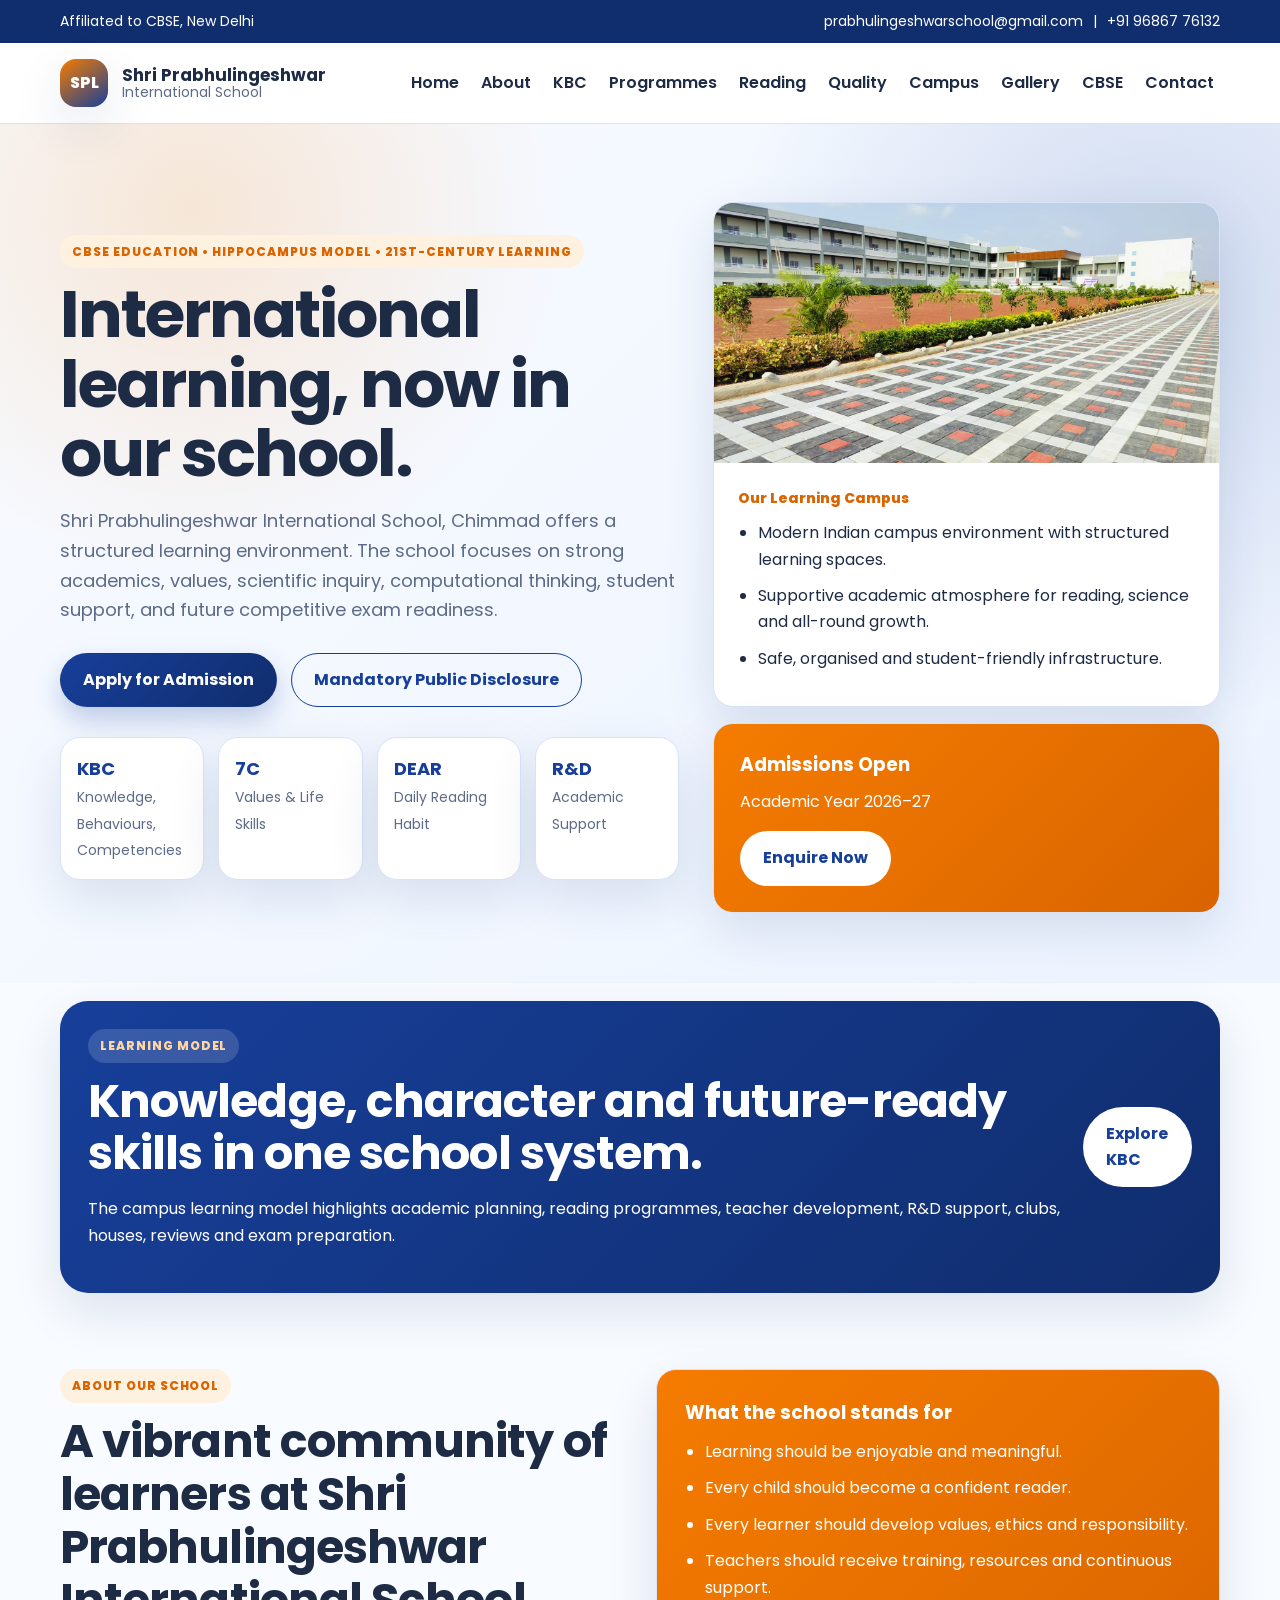
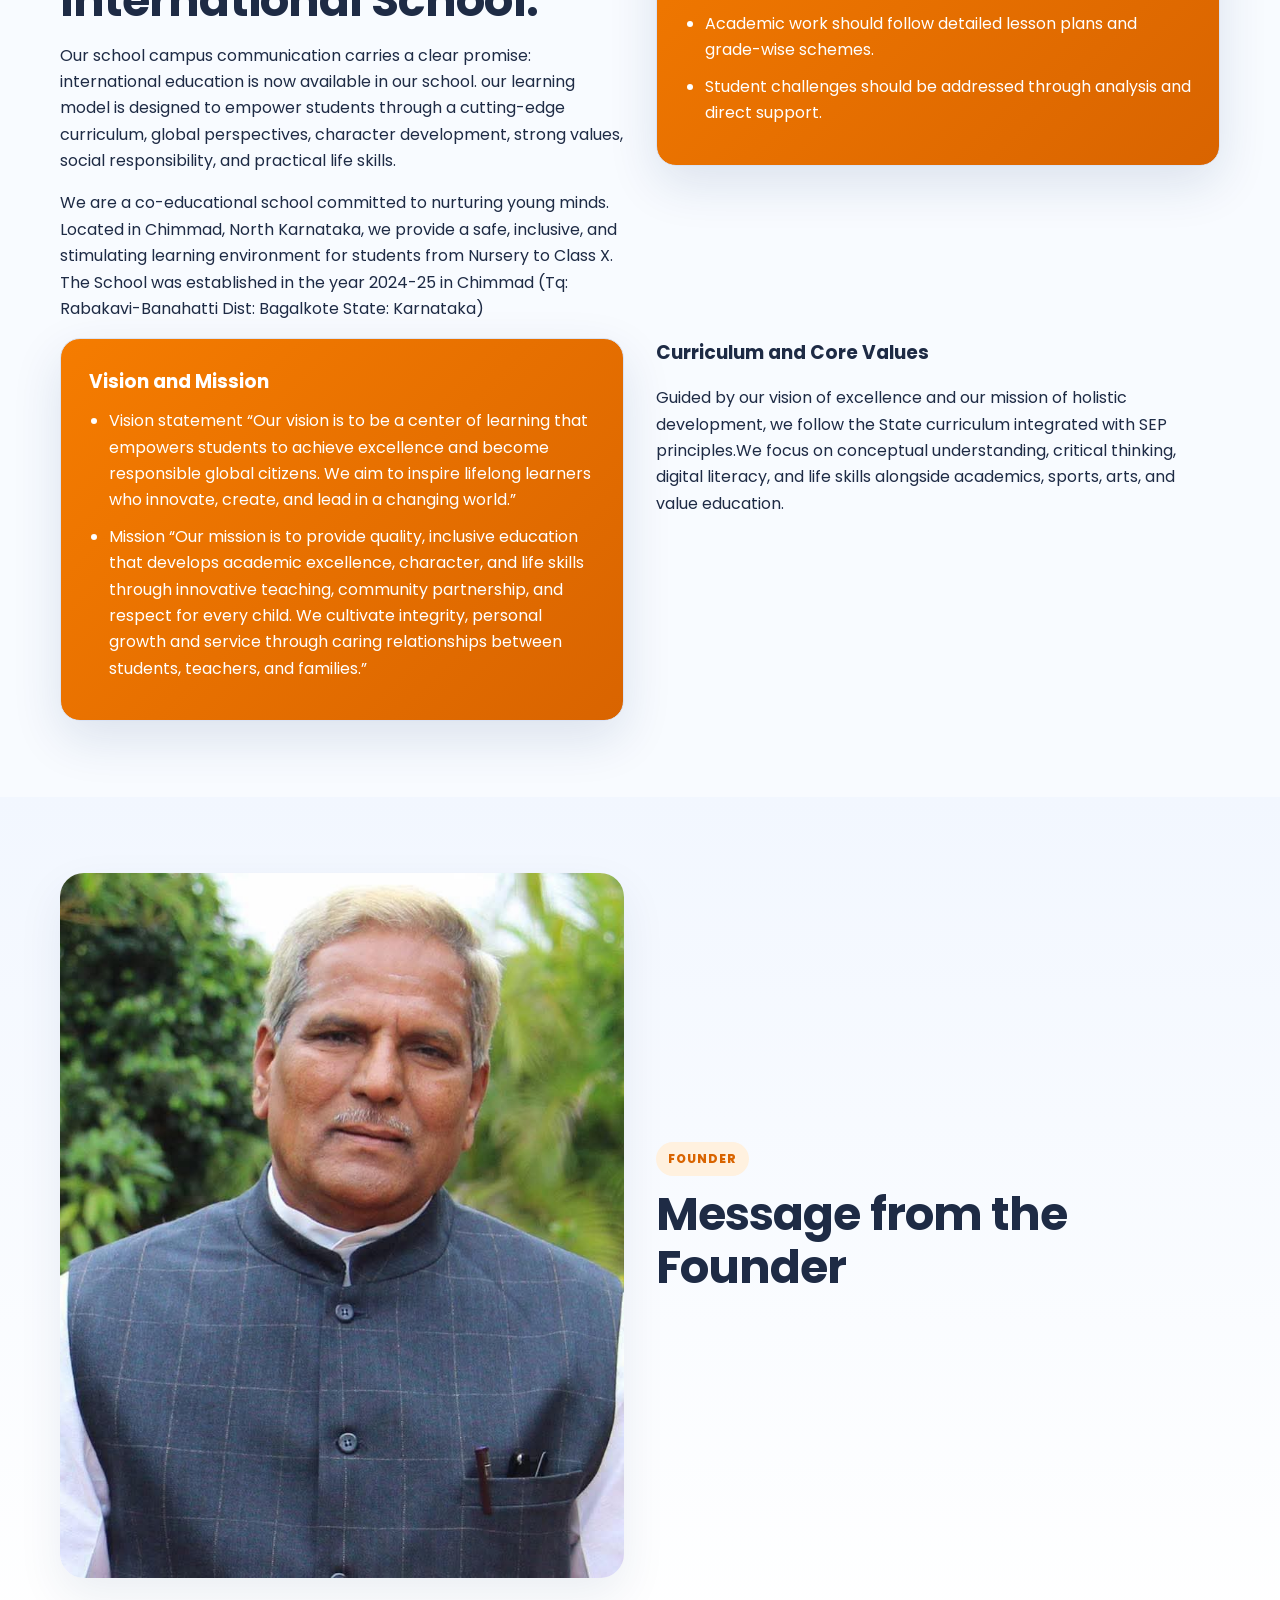
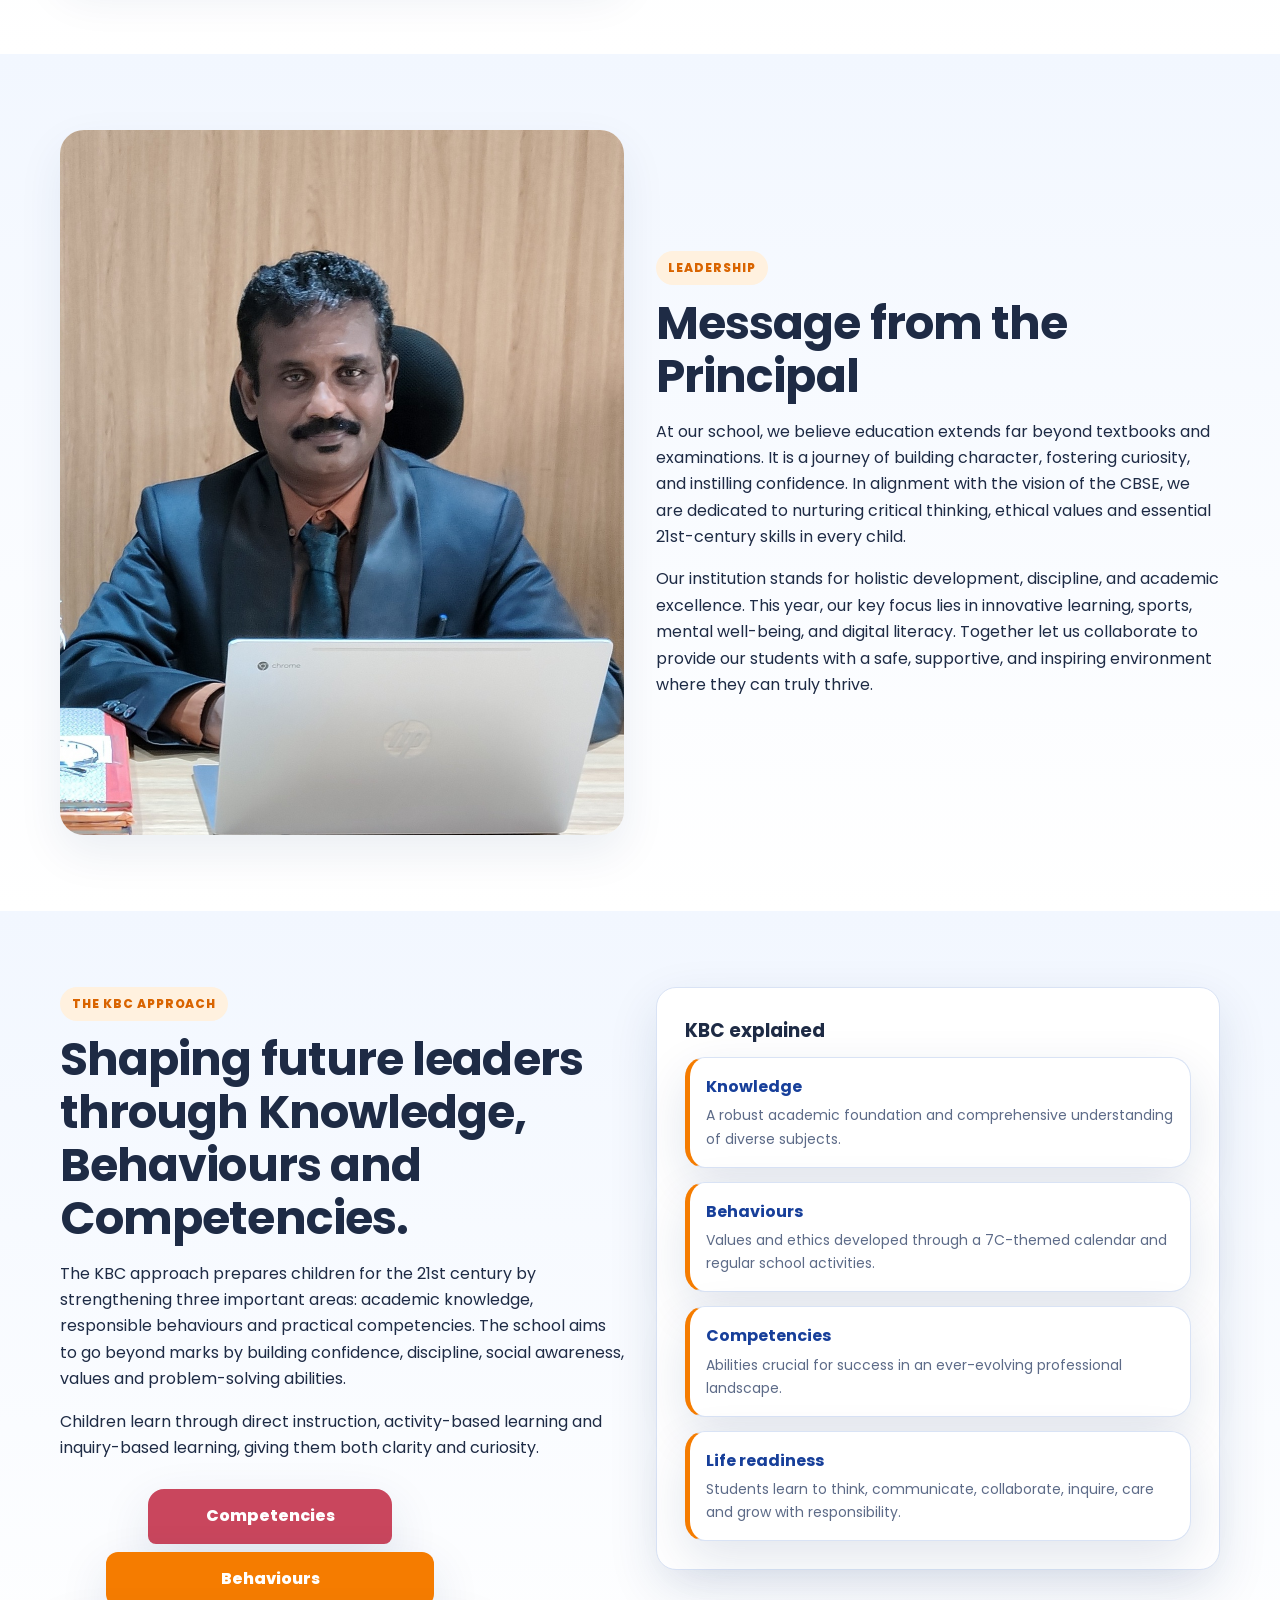
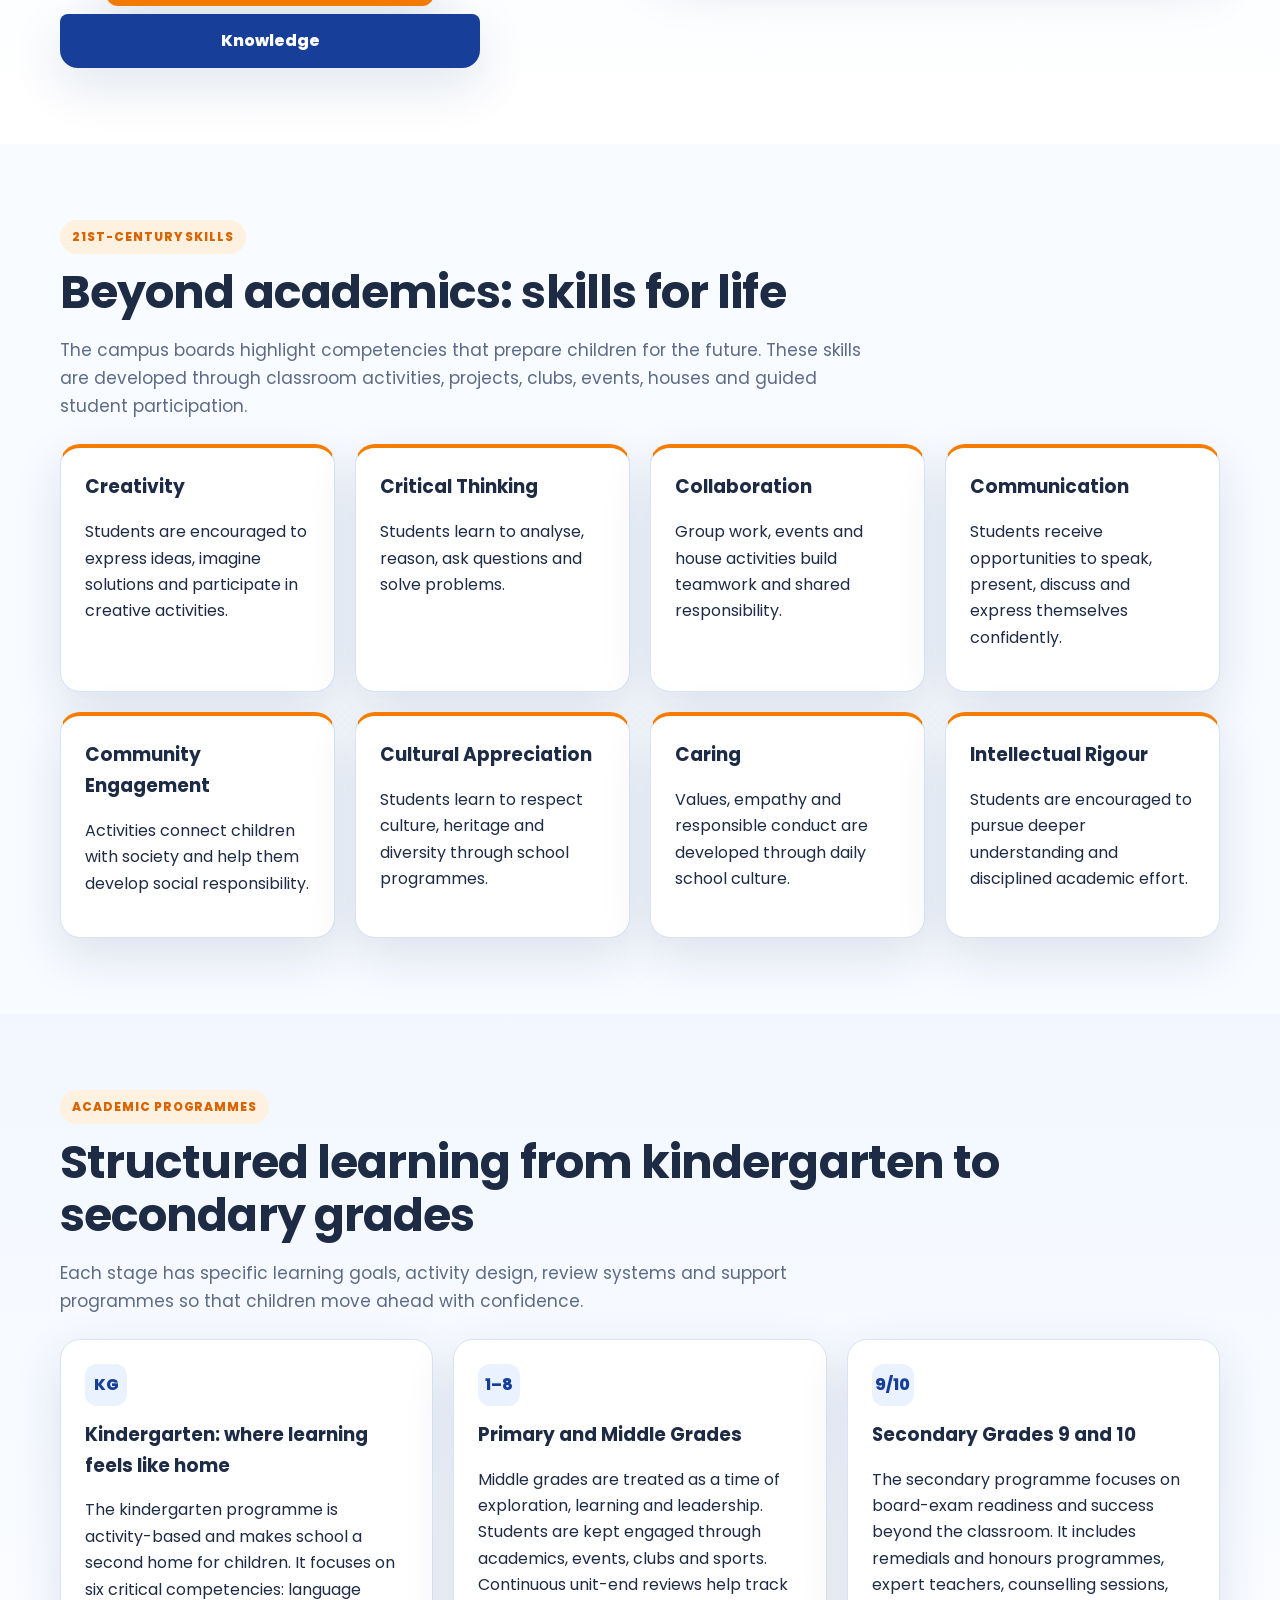
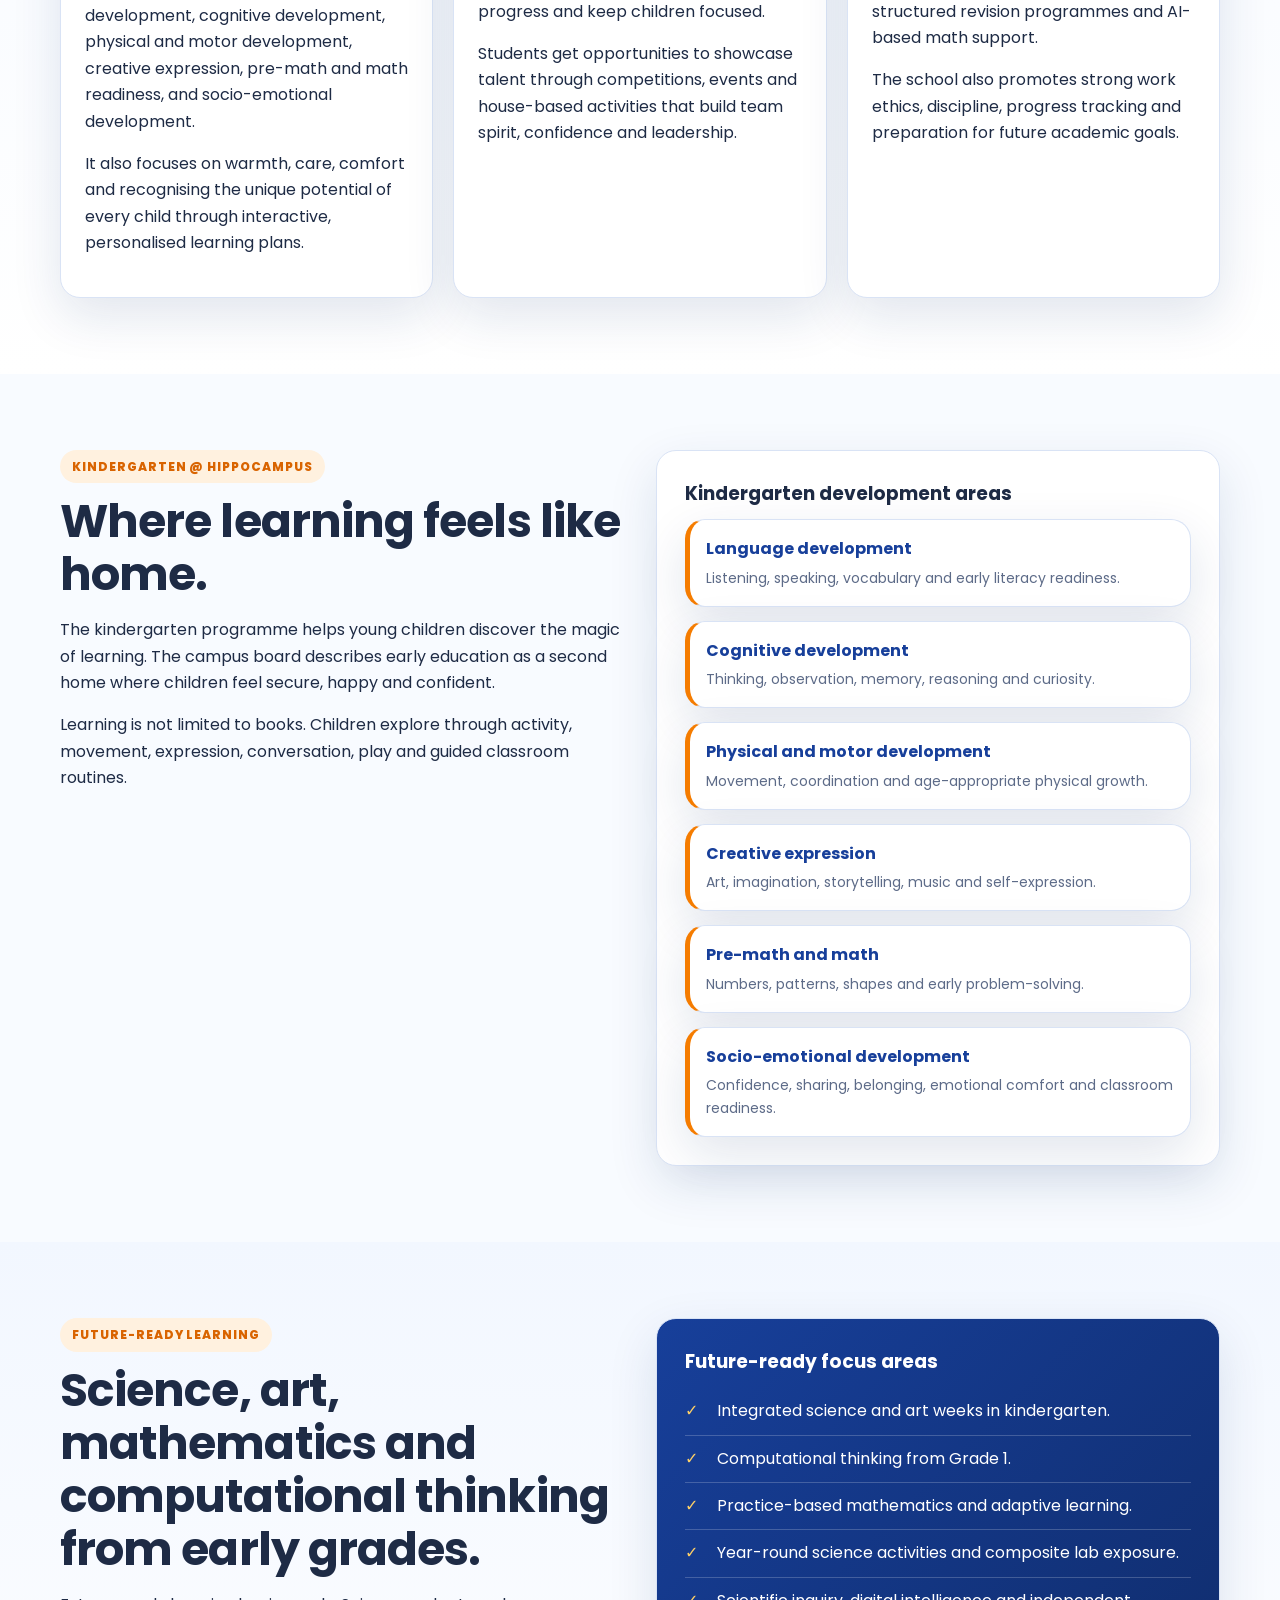
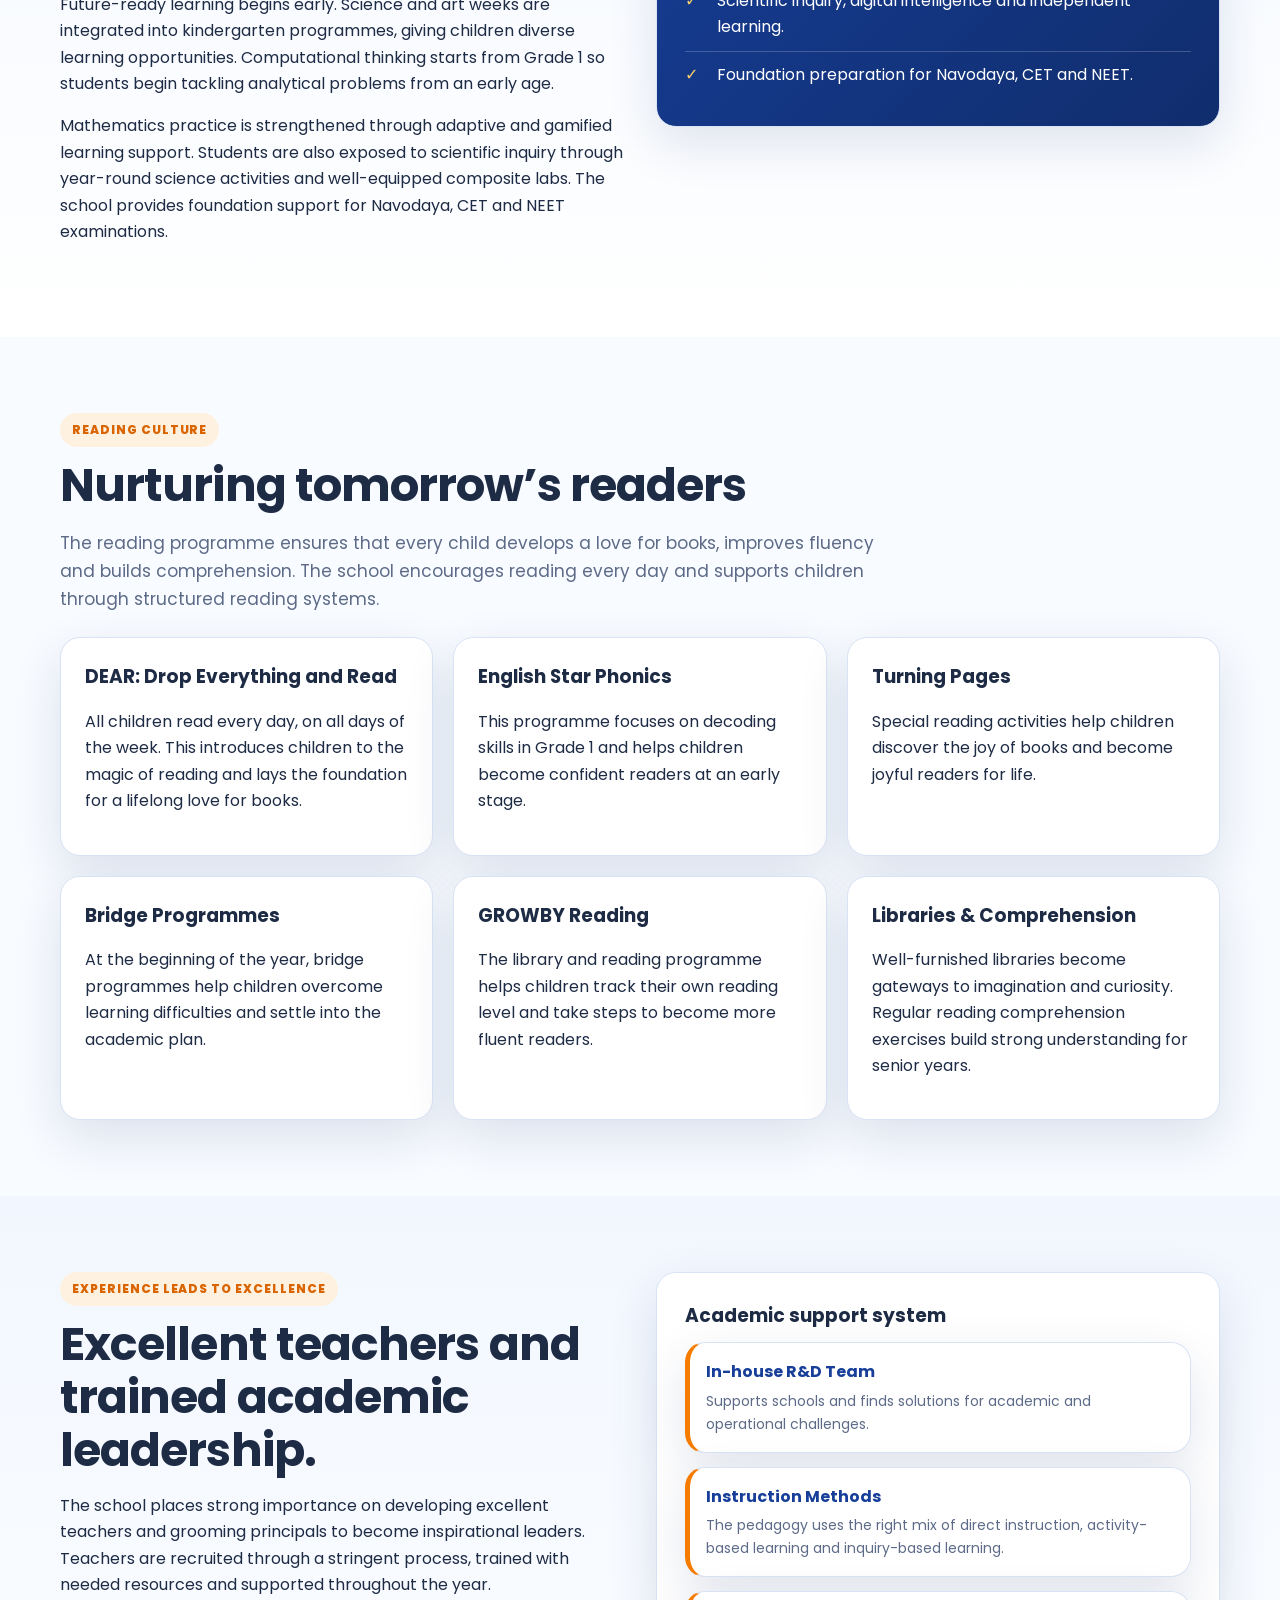
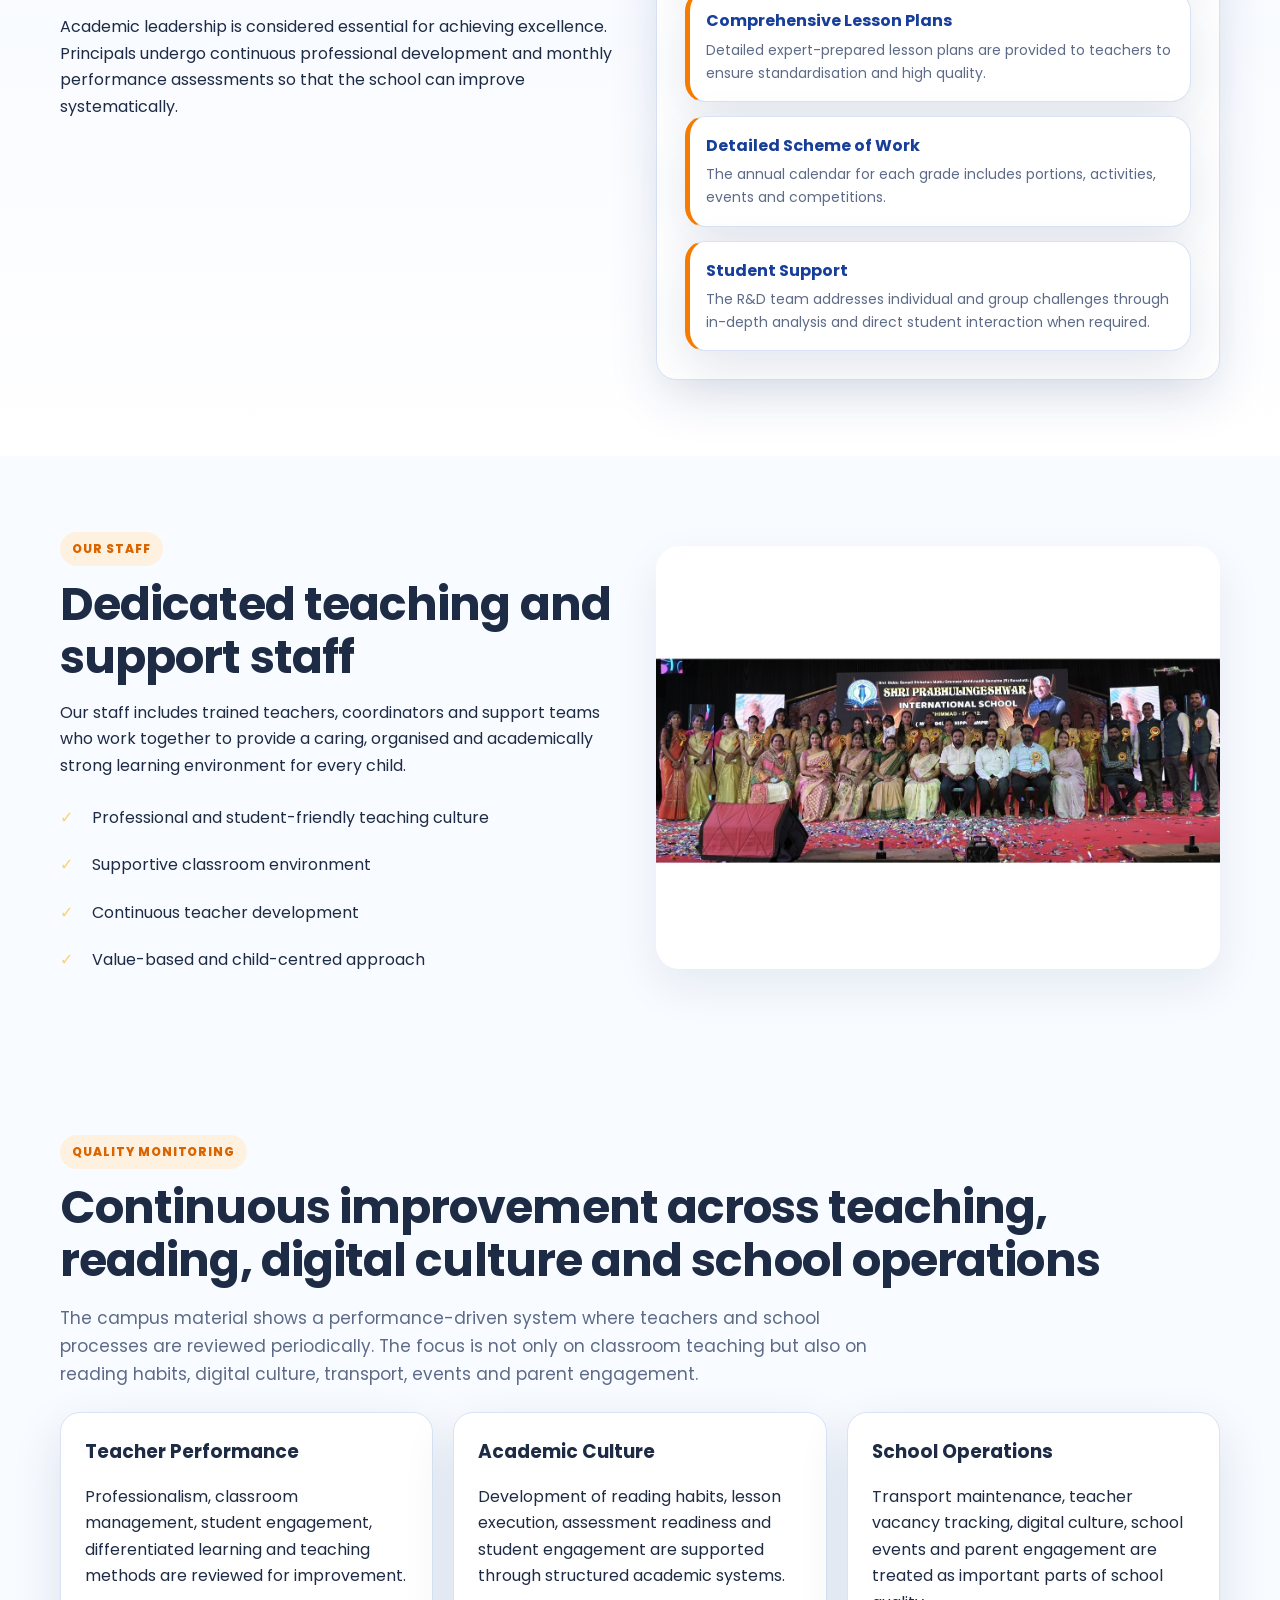
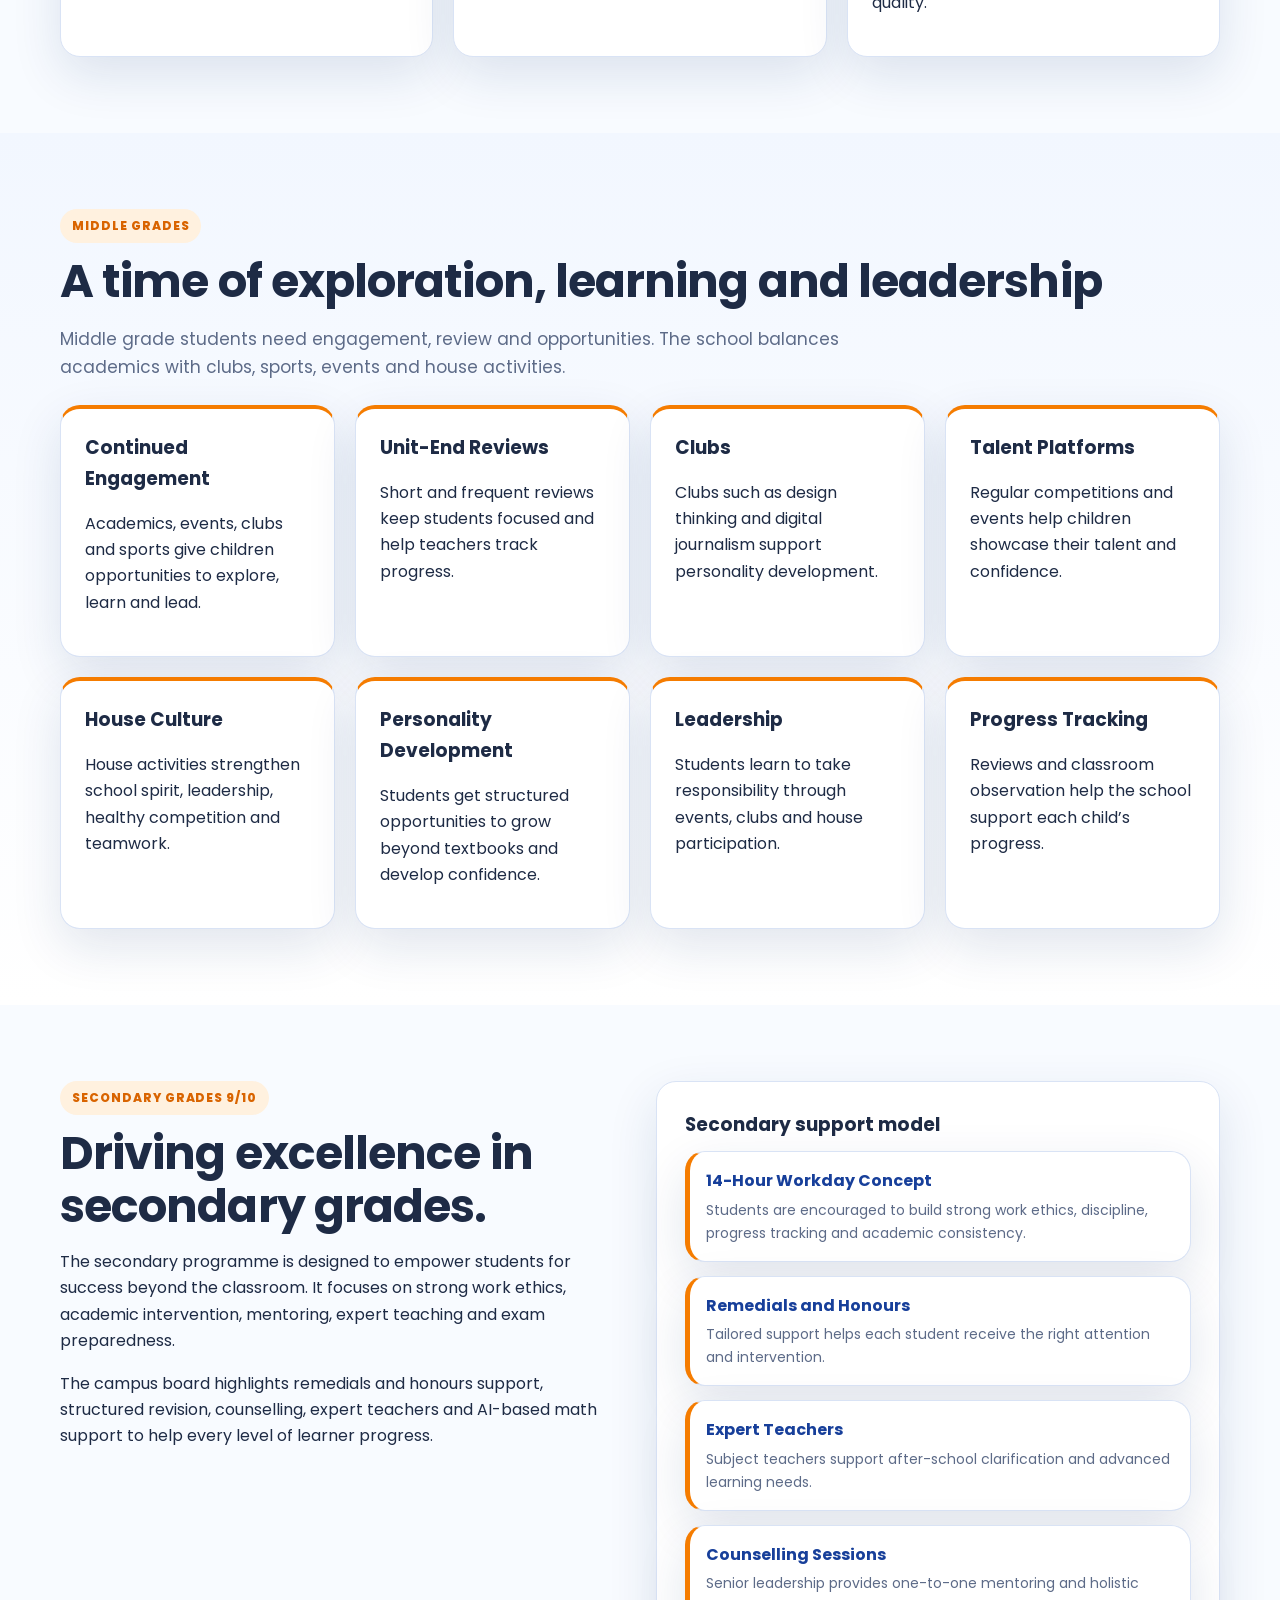
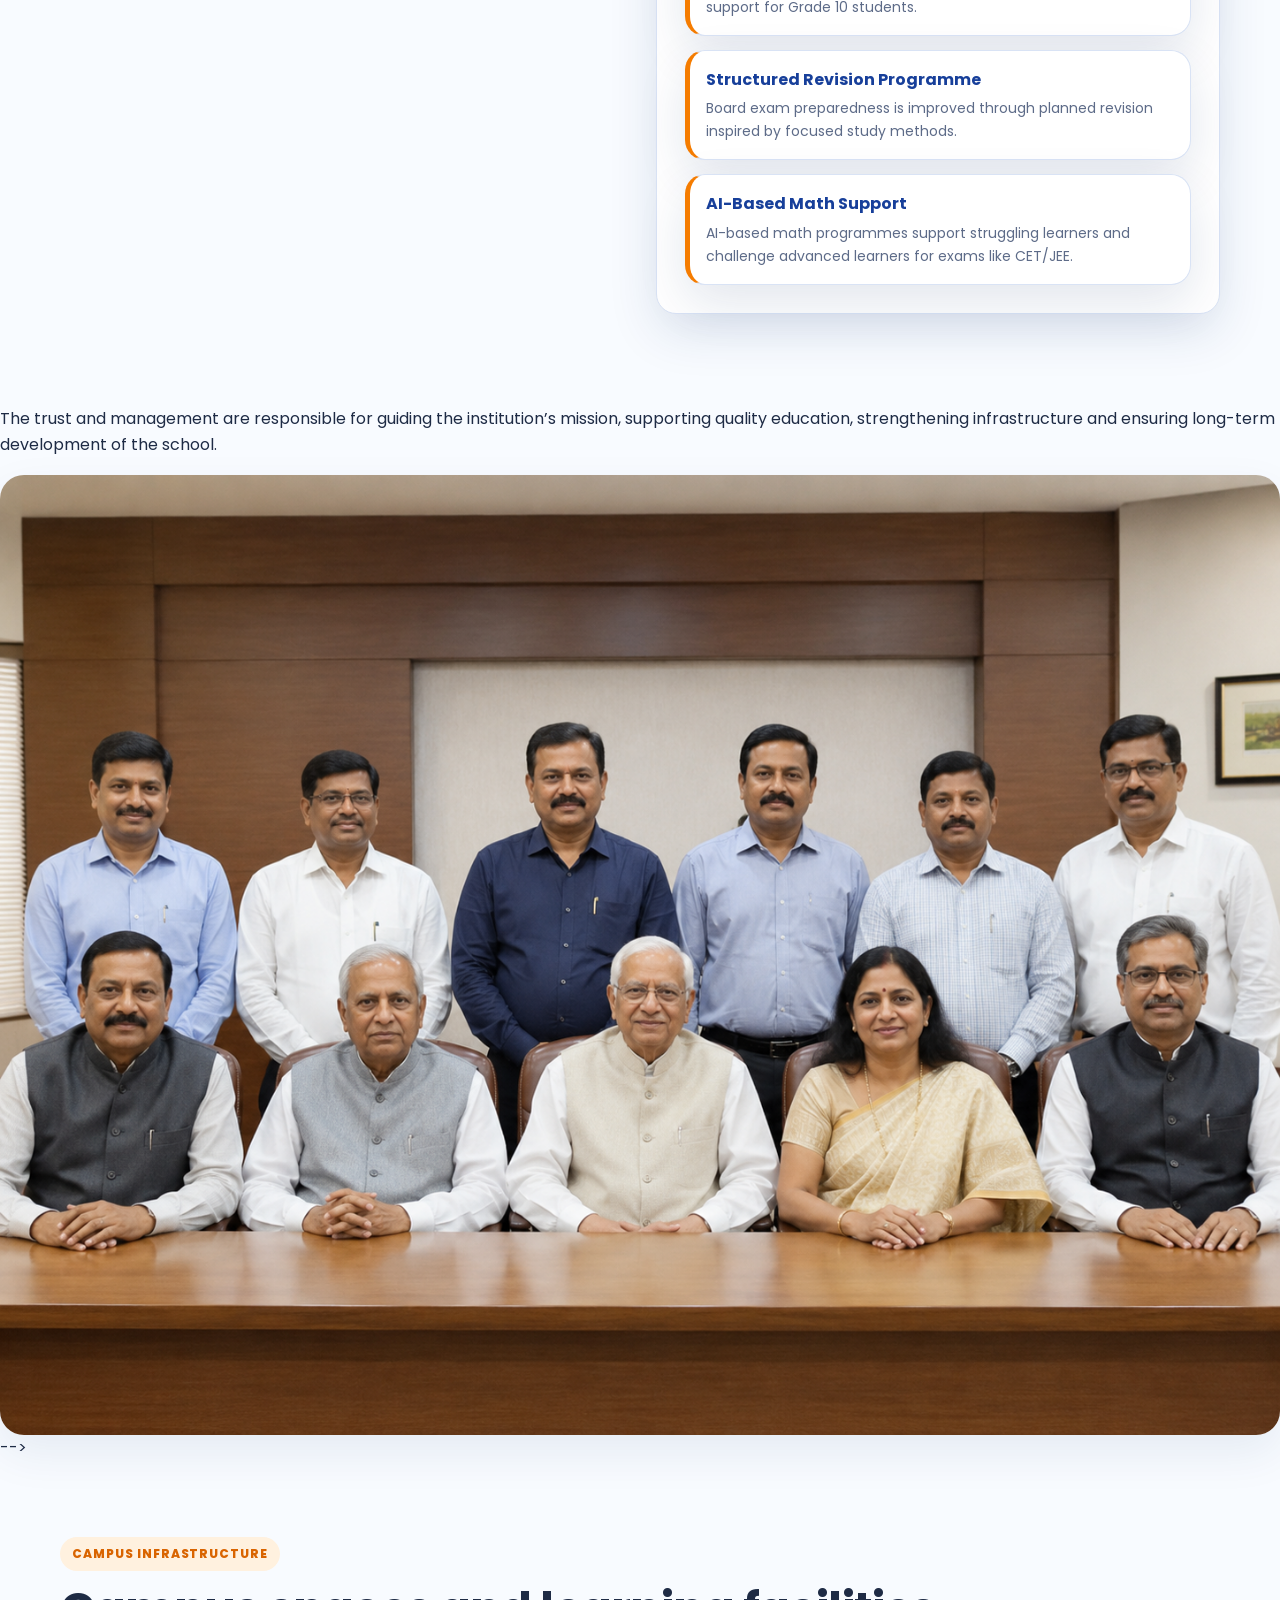
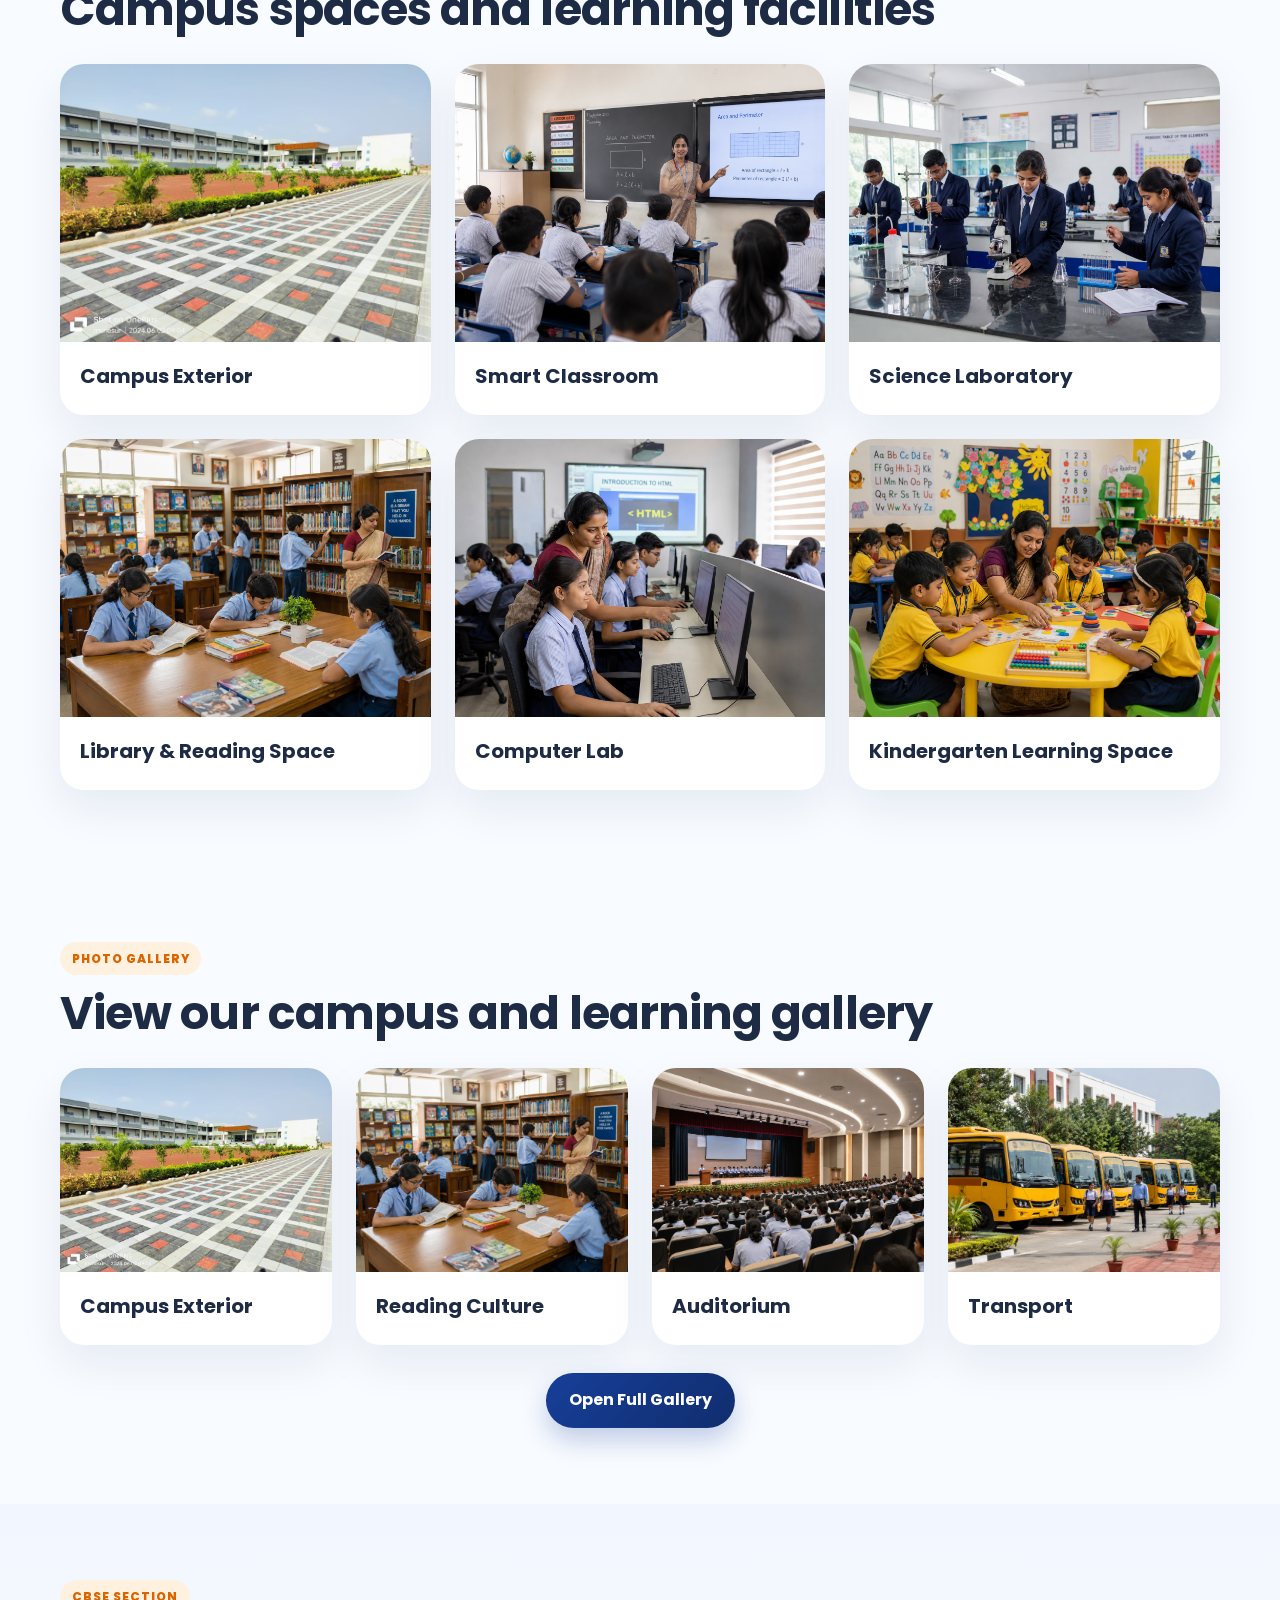
==== index.html @ 55e65f4a "remove trust and management section" ====
<!doctype html>
<html lang="en">
<head>
  <meta charset="utf-8" />
  <meta name="viewport" content="width=device-width, initial-scale=1" />
  <title>Shri Prabhulingeshwar International School</title>
  <meta name="description" content="Official website of Shri Prabhulingeshwar International School, Chimmad with CBSE disclosure, KBC learning approach, Hippocampus programmes, reading culture, R&D support and detailed school information." />
  <link rel="stylesheet" href="styles.css" />
  <link rel="preconnect" href="https://fonts.googleapis.com">
  <link rel="preconnect" href="https://fonts.gstatic.com" crossorigin>
  <link href="https://fonts.googleapis.com/css2?family=Poppins:wght@400;500;600;700;800&display=swap" rel="stylesheet">
</head>
<body>
  <a class="skip-link" href="#main">Skip to main content</a>

  <header class="top-strip">
    <div class="container top-strip-inner">
      <div>Affiliated to CBSE, New Delhi</div>
      <div class="contact-quick">
        <a href="mailto:prabhulingeshwarschool@gmail.com">prabhulingeshwarschool@gmail.com</a>
        <span>|</span>
        <a href="tel:+919999999999">+91 96867 76132</a>
      </div>
    </div>
  </header>

  <nav class="navbar" aria-label="Primary navigation">
    <div class="container nav-wrap">
      <a class="brand" href="#home">
        <div class="brand-badge">SPL</div>
        <div class="brand-text">
          <strong>Shri Prabhulingeshwar</strong>
          <small>International School</small>
        </div>
      </a>

      <button class="menu-toggle" aria-expanded="false" aria-controls="main-menu">☰</button>

      <ul id="main-menu" class="menu">
        <li><a href="#home">Home</a></li>
        <li><a href="#about-school">About</a></li>
        <li><a href="#kbc">KBC</a></li>
        <li><a href="#programmes">Programmes</a></li>
        <li><a href="#reading">Reading</a></li>
        <li><a href="#quality">Quality</a></li>
        <li><a href="#campus-infra">Campus</a></li>
        <li><a href="gallery.html">Gallery</a></li>
        <li><a href="#disclosure">CBSE</a></li>
        <li><a href="#contact">Contact</a></li>
      </ul>
    </div>
  </nav>

  <main id="main">
    <section id="home" class="hero">
      <div class="container hero-grid">
        <div class="hero-copy">
          <p class="tag">CBSE Education • Hippocampus Model • 21st-Century Learning</p>
          <h1>International learning, now in our school.</h1>
          <p class="hero-lead">
            Shri Prabhulingeshwar International School, Chimmad offers a
            structured learning environment. The school focuses on strong
            academics, values, scientific inquiry, computational thinking, student
            support, and future competitive exam readiness.</p>
          <div class="hero-actions">
            <a class="btn btn-primary" href="#admissions">Apply for Admission</a>
            <a class="btn btn-outline" href="#disclosure">Mandatory Public Disclosure</a>
          </div>
          <div class="quick-highlights">
            <div><strong>KBC</strong><span>Knowledge, Behaviours, Competencies</span></div>
            <div><strong>7C</strong><span>Values & Life Skills</span></div>
            <div><strong>DEAR</strong><span>Daily Reading Habit</span></div>
            <div><strong>R&D</strong><span>Academic Support</span></div>
          </div>
        </div>

        
<div class="hero-panel">
          <div class="panel-card panel-main panel-photo-card">
            <img src="assets/school main building.jpg" alt="Dummy campus infrastructure photo for Shri Prabhulingeshwar International School" class="hero-campus-photo">
            <div class="photo-card-content">
              <span class="panel-title">Our Learning Campus</span>
              <ul>
                <li>Modern Indian campus environment with structured learning spaces.</li>
                <li>Supportive academic atmosphere for reading, science and all-round growth.</li>
                <li>Safe, organised and student-friendly infrastructure.</li>
                <!-- <li>Dummy representative photo for website presentation.</li> -->
              </ul>
            </div>
          </div>
          <div class="panel-card panel-side">
            <h3>Admissions Open</h3>
            <p>Academic Year 2026–27</p>
            <a class="btn btn-light" href="#contact">Enquire Now</a>
          </div>
        </div>
      </div>
    </section>

    <section class="announcement">
      <div class="container announcement-inner">
        <div>
          <p class="section-label">Learning Model</p>
          <h2>Knowledge, character and future-ready skills in one school system.</h2>
          <p>The campus learning model highlights academic planning, reading programmes, teacher development, R&D support, clubs, houses, reviews and exam preparation.</p>
        </div>
        <a class="btn btn-white" href="#kbc">Explore KBC</a>
      </div>
    </section>

    <section id="about-school" class="section">
      <div class="container split-layout">
        <div>
          <p class="section-label">About Our School</p>
          <h2>A vibrant community of learners at Shri Prabhulingeshwar International School.</h2>
          <p>Our school campus communication carries a clear promise: international education is
            now available in our school. our learning model is designed to empower students
            through a cutting-edge curriculum, global perspectives, character development, strong
            values, social responsibility, and practical life skills.</p>
            <p>We are a co-educational school committed to nurturing young minds. Located in
            Chimmad, North Karnataka, we provide a safe, inclusive, and stimulating learning
            environment for students from Nursery to Class X. The School was established in
            the year 2024-25 in Chimmad (Tq: Rabakavi-Banahatti Dist: Bagalkote State:
            Karnataka)</p>
        </div>
        <div class="feature-box orange-box">
          <h3>What the school stands for</h3>
          <ul class="orange-list">
            <li>Learning should be enjoyable and meaningful.</li>
            <li>Every child should become a confident reader.</li>
            <li>Every learner should develop values, ethics and responsibility.</li>
            <li>Teachers should receive training, resources and continuous support.</li>
            <li>Academic work should follow detailed lesson plans and grade-wise schemes.</li>
            <li>Student challenges should be addressed through analysis and direct support.</li>
          </ul>
        </div>
      </div>
    <!-- </section>
    <section id="curriculum" class="section"> -->
      <div class="container split-layout">
        <div class="feature-box orange-box">
          <h3>Vision and Mission</h3>
          <ul class="orange-list">
            <li>Vision statement
              “Our vision is to be a center of learning that empowers students to achieve excellence and
              become responsible global citizens. We aim to inspire lifelong learners who innovate, create,
              and lead in a changing world.”</li>
            <li>Mission
              “Our mission is to provide quality, inclusive education that develops academic excellence,
              character, and life skills through innovative teaching, community partnership, and respect for
              every child. We cultivate integrity, personal growth and service through caring relationships
              between students, teachers, and families.”</li>
          </ul>
        </div>
        <div>
          <h3>Curriculum and Core Values</h3>
          <p>
            Guided by our vision of excellence and our mission of holistic development,
            we follow the State curriculum integrated with SEP principles.We focus on
            conceptual understanding, critical thinking, digital literacy, and life skills alongside
            academics, sports, arts, and value education.</p>
        </div>
      </div>
    </section>

        <section id="leadership_founder" class="section section-soft">
      <div class="container split-layout leadership-layout">
        <div class="image-card">
          <img src="assets/Shri Siddu K Savadi founder.jpg" alt="Founder portrait" class="section-photo portrait-photo">
        </div>
        <div>
          <p class="section-label">Founder</p>
          <h2>Message from the Founder</h2>
          <p>
          </p>
          <p></p>
          <!-- <div class="feature-box compact-box">
            <h3>Suggested use</h3>
            <p>Replace this dummy image and text with the actual Founder’s photograph, designation, qualifications and official message before final publication.</p>
          </div> -->
        </div>
      </div>
    </section>

    <section id="leadership" class="section section-soft">
      <div class="container split-layout leadership-layout">
        <div class="image-card">
          <img src="assets/principal.jpg" alt="Principal portrait" class="section-photo portrait-photo">
        </div>
        <div>
          <p class="section-label">Leadership</p>
          <h2>Message from the Principal</h2>
          <p>At our school, we believe education extends far beyond textbooks
            and examinations. It is a journey of building character, fostering
            curiosity, and instilling confidence. In alignment with the vision of
            the CBSE, we are dedicated to nurturing critical thinking, ethical
            values and essential 21st-century skills in every child.
          </p>
          <p>Our institution stands for holistic development, discipline, and
            academic excellence. This year, our key focus lies in innovative
            learning, sports, mental well-being, and digital literacy. Together let
            us collaborate to provide our students with a safe, supportive, and
            inspiring environment where they can truly thrive.</p>
          <!-- <div class="feature-box compact-box">
            <h3>Suggested use</h3>
            <p>Replace this dummy image and text with the actual Principal’s photograph, designation, qualifications and official message before final publication.</p>
          </div> -->
        </div>
      </div>
    </section>

    <section id="kbc" class="section section-soft">
      <div class="container split-layout">
        <div>
          <p class="section-label">The KBC Approach</p>
          <h2>Shaping future leaders through Knowledge, Behaviours and Competencies.</h2>
          <p>The KBC approach prepares children for the 21st century by strengthening three important areas: academic knowledge, responsible behaviours and practical competencies. The school aims to go beyond marks by building confidence, discipline, social awareness, values and problem-solving abilities.</p>
          <p>Children learn through direct instruction, activity-based learning and inquiry-based learning, giving them both clarity and curiosity.</p>
          <div class="kbc-pyramid" aria-label="Knowledge Behaviours Competencies">
            <div class="kbc-layer layer-1">Competencies</div>
            <div class="kbc-layer layer-2">Behaviours</div>
            <div class="kbc-layer layer-3">Knowledge</div>
          </div>
        </div>
        <div class="feature-box">
          <h3>KBC explained</h3>
          <div class="feature-list one-col">
            <div class="feature-item"><strong>Knowledge</strong><span>A robust academic foundation and comprehensive understanding of diverse subjects.</span></div>
            <div class="feature-item"><strong>Behaviours</strong><span>Values and ethics developed through a 7C-themed calendar and regular school activities.</span></div>
            <div class="feature-item"><strong>Competencies</strong><span>Abilities crucial for success in an ever-evolving professional landscape.</span></div>
            <div class="feature-item"><strong>Life readiness</strong><span>Students learn to think, communicate, collaborate, inquire, care and grow with responsibility.</span></div>
          </div>
        </div>
      </div>
    </section>

    <section id="competencies" class="section">
      <div class="container">
        <p class="section-label">21st-Century Skills</p>
        <h2>Beyond academics: skills for life</h2>
        <p class="section-intro">The campus boards highlight competencies that prepare children for the future. These skills are developed through classroom activities, projects, clubs, events, houses and guided student participation.</p>
        <div class="card-grid four">
          <article class="facility-card"><h3>Creativity</h3><p>Students are encouraged to express ideas, imagine solutions and participate in creative activities.</p></article>
          <article class="facility-card"><h3>Critical Thinking</h3><p>Students learn to analyse, reason, ask questions and solve problems.</p></article>
          <article class="facility-card"><h3>Collaboration</h3><p>Group work, events and house activities build teamwork and shared responsibility.</p></article>
          <article class="facility-card"><h3>Communication</h3><p>Students receive opportunities to speak, present, discuss and express themselves confidently.</p></article>
          <article class="facility-card"><h3>Community Engagement</h3><p>Activities connect children with society and help them develop social responsibility.</p></article>
          <article class="facility-card"><h3>Cultural Appreciation</h3><p>Students learn to respect culture, heritage and diversity through school programmes.</p></article>
          <article class="facility-card"><h3>Caring</h3><p>Values, empathy and responsible conduct are developed through daily school culture.</p></article>
          <article class="facility-card"><h3>Intellectual Rigour</h3><p>Students are encouraged to pursue deeper understanding and disciplined academic effort.</p></article>
        </div>
      </div>
    </section>

    <section id="programmes" class="section section-soft">
      <div class="container">
        <p class="section-label">Academic Programmes</p>
        <h2>Structured learning from kindergarten to secondary grades</h2>
        <p class="section-intro">Each stage has specific learning goals, activity design, review systems and support programmes so that children move ahead with confidence.</p>
        <div class="card-grid three">
          <article class="info-card">
            <span class="card-number">KG</span>
            <h3>Kindergarten: where learning feels like home</h3>
            <p>The kindergarten programme is activity-based and makes school a second home for children. It focuses on six critical competencies: language development, cognitive development, physical and motor development, creative expression, pre-math and math readiness, and socio-emotional development.</p>
            <p>It also focuses on warmth, care, comfort and recognising the unique potential of every child through interactive, personalised learning plans.</p>
          </article>
          <article class="info-card">
            <span class="card-number">1–8</span>
            <h3>Primary and Middle Grades</h3>
            <p>Middle grades are treated as a time of exploration, learning and leadership. Students are kept engaged through academics, events, clubs and sports. Continuous unit-end reviews help track progress and keep children focused.</p>
            <p>Students get opportunities to showcase talent through competitions, events and house-based activities that build team spirit, confidence and leadership.</p>
          </article>
          <article class="info-card">
            <span class="card-number">9/10</span>
            <h3>Secondary Grades 9 and 10</h3>
            <p>The secondary programme focuses on board-exam readiness and success beyond the classroom. It includes remedials and honours programmes, expert teachers, counselling sessions, structured revision programmes and AI-based math support.</p>
            <p>The school also promotes strong work ethics, discipline, progress tracking and preparation for future academic goals.</p>
          </article>
        </div>
      </div>
    </section>

    <section id="kindergarten" class="section">
      <div class="container split-layout">
        <div>
          <p class="section-label">Kindergarten @ Hippocampus</p>
          <h2>Where learning feels like home.</h2>
          <p>The kindergarten programme helps young children discover the magic of learning. The campus board describes early education as a second home where children feel secure, happy and confident.</p>
          <p>Learning is not limited to books. Children explore through activity, movement, expression, conversation, play and guided classroom routines.</p>
        </div>
        <div class="feature-box">
          <h3>Kindergarten development areas</h3>
          <div class="feature-list one-col">
            <div class="feature-item"><strong>Language development</strong><span>Listening, speaking, vocabulary and early literacy readiness.</span></div>
            <div class="feature-item"><strong>Cognitive development</strong><span>Thinking, observation, memory, reasoning and curiosity.</span></div>
            <div class="feature-item"><strong>Physical and motor development</strong><span>Movement, coordination and age-appropriate physical growth.</span></div>
            <div class="feature-item"><strong>Creative expression</strong><span>Art, imagination, storytelling, music and self-expression.</span></div>
            <div class="feature-item"><strong>Pre-math and math</strong><span>Numbers, patterns, shapes and early problem-solving.</span></div>
            <div class="feature-item"><strong>Socio-emotional development</strong><span>Confidence, sharing, belonging, emotional comfort and classroom readiness.</span></div>
          </div>
        </div>
      </div>
    </section>

    <section id="future-ready" class="section section-soft">
      <div class="container split-layout">
        <div>
          <p class="section-label">Future-Ready Learning</p>
          <h2>Science, art, mathematics and computational thinking from early grades.</h2>
          <p>Future-ready learning begins early. Science and art weeks are integrated into kindergarten programmes, giving children diverse learning opportunities. Computational thinking starts from Grade 1 so students begin tackling analytical problems from an early age.</p>
          <p>Mathematics practice is strengthened through adaptive and gamified learning support. Students are also exposed to scientific inquiry through year-round science activities and well-equipped composite labs. The school provides foundation support for Navodaya, CET and NEET examinations.</p>
        </div>
        <div class="feature-box blue-box">
          <h3>Future-ready focus areas</h3>
          <ul class="check-list">
            <li>Integrated science and art weeks in kindergarten.</li>
            <li>Computational thinking from Grade 1.</li>
            <li>Practice-based mathematics and adaptive learning.</li>
            <li>Year-round science activities and composite lab exposure.</li>
            <li>Scientific inquiry, digital intelligence and independent learning.</li>
            <li>Foundation preparation for Navodaya, CET and NEET.</li>
          </ul>
        </div>
      </div>
    </section>

    <section id="reading" class="section">
      <div class="container">
        <p class="section-label">Reading Culture</p>
        <h2>Nurturing tomorrow’s readers</h2>
        <p class="section-intro">The reading programme ensures that every child develops a love for books, improves fluency and builds comprehension. The school encourages reading every day and supports children through structured reading systems.</p>
        <div class="card-grid three">
          <article class="info-card"><h3>DEAR: Drop Everything and Read</h3><p>All children read every day, on all days of the week. This introduces children to the magic of reading and lays the foundation for a lifelong love for books.</p></article>
          <article class="info-card"><h3>English Star Phonics</h3><p>This programme focuses on decoding skills in Grade 1 and helps children become confident readers at an early stage.</p></article>
          <article class="info-card"><h3>Turning Pages</h3><p>Special reading activities help children discover the joy of books and become joyful readers for life.</p></article>
          <article class="info-card"><h3>Bridge Programmes</h3><p>At the beginning of the year, bridge programmes help children overcome learning difficulties and settle into the academic plan.</p></article>
          <article class="info-card"><h3>GROWBY Reading</h3><p>The library and reading programme helps children track their own reading level and take steps to become more fluent readers.</p></article>
          <article class="info-card"><h3>Libraries & Comprehension</h3><p>Well-furnished libraries become gateways to imagination and curiosity. Regular reading comprehension exercises build strong understanding for senior years.</p></article>
        </div>
      </div>
    </section>

    <section id="teachers" class="section section-soft">
      <div class="container split-layout">
        <div>
          <p class="section-label">Experience Leads to Excellence</p>
          <h2>Excellent teachers and trained academic leadership.</h2>
          <p>The school places strong importance on developing excellent teachers and grooming principals to become inspirational leaders. Teachers are recruited through a stringent process, trained with needed resources and supported throughout the year.</p>
          <p>Academic leadership is considered essential for achieving excellence. Principals undergo continuous professional development and monthly performance assessments so that the school can improve systematically.</p>
        </div>
        <div class="feature-box">
          <h3>Academic support system</h3>
          <div class="feature-list one-col">
            <div class="feature-item"><strong>In-house R&D Team</strong><span>Supports schools and finds solutions for academic and operational challenges.</span></div>
            <div class="feature-item"><strong>Instruction Methods</strong><span>The pedagogy uses the right mix of direct instruction, activity-based learning and inquiry-based learning.</span></div>
            <div class="feature-item"><strong>Comprehensive Lesson Plans</strong><span>Detailed expert-prepared lesson plans are provided to teachers to ensure standardisation and high quality.</span></div>
            <div class="feature-item"><strong>Detailed Scheme of Work</strong><span>The annual calendar for each grade includes portions, activities, events and competitions.</span></div>
            <div class="feature-item"><strong>Student Support</strong><span>The R&D team addresses individual and group challenges through in-depth analysis and direct student interaction when required.</span></div>
          </div>
        </div>
      </div>
    </section>


    <section id="staff" class="section">
      <div class="container split-layout staff-layout">
        <div>
          <p class="section-label">Our Staff</p>
          <h2>Dedicated teaching and support staff</h2>
          <!-- <p>This section uses a <strong>dummy Indian staff group photograph</strong> to visually represent the school’s team. It can later be replaced with official school staff photos.</p> -->
          <p>Our staff includes trained teachers, coordinators and support teams who work together to provide a caring, organised and academically strong learning environment for every child.</p>
          <ul class="check-list">
            <li>Professional and student-friendly teaching culture</li>
            <li>Supportive classroom environment</li>
            <li>Continuous teacher development</li>
            <li>Value-based and child-centred approach</li>
          </ul>
        </div>
        <div class="image-card">
          <img src="assets/Society member and teaching Faculty.jpg" alt="Dummy school staff group photo" class="section-photo wide-photo">
        </div>
      </div>
    </section>

    <section id="quality" class="section">
      <div class="container">
        <p class="section-label">Quality Monitoring</p>
        <h2>Continuous improvement across teaching, reading, digital culture and school operations</h2>
        <p class="section-intro">The campus material shows a performance-driven system where teachers and school processes are reviewed periodically. The focus is not only on classroom teaching but also on reading habits, digital culture, transport, events and parent engagement.</p>
        <div class="card-grid three">
          <article class="info-card"><h3>Teacher Performance</h3><p>Professionalism, classroom management, student engagement, differentiated learning and teaching methods are reviewed for improvement.</p></article>
          <article class="info-card"><h3>Academic Culture</h3><p>Development of reading habits, lesson execution, assessment readiness and student engagement are supported through structured academic systems.</p></article>
          <article class="info-card"><h3>School Operations</h3><p>Transport maintenance, teacher vacancy tracking, digital culture, school events and parent engagement are treated as important parts of school quality.</p></article>
        </div>
      </div>
    </section>

    <section id="middle-grades" class="section section-soft">
      <div class="container">
        <p class="section-label">Middle Grades</p>
        <h2>A time of exploration, learning and leadership</h2>
        <p class="section-intro">Middle grade students need engagement, review and opportunities. The school balances academics with clubs, sports, events and house activities.</p>
        <div class="card-grid four">
          <article class="facility-card"><h3>Continued Engagement</h3><p>Academics, events, clubs and sports give children opportunities to explore, learn and lead.</p></article>
          <article class="facility-card"><h3>Unit-End Reviews</h3><p>Short and frequent reviews keep students focused and help teachers track progress.</p></article>
          <article class="facility-card"><h3>Clubs</h3><p>Clubs such as design thinking and digital journalism support personality development.</p></article>
          <article class="facility-card"><h3>Talent Platforms</h3><p>Regular competitions and events help children showcase their talent and confidence.</p></article>
          <article class="facility-card"><h3>House Culture</h3><p>House activities strengthen school spirit, leadership, healthy competition and teamwork.</p></article>
          <article class="facility-card"><h3>Personality Development</h3><p>Students get structured opportunities to grow beyond textbooks and develop confidence.</p></article>
          <article class="facility-card"><h3>Leadership</h3><p>Students learn to take responsibility through events, clubs and house participation.</p></article>
          <article class="facility-card"><h3>Progress Tracking</h3><p>Reviews and classroom observation help the school support each child’s progress.</p></article>
        </div>
      </div>
    </section>

    <section id="secondary" class="section">
      <div class="container split-layout">
        <div>
          <p class="section-label">Secondary Grades 9/10</p>
          <h2>Driving excellence in secondary grades.</h2>
          <p>The secondary programme is designed to empower students for success beyond the classroom. It focuses on strong work ethics, academic intervention, mentoring, expert teaching and exam preparedness.</p>
          <p>The campus board highlights remedials and honours support, structured revision, counselling, expert teachers and AI-based math support to help every level of learner progress.</p>
        </div>
        <div class="feature-box">
          <h3>Secondary support model</h3>
          <div class="feature-list one-col">
            <div class="feature-item"><strong>14-Hour Workday Concept</strong><span>Students are encouraged to build strong work ethics, discipline, progress tracking and academic consistency.</span></div>
            <div class="feature-item"><strong>Remedials and Honours</strong><span>Tailored support helps each student receive the right attention and intervention.</span></div>
            <div class="feature-item"><strong>Expert Teachers</strong><span>Subject teachers support after-school clarification and advanced learning needs.</span></div>
            <div class="feature-item"><strong>Counselling Sessions</strong><span>Senior leadership provides one-to-one mentoring and holistic support for Grade 10 students.</span></div>
            <div class="feature-item"><strong>Structured Revision Programme</strong><span>Board exam preparedness is improved through planned revision inspired by focused study methods.</span></div>
            <div class="feature-item"><strong>AI-Based Math Support</strong><span>AI-based math programmes support struggling learners and challenge advanced learners for exams like CET/JEE.</span></div>
          </div>
        </div>
      </div>
    </section>


    <!-- <section id="management" class="section section-soft">
      <div class="container split-layout">
        <div>
          <p class="section-label">Trust / Management</p>
          <h2>Institutional guidance and governance</h2>
          <!-- <p>This section includes a <strong>dummy Indian trust / management group photo</strong> for website presentation. It represents the institution’s governing body, trust members or management committee.</p> -->
          <p>The trust and management are responsible for guiding the institution’s mission, supporting quality education, strengthening infrastructure and ensuring long-term development of the school.</p>
          <!-- <div class="feature-box compact-box">
            <h3>Before publishing</h3>
            <p>Replace this dummy photo with the real trust or management photograph and update the names, roles and official designations.</p>
          </div> -->
        </div>
        <div class="image-card">
          <img src="assets/dummy-trust-group.png" alt="Dummy trust and management group photo" class="section-photo wide-photo">
        </div>
      </div>
    </section> -->



    <section id="campus-infra" class="section">
      <div class="container">
        <p class="section-label">Campus Infrastructure</p>
        <h2>Campus spaces and learning facilities</h2>
        <!-- <p class="section-intro">The images below are <strong>dummy representative photos</strong> created for the website design. They show Indian-style campus infrastructure and academic spaces, and can later be replaced with actual school photographs.</p> -->
        <div class="photo-grid three-grid">
          <figure class="photo-tile">
            <img src="assets/school main building.jpg" alt="Dummy school campus exterior" class="gallery-photo">
            <figcaption><strong>Campus Exterior</strong>
              <!-- <span>Representative photo of the school building and entrance infrastructure.</span> -->
            </figcaption>
          </figure>
          <figure class="photo-tile">
            <img src="assets/dummy-classroom.png" alt="Dummy classroom photo with Indian teacher and students" class="gallery-photo">
            <figcaption><strong>Smart Classroom</strong>
              <!-- <span>Representative academic classroom environment with teacher-led learning.</span> -->
            </figcaption>
          </figure>
          <figure class="photo-tile">
            <img src="assets/dummy-science-lab.png" alt="Dummy science lab photo with Indian students" class="gallery-photo">
            <figcaption><strong>Science Laboratory</strong>
              <!-- <span>Representative lab facility showing practical learning and scientific inquiry.</span> -->
            </figcaption>
          </figure>
          <figure class="photo-tile">
            <img src="assets/dummy-library.png" alt="Dummy school library photo" class="gallery-photo">
            <figcaption><strong>Library & Reading Space</strong>
              <!-- <span>Representative library setting with students reading in a calm academic environment.</span> -->
            </figcaption>
          </figure>
          <figure class="photo-tile">
            <img src="assets/dummy-computer-lab.png" alt="Dummy school computer lab photo" class="gallery-photo">
            <figcaption><strong>Computer Lab</strong>
              <!-- <span>Representative technology-enabled lab environment with guided digital learning.</span> -->
            </figcaption>
          </figure>
          <figure class="photo-tile">
            <img src="assets/dummy-kindergarten.png" alt="Dummy kindergarten classroom photo" class="gallery-photo">
            <figcaption><strong>Kindergarten Learning Space</strong>
              <!-- <span>Representative early-years classroom with joyful, activity-based learning.</span> -->
            </figcaption>
          </figure>
        </div>
      </div>
    </section>



    <!-- <section id="poster-content-note" class="section section-soft">
      <div class="container">
        <p class="section-label">Content Verification</p>
        <h2>Poster content has been integrated into the website text</h2>
        <p class="section-intro">The campus posters you shared have <strong>already been used as content sources</strong>. Their information has been extracted and incorporated into the relevant website sections instead of relying only on poster images.</p>
        <div class="feature-grid three-col">
          <div class="feature-box compact-box"><h3>Integrated sections</h3><p>About the School, KBC Approach, Academic Programmes, Kindergarten, Future-Ready Learning, Reading Culture, Teachers &amp; R&amp;D Support, Middle Grades, Secondary Grades and Management.</p></div>
          <div class="feature-box compact-box"><h3>Examples already included</h3><p>DEAR, English Star Phonics, GROWBY Reading, Bridge Programmes, 21st-century skills, computational thinking, science and art weeks, Navodaya/CET/NEET foundation, teacher development and student support.</p></div>
          <div class="feature-box compact-box"><h3>What changed now</h3><p>The duplicate “Original campus posters and information boards” display has been removed from the website, and a separate modern gallery page with lightbox has been added for the dummy/generated photos.</p></div>
        </div>
      </div>
    </section> -->

    <section id="gallery-preview" class="section">
      <div class="container">
        <p class="section-label">Photo Gallery</p>
        <h2>View our campus and learning gallery</h2>
        <!-- <p class="section-intro">A separate gallery page now showcases all dummy and generated photos with a lightbox view for a better browsing experience.</p> -->
        <div class="photo-grid four-grid preview-grid">
          <figure class="photo-tile"><img src="assets/school main building.jpg" alt="Campus exterior" class="gallery-photo"><figcaption><strong>Campus Exterior</strong>
            <!-- <span>Representative campus entrance and infrastructure.</span> -->
          </figcaption></figure>
          <figure class="photo-tile"><img src="assets/dummy-library.png" alt="Library" class="gallery-photo"><figcaption><strong>Reading Culture</strong>
            <!-- <span>Library and student reading environment.</span> -->
          </figcaption></figure>
          <figure class="photo-tile"><img src="assets/dummy-auditorium.png" alt="Auditorium" class="gallery-photo"><figcaption><strong>Auditorium</strong>
            <!-- <span>Assembly, events and stage activities.</span> -->
          </figcaption></figure>
          <figure class="photo-tile"><img src="assets/dummy-buses.png" alt="School buses" class="gallery-photo"><figcaption><strong>Transport</strong>
            <!-- <span>Safe and organized student transport.</span> -->
          </figcaption></figure>
        </div>
        <div class="section-actions center-actions">
          <a class="btn btn-primary" href="gallery.html">Open Full Gallery</a>
        </div>
      </div>
    </section>

    <section id="disclosure" class="section section-soft disclosure-section">
      <div class="container">
        <p class="section-label">CBSE Section</p>
        <h2>Mandatory Public Disclosure – Appendix IX</h2>
        <!-- <p class="note-box">Important: replace all sample values and upload self-attested documents in the <code>docs/</code> folder before making the website live.</p> -->
        <p class="note-box">Important: Values and self-attested documents are being updated as and when ready. Please check back later for the latest information.</p>

        <div class="tab-buttons" role="tablist" aria-label="Disclosure tabs">
          <button class="tab-btn active" data-tab="tab-general" type="button">General Information</button>
          <button class="tab-btn" data-tab="tab-documents" type="button">Documents & Information</button>
          <button class="tab-btn" data-tab="tab-academics" type="button">Result & Academics</button>
          <button class="tab-btn" data-tab="tab-staff" type="button">Staff Teaching</button>
          <button class="tab-btn" data-tab="tab-infra" type="button">School Infrastructure</button>
        </div>

        <div id="tab-general" class="tab-panel active">
          <div class="table-card">
            <table>
              <caption>A. General Information</caption>
              <thead>
                <tr><th>Sl. No.</th><th>Information</th><th>Details</th></tr>
              </thead>
              <tbody>
                <tr><td>1</td><td>Name of the School</td><td>Shri Prabhulingeshwar International School Chimmad</td></tr>
                <tr><td>2</td><td>Affiliation No.</td><td>To be updated</td></tr>
                <tr><td>3</td><td>School Code</td><td>To be updated</td></tr>
                <tr><td>4</td><td>Complete Address with PIN Code</td><td>Shri Prabhulingeshwar International School Chimmad, Near prabhulingeshwar Maddi Temple, Chimmad - 587312</td></tr>
                <tr><td>5</td><td>Principal Name & Qualification</td><td>Dr Baby Sasheej O.P, D.Sc, M.Phil, M Sc B.Ed</td></tr>
                <tr><td>6</td><td>School Email ID</td><td><a href="mailto:prabhulingeshwarschool@gmail.com">prabhulingeshwarschool@gmail.com</a></td></tr>
                <tr><td>7</td><td>Contact Details</td><td>+91 96867 76132</td></tr>
              </tbody>
            </table>
          </div>
        </div>

        <div id="tab-documents" class="tab-panel">
          <div class="table-card">
            <table>
              <caption>B. Documents and Information</caption>
              <thead>
                <tr><th>Sl. No.</th><th>Document / Information</th><th>Uploaded Document</th></tr>
              </thead>
              <tbody>
                <tr><td>1</td><td>Affiliation / Upgradation Letter and Extension of Affiliation</td><td><a href="docs/affiliation-letter.pdf" target="_blank" rel="noopener noreferrer">Yet to be received</a></td></tr>
                <tr><td>2</td><td>Society / Trust / Company Registration Certificate</td><td><a href="docs/registration.pdf" target="_blank" rel="noopener noreferrer">View PDF</a></td></tr>
                <tr><td>3</td><td>No Objection Certificate (if applicable)</td><td><a href="docs/noc.pdf" target="_blank" rel="noopener noreferrer">Not Applicable</a></td></tr>
                <tr><td>4</td><td>Recognition Certificate under RTE Act</td><td><a href="docs/school recognition.pdf" target="_blank" rel="noopener noreferrer">View PDF</a></td></tr>
                <tr><td>5</td><td>Building Safety Certificate</td><td><a href="docs/building-safety.pdf" target="_blank" rel="noopener noreferrer">View PDF</a></td></tr>
                <tr><td>6</td><td>Fire Safety Certificate</td><td><a href="docs/fire-safety.pdf" target="_blank" rel="noopener noreferrer">View PDF</a></td></tr>
                <tr><td>7</td><td>DEO Certificate / Self Certification</td><td><a href="docs/deo-certificate.pdf" target="_blank">Not Applicable</a></td></tr>
                <tr><td>8</td><td>Water, Health & Sanitation Certificates</td><td><a href="docs/water-health-sanitation.pdf" target="_blank">View PDF</a></td></tr>
              </tbody>
            </table>
          </div>
        </div>

        <!-- <div id="tab-academics" class="tab-panel">
          <div class="table-card">
            <table>
              <caption>C. Result and Academics</caption>
              <thead>
                <tr><th>Sl. No.</th><th>Document / Information</th><th>Uploaded Document</th></tr>
              </thead>
              <tbody>
                <tr><td>1</td><td>Fee Structure of the School</td><td><a href="docs/fee-structure.pdf" target="_blank" rel="noopener noreferrer">View PDF</a></td></tr>
                <tr><td>2</td><td>Annual Academic Calendar</td><td><a href="docs/academic-calendar.pdf" target="_blank" rel="noopener noreferrer">View PDF</a></td></tr>
                <tr><td>3</td><td>List of School Management Committee (SMC)</td><td><a href="docs/smc-list.pdf" target="_blank" rel="noopener noreferrer">View PDF</a></td></tr>
                <tr><td>4</td><td>List of Parents Teachers Association (PTA) Members</td><td><a href="docs/pta-list.pdf" target="_blank" rel="noopener noreferrer">View PDF</a></td></tr>
                <tr><td>5</td><td>Last three-year Board Examination Result</td><td><a href="docs/board-results.pdf" target="_blank" rel="noopener noreferrer">View PDF</a></td></tr>
              </tbody>
            </table>
          </div>
        </div> -->

        <div id="tab-staff" class="tab-panel">
          <div class="table-card">
            <table>
              <caption>D. Staff (Teaching)</caption>
              <thead>
                <tr><th>Sl. No.</th><th>Information</th><th>Details</th></tr>
              </thead>
              <tbody>
                <tr><td>1</td><td>Principal</td><td>1</td></tr>
                <tr><td>2</td><td>Total No. of Teachers</td><td>To be updated</td></tr>
                <tr><td>3</td><td>PGT</td><td>To be updated</td></tr>
                <tr><td>4</td><td>TGT</td><td>To be updated</td></tr>
                <tr><td>5</td><td>PRT</td><td>To be updated</td></tr>
                <tr><td>6</td><td>Teacher Section Ratio</td><td>1:5</td></tr>
                <tr><td>7</td><td>Special Educator</td><td>1</td></tr>
                <tr><td>8</td><td>Counsellor and Wellness Teacher</td><td>1</td></tr>
              </tbody>
            </table>
          </div>
        </div>

        <div id="tab-infra" class="tab-panel">
          <div class="table-card">
            <table>
              <caption>E. School Infrastructure</caption>
              <thead>
                <tr><th>Sl. No.</th><th>Information</th><th>Details</th></tr>
              </thead>
              <tbody>
                <tr><td>1</td><td>Total Campus Area</td><td>1109 Sq. Mtr.</td></tr>
                <tr><td>2</td><td>No. of Class Rooms</td><td>20</td></tr>
                <tr><td>3</td><td>No. of Laboratories</td><td>2</td></tr>
                <tr><td>4</td><td>No. of Girls Toilets</td><td>4</td></tr>
                <tr><td>5</td><td>No. of Boys Toilets</td><td>4</td></tr>
                <tr><td>6</td><td>Link of YouTube video of the inspection of school covering the infrastructure</td><td><a href="#" target="_blank" rel="noopener noreferrer">To be updated</a></td></tr>
              </tbody>
            </table>
          </div>
        </div>
      </div>
    </section>

    <section id="admissions" class="section">
      <div class="container split-layout">
        <div>
          <p class="section-label">Admissions</p>
          <h2>Join the Shri Prabhulingeshwar learning community</h2>
          <p>Admissions are open for parents seeking a school environment where learning is enjoyable, skills are sharp and success is built through consistent academic and personal development.</p>
          <ol class="process-list">
            <li>Contact the school office or submit an enquiry.</li>
            <li>Collect prospectus and understand the programme details.</li>
            <li>Submit required documents and application form.</li>
            <li>Attend interaction/assessment if applicable.</li>
            <li>Confirm admission on approval and fee payment.</li>
          </ol>
        </div>
        <form class="enquiry-form" action="mailto:prabhulingeshwarschool@gmail.com" method="post" enctype="text/plain">
          <h3>Admission Enquiry</h3>
          <label>Parent Name<input name="Parent Name" required></label>
          <label>Mobile Number<input name="Mobile Number" required></label>
          <label>Class Seeking Admission<input name="Class Seeking Admission" required></label>
          <label>Message<textarea name="Message" rows="4"></textarea></label>
          <button class="btn btn-primary" type="submit">Send Enquiry</button>
        </form>
      </div>
    </section>

    <section id="contact" class="section section-soft">
      <div class="container split-layout">
        <div>
          <p class="section-label">Contact</p>
          <h2>Get in touch with the school</h2>
          <div class="contact-card-list">
            <div class="contact-card"><strong>Address</strong><span>Shri Prabhulingeshwar International School, Near prabhulingeshwar Maddi Temple, Chimmad - 587312, Bagalakote Dstrict, Karnataka, India<a href="https://maps.app.goo.gl/VtN9ixPMhAYMJfYW8" target="_blank" rel="noopener">View location on Google Maps</a></span></div>
            <div class="contact-card"><strong>DISE Code</strong><span>29024100593</span></div>
            <div class="contact-card"><strong>Principal Name</strong><span>Dr Baby Sasheej O.P, D.Sc, M.Phil, M Sc B.Ed</span></div>
            <div class="contact-card"><strong>Email</strong><span>prabhulingeshwarschool@gmail.com</span></div>
            <div class="contact-card"><strong>Phone</strong><span>+91 96867 76132</span></div>
            <div class="contact-card"><strong>Office Hours</strong><span>Mon–Sat | 9:00 AM to 4:00 PM</span></div>
          </div>
        </div>
        <div class="map-box map-embed-box">
          <h3>School Location</h3>
          <p>Shri Prabhulingeshwar International School, Chimmad is shown below. Use the controls to zoom in/out, or open the larger map for full place details.</p>
          <iframe
            class="google-map"
            src="https://maps.google.com/maps?q=Shri%20Prabhulingeshwar%20International%20School%20chimmad%2016.4199337%2C75.1452367&z=17&output=embed"
            width="100%"
            height="360"
            style="border:0;"
            allowfullscreen=""
            loading="lazy"
            referrerpolicy="no-referrer-when-downgrade"
            title="Shri Prabhulingeshwar International School Google Map">
          </iframe>
          <p class="map-fallback-note">If the map preview does not show the place card, click “Open Larger Map” to view the official Google Maps page.</p>
          <a class="btn btn-primary map-open-btn" href="https://www.google.com/maps/place/Shri+Prabhulingeshwar+International+School+chimmad/@16.4199337,75.1426618,17z/data=!4m14!1m7!3m6!1s0x3bc737818ccd9937:0x9c70f0917879af32!2sShri+Prabhulingeshwar+International+School+chimmad!8m2!3d16.4199337!4d75.1452367!16s%2Fg%2F11y3yswgm2!3m5!1s0x3bc737818ccd9937:0x9c70f0917879af32!8m2!3d16.4199337!4d75.1452367!16s%2Fg%2F11y3yswgm2?entry=ttu" target="_blank" rel="noopener">Open Larger Map</a>
        </div>
      </div>
    </section>

  </main>

  <footer class="footer">
    <div class="container footer-grid">
      <div>
        <h3>Shri Prabhulingeshwar International School</h3>
        <p>International learning with the KBC approach: Knowledge, Behaviours and Competencies.</p>
      </div>
      <div>
        <h4>Quick Links</h4>
        <a href="#kbc">KBC Approach</a>
        <a href="#programmes">Programmes</a>
        <a href="#reading">Reading</a>
        <a href="#disclosure">CBSE Disclosure</a>
      </div>
      <div>
        <h4>CBSE Ready Pages</h4>
        <a href="#disclosure">Appendix IX</a>
        <a href="docs/academic-calendar.pdf"  target="_blank" rel="noopener noreferrer">Academic Calendar</a>
        <a href="docs/fee-structure.pdf" target="_blank" rel="noopener noreferrer">Fee Structure</a>
      </div>
    </div>
    <div class="container copyright">
      © <span id="year"></span> Shri Prabhulingeshwar International School. All rights reserved.
    </div>
  </footer>

  <script src="script.js"></script>
</body>
</html>
---- styles.css ----
:root {
  --royal-blue: #173f9a;
  --royal-blue-dark: #102d6d;
  --royal-blue-soft: #eaf1ff;
  --orange: #f57c00;
  --orange-deep: #d96400;
  --orange-soft: #fff1df;
  --text: #1e2b45;
  --muted: #5d6b88;
  --bg: #f8fbff;
  --white: #ffffff;
  --border: #d9e3f5;
  --shadow: 0 18px 50px rgba(19, 49, 110, 0.12);
  --radius-xl: 28px;
  --radius-lg: 20px;
  --radius-md: 14px;
}

* { box-sizing: border-box; }
html { scroll-behavior: smooth; }
body {
  margin: 0;
  font-family: Poppins, system-ui, -apple-system, sans-serif;
  color: var(--text);
  background: var(--bg);
  line-height: 1.65;
}

a { color: var(--royal-blue); text-decoration: none; }
a:hover { text-decoration: underline; }
.container { width: min(1160px, calc(100% - 32px)); margin: 0 auto; }
.skip-link { position: absolute; left: -999px; top: 0; background: #000; color: #fff; padding: 10px 14px; z-index: 9999; }
.skip-link:focus { left: 10px; }

.top-strip {
  background: var(--royal-blue-dark);
  color: var(--white);
  font-size: 14px;
}
.top-strip a { color: var(--white); }
.top-strip-inner {
  display: flex;
  justify-content: space-between;
  gap: 18px;
  padding: 10px 0;
  align-items: center;
}
.contact-quick { display: flex; gap: 10px; align-items: center; flex-wrap: wrap; }

.navbar {
  position: sticky;
  top: 0;
  z-index: 1000;
  background: rgba(255,255,255,0.96);
  border-bottom: 1px solid var(--border);
  backdrop-filter: blur(10px);
}
.nav-wrap {
  display: flex;
  justify-content: space-between;
  align-items: center;
  padding: 16px 0;
}
.brand {
  display: flex;
  align-items: center;
  gap: 14px;
  color: var(--text);
}
.brand:hover { text-decoration: none; }
.brand-badge {
  width: 54px;
  height: 54px;
  border-radius: 18px;
  display: grid;
  place-items: center;
  color: #fff;
  font-weight: 800;
  background: linear-gradient(145deg, var(--orange), var(--royal-blue));
  box-shadow: var(--shadow);
}
.brand-text strong {
  display: block;
  font-size: 18px;
  line-height: 1.15;
}
.brand-text small { color: var(--muted); }

.menu {
  display: flex;
  list-style: none;
  gap: 20px;
  margin: 0;
  padding: 0;
  font-weight: 600;
}
.menu a { color: var(--text); }
.menu-toggle {
  display: none;
  border: 1px solid var(--border);
  background: #fff;
  border-radius: 12px;
  padding: 8px 12px;
  font-size: 22px;
}

.hero {
  background:
    radial-gradient(circle at 15% 10%, rgba(245,124,0,0.16), transparent 28%),
    radial-gradient(circle at 90% 20%, rgba(23,63,154,0.16), transparent 32%),
    linear-gradient(135deg, #f8fbff 0%, #edf4ff 100%);
  padding: 78px 0 70px;
}
.hero-grid {
  display: grid;
  grid-template-columns: 1.1fr 0.9fr;
  gap: 34px;
  align-items: center;
}
.tag,
.section-label {
  display: inline-block;
  margin: 0 0 12px;
  padding: 7px 12px;
  border-radius: 999px;
  background: var(--orange-soft);
  color: var(--orange-deep);
  font-size: 12px;
  font-weight: 800;
  letter-spacing: 0.08em;
  text-transform: uppercase;
}
.hero h1 {
  margin: 0 0 18px;
  font-size: clamp(40px, 6vw, 66px);
  line-height: 1.05;
  letter-spacing: -0.03em;
}
.hero-lead {
  font-size: 18px;
  color: var(--muted);
  max-width: 720px;
}
.hero-actions {
  display: flex;
  gap: 14px;
  flex-wrap: wrap;
  margin-top: 28px;
}
.btn {
  display: inline-flex;
  align-items: center;
  justify-content: center;
  gap: 8px;
  border-radius: 999px;
  padding: 13px 22px;
  font-weight: 700;
  border: 1px solid transparent;
  transition: transform .2s ease, box-shadow .2s ease;
}
.btn:hover { text-decoration: none; transform: translateY(-1px); }
.btn-primary {
  color: var(--white);
  background: linear-gradient(135deg, var(--royal-blue), var(--royal-blue-dark));
  box-shadow: 0 12px 26px rgba(23,63,154,0.25);
}
.btn-outline {
  background: transparent;
  border-color: var(--royal-blue);
  color: var(--royal-blue);
}
.btn-light,
.btn-white {
  background: var(--white);
  color: var(--royal-blue);
}
.quick-highlights {
  margin-top: 30px;
  display: grid;
  grid-template-columns: repeat(4, 1fr);
  gap: 14px;
}
.quick-highlights div,
.contact-card,
.feature-item,
.facility-card,
.info-card,
.feature-box,
.enquiry-form,
.map-box,
.panel-card,
.table-card {
  background: var(--white);
  border: 1px solid var(--border);
  border-radius: var(--radius-lg);
  box-shadow: var(--shadow);
}
.quick-highlights div {
  padding: 16px;
}
.quick-highlights strong {
  display: block;
  font-size: 18px;
  color: var(--royal-blue);
}
.quick-highlights span { color: var(--muted); font-size: 14px; }

.hero-panel {
  display: grid;
  gap: 16px;
}
.panel-card { padding: 26px; }
.panel-title {
  display: inline-block;
  font-size: 14px;
  font-weight: 800;
  color: var(--orange-deep);
  margin-bottom: 10px;
}
.panel-main ul {
  margin: 0;
  padding-left: 20px;
}
.panel-main li { margin-bottom: 10px; }
.panel-side {
  background: linear-gradient(135deg, var(--orange), var(--orange-deep));
  color: var(--white);
}
.panel-side h3 { margin: 0 0 8px; }
.panel-side p { margin: 0 0 16px; }

.announcement { padding-top: 18px; }
.announcement-inner {
  background: linear-gradient(135deg, var(--royal-blue), var(--royal-blue-dark));
  color: var(--white);
  border-radius: var(--radius-xl);
  padding: 28px;
  display: flex;
  justify-content: space-between;
  align-items: center;
  gap: 20px;
  box-shadow: var(--shadow);
}
.announcement-inner h2 { margin: 0 0 8px; }
.announcement-inner .section-label {
  background: rgba(255,255,255,0.15);
  color: #ffd6a3;
}

.section { padding: 76px 0; }
.section-soft { background: linear-gradient(180deg, #f2f7ff, #ffffff); }
.split-layout {
  display: grid;
  grid-template-columns: 1fr 1fr;
  gap: 32px;
  align-items: start;
}
h2 {
  margin: 0 0 16px;
  font-size: clamp(30px, 4vw, 46px);
  line-height: 1.15;
  letter-spacing: -0.02em;
}
h3 { margin: 0 0 10px; }
.feature-box { padding: 28px; }
.feature-list {
  display: grid;
  grid-template-columns: 1fr 1fr;
  gap: 14px;
}
.feature-item {
  padding: 16px;
  border-left: 5px solid var(--orange);
}
.card-grid {
  display: grid;
  gap: 20px;
  margin-top: 24px;
}
.card-grid.three { grid-template-columns: repeat(3, 1fr); }
.card-grid.four { grid-template-columns: repeat(4, 1fr); }
.info-card,
.facility-card { padding: 24px; }
.card-number {
  display: inline-flex;
  width: 42px;
  height: 42px;
  border-radius: 12px;
  align-items: center;
  justify-content: center;
  background: var(--royal-blue-soft);
  color: var(--royal-blue);
  font-weight: 800;
  margin-bottom: 14px;
}
.facility-card {
  border-top: 4px solid var(--orange);
}

.disclosure-section h2 { margin-bottom: 8px; }
.note-box {
  background: var(--orange-soft);
  border-left: 5px solid var(--orange);
  color: #7a4700;
  border-radius: 16px;
  padding: 14px 16px;
}
code {
  background: var(--white);
  border: 1px solid #f1d6b6;
  border-radius: 8px;
  padding: 2px 6px;
}
.tab-buttons {
  display: flex;
  gap: 10px;
  flex-wrap: wrap;
  margin: 24px 0 18px;
}
.tab-btn {
  border: 1px solid var(--border);
  background: var(--white);
  color: var(--text);
  border-radius: 999px;
  padding: 11px 16px;
  font-weight: 700;
  cursor: pointer;
}
.tab-btn.active {
  background: linear-gradient(135deg, var(--orange), var(--orange-deep));
  color: var(--white);
  border-color: transparent;
}
.tab-panel { display: none; }
.tab-panel.active { display: block; }
.table-card {
  overflow-x: auto;
  padding: 10px;
}
table {
  width: 100%;
  border-collapse: collapse;
  min-width: 760px;
}
caption {
  text-align: left;
  padding: 14px 12px 8px;
  font-weight: 800;
  color: var(--royal-blue);
  font-size: 20px;
}
th, td {
  padding: 14px 12px;
  border-bottom: 1px solid var(--border);
  text-align: left;
  vertical-align: top;
}
th {
  background: var(--royal-blue-soft);
  color: var(--royal-blue-dark);
}
tr:last-child td { border-bottom: 0; }

.process-list { padding-left: 20px; margin: 0; }
.process-list li { margin-bottom: 12px; }
.enquiry-form {
  padding: 26px;
  display: grid;
  gap: 14px;
}
.enquiry-form label {
  display: grid;
  gap: 6px;
  font-weight: 600;
}
input, textarea {
  width: 100%;
  border: 1px solid var(--border);
  border-radius: 12px;
  padding: 12px 14px;
  font: inherit;
}
input:focus, textarea:focus {
  outline: 3px solid rgba(245,124,0,0.2);
  border-color: var(--orange);
}
.contact-card-list {
  display: grid;
  gap: 14px;
}
.contact-card,
.map-box {
  padding: 20px;
}
.contact-card strong {
  display: block;
  margin-bottom: 6px;
  color: var(--royal-blue);
}
.contact-card span { color: var(--muted); }
.map-box {
  min-height: 280px;
  display: grid;
  place-items: center;
  text-align: center;
  background: linear-gradient(135deg, rgba(23,63,154,0.08), rgba(245,124,0,0.1));
}

.footer {
  background: var(--royal-blue-dark);
  color: #dbe6ff;
  padding: 48px 0 22px;
}
.footer a { display: block; color: #dbe6ff; margin: 8px 0; }
.footer h3,
.footer h4 { color: var(--white); }
.footer-grid {
  display: grid;
  grid-template-columns: 1.3fr 0.8fr 1fr;
  gap: 28px;
}
.copyright {
  border-top: 1px solid rgba(255,255,255,0.12);
  margin-top: 24px;
  padding-top: 18px;
  font-size: 14px;
}

@media (max-width: 980px) {
  .hero-grid,
  .split-layout,
  .footer-grid { grid-template-columns: 1fr; }
  .quick-highlights { grid-template-columns: repeat(2, 1fr); }
  .card-grid.three { grid-template-columns: 1fr; }
  .card-grid.four { grid-template-columns: 1fr 1fr; }
  .menu {
    position: absolute;
    left: 16px;
    right: 16px;
    top: 82px;
    background: #fff;
    border: 1px solid var(--border);
    border-radius: 18px;
    padding: 16px;
    display: none;
    flex-direction: column;
    box-shadow: var(--shadow);
  }
  .menu.open { display: flex; }
  .menu-toggle { display: block; }
}

@media (max-width: 640px) {
  .top-strip-inner,
  .announcement-inner { flex-direction: column; align-items: flex-start; }
  .feature-list,
  .quick-highlights,
  .card-grid.four { grid-template-columns: 1fr; }
  .section { padding: 56px 0; }
  .hero { padding: 58px 0 52px; }
  .brand-text strong { font-size: 16px; }
  .brand-badge { width: 48px; height: 48px; }
}


.section-intro {
  max-width: 820px;
  color: var(--muted);
  font-size: 17px;
}

.kbc-pyramid {
  margin-top: 28px;
  width: min(420px, 100%);
  display: grid;
  gap: 8px;
}
.kbc-layer {
  color: #fff;
  font-weight: 800;
  text-align: center;
  padding: 14px 18px;
  box-shadow: var(--shadow);
}
.layer-1 {
  width: 58%;
  justify-self: center;
  background: #c9465d;
  border-radius: 16px 16px 8px 8px;
}
.layer-2 {
  width: 78%;
  justify-self: center;
  background: var(--orange);
  border-radius: 12px;
}
.layer-3 {
  width: 100%;
  background: var(--royal-blue);
  border-radius: 8px 8px 18px 18px;
}

.feature-item strong {
  display: block;
  color: var(--royal-blue);
  margin-bottom: 4px;
}
.feature-item span {
  display: block;
  color: var(--muted);
  font-size: 14px;
}
.feature-list.one-col {
  grid-template-columns: 1fr;
}
.blue-box {
  background: linear-gradient(135deg, var(--royal-blue), var(--royal-blue-dark));
  color: #fff;
}
.blue-box h3 {
  color: #fff;
}
.check-list {
  padding-left: 0;
  margin: 0;
  list-style: none;
}
.check-list li {
  position: relative;
  padding: 10px 0 10px 32px;
  border-bottom: 1px solid rgba(255,255,255,0.2);
}
.check-list li::before {
  content: "✓";
  position: absolute;
  left: 0;
  font-weight: 900;
  color: #ffd166;
}
.check-list li:last-child {
  border-bottom: 0;
}
.gallery-grid {
  display: grid;
  grid-template-columns: repeat(4, 1fr);
  gap: 16px;
  margin-top: 24px;
}
.gallery-grid img {
  width: 100%;
  aspect-ratio: 3 / 4;
  object-fit: cover;
  border-radius: var(--radius-lg);
  border: 1px solid var(--border);
  box-shadow: var(--shadow);
}

@media (max-width: 980px) {
  .gallery-grid { grid-template-columns: repeat(2, 1fr); }
}
@media (max-width: 640px) {
  .gallery-grid { grid-template-columns: 1fr; }
}


.map-embed-box {
  display: block;
  text-align: left;
  min-height: auto;
  padding: 22px;
}
.google-map {
  display: block;
  width: 100%;
  min-height: 360px;
  margin: 14px 0 16px;
  border-radius: 18px;
  box-shadow: 0 12px 30px rgba(19, 49, 110, 0.12);
}
.map-open-btn {
  margin-top: 4px;
}


.orange-box {
  background: linear-gradient(135deg, var(--orange), var(--orange-deep));
  color: #fff;
}
.orange-box h3 {
  color: #fff;
}
.orange-list {
  margin: 0;
  padding-left: 20px;
}
.orange-list li {
  margin-bottom: 10px;
}


/* Final detailed content + clean desktop header */
.nav-wrap {
  gap: 18px;
}

.brand {
  min-width: 300px;
  flex-shrink: 0;
}

.brand-badge {
  width: 48px;
  height: 48px;
  border-radius: 16px;
}

.brand-text strong {
  font-size: 17px;
  line-height: 1.08;
  max-width: 230px;
}

.brand-text small {
  display: block;
  font-size: 14px;
  line-height: 1.15;
}

.menu {
  flex: 1;
  justify-content: flex-end;
  gap: 10px;
  white-space: nowrap;
}

.menu a {
  display: inline-flex;
  align-items: center;
  min-height: 42px;
  padding: 6px 6px;
  line-height: 1;
}

.orange-box {
  background: linear-gradient(135deg, var(--orange), var(--orange-deep));
  color: #fff;
}

.orange-box h3 {
  color: #fff;
}

.orange-list {
  margin: 0;
  padding-left: 20px;
}

.orange-list li {
  margin-bottom: 10px;
}

.info-card p + p,
.facility-card p + p {
  margin-top: 10px;
}

#management .feature-box p {
  margin-bottom: 0;
  font-size: 17px;
  color: var(--muted);
}

.map-embed-box {
  display: block;
  text-align: left;
  min-height: auto;
  padding: 22px;
}

.google-map {
  display: block;
  width: 100%;
  min-height: 360px;
  margin: 14px 0 16px;
  border-radius: 18px;
  box-shadow: 0 12px 30px rgba(19, 49, 110, 0.12);
}

.map-fallback-note {
  margin: 0 0 14px;
  color: var(--muted);
  font-size: 14px;
}

@media (max-width: 1180px) {
  .brand {
    min-width: 260px;
  }

  .brand-text strong {
    font-size: 16px;
    max-width: 210px;
  }

  .menu {
    gap: 6px;
    font-size: 13px;
  }

  .menu a {
    padding-left: 4px;
    padding-right: 4px;
  }
}

@media (max-width: 980px) {
  .brand {
    min-width: auto;
  }

  .menu {
    white-space: normal;
    font-size: 16px;
    gap: 10px;
  }

  .menu a {
    min-height: auto;
    padding: 8px 4px;
  }
}



/* Dummy image sections */
.panel-photo-card {
  overflow: hidden;
  padding: 0;
}

.hero-campus-photo {
  display: block;
  width: 100%;
  height: 260px;
  object-fit: cover;
}

.photo-card-content {
  padding: 22px 24px 24px;
}

.image-card {
  background: #fff;
  border-radius: 24px;
  box-shadow: 0 18px 45px rgba(18, 47, 102, 0.08);
  overflow: hidden;
}

.section-photo {
  display: block;
  width: 100%;
  height: auto;
}

.portrait-photo {
  aspect-ratio: 4 / 5;
  object-fit: cover;
}

.wide-photo {
  aspect-ratio: 4 / 3;
  object-fit: cover;
}

.compact-box {
  margin-top: 18px;
  padding: 20px;
}

.photo-grid {
  display: grid;
  gap: 24px;
  margin-top: 28px;
}

.three-grid {
  grid-template-columns: repeat(3, minmax(0, 1fr));
}

.photo-tile {
  margin: 0;
  background: #fff;
  border-radius: 24px;
  overflow: hidden;
  box-shadow: 0 18px 45px rgba(18, 47, 102, 0.08);
}

.gallery-photo {
  display: block;
  width: 100%;
  aspect-ratio: 4 / 3;
  object-fit: cover;
}

.photo-tile figcaption {
  padding: 18px 20px 22px;
  display: grid;
  gap: 8px;
}

.photo-tile figcaption strong {
  font-size: 20px;
  color: var(--navy);
}

.photo-tile figcaption span {
  color: var(--muted);
  line-height: 1.6;
}

.leadership-layout,
.staff-layout {
  align-items: center;
}

@media (max-width: 980px) {
  .three-grid {
    grid-template-columns: 1fr;
  }
  .hero-campus-photo {
    height: 220px;
  }
}



.inline-photo-card {
  margin-top: 24px;
  background: #fff;
  border-radius: 22px;
  overflow: hidden;
  box-shadow: 0 18px 45px rgba(18, 47, 102, 0.08);
}

.inline-section-photo {
  display: block;
  width: 100%;
  aspect-ratio: 4 / 3;
  object-fit: cover;
}

.inline-photo-caption {
  margin: 0;
  padding: 14px 18px 18px;
  color: var(--muted);
  font-size: 14px;
  line-height: 1.6;
}


.board-grid .photo-tile {
  height: 100%;
}

.tall-photo {
  aspect-ratio: 3 / 4;
  object-fit: cover;
}


.four-grid {
  grid-template-columns: repeat(4, minmax(0, 1fr));
}

.center-actions {
  text-align: center;
  margin-top: 28px;
}

.section-actions .btn {
  display: inline-flex;
}

.hero-compact {
  padding: 62px 0 40px;
}

.centered-copy {
  max-width: 820px;
  margin: 0 auto;
  text-align: center;
}

.preview-grid .photo-tile figcaption strong,
.gallery-card figcaption strong {
  display: block;
}

.gallery-card a {
  display: block;
}

.lightbox {
  position: fixed;
  inset: 0;
  display: none;
  align-items: center;
  justify-content: center;
  padding: 24px;
  background: rgba(6, 14, 32, 0.88);
  z-index: 2000;
}

.lightbox.active {
  display: flex;
}

.lightbox-content {
  max-width: min(1100px, calc(100vw - 120px));
  max-height: calc(100vh - 120px);
  text-align: center;
}

.lightbox-content img {
  max-width: 100%;
  max-height: calc(100vh - 180px);
  border-radius: 18px;
  box-shadow: 0 24px 70px rgba(0, 0, 0, 0.35);
}

.lightbox-content p {
  color: #fff;
  margin: 14px auto 0;
  max-width: 860px;
}

.lightbox-close,
.lightbox-nav {
  border: 0;
  background: rgba(255,255,255,0.12);
  color: #fff;
  width: 52px;
  height: 52px;
  border-radius: 999px;
  display: grid;
  place-items: center;
  font-size: 30px;
  cursor: pointer;
}

.lightbox-close {
  position: absolute;
  top: 22px;
  right: 22px;
}

.lightbox-nav {
  position: absolute;
  top: 50%;
  transform: translateY(-50%);
}

.lightbox-nav.prev { left: 22px; }
.lightbox-nav.next { right: 22px; }

body.lightbox-open {
  overflow: hidden;
}

@media (max-width: 1100px) {
  .four-grid {
    grid-template-columns: repeat(2, minmax(0, 1fr));
  }
}

@media (max-width: 720px) {
  .four-grid {
    grid-template-columns: 1fr;
  }

  .lightbox {
    padding: 16px;
  }

  .lightbox-content {
    max-width: calc(100vw - 32px);
  }

  .lightbox-nav {
    width: 44px;
    height: 44px;
    font-size: 24px;
  }
}
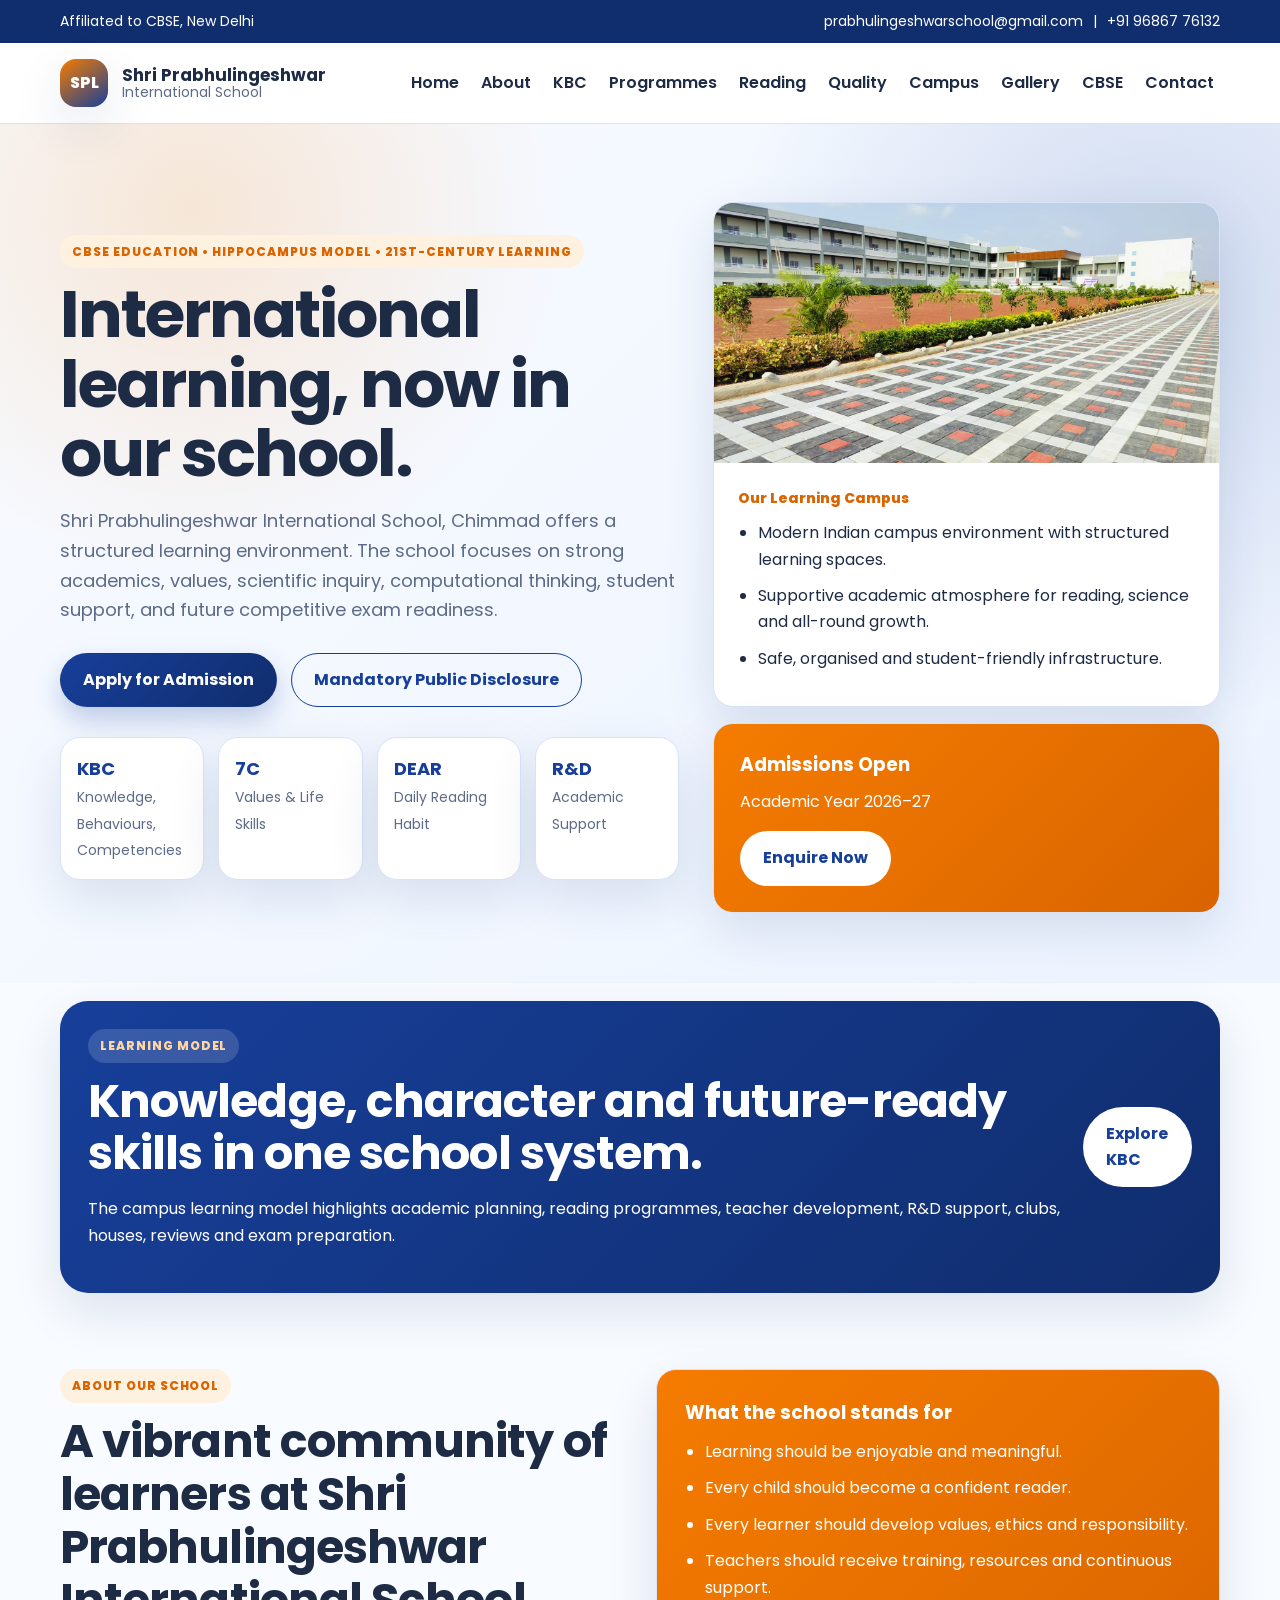
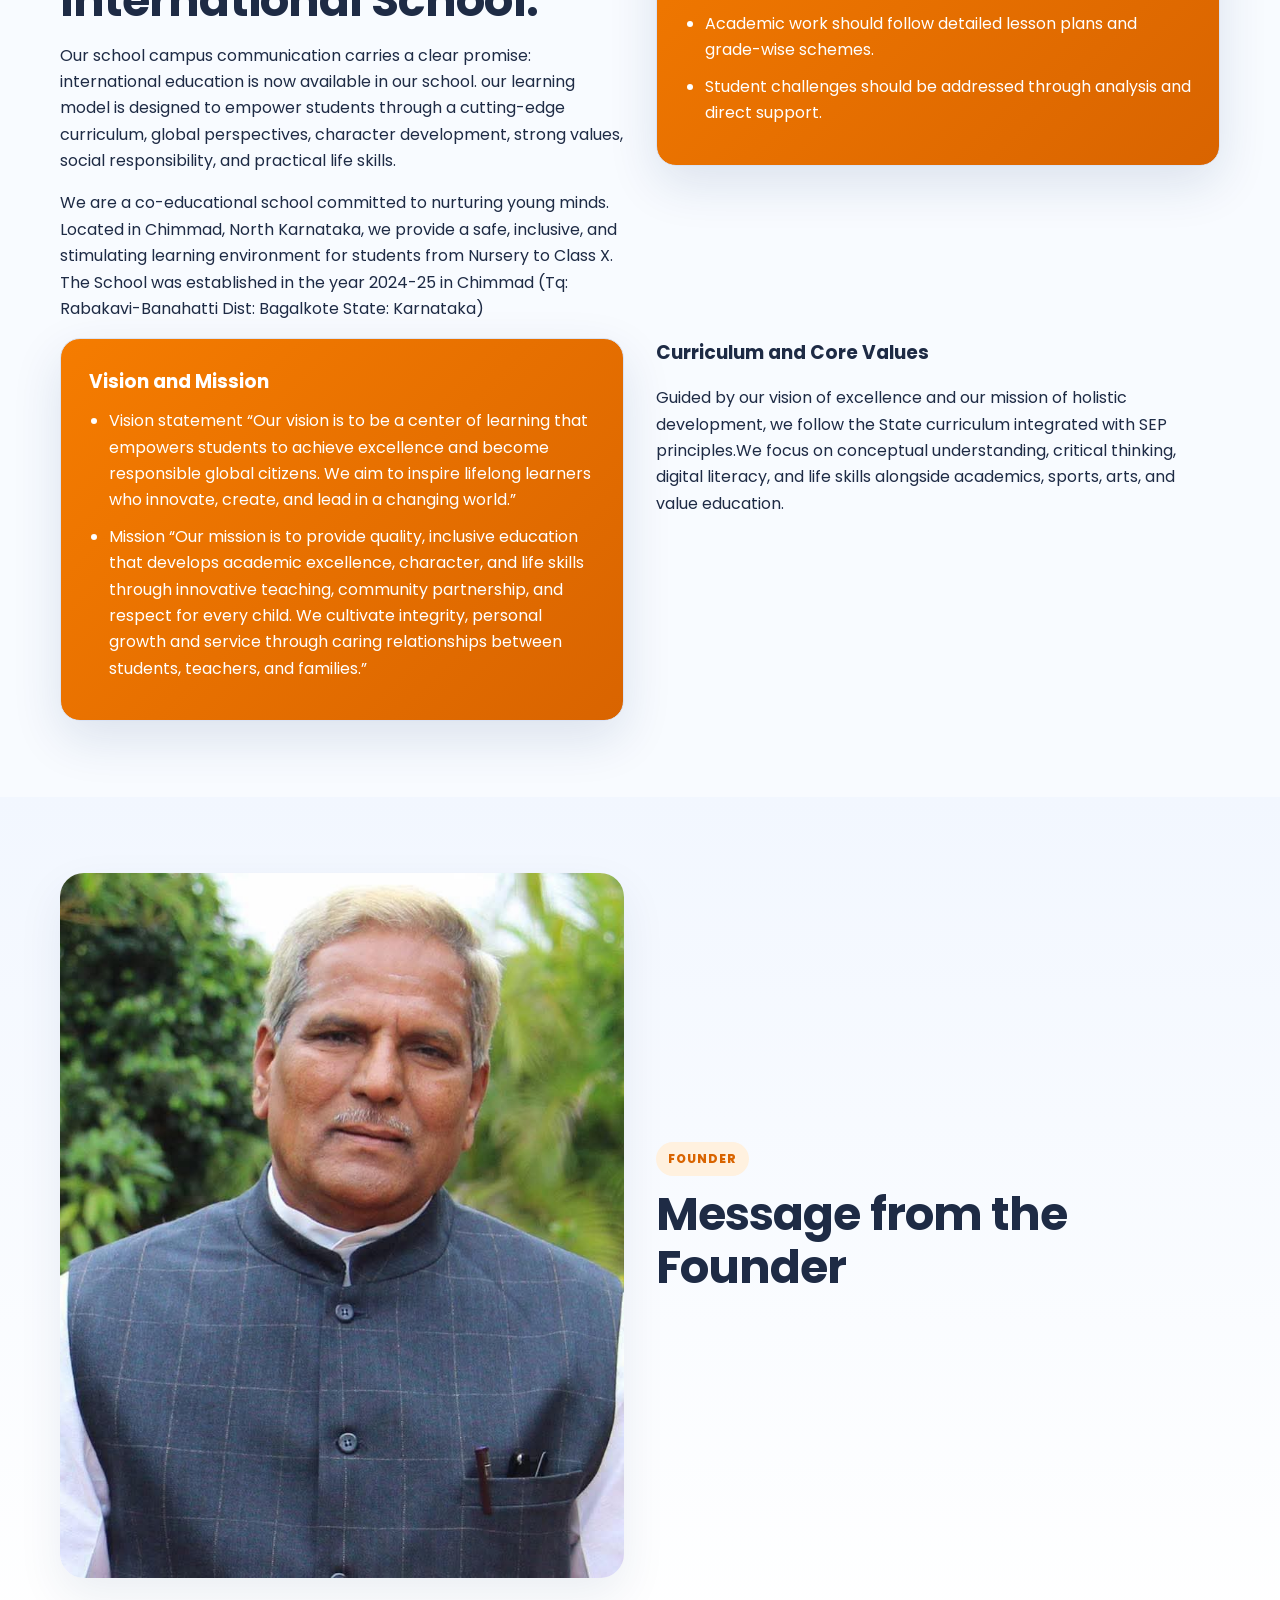
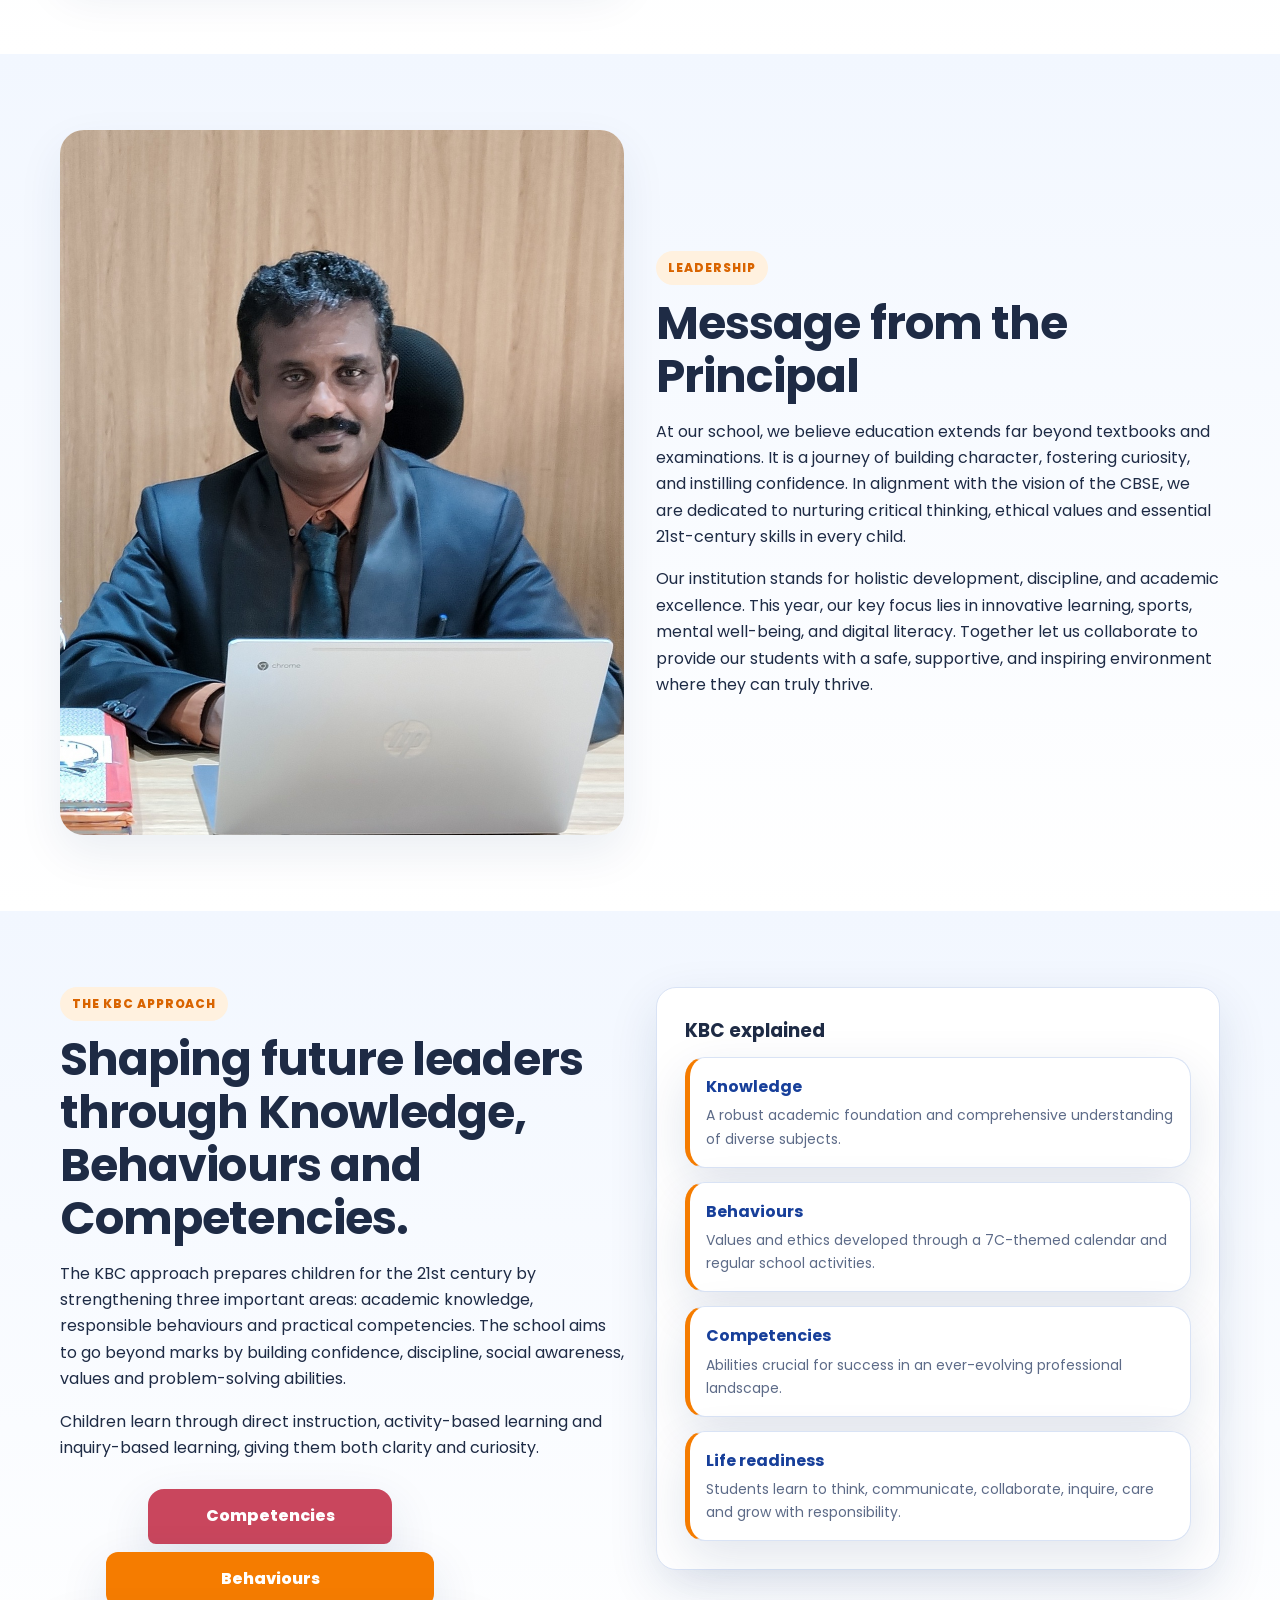
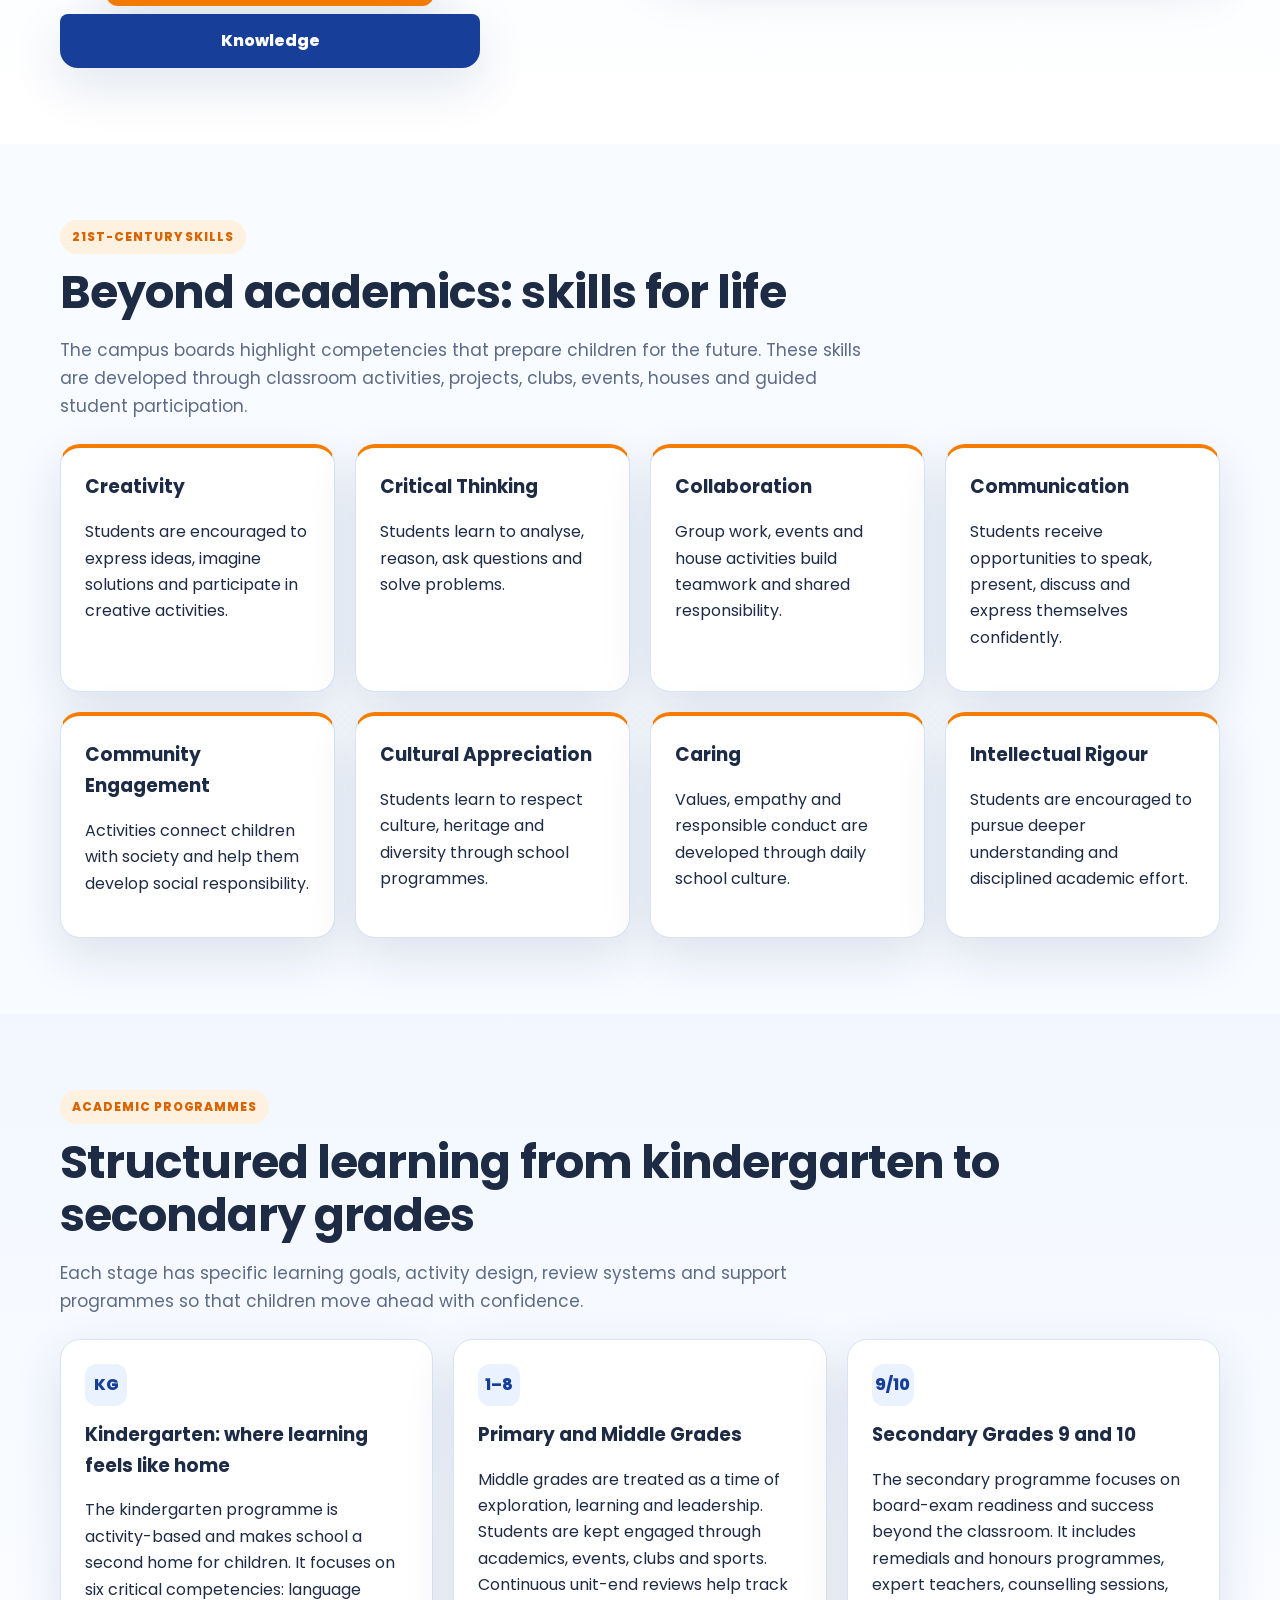
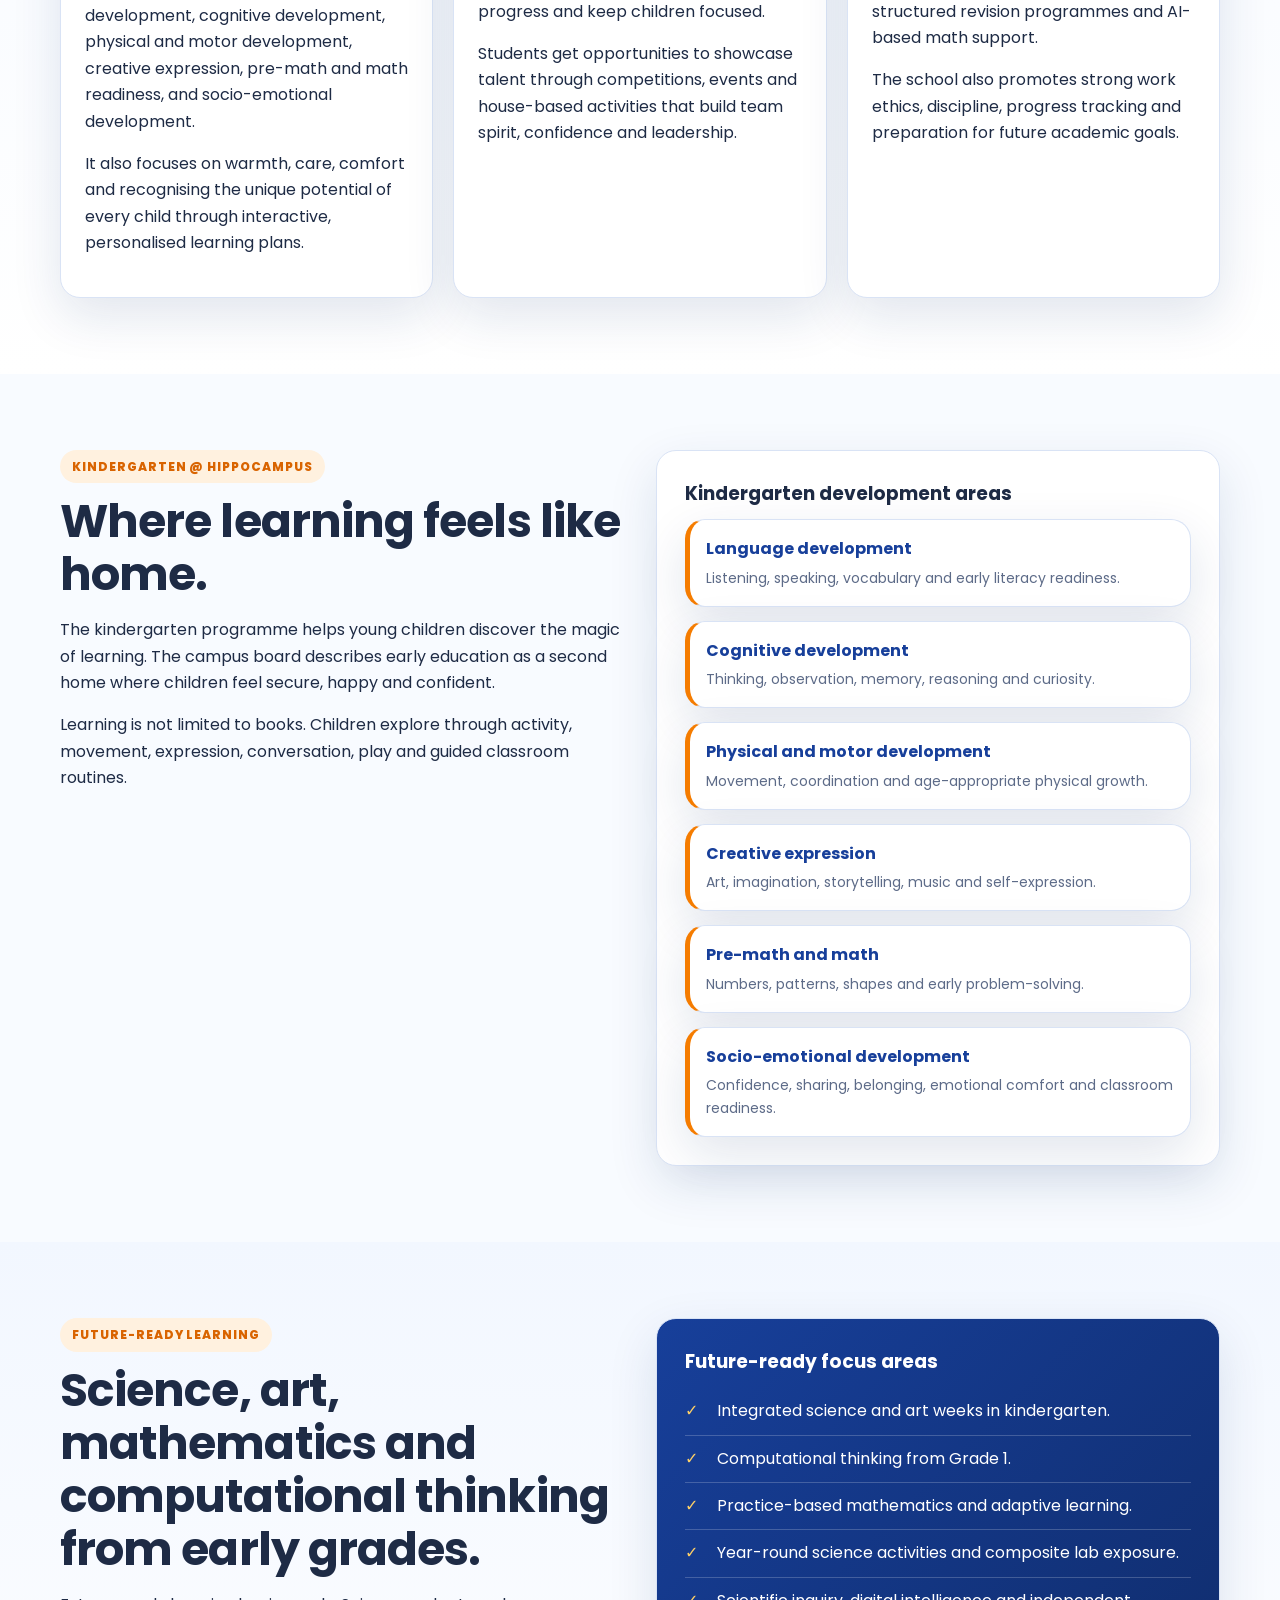
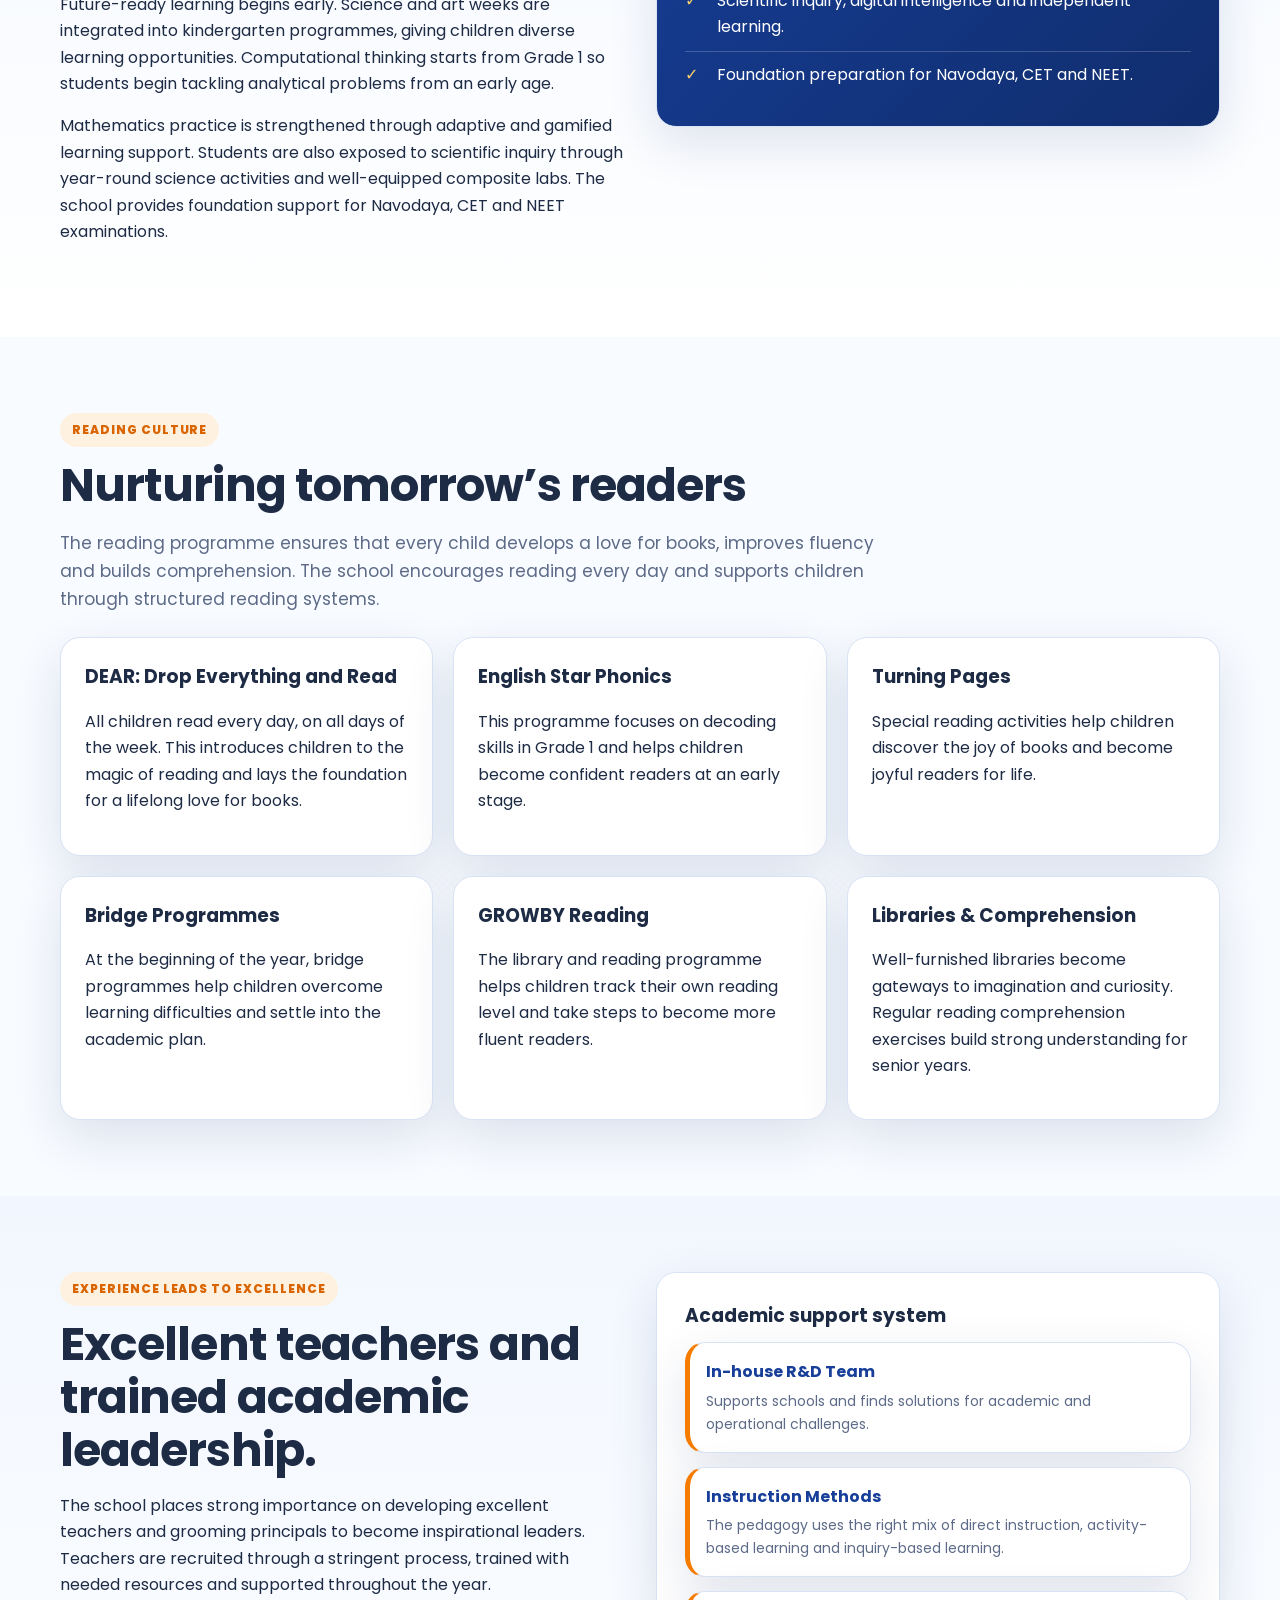
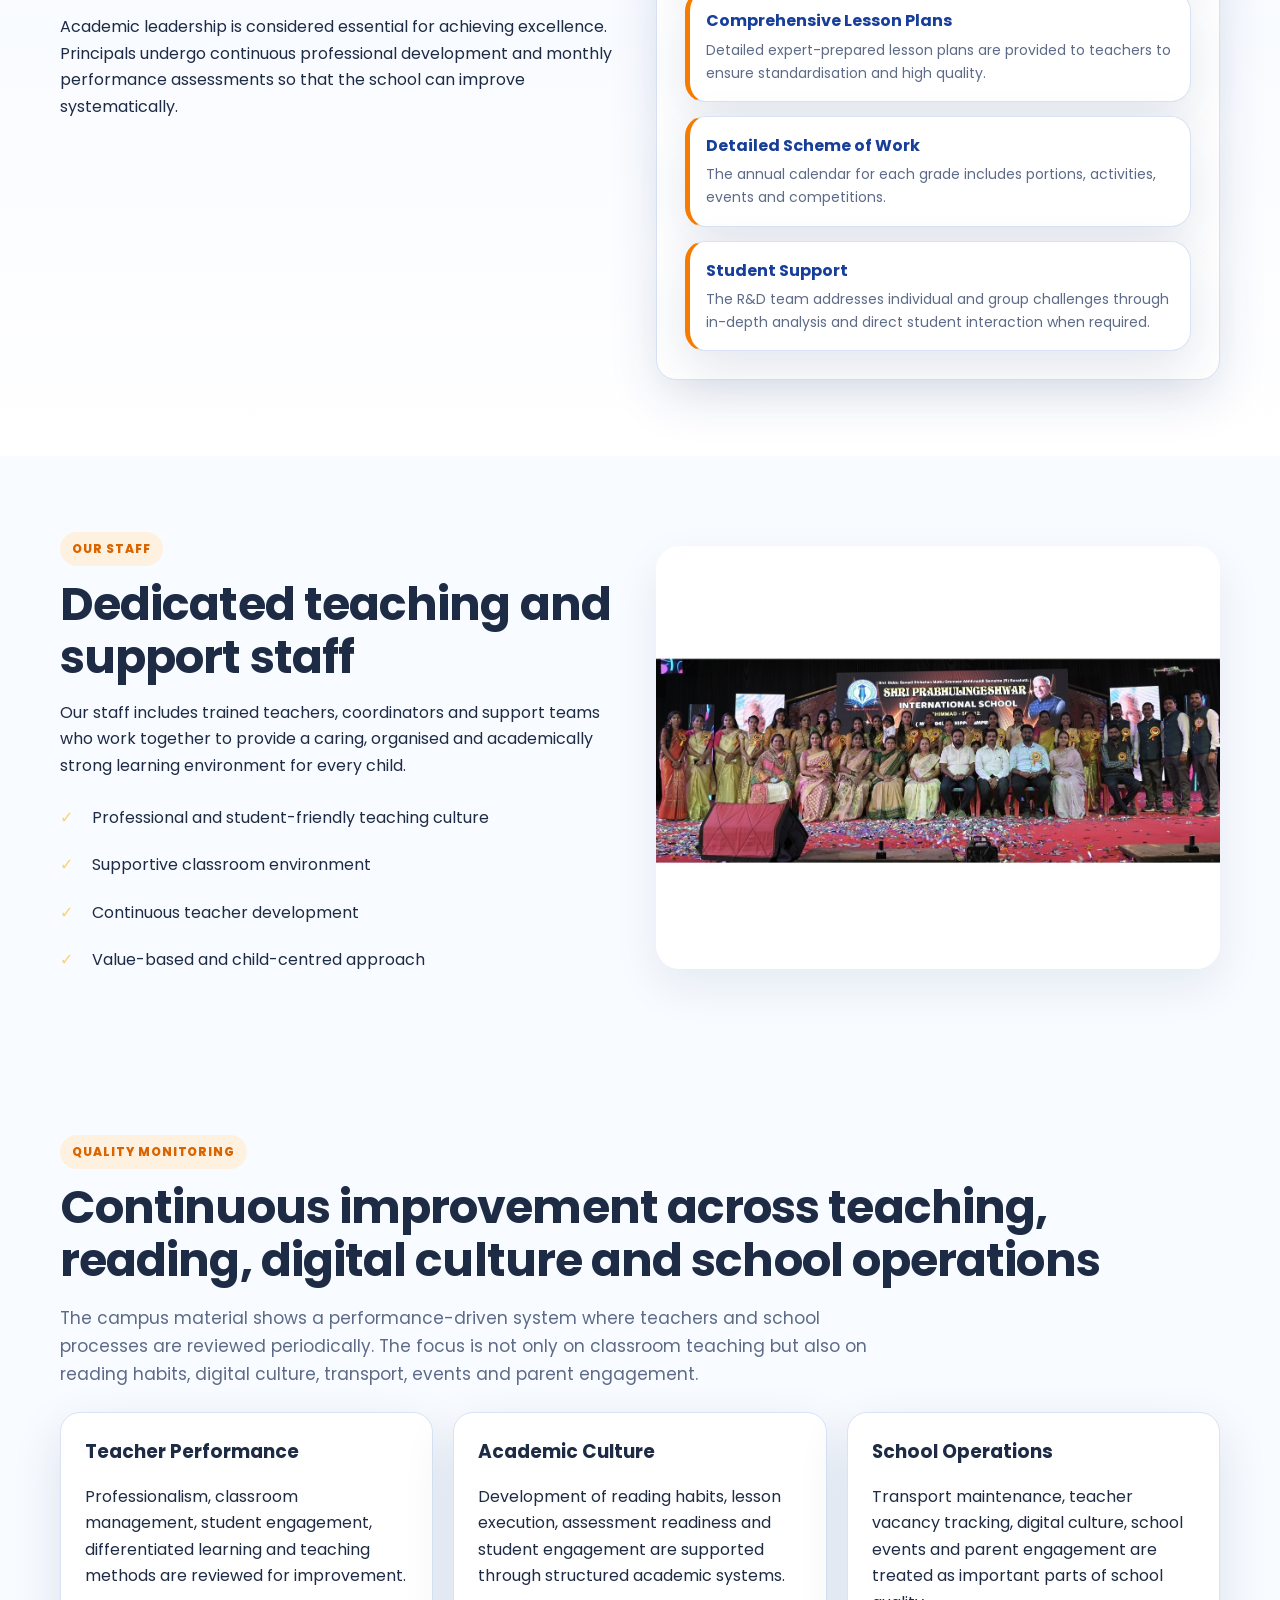
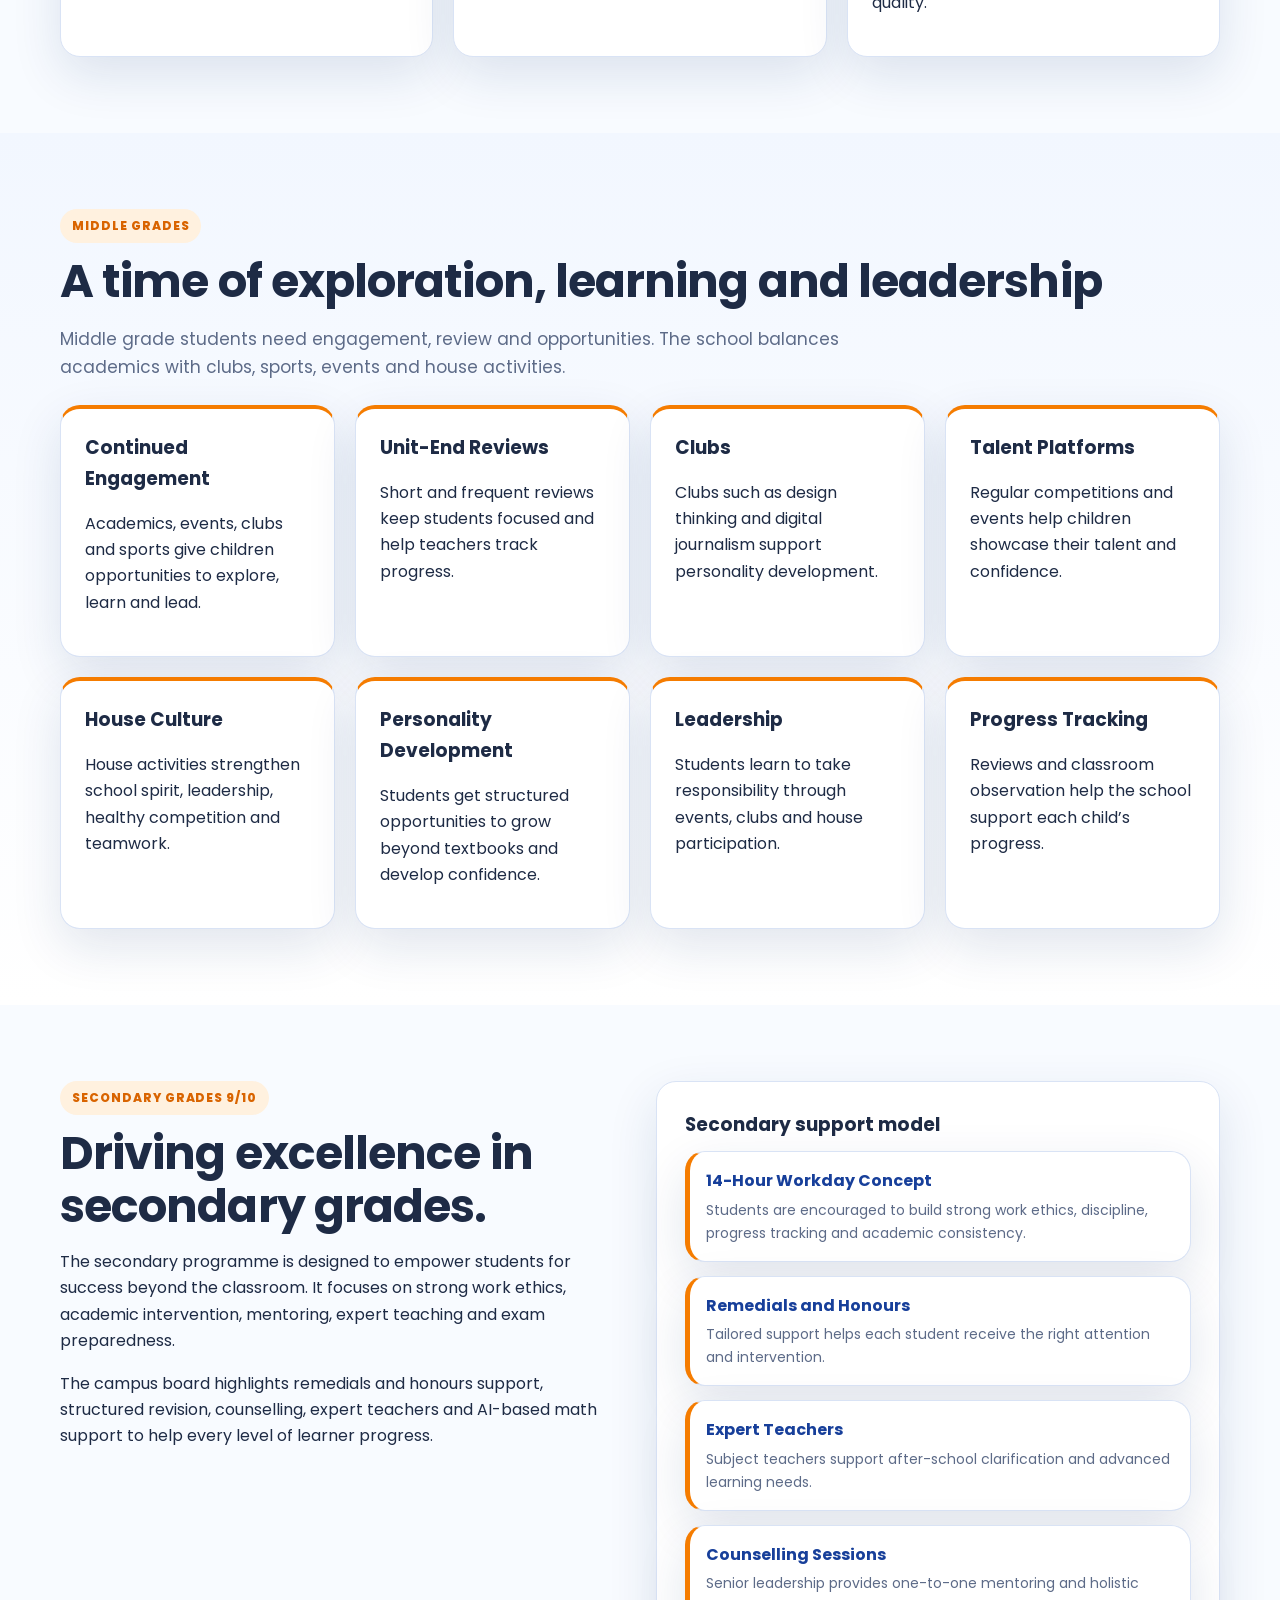
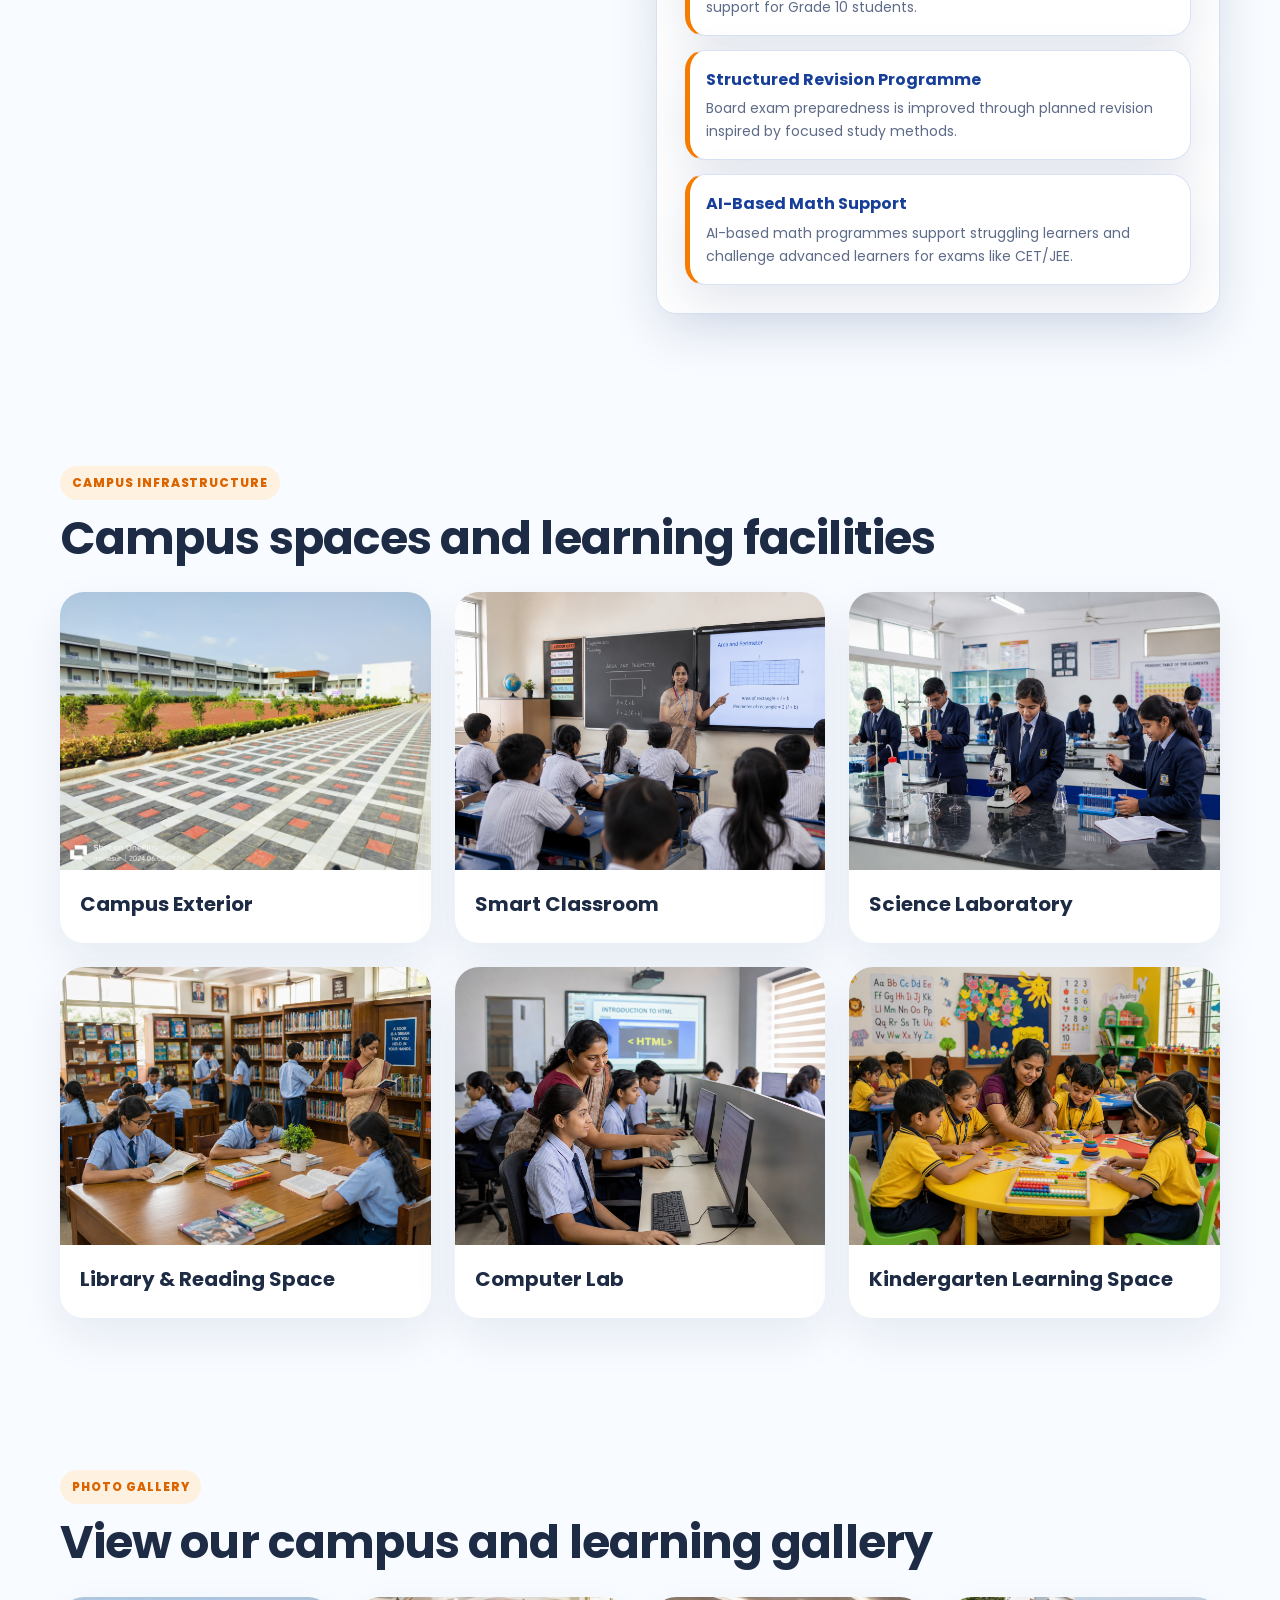
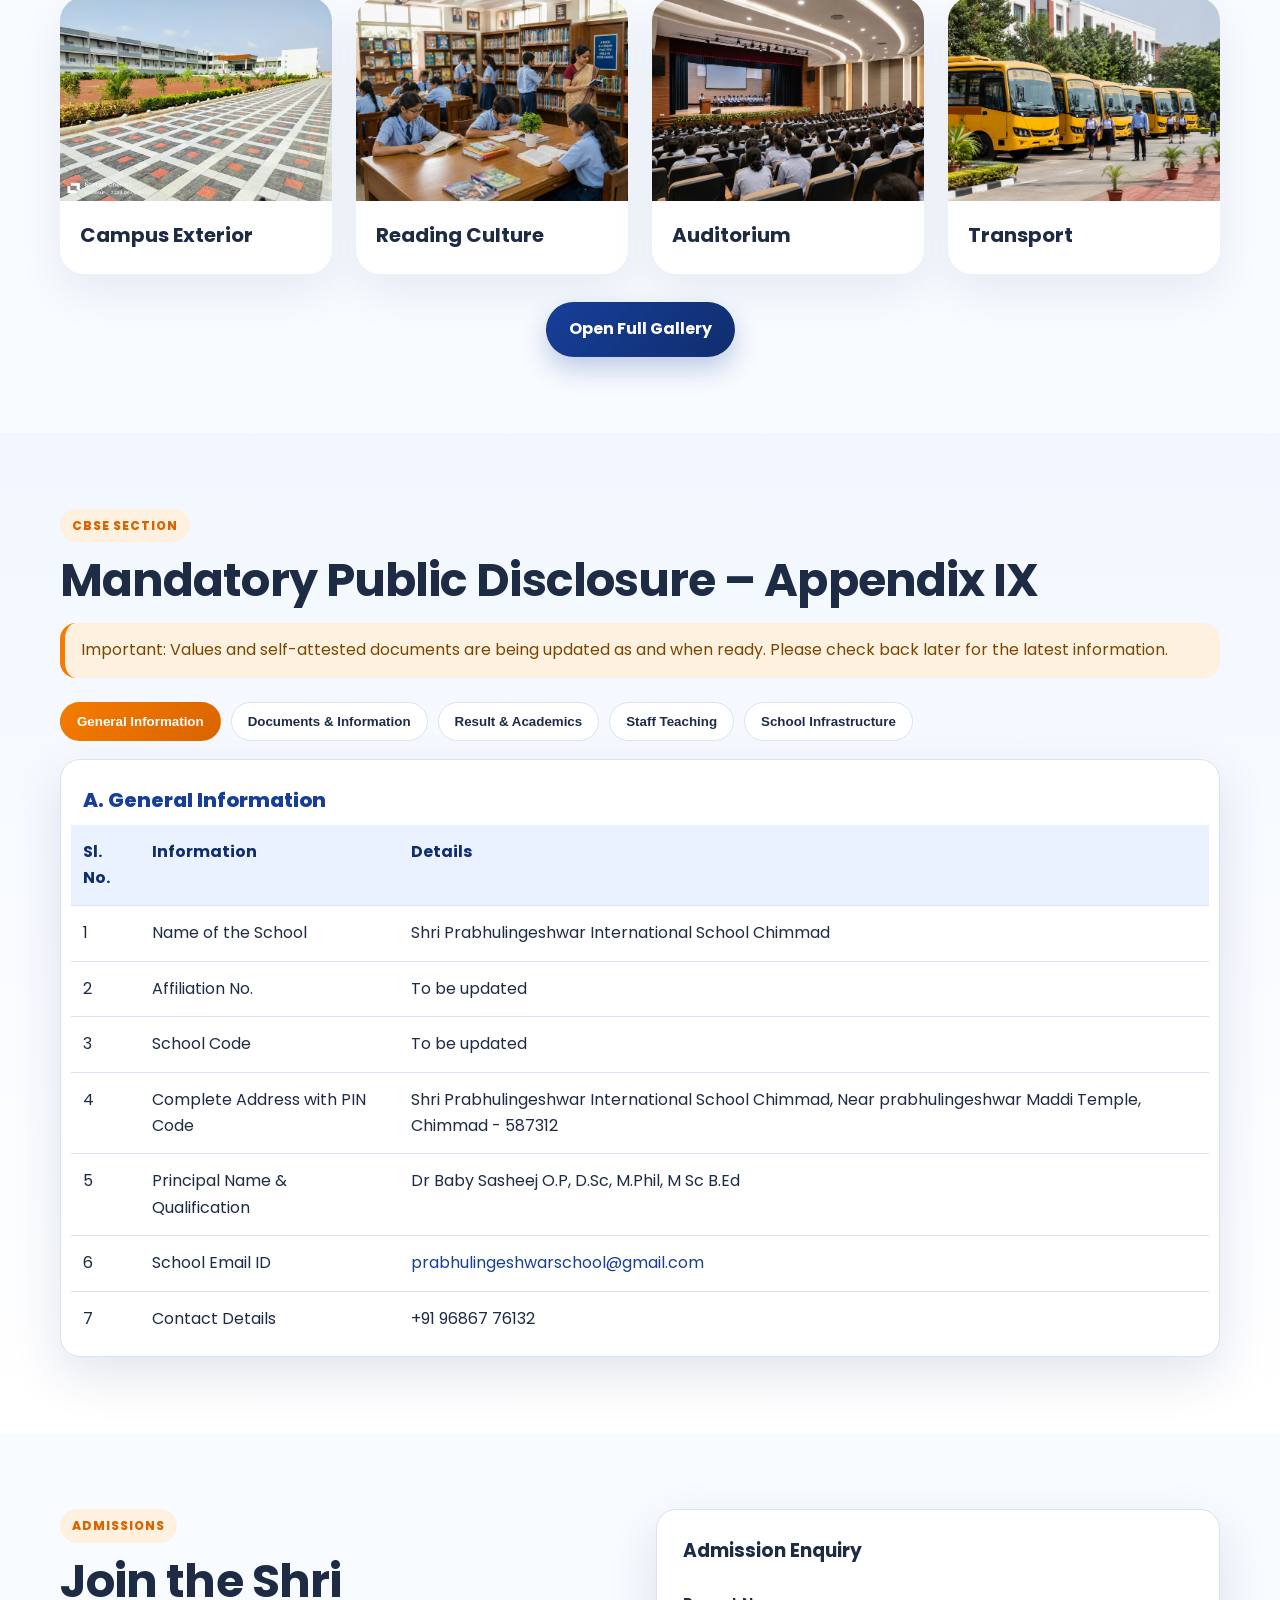
==== commit d0ecf492: "correct the removal of trust section" ====
--- a/index.html
+++ b/index.html
@@ -441,12 +441,12 @@
         <div>
           <p class="section-label">Trust / Management</p>
           <h2>Institutional guidance and governance</h2>
-          <!-- <p>This section includes a <strong>dummy Indian trust / management group photo</strong> for website presentation. It represents the institution’s governing body, trust members or management committee.</p> -->
+          <p>This section includes a <strong>dummy Indian trust / management group photo</strong> for website presentation. It represents the institution’s governing body, trust members or management committee.</p>
           <p>The trust and management are responsible for guiding the institution’s mission, supporting quality education, strengthening infrastructure and ensuring long-term development of the school.</p>
-          <!-- <div class="feature-box compact-box">
+          <div class="feature-box compact-box">
             <h3>Before publishing</h3>
             <p>Replace this dummy photo with the real trust or management photograph and update the names, roles and official designations.</p>
-          </div> -->
+          </div>
         </div>
         <div class="image-card">
           <img src="assets/dummy-trust-group.png" alt="Dummy trust and management group photo" class="section-photo wide-photo">
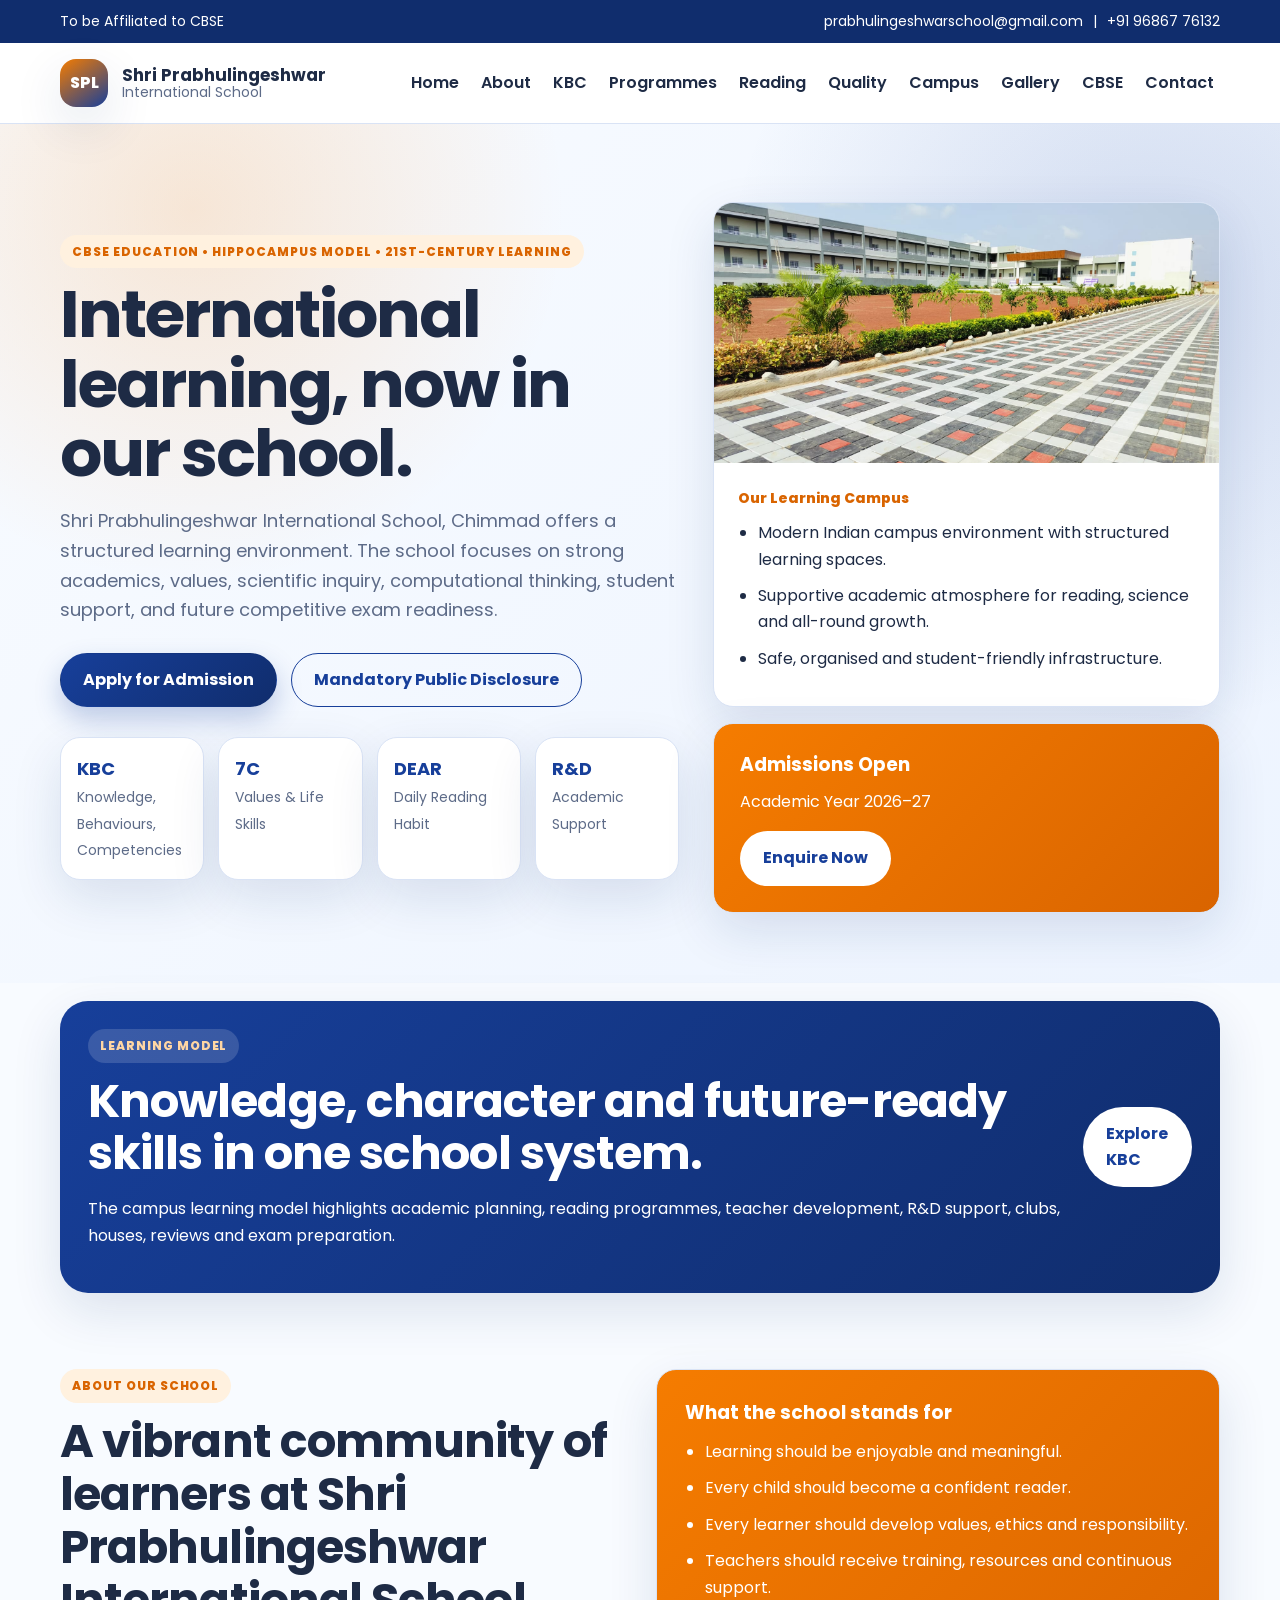
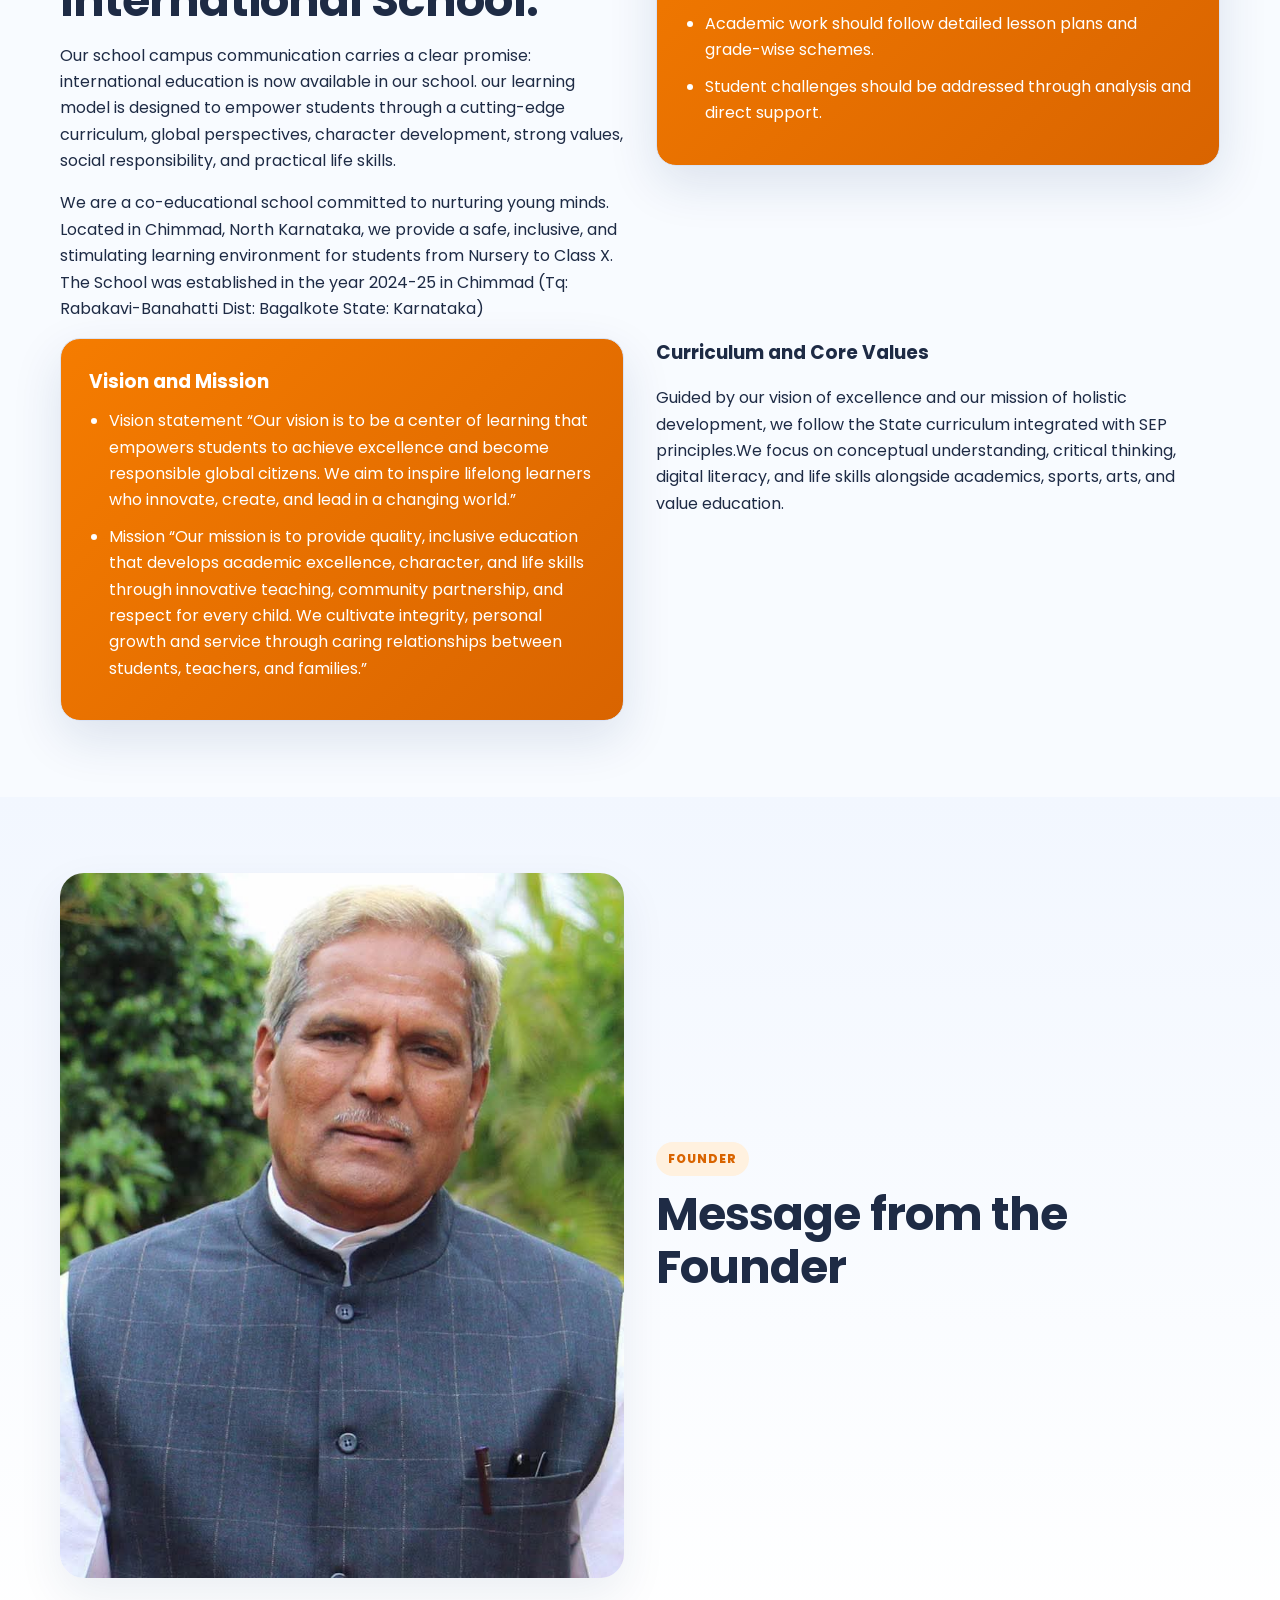
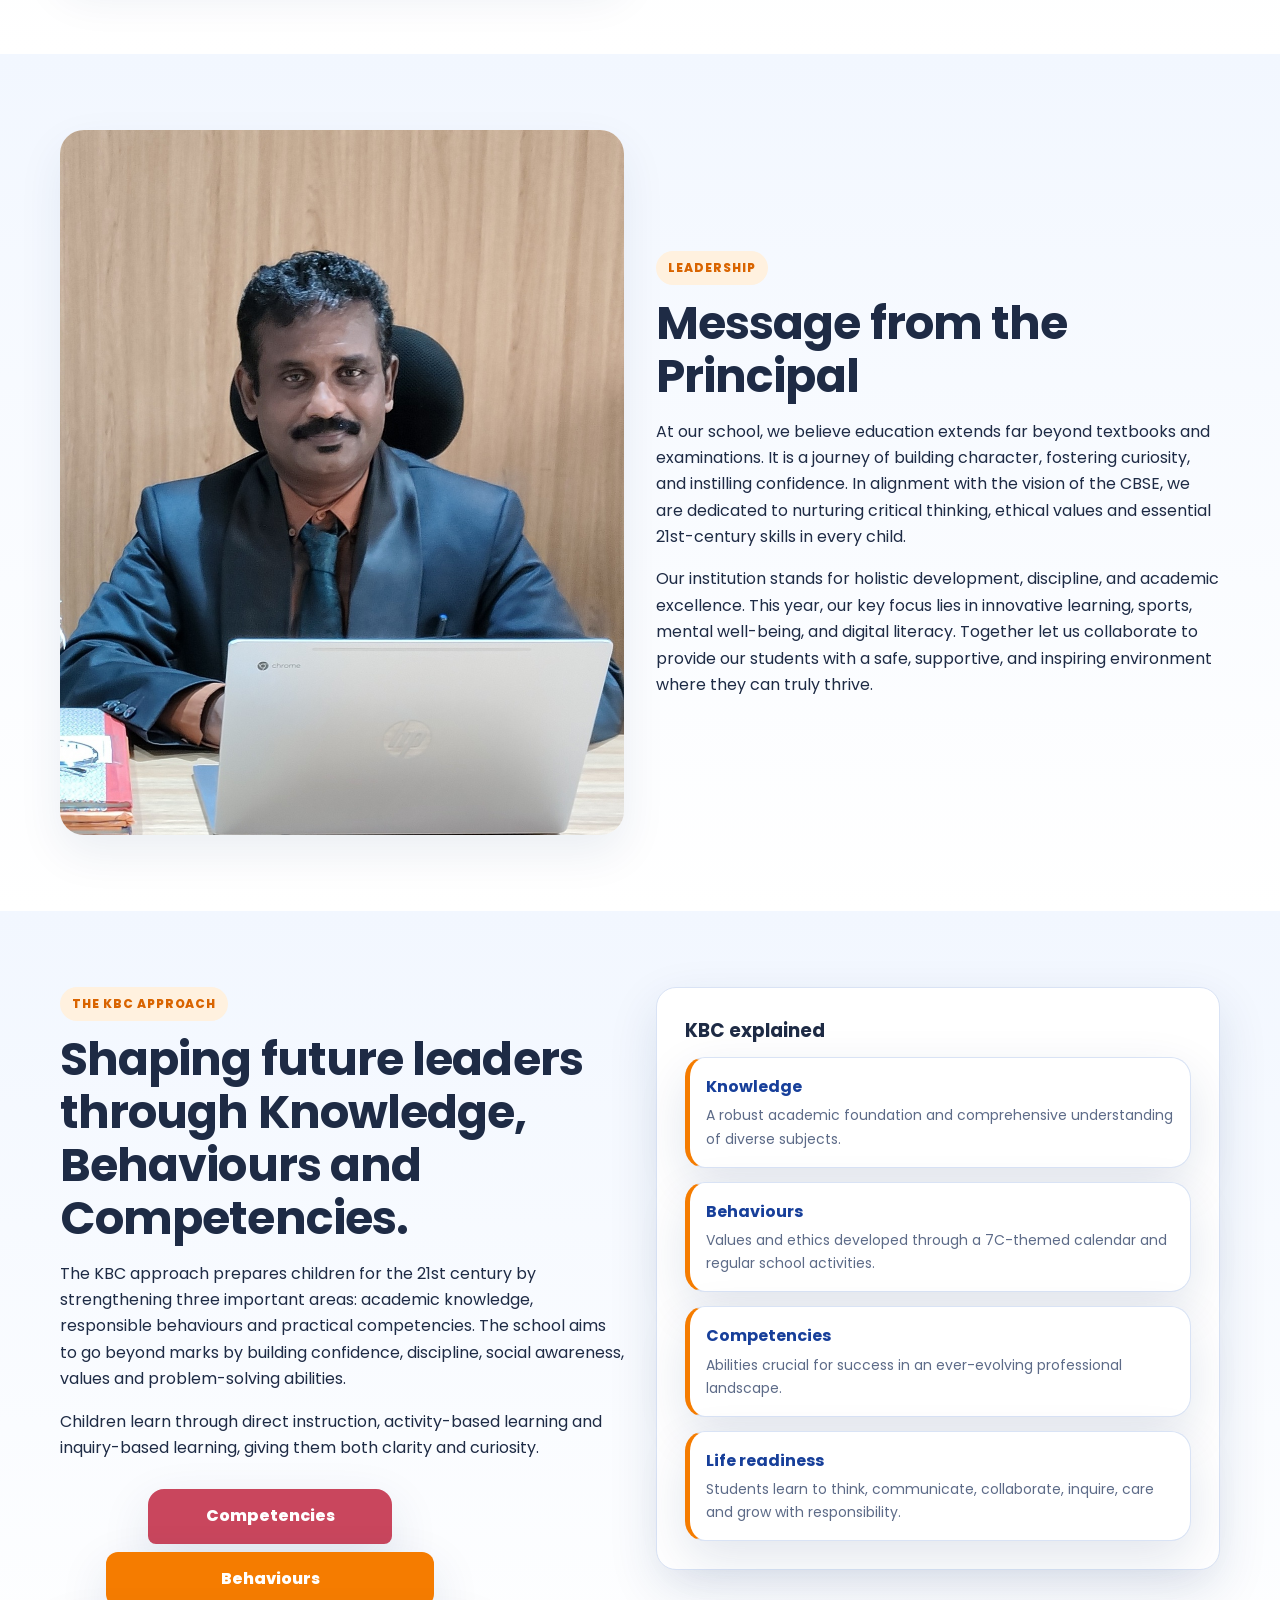
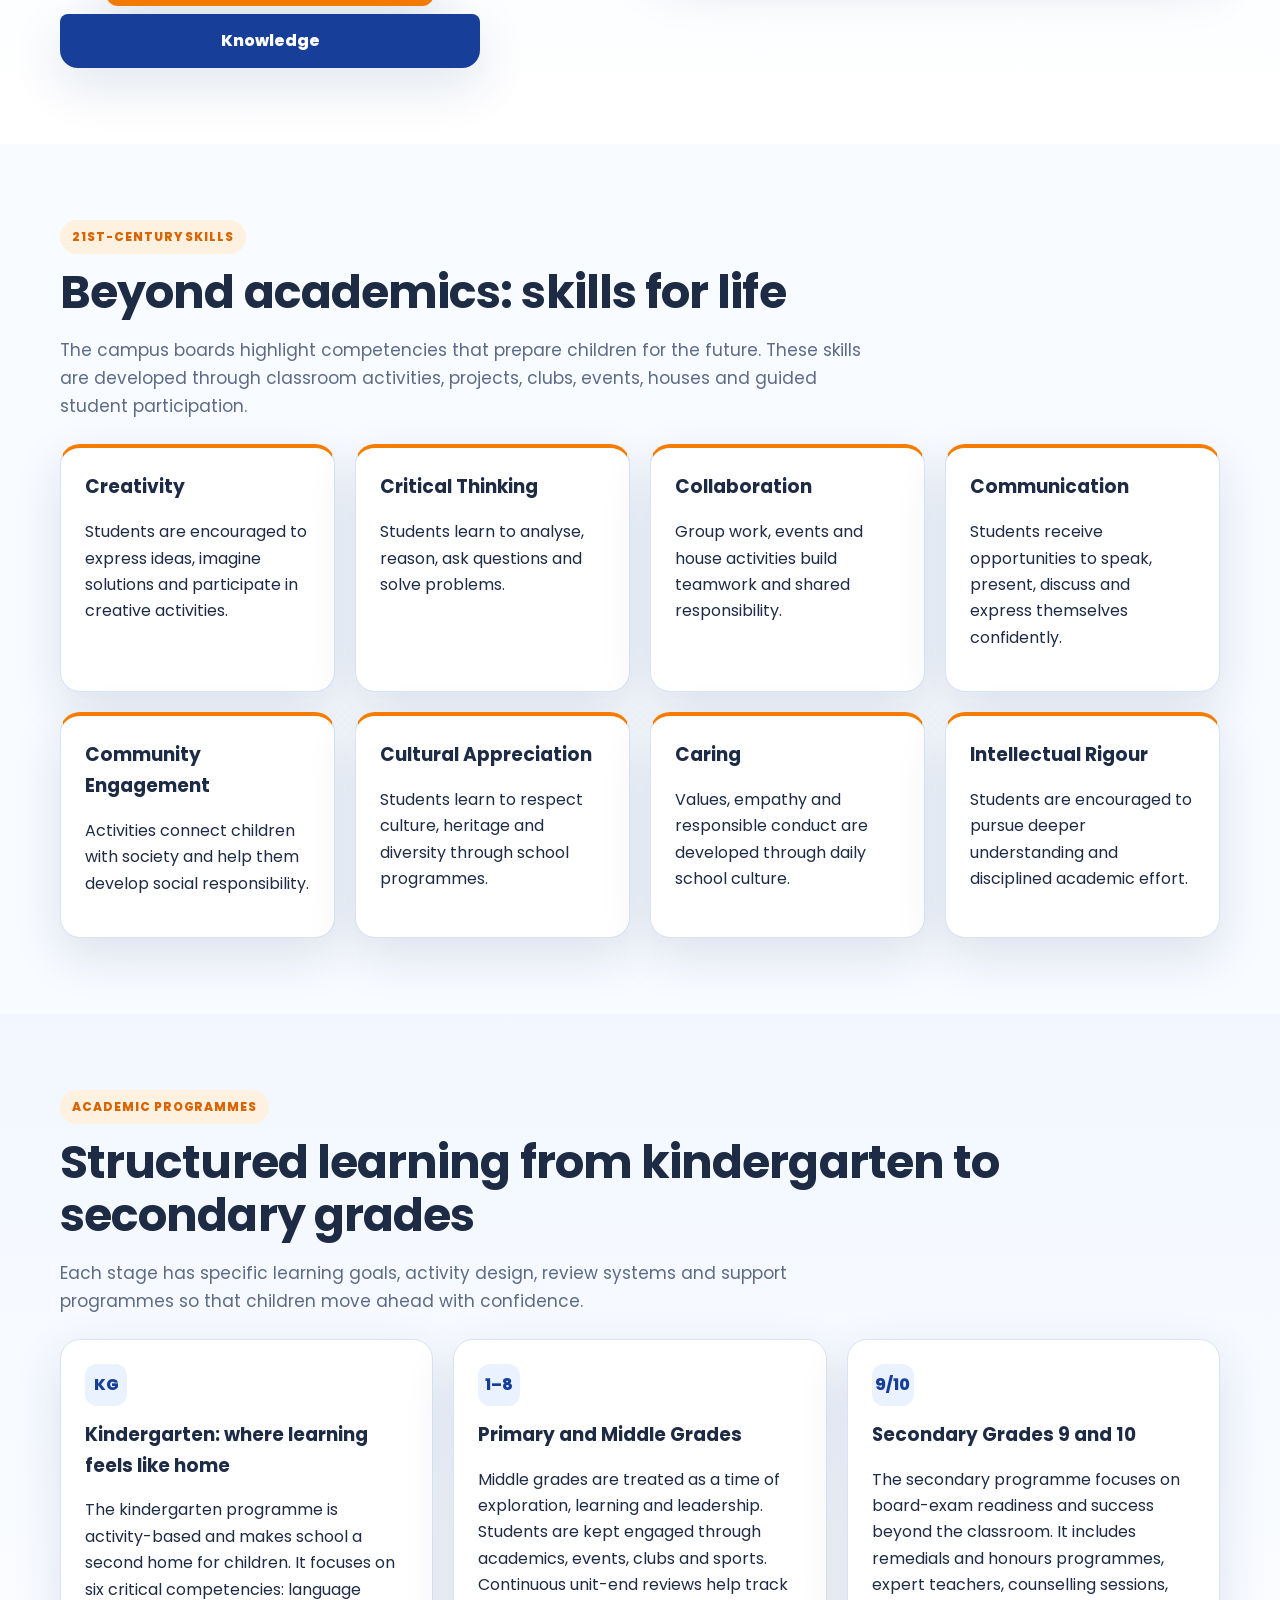
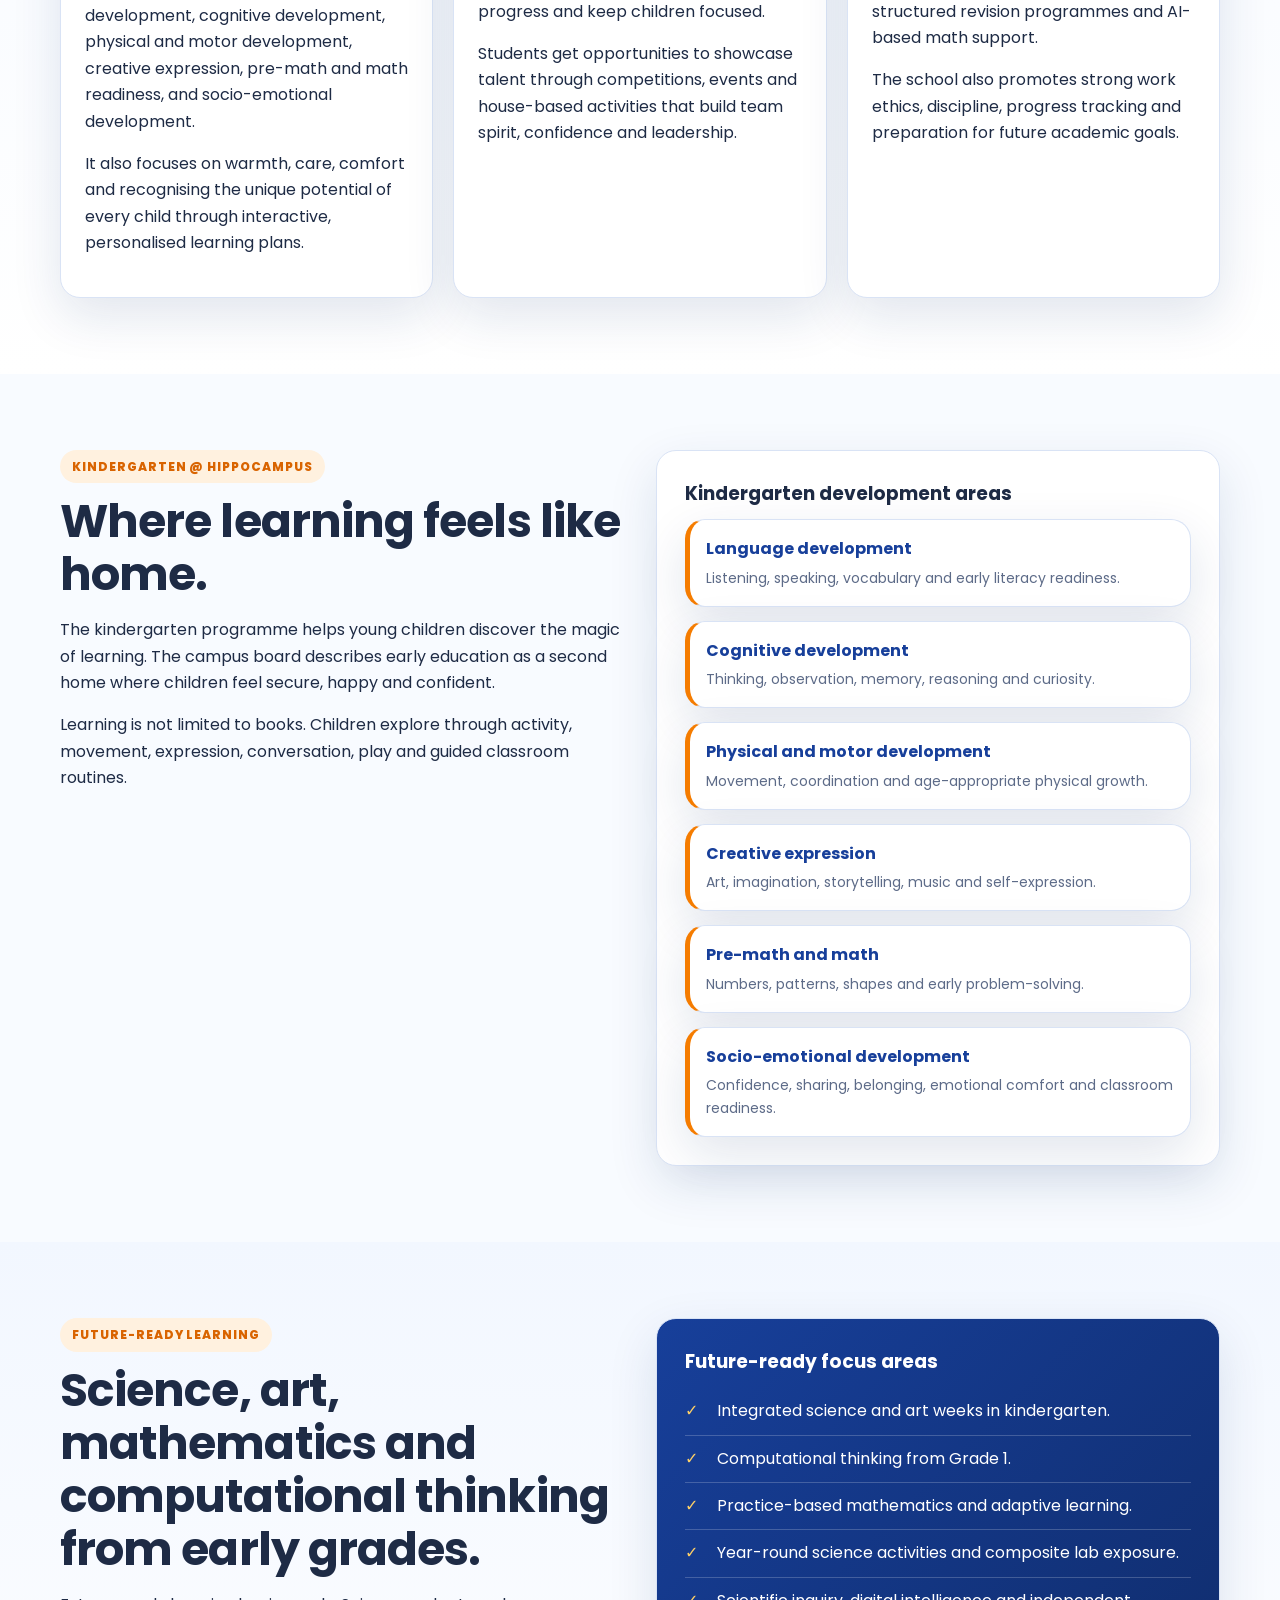
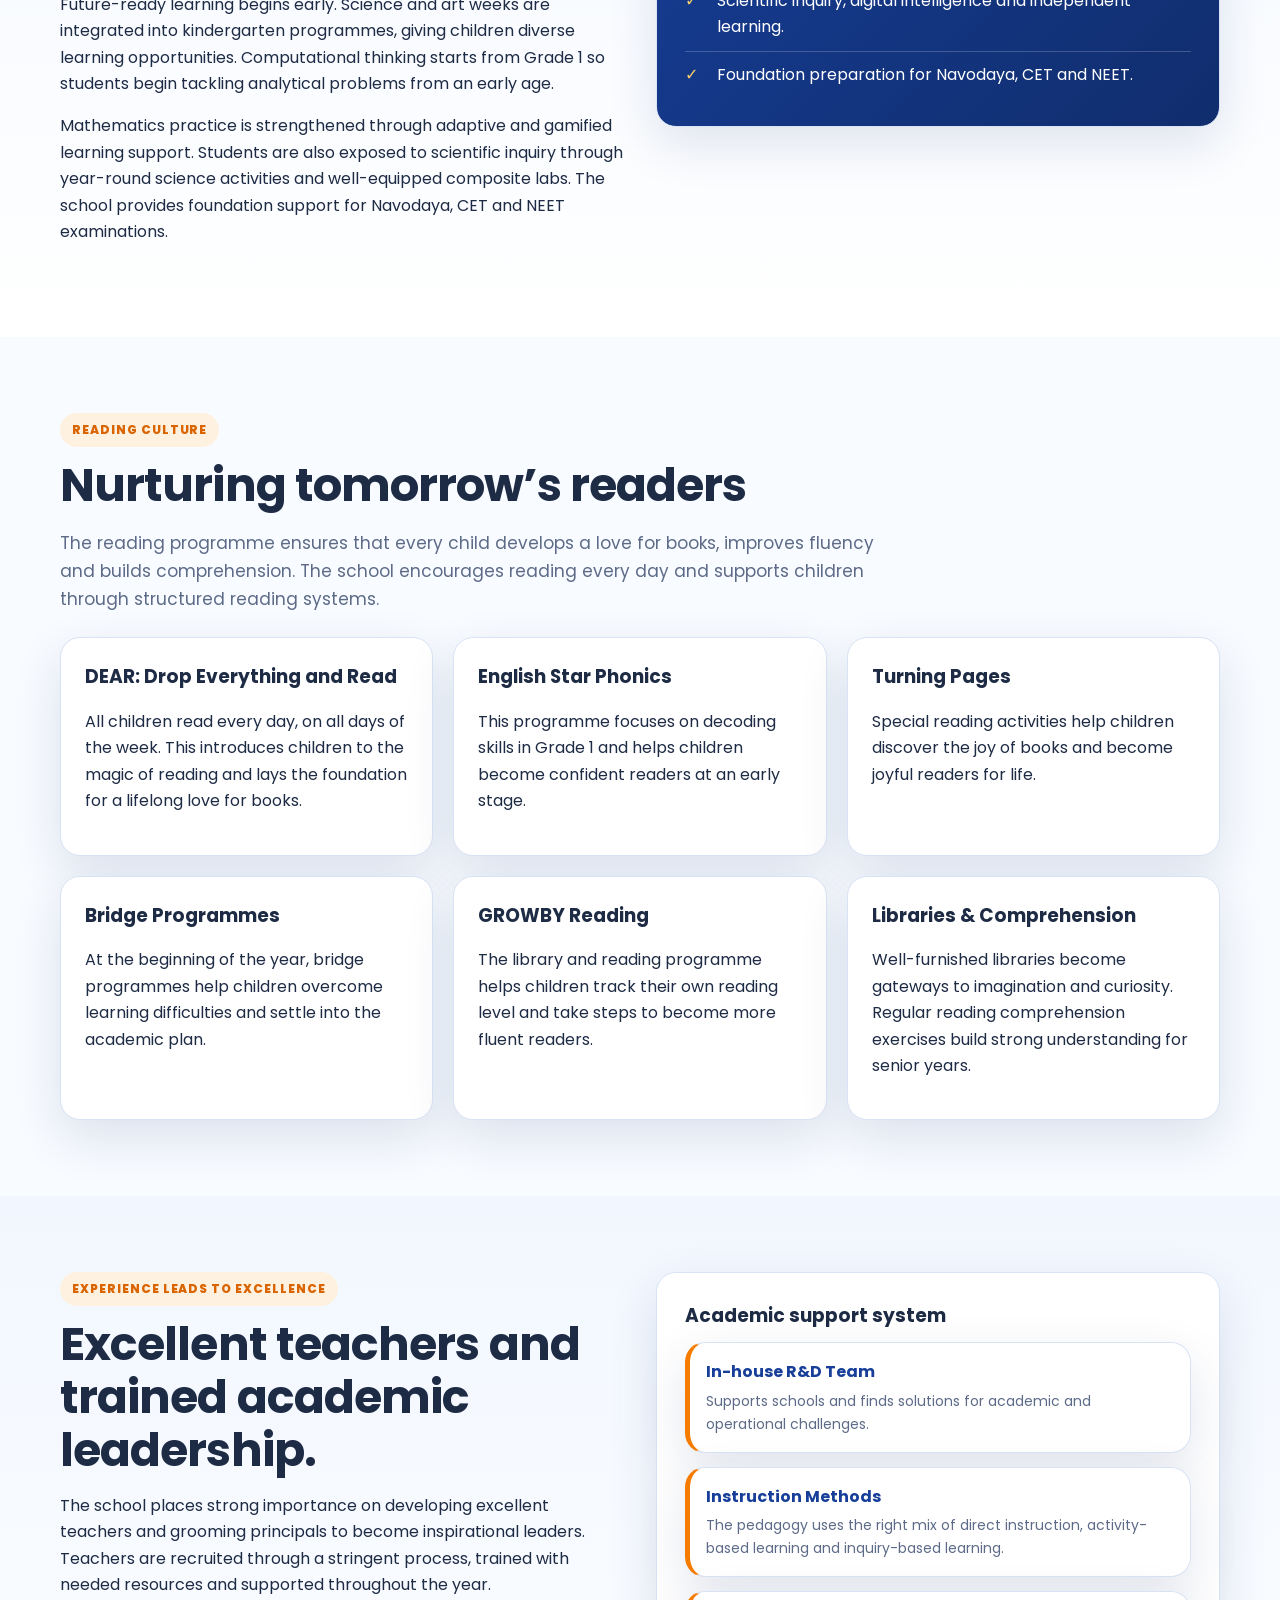
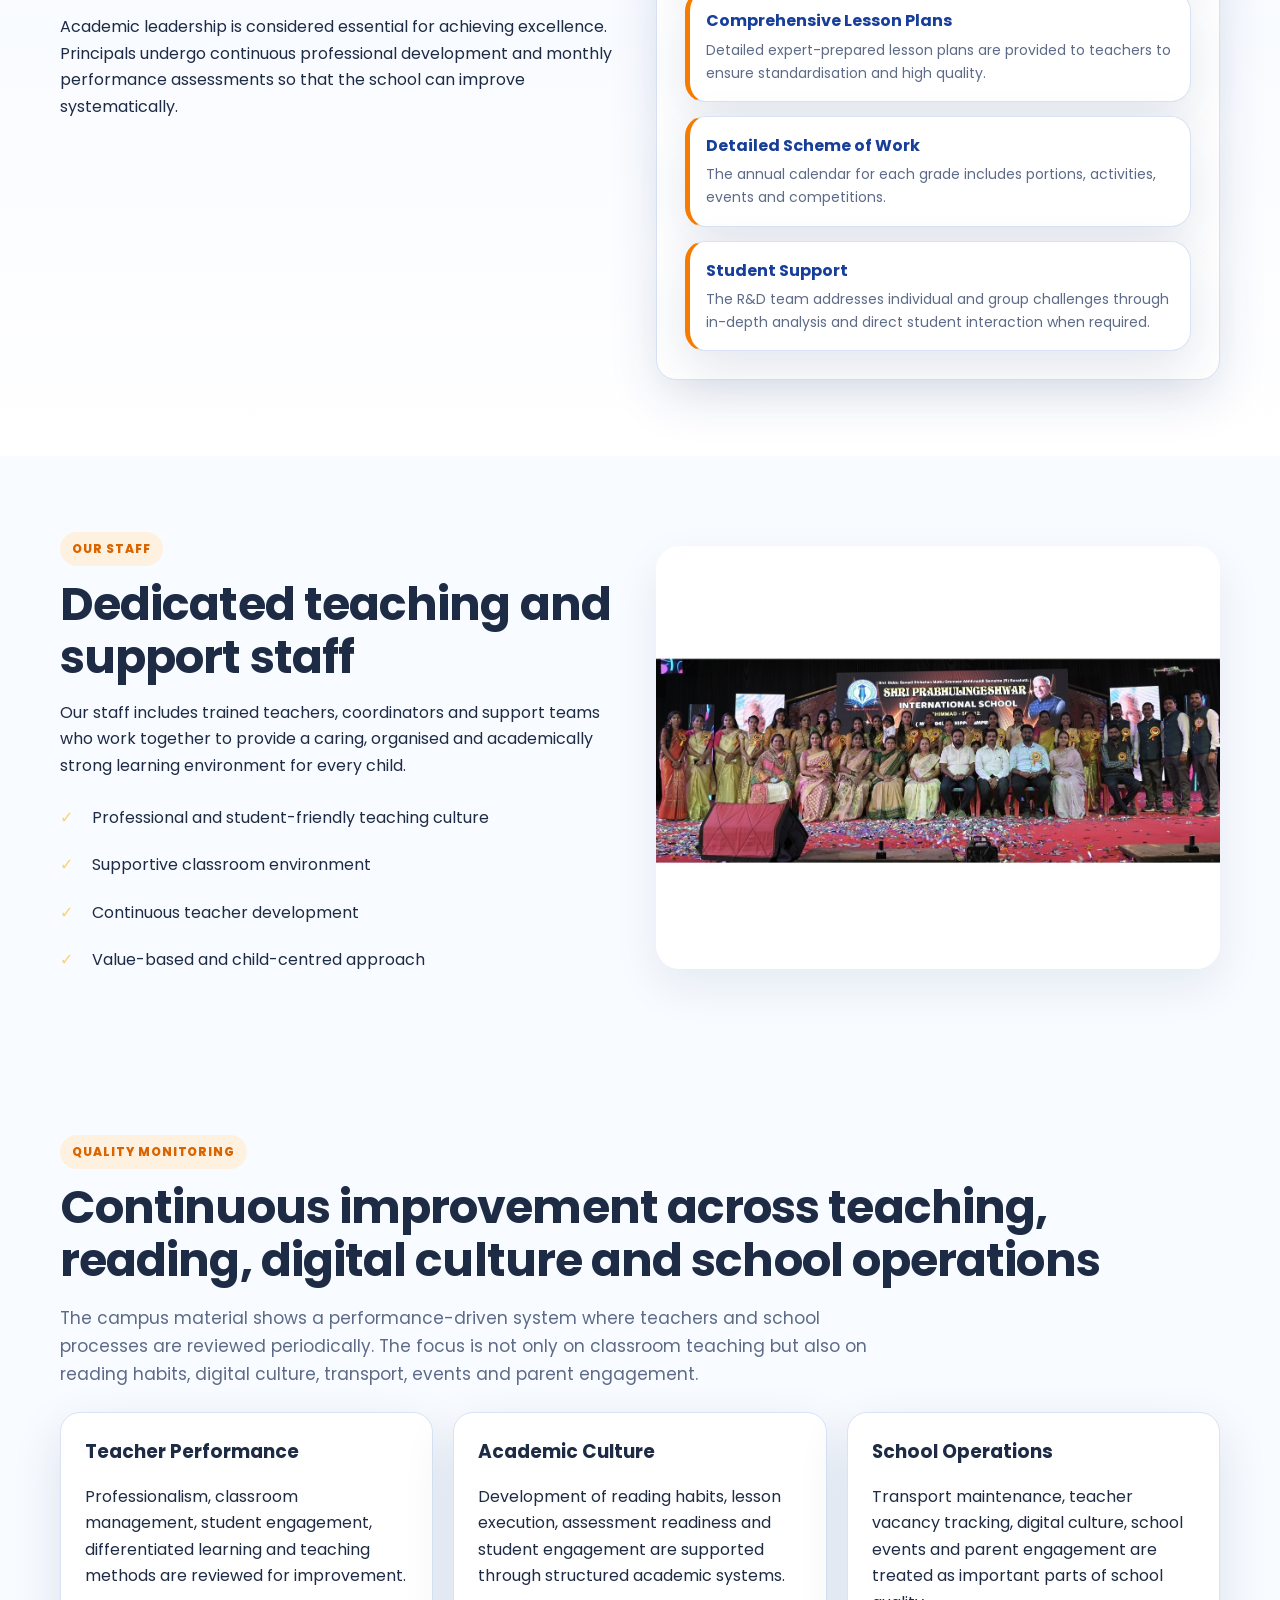
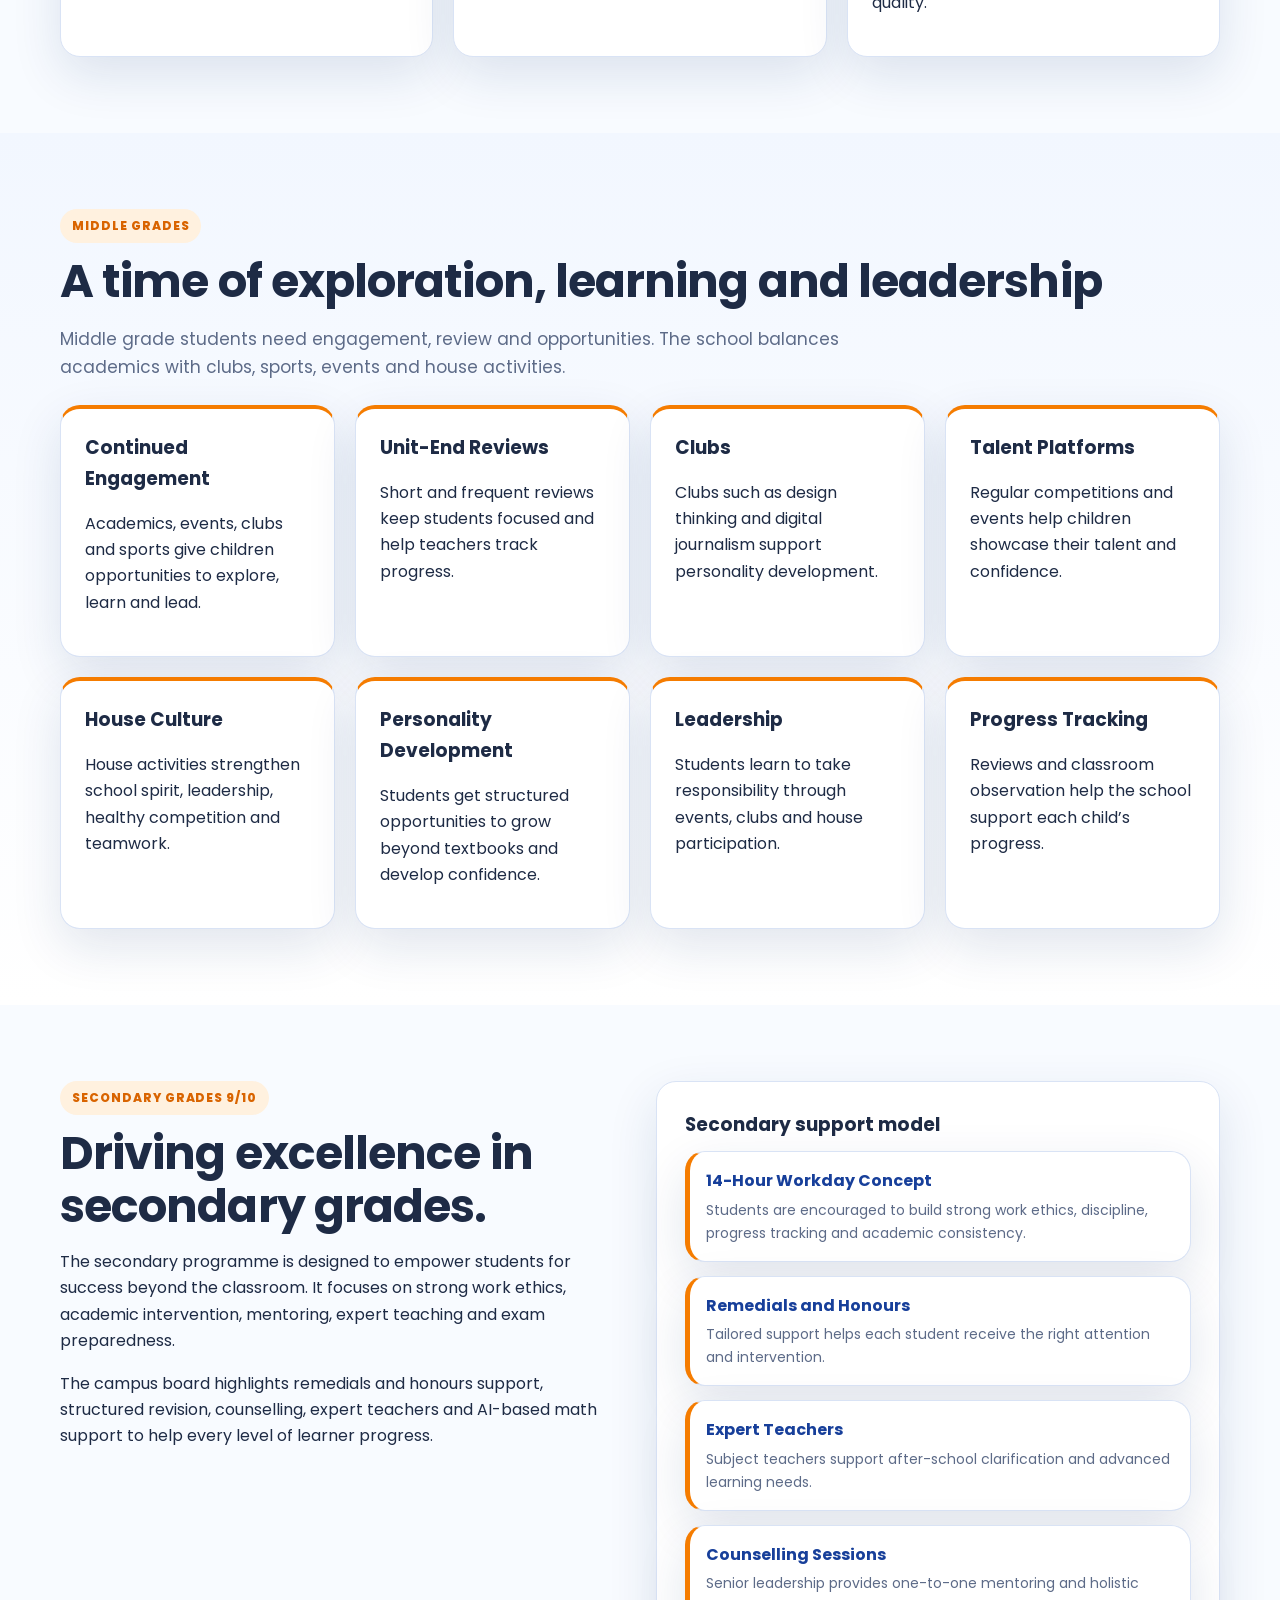
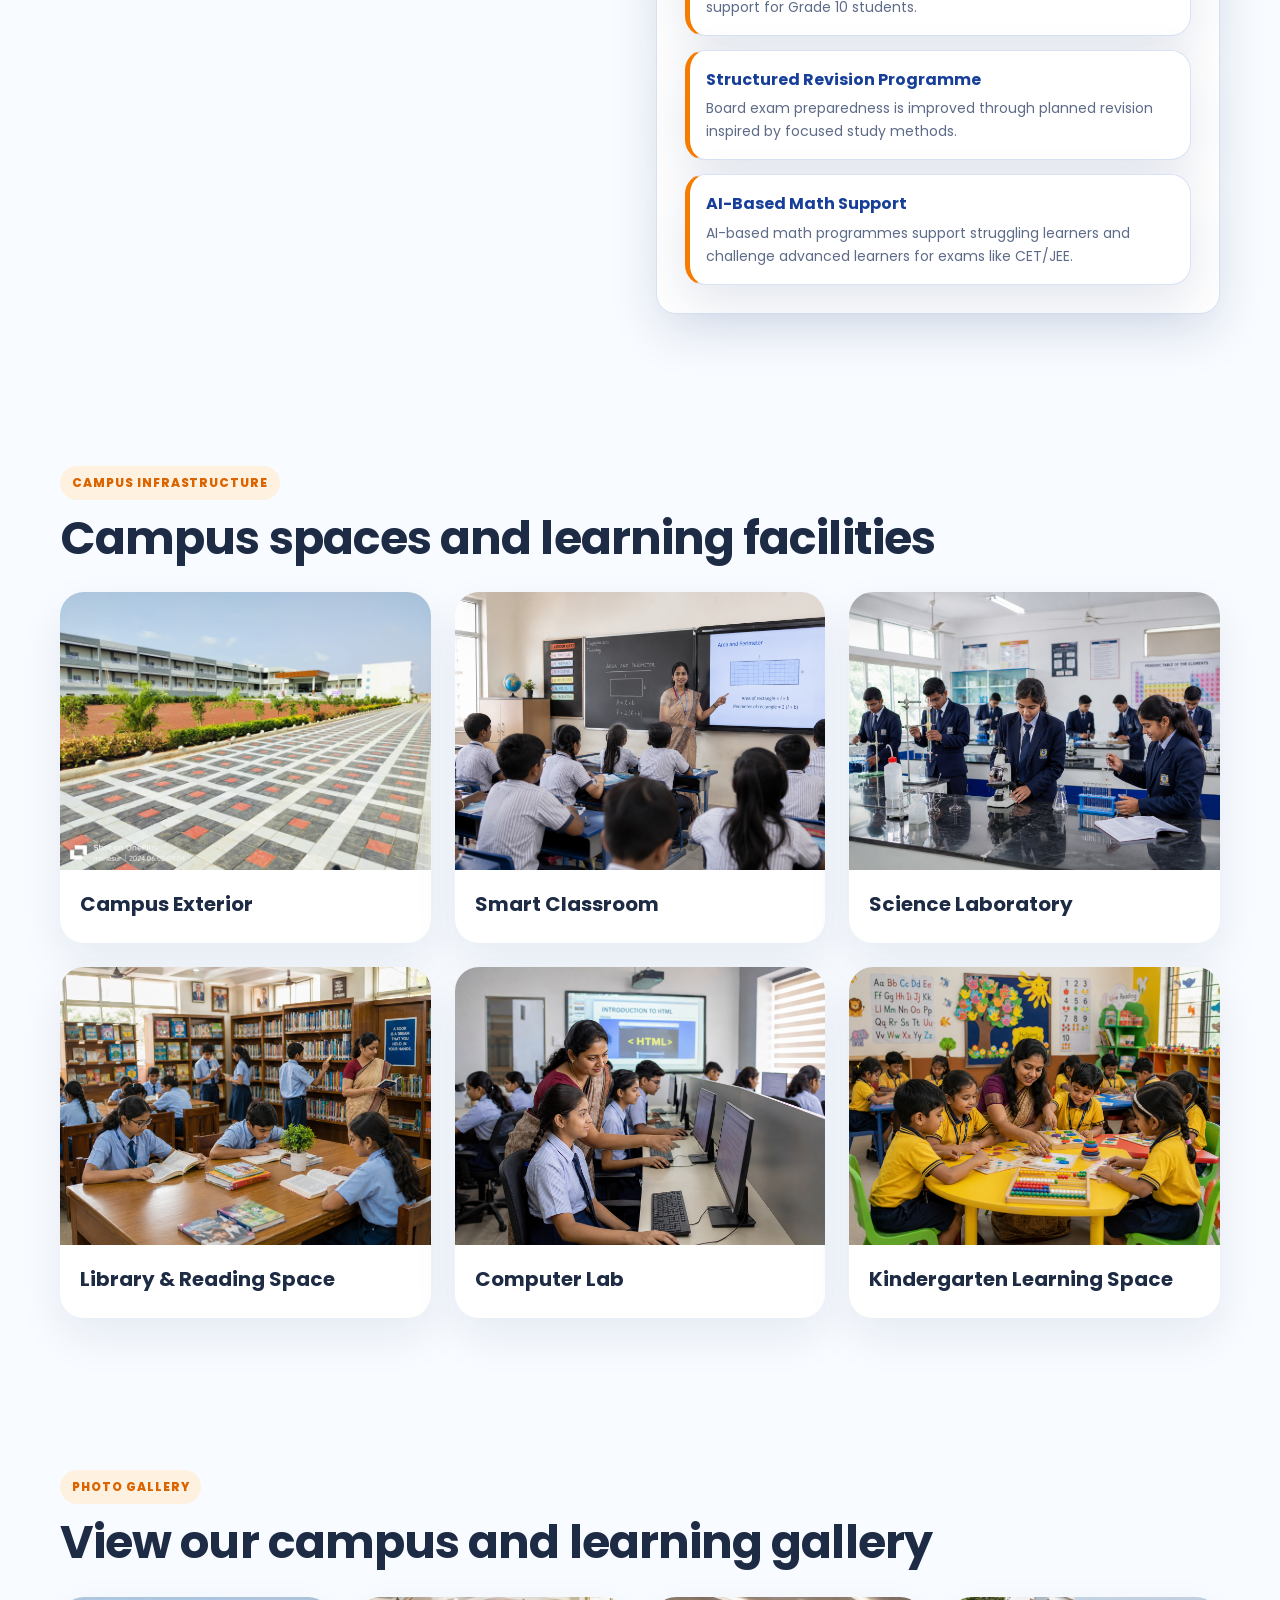
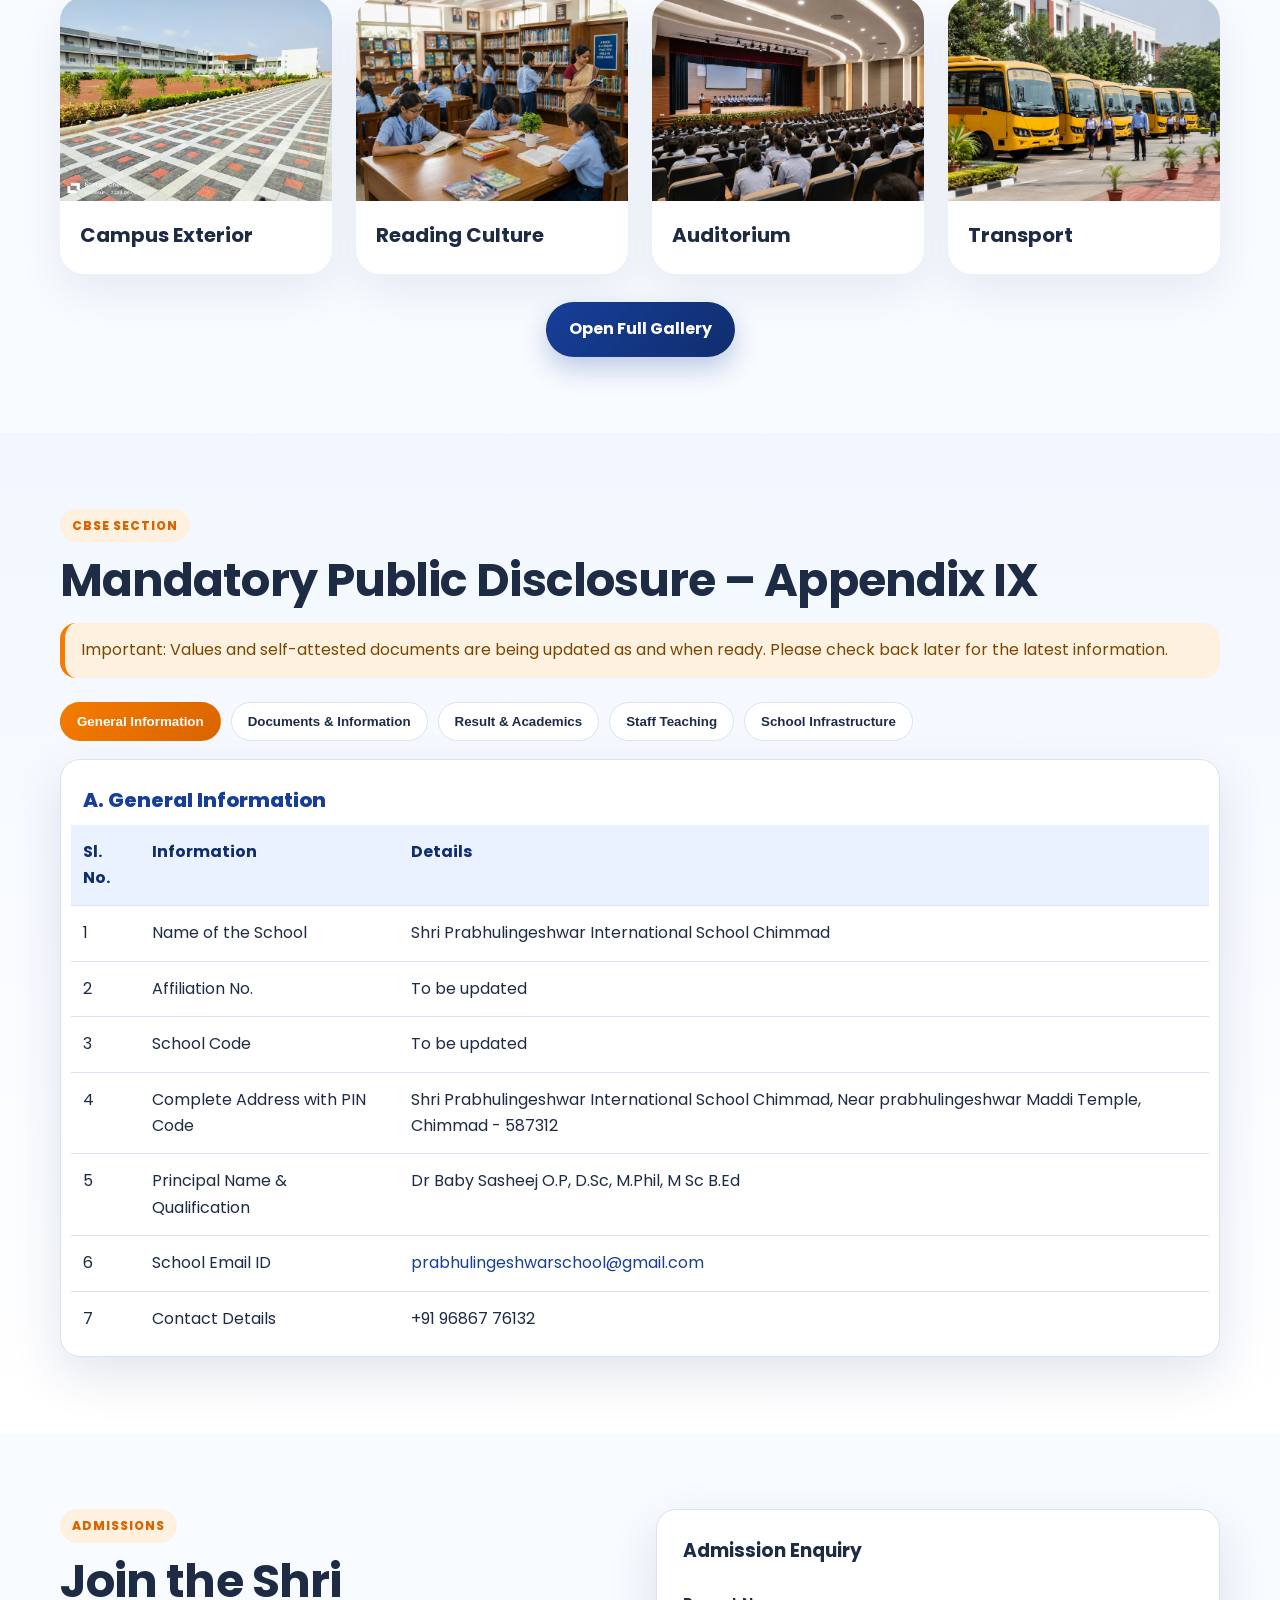
==== commit 3a1ee81f: "Update - affiliation status to "To be Affiliated to CBSE"" ====
--- a/index.html
+++ b/index.html
@@ -15,7 +15,7 @@
 
   <header class="top-strip">
     <div class="container top-strip-inner">
-      <div>Affiliated to CBSE, New Delhi</div>
+      <div>To be Affiliated to CBSE</div>
       <div class="contact-quick">
         <a href="mailto:prabhulingeshwarschool@gmail.com">prabhulingeshwarschool@gmail.com</a>
         <span>|</span>
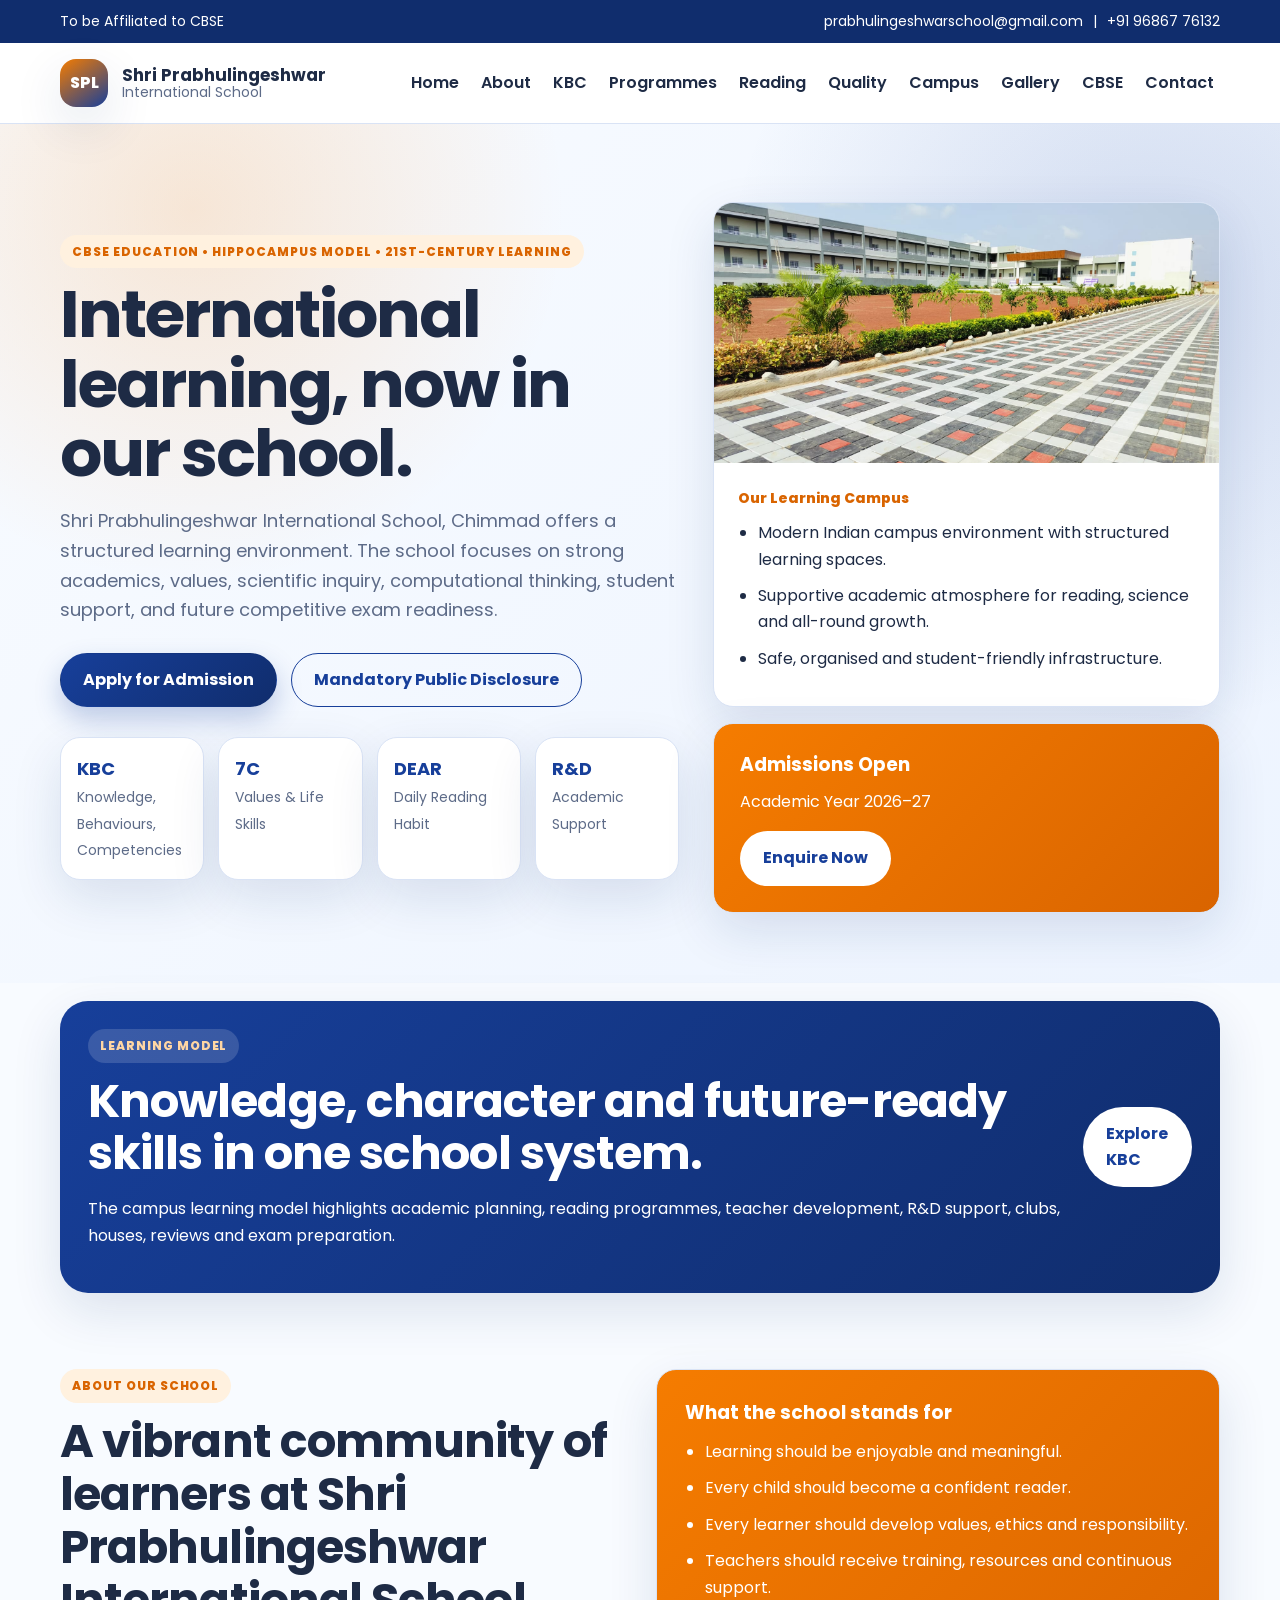
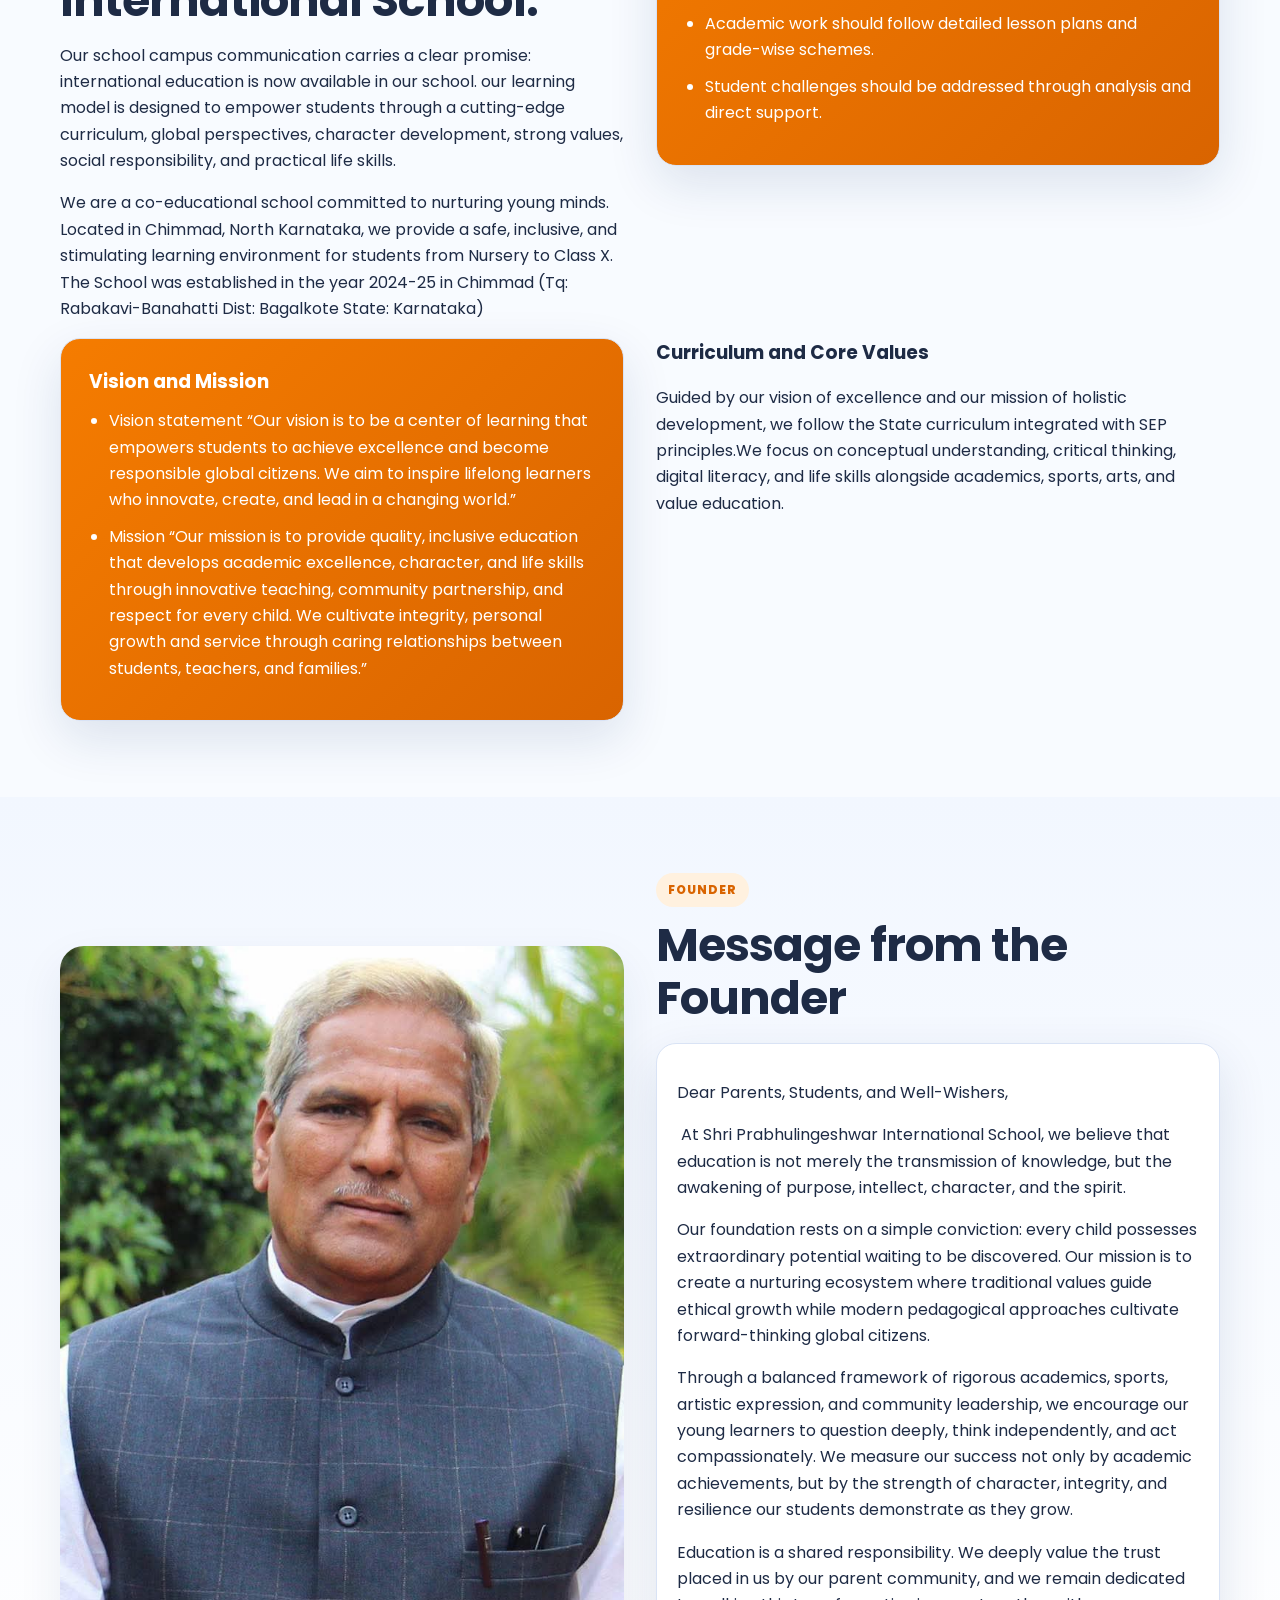
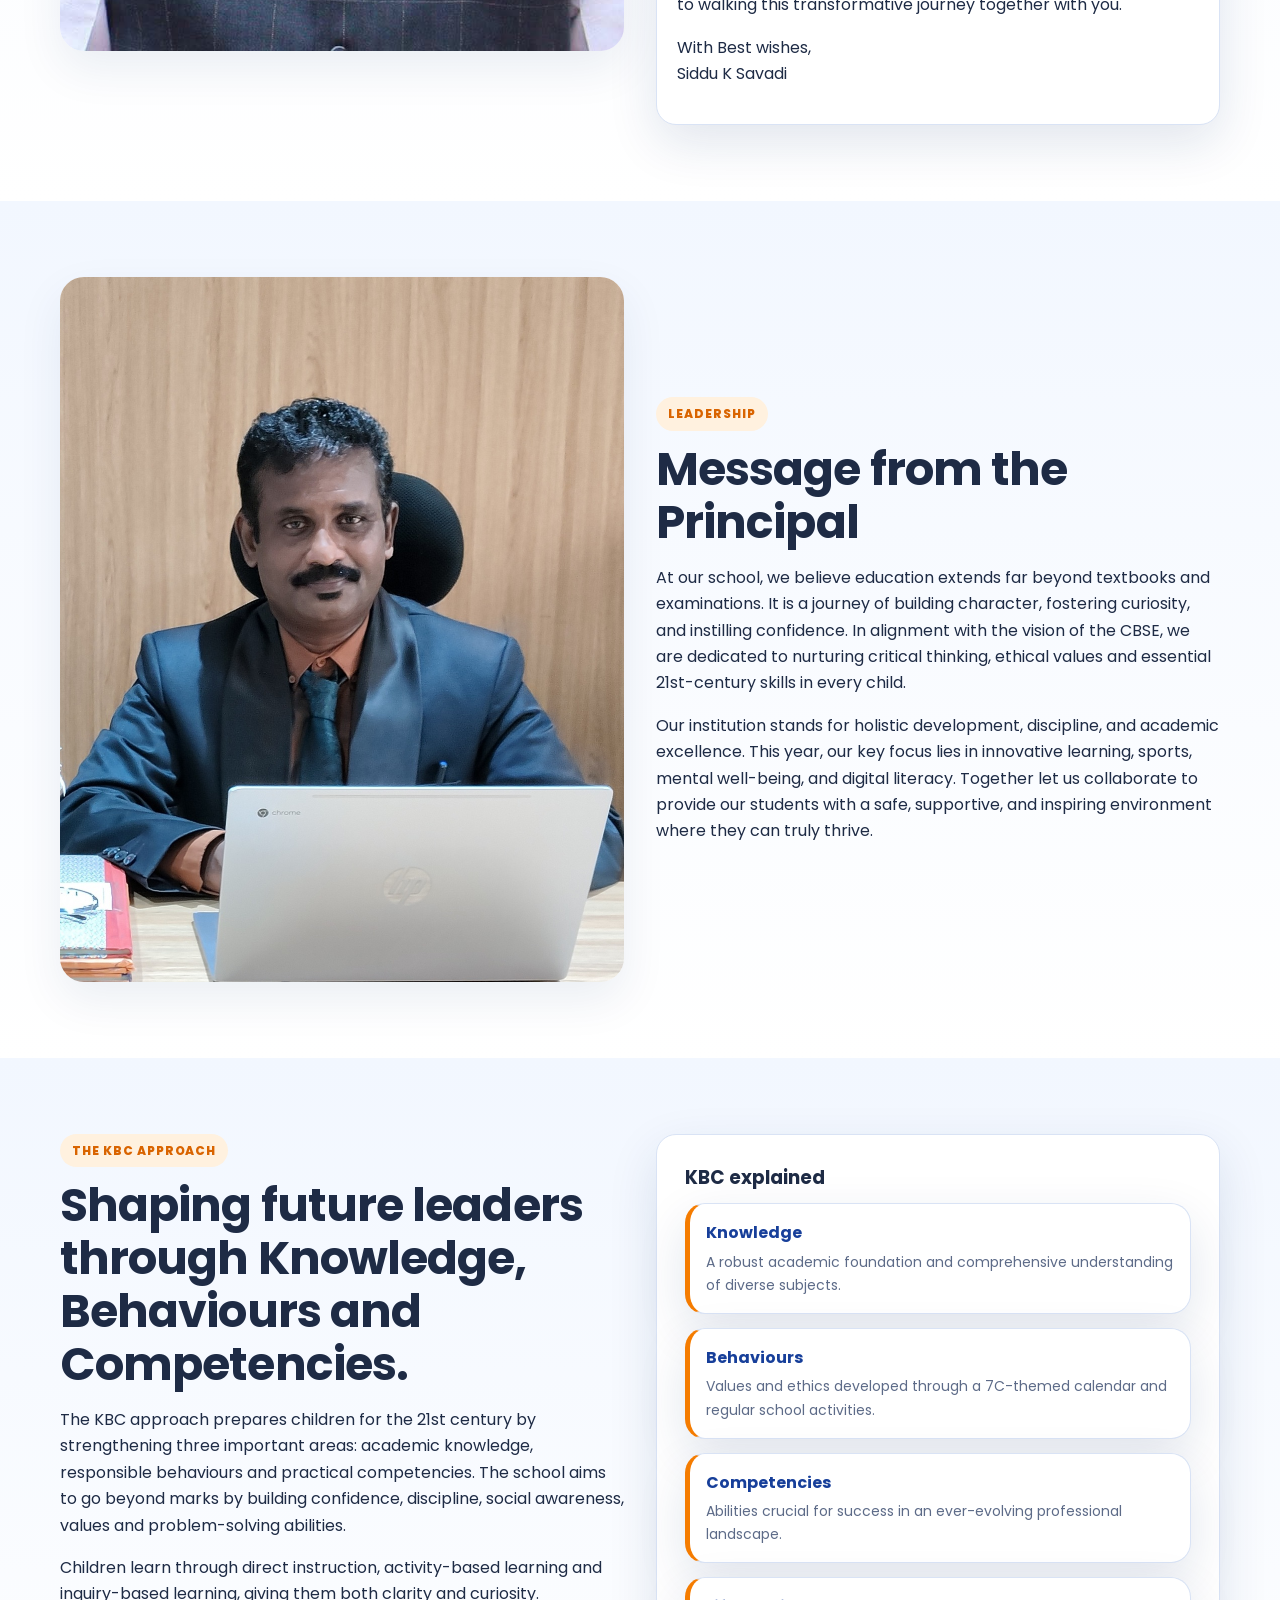
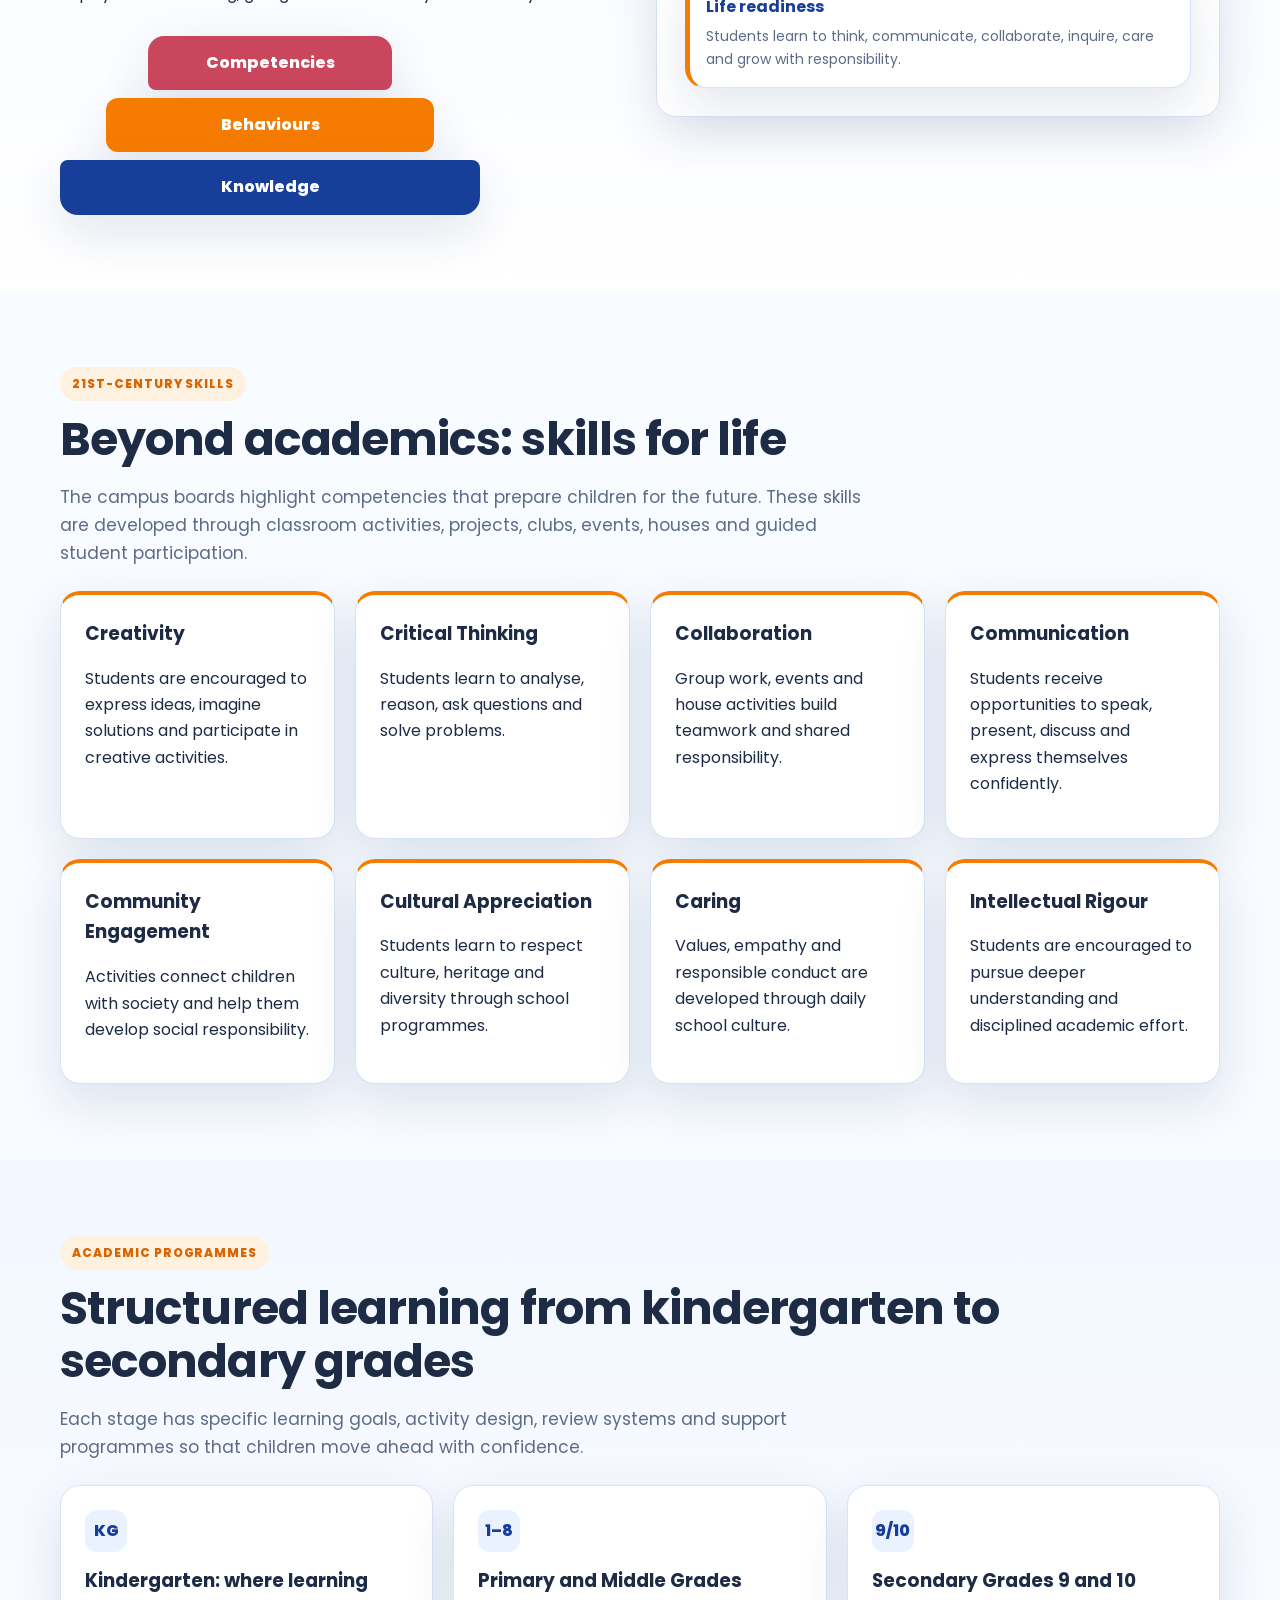
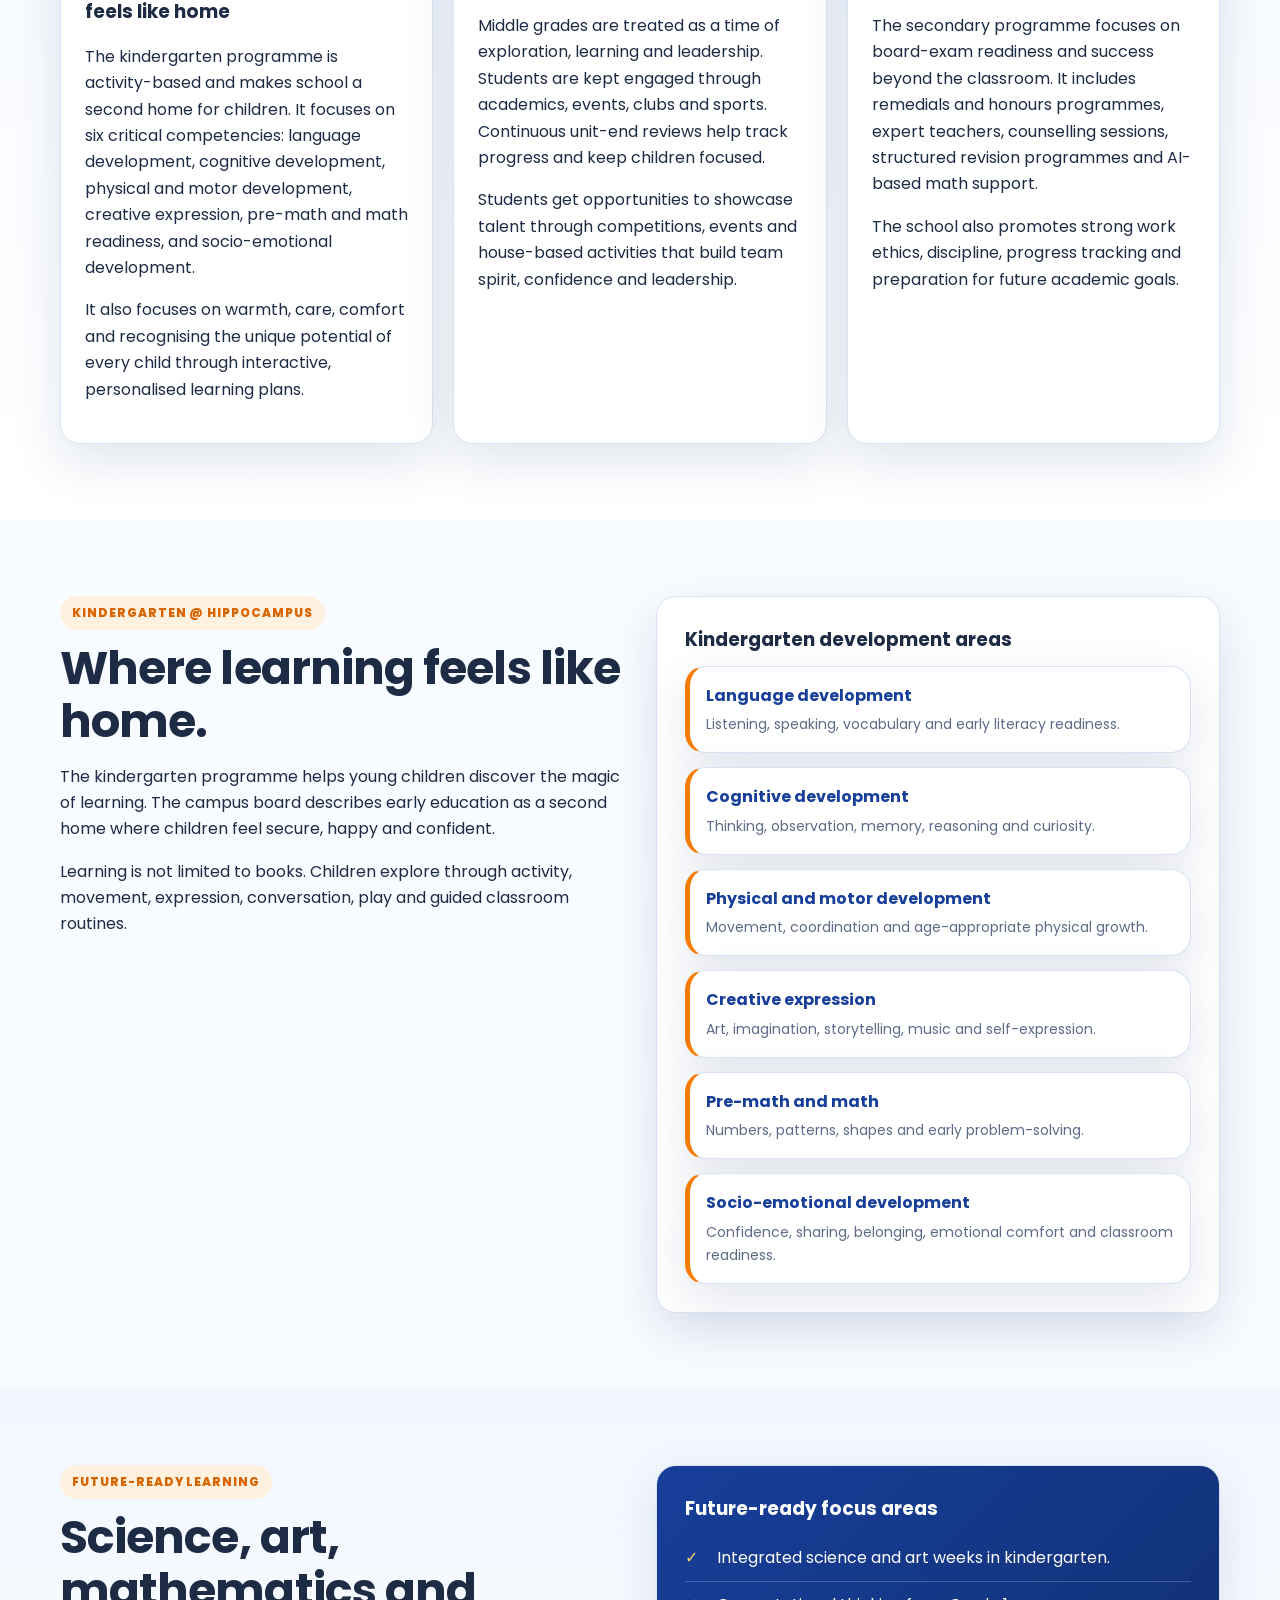
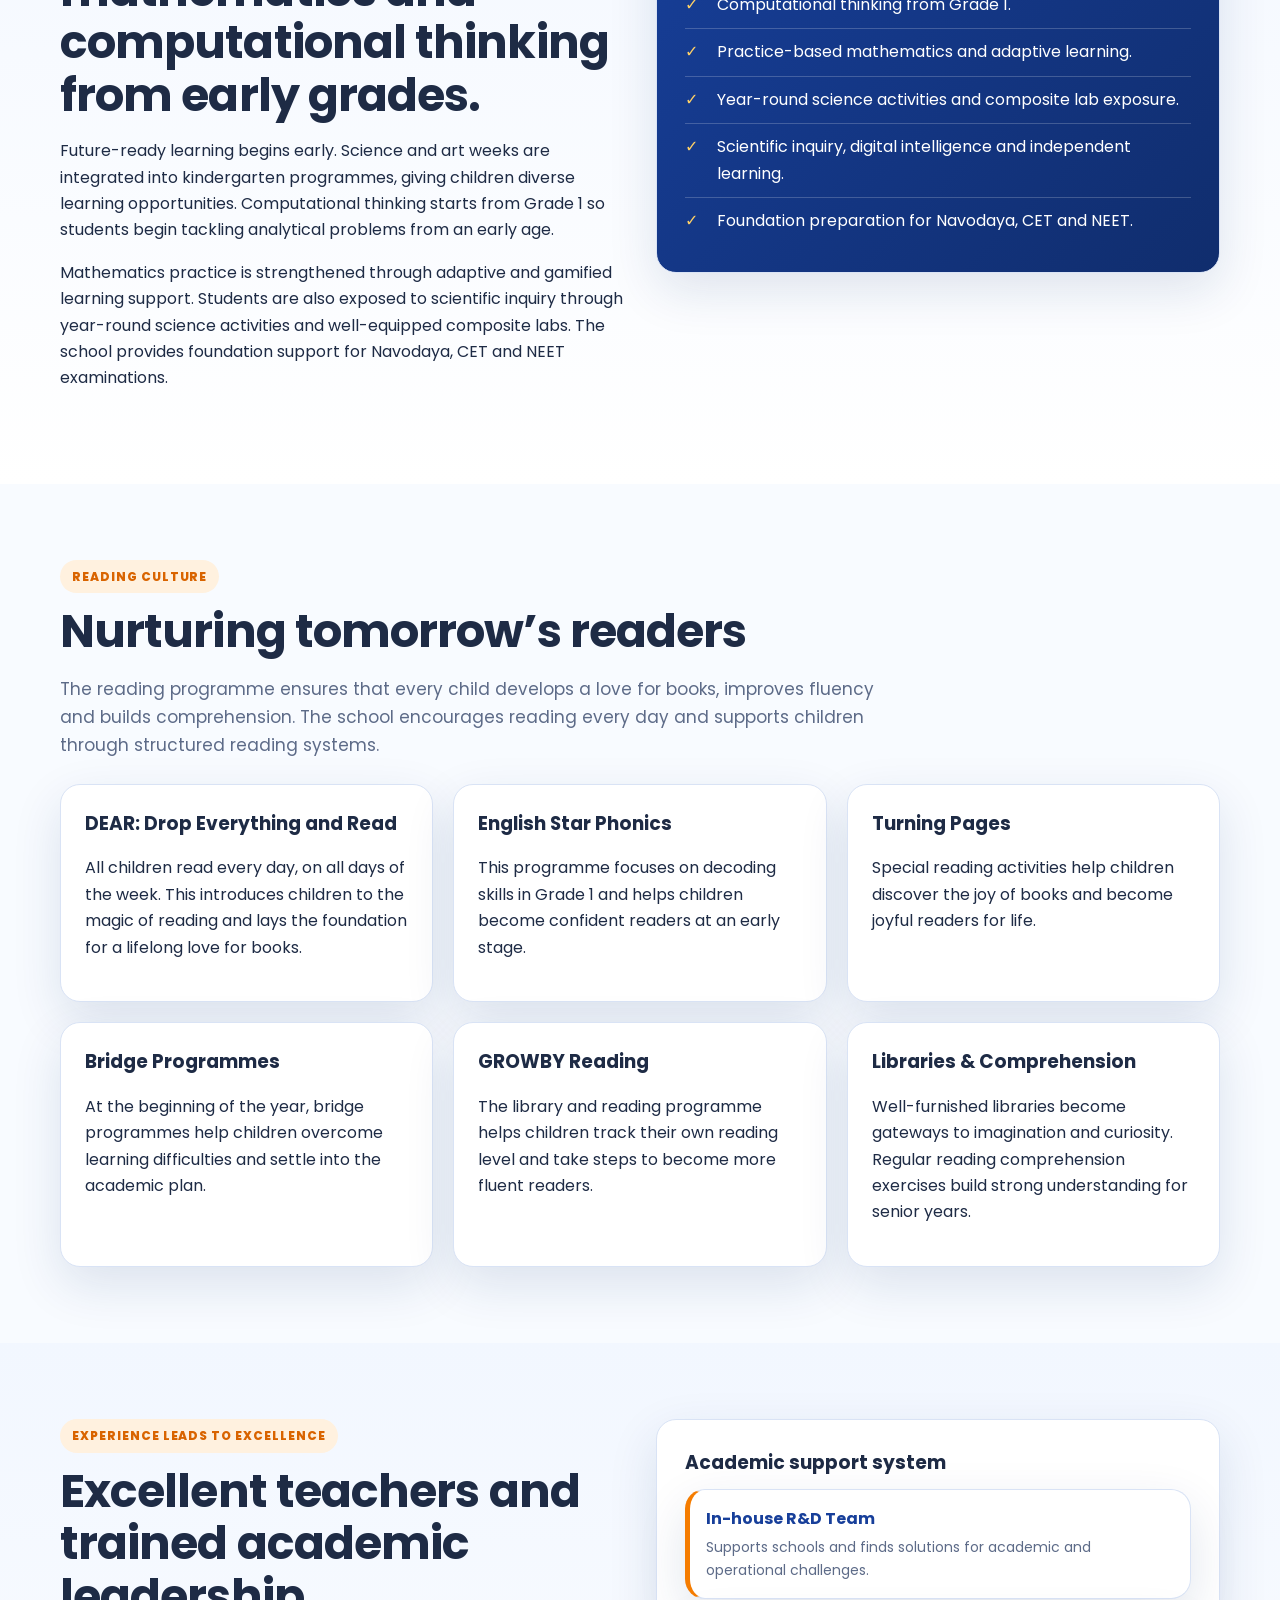
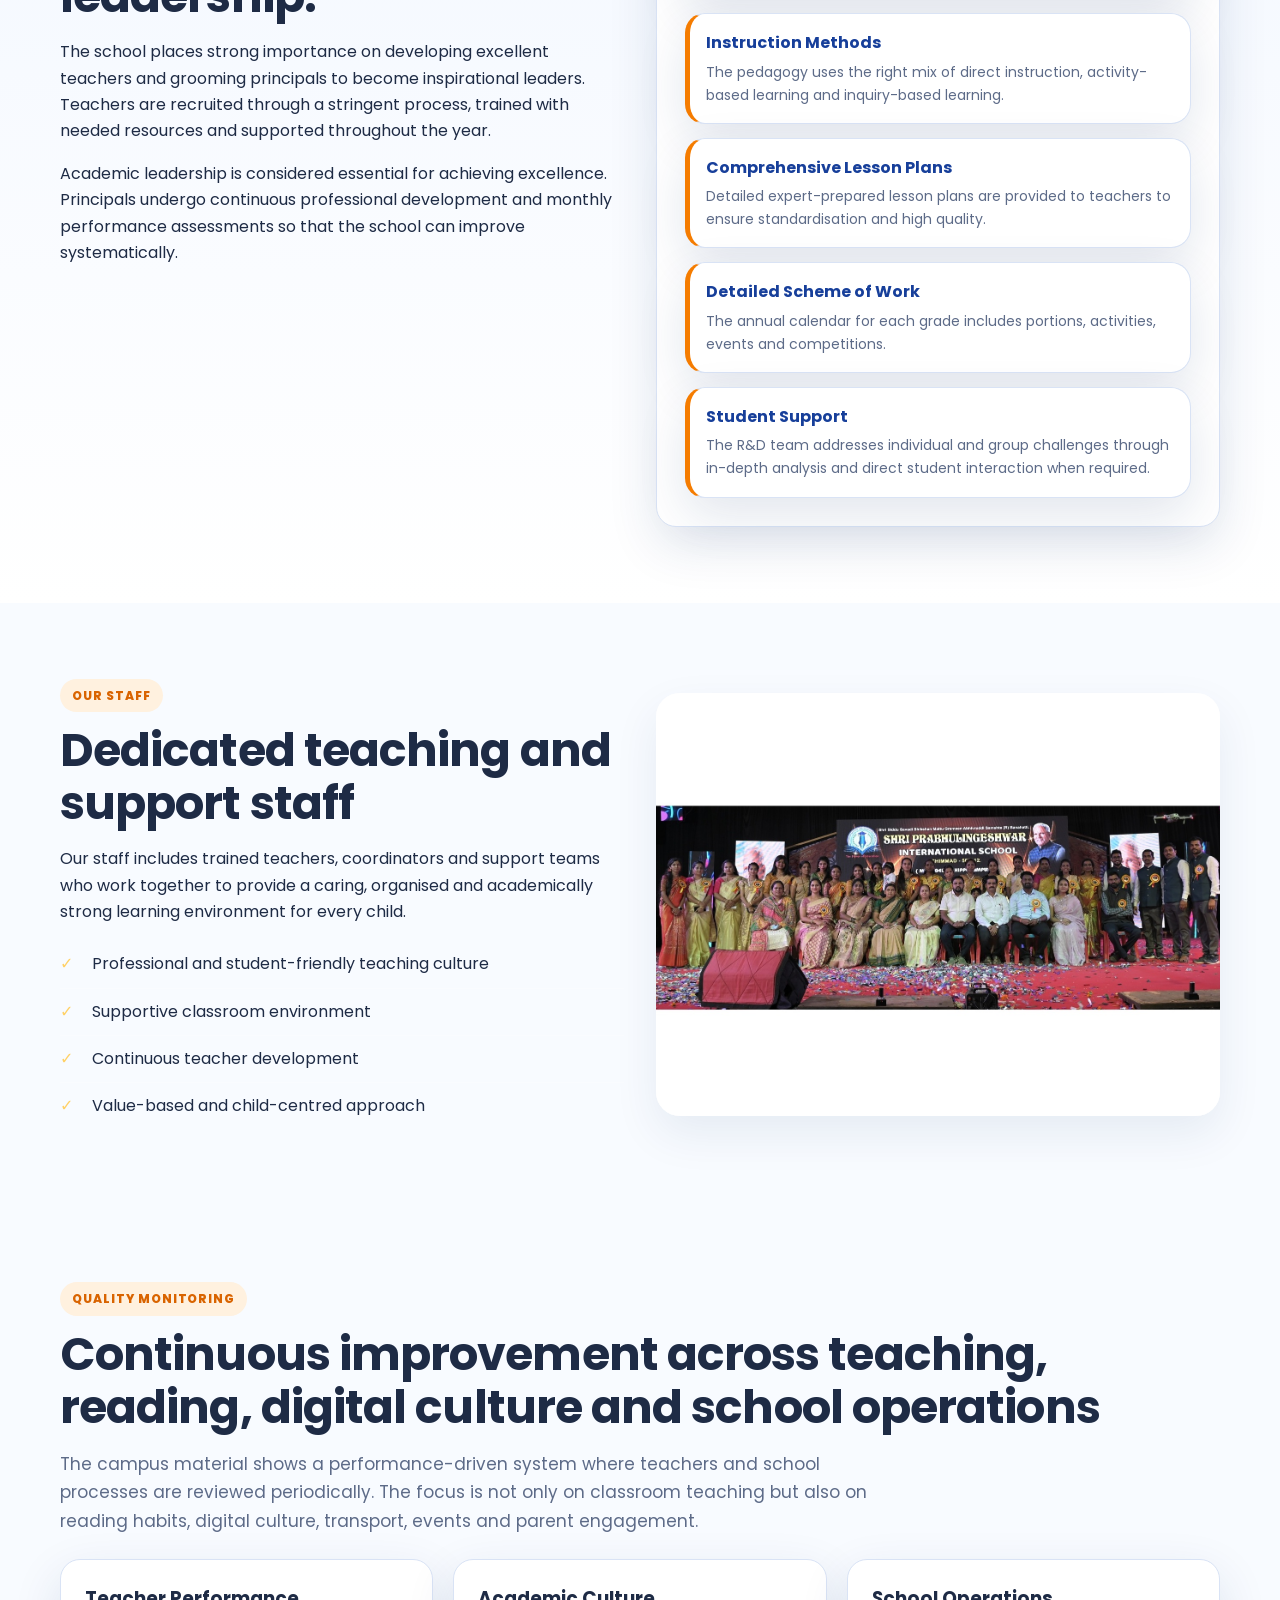
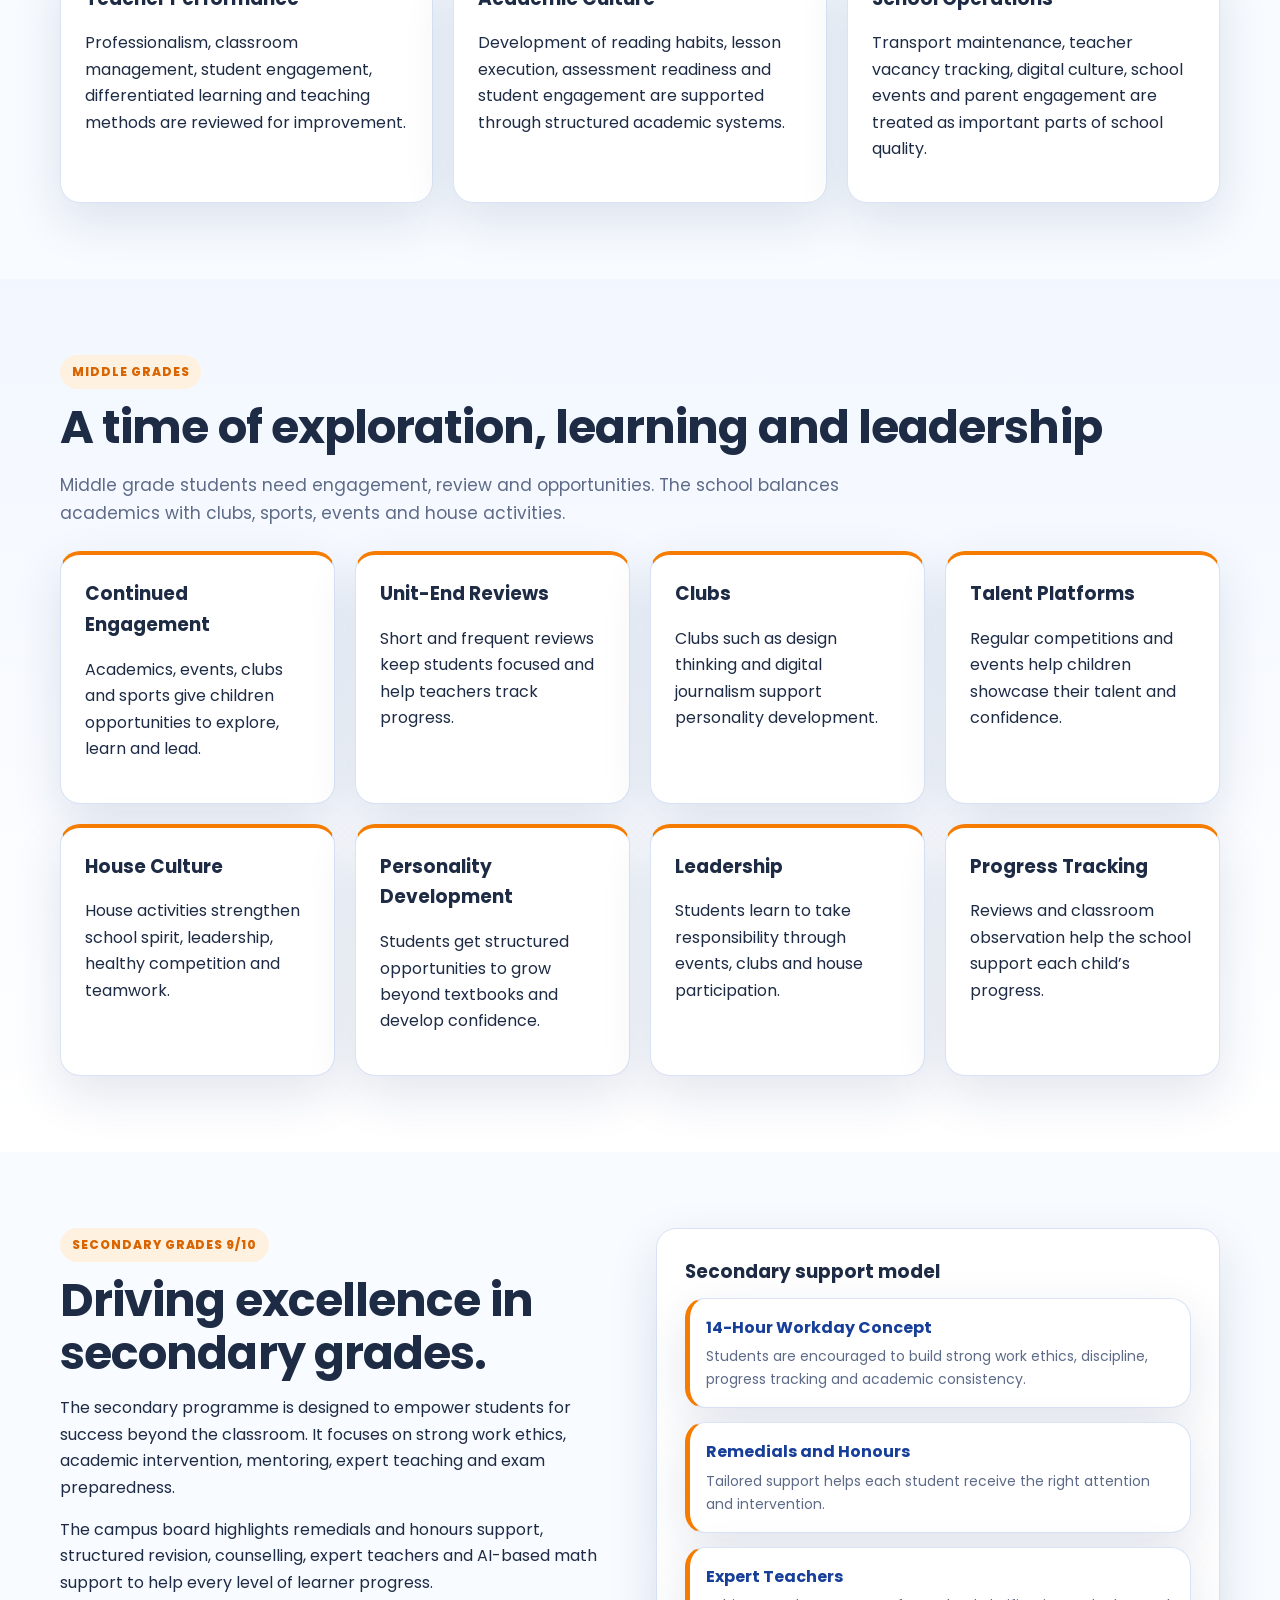
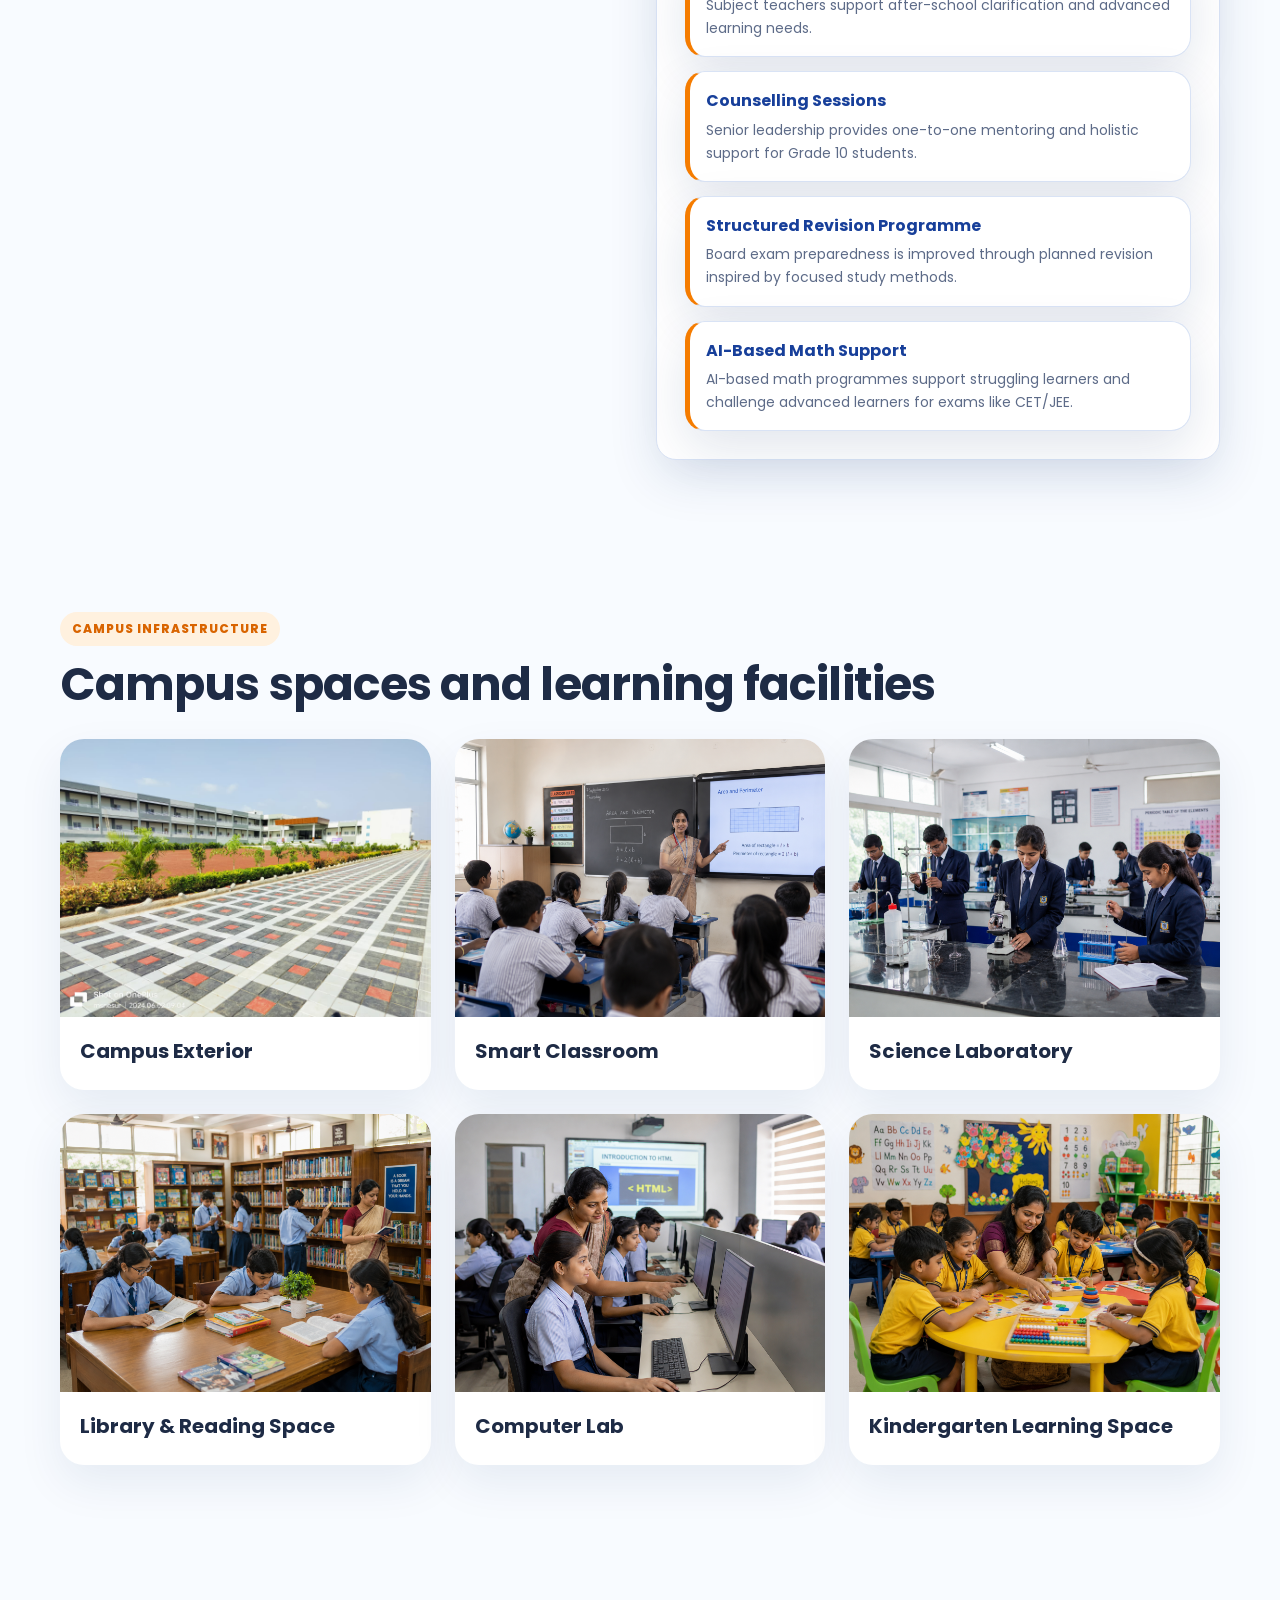
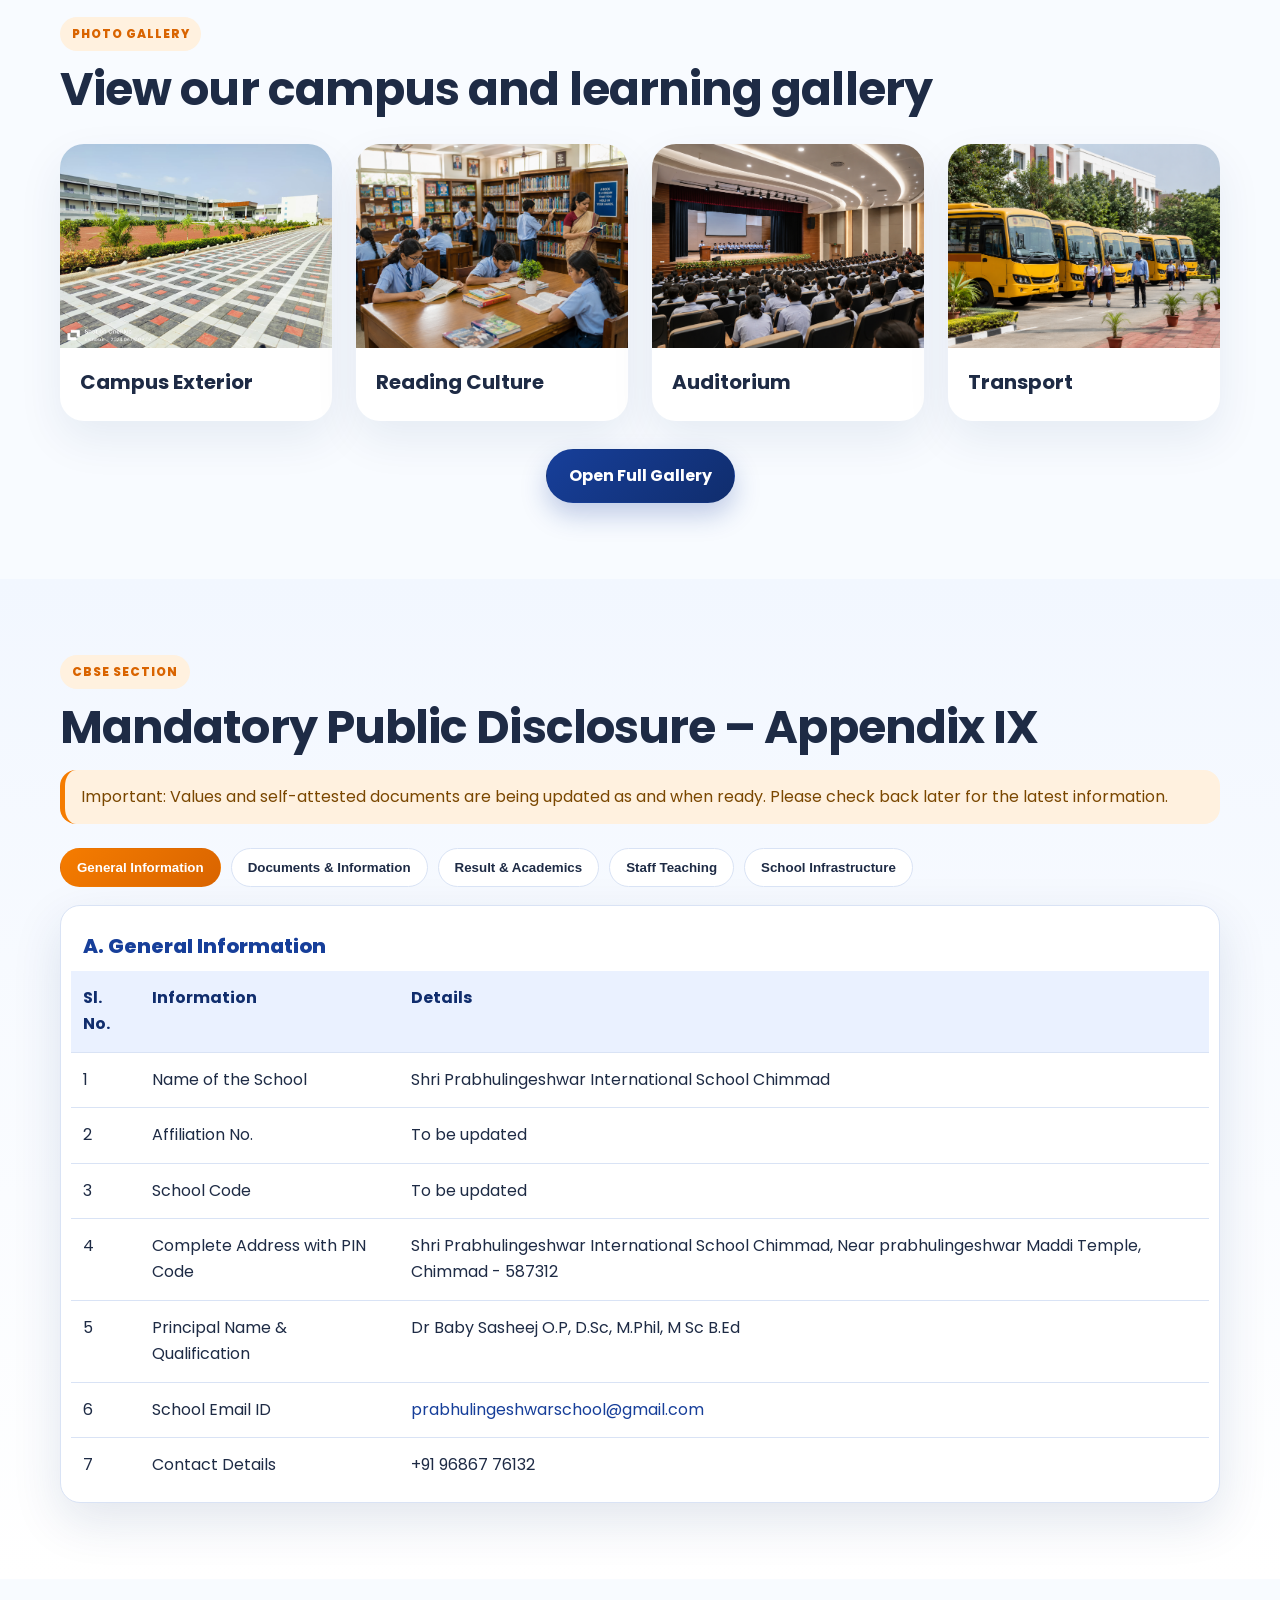
==== commit 059efab3: "Add message from founder in index.html" ====
--- a/index.html
+++ b/index.html
@@ -1,15 +1,18 @@
 <!doctype html>
 <html lang="en">
+
 <head>
   <meta charset="utf-8" />
   <meta name="viewport" content="width=device-width, initial-scale=1" />
   <title>Shri Prabhulingeshwar International School</title>
-  <meta name="description" content="Official website of Shri Prabhulingeshwar International School, Chimmad with CBSE disclosure, KBC learning approach, Hippocampus programmes, reading culture, R&D support and detailed school information." />
+  <meta name="description"
+    content="Official website of Shri Prabhulingeshwar International School, Chimmad with CBSE disclosure, KBC learning approach, Hippocampus programmes, reading culture, R&D support and detailed school information." />
   <link rel="stylesheet" href="styles.css" />
   <link rel="preconnect" href="https://fonts.googleapis.com">
   <link rel="preconnect" href="https://fonts.gstatic.com" crossorigin>
   <link href="https://fonts.googleapis.com/css2?family=Poppins:wght@400;500;600;700;800&display=swap" rel="stylesheet">
 </head>
+
 <body>
   <a class="skip-link" href="#main">Skip to main content</a>
 
@@ -74,10 +77,12 @@
           </div>
         </div>
 
-        
-<div class="hero-panel">
+
+        <div class="hero-panel">
           <div class="panel-card panel-main panel-photo-card">
-            <img src="assets/school main building.jpg" alt="Dummy campus infrastructure photo for Shri Prabhulingeshwar International School" class="hero-campus-photo">
+            <img src="assets/school main building.jpg"
+              alt="Dummy campus infrastructure photo for Shri Prabhulingeshwar International School"
+              class="hero-campus-photo">
             <div class="photo-card-content">
               <span class="panel-title">Our Learning Campus</span>
               <ul>
@@ -102,7 +107,8 @@
         <div>
           <p class="section-label">Learning Model</p>
           <h2>Knowledge, character and future-ready skills in one school system.</h2>
-          <p>The campus learning model highlights academic planning, reading programmes, teacher development, R&D support, clubs, houses, reviews and exam preparation.</p>
+          <p>The campus learning model highlights academic planning, reading programmes, teacher development, R&D
+            support, clubs, houses, reviews and exam preparation.</p>
         </div>
         <a class="btn btn-white" href="#kbc">Explore KBC</a>
       </div>
@@ -117,7 +123,7 @@
             now available in our school. our learning model is designed to empower students
             through a cutting-edge curriculum, global perspectives, character development, strong
             values, social responsibility, and practical life skills.</p>
-            <p>We are a co-educational school committed to nurturing young minds. Located in
+          <p>We are a co-educational school committed to nurturing young minds. Located in
             Chimmad, North Karnataka, we provide a safe, inclusive, and stimulating learning
             environment for students from Nursery to Class X. The School was established in
             the year 2024-25 in Chimmad (Tq: Rabakavi-Banahatti Dist: Bagalkote State:
@@ -135,7 +141,7 @@
           </ul>
         </div>
       </div>
-    <!-- </section>
+      <!-- </section>
     <section id="curriculum" class="section"> -->
       <div class="container split-layout">
         <div class="feature-box orange-box">
@@ -163,7 +169,7 @@
       </div>
     </section>
 
-        <section id="leadership_founder" class="section section-soft">
+    <section id="leadership_founder" class="section section-soft">
       <div class="container split-layout leadership-layout">
         <div class="image-card">
           <img src="assets/Shri Siddu K Savadi founder.jpg" alt="Founder portrait" class="section-photo portrait-photo">
@@ -174,10 +180,33 @@
           <p>
           </p>
           <p></p>
-          <!-- <div class="feature-box compact-box">
-            <h3>Suggested use</h3>
-            <p>Replace this dummy image and text with the actual Founder’s photograph, designation, qualifications and official message before final publication.</p>
-          </div> -->
+          <div class="feature-box compact-box">
+            <h3></h3>
+            <p>Dear Parents, Students, and Well-Wishers,</p>
+            <p>
+              ​ At Shri Prabhulingeshwar International School, we believe that education is not merely the
+              transmission of knowledge, but the awakening of purpose, intellect, character, and the spirit.
+            </p>
+            <p>
+              ​Our foundation rests on a simple conviction: every child possesses extraordinary potential waiting to
+              be discovered. Our mission is to create a nurturing ecosystem where traditional values guide ethical
+              growth while modern pedagogical approaches cultivate forward-thinking global citizens.
+            </p>
+            <p>
+              ​Through a balanced framework of rigorous academics, sports, artistic expression, and community
+              leadership, we encourage our young learners to question deeply, think independently, and act
+              compassionately. We measure our success not only by academic achievements, but by the strength
+              of character, integrity, and resilience our students demonstrate as they grow.
+            </p>
+            <p>
+              ​Education is a shared responsibility. We deeply value the trust placed in us by our parent community,
+              and we remain dedicated to walking this transformative journey together with you.
+            </p>
+            <p>
+              With ​Best wishes,
+              <br>​Siddu K Savadi
+            </p>
+          </div>
         </div>
       </div>
     </section>
@@ -214,8 +243,11 @@
         <div>
           <p class="section-label">The KBC Approach</p>
           <h2>Shaping future leaders through Knowledge, Behaviours and Competencies.</h2>
-          <p>The KBC approach prepares children for the 21st century by strengthening three important areas: academic knowledge, responsible behaviours and practical competencies. The school aims to go beyond marks by building confidence, discipline, social awareness, values and problem-solving abilities.</p>
-          <p>Children learn through direct instruction, activity-based learning and inquiry-based learning, giving them both clarity and curiosity.</p>
+          <p>The KBC approach prepares children for the 21st century by strengthening three important areas: academic
+            knowledge, responsible behaviours and practical competencies. The school aims to go beyond marks by building
+            confidence, discipline, social awareness, values and problem-solving abilities.</p>
+          <p>Children learn through direct instruction, activity-based learning and inquiry-based learning, giving them
+            both clarity and curiosity.</p>
           <div class="kbc-pyramid" aria-label="Knowledge Behaviours Competencies">
             <div class="kbc-layer layer-1">Competencies</div>
             <div class="kbc-layer layer-2">Behaviours</div>
@@ -225,10 +257,14 @@
         <div class="feature-box">
           <h3>KBC explained</h3>
           <div class="feature-list one-col">
-            <div class="feature-item"><strong>Knowledge</strong><span>A robust academic foundation and comprehensive understanding of diverse subjects.</span></div>
-            <div class="feature-item"><strong>Behaviours</strong><span>Values and ethics developed through a 7C-themed calendar and regular school activities.</span></div>
-            <div class="feature-item"><strong>Competencies</strong><span>Abilities crucial for success in an ever-evolving professional landscape.</span></div>
-            <div class="feature-item"><strong>Life readiness</strong><span>Students learn to think, communicate, collaborate, inquire, care and grow with responsibility.</span></div>
+            <div class="feature-item"><strong>Knowledge</strong><span>A robust academic foundation and comprehensive
+                understanding of diverse subjects.</span></div>
+            <div class="feature-item"><strong>Behaviours</strong><span>Values and ethics developed through a 7C-themed
+                calendar and regular school activities.</span></div>
+            <div class="feature-item"><strong>Competencies</strong><span>Abilities crucial for success in an
+                ever-evolving professional landscape.</span></div>
+            <div class="feature-item"><strong>Life readiness</strong><span>Students learn to think, communicate,
+                collaborate, inquire, care and grow with responsibility.</span></div>
           </div>
         </div>
       </div>
@@ -238,16 +274,42 @@
       <div class="container">
         <p class="section-label">21st-Century Skills</p>
         <h2>Beyond academics: skills for life</h2>
-        <p class="section-intro">The campus boards highlight competencies that prepare children for the future. These skills are developed through classroom activities, projects, clubs, events, houses and guided student participation.</p>
+        <p class="section-intro">The campus boards highlight competencies that prepare children for the future. These
+          skills are developed through classroom activities, projects, clubs, events, houses and guided student
+          participation.</p>
         <div class="card-grid four">
-          <article class="facility-card"><h3>Creativity</h3><p>Students are encouraged to express ideas, imagine solutions and participate in creative activities.</p></article>
-          <article class="facility-card"><h3>Critical Thinking</h3><p>Students learn to analyse, reason, ask questions and solve problems.</p></article>
-          <article class="facility-card"><h3>Collaboration</h3><p>Group work, events and house activities build teamwork and shared responsibility.</p></article>
-          <article class="facility-card"><h3>Communication</h3><p>Students receive opportunities to speak, present, discuss and express themselves confidently.</p></article>
-          <article class="facility-card"><h3>Community Engagement</h3><p>Activities connect children with society and help them develop social responsibility.</p></article>
-          <article class="facility-card"><h3>Cultural Appreciation</h3><p>Students learn to respect culture, heritage and diversity through school programmes.</p></article>
-          <article class="facility-card"><h3>Caring</h3><p>Values, empathy and responsible conduct are developed through daily school culture.</p></article>
-          <article class="facility-card"><h3>Intellectual Rigour</h3><p>Students are encouraged to pursue deeper understanding and disciplined academic effort.</p></article>
+          <article class="facility-card">
+            <h3>Creativity</h3>
+            <p>Students are encouraged to express ideas, imagine solutions and participate in creative activities.</p>
+          </article>
+          <article class="facility-card">
+            <h3>Critical Thinking</h3>
+            <p>Students learn to analyse, reason, ask questions and solve problems.</p>
+          </article>
+          <article class="facility-card">
+            <h3>Collaboration</h3>
+            <p>Group work, events and house activities build teamwork and shared responsibility.</p>
+          </article>
+          <article class="facility-card">
+            <h3>Communication</h3>
+            <p>Students receive opportunities to speak, present, discuss and express themselves confidently.</p>
+          </article>
+          <article class="facility-card">
+            <h3>Community Engagement</h3>
+            <p>Activities connect children with society and help them develop social responsibility.</p>
+          </article>
+          <article class="facility-card">
+            <h3>Cultural Appreciation</h3>
+            <p>Students learn to respect culture, heritage and diversity through school programmes.</p>
+          </article>
+          <article class="facility-card">
+            <h3>Caring</h3>
+            <p>Values, empathy and responsible conduct are developed through daily school culture.</p>
+          </article>
+          <article class="facility-card">
+            <h3>Intellectual Rigour</h3>
+            <p>Students are encouraged to pursue deeper understanding and disciplined academic effort.</p>
+          </article>
         </div>
       </div>
     </section>
@@ -256,25 +318,35 @@
       <div class="container">
         <p class="section-label">Academic Programmes</p>
         <h2>Structured learning from kindergarten to secondary grades</h2>
-        <p class="section-intro">Each stage has specific learning goals, activity design, review systems and support programmes so that children move ahead with confidence.</p>
+        <p class="section-intro">Each stage has specific learning goals, activity design, review systems and support
+          programmes so that children move ahead with confidence.</p>
         <div class="card-grid three">
           <article class="info-card">
             <span class="card-number">KG</span>
             <h3>Kindergarten: where learning feels like home</h3>
-            <p>The kindergarten programme is activity-based and makes school a second home for children. It focuses on six critical competencies: language development, cognitive development, physical and motor development, creative expression, pre-math and math readiness, and socio-emotional development.</p>
-            <p>It also focuses on warmth, care, comfort and recognising the unique potential of every child through interactive, personalised learning plans.</p>
+            <p>The kindergarten programme is activity-based and makes school a second home for children. It focuses on
+              six critical competencies: language development, cognitive development, physical and motor development,
+              creative expression, pre-math and math readiness, and socio-emotional development.</p>
+            <p>It also focuses on warmth, care, comfort and recognising the unique potential of every child through
+              interactive, personalised learning plans.</p>
           </article>
           <article class="info-card">
             <span class="card-number">1–8</span>
             <h3>Primary and Middle Grades</h3>
-            <p>Middle grades are treated as a time of exploration, learning and leadership. Students are kept engaged through academics, events, clubs and sports. Continuous unit-end reviews help track progress and keep children focused.</p>
-            <p>Students get opportunities to showcase talent through competitions, events and house-based activities that build team spirit, confidence and leadership.</p>
+            <p>Middle grades are treated as a time of exploration, learning and leadership. Students are kept engaged
+              through academics, events, clubs and sports. Continuous unit-end reviews help track progress and keep
+              children focused.</p>
+            <p>Students get opportunities to showcase talent through competitions, events and house-based activities
+              that build team spirit, confidence and leadership.</p>
           </article>
           <article class="info-card">
             <span class="card-number">9/10</span>
             <h3>Secondary Grades 9 and 10</h3>
-            <p>The secondary programme focuses on board-exam readiness and success beyond the classroom. It includes remedials and honours programmes, expert teachers, counselling sessions, structured revision programmes and AI-based math support.</p>
-            <p>The school also promotes strong work ethics, discipline, progress tracking and preparation for future academic goals.</p>
+            <p>The secondary programme focuses on board-exam readiness and success beyond the classroom. It includes
+              remedials and honours programmes, expert teachers, counselling sessions, structured revision programmes
+              and AI-based math support.</p>
+            <p>The school also promotes strong work ethics, discipline, progress tracking and preparation for future
+              academic goals.</p>
           </article>
         </div>
       </div>
@@ -285,18 +357,26 @@
         <div>
           <p class="section-label">Kindergarten @ Hippocampus</p>
           <h2>Where learning feels like home.</h2>
-          <p>The kindergarten programme helps young children discover the magic of learning. The campus board describes early education as a second home where children feel secure, happy and confident.</p>
-          <p>Learning is not limited to books. Children explore through activity, movement, expression, conversation, play and guided classroom routines.</p>
+          <p>The kindergarten programme helps young children discover the magic of learning. The campus board describes
+            early education as a second home where children feel secure, happy and confident.</p>
+          <p>Learning is not limited to books. Children explore through activity, movement, expression, conversation,
+            play and guided classroom routines.</p>
         </div>
         <div class="feature-box">
           <h3>Kindergarten development areas</h3>
           <div class="feature-list one-col">
-            <div class="feature-item"><strong>Language development</strong><span>Listening, speaking, vocabulary and early literacy readiness.</span></div>
-            <div class="feature-item"><strong>Cognitive development</strong><span>Thinking, observation, memory, reasoning and curiosity.</span></div>
-            <div class="feature-item"><strong>Physical and motor development</strong><span>Movement, coordination and age-appropriate physical growth.</span></div>
-            <div class="feature-item"><strong>Creative expression</strong><span>Art, imagination, storytelling, music and self-expression.</span></div>
-            <div class="feature-item"><strong>Pre-math and math</strong><span>Numbers, patterns, shapes and early problem-solving.</span></div>
-            <div class="feature-item"><strong>Socio-emotional development</strong><span>Confidence, sharing, belonging, emotional comfort and classroom readiness.</span></div>
+            <div class="feature-item"><strong>Language development</strong><span>Listening, speaking, vocabulary and
+                early literacy readiness.</span></div>
+            <div class="feature-item"><strong>Cognitive development</strong><span>Thinking, observation, memory,
+                reasoning and curiosity.</span></div>
+            <div class="feature-item"><strong>Physical and motor development</strong><span>Movement, coordination and
+                age-appropriate physical growth.</span></div>
+            <div class="feature-item"><strong>Creative expression</strong><span>Art, imagination, storytelling, music
+                and self-expression.</span></div>
+            <div class="feature-item"><strong>Pre-math and math</strong><span>Numbers, patterns, shapes and early
+                problem-solving.</span></div>
+            <div class="feature-item"><strong>Socio-emotional development</strong><span>Confidence, sharing, belonging,
+                emotional comfort and classroom readiness.</span></div>
           </div>
         </div>
       </div>
@@ -307,8 +387,12 @@
         <div>
           <p class="section-label">Future-Ready Learning</p>
           <h2>Science, art, mathematics and computational thinking from early grades.</h2>
-          <p>Future-ready learning begins early. Science and art weeks are integrated into kindergarten programmes, giving children diverse learning opportunities. Computational thinking starts from Grade 1 so students begin tackling analytical problems from an early age.</p>
-          <p>Mathematics practice is strengthened through adaptive and gamified learning support. Students are also exposed to scientific inquiry through year-round science activities and well-equipped composite labs. The school provides foundation support for Navodaya, CET and NEET examinations.</p>
+          <p>Future-ready learning begins early. Science and art weeks are integrated into kindergarten programmes,
+            giving children diverse learning opportunities. Computational thinking starts from Grade 1 so students begin
+            tackling analytical problems from an early age.</p>
+          <p>Mathematics practice is strengthened through adaptive and gamified learning support. Students are also
+            exposed to scientific inquiry through year-round science activities and well-equipped composite labs. The
+            school provides foundation support for Navodaya, CET and NEET examinations.</p>
         </div>
         <div class="feature-box blue-box">
           <h3>Future-ready focus areas</h3>
@@ -328,14 +412,40 @@
       <div class="container">
         <p class="section-label">Reading Culture</p>
         <h2>Nurturing tomorrow’s readers</h2>
-        <p class="section-intro">The reading programme ensures that every child develops a love for books, improves fluency and builds comprehension. The school encourages reading every day and supports children through structured reading systems.</p>
+        <p class="section-intro">The reading programme ensures that every child develops a love for books, improves
+          fluency and builds comprehension. The school encourages reading every day and supports children through
+          structured reading systems.</p>
         <div class="card-grid three">
-          <article class="info-card"><h3>DEAR: Drop Everything and Read</h3><p>All children read every day, on all days of the week. This introduces children to the magic of reading and lays the foundation for a lifelong love for books.</p></article>
-          <article class="info-card"><h3>English Star Phonics</h3><p>This programme focuses on decoding skills in Grade 1 and helps children become confident readers at an early stage.</p></article>
-          <article class="info-card"><h3>Turning Pages</h3><p>Special reading activities help children discover the joy of books and become joyful readers for life.</p></article>
-          <article class="info-card"><h3>Bridge Programmes</h3><p>At the beginning of the year, bridge programmes help children overcome learning difficulties and settle into the academic plan.</p></article>
-          <article class="info-card"><h3>GROWBY Reading</h3><p>The library and reading programme helps children track their own reading level and take steps to become more fluent readers.</p></article>
-          <article class="info-card"><h3>Libraries & Comprehension</h3><p>Well-furnished libraries become gateways to imagination and curiosity. Regular reading comprehension exercises build strong understanding for senior years.</p></article>
+          <article class="info-card">
+            <h3>DEAR: Drop Everything and Read</h3>
+            <p>All children read every day, on all days of the week. This introduces children to the magic of reading
+              and lays the foundation for a lifelong love for books.</p>
+          </article>
+          <article class="info-card">
+            <h3>English Star Phonics</h3>
+            <p>This programme focuses on decoding skills in Grade 1 and helps children become confident readers at an
+              early stage.</p>
+          </article>
+          <article class="info-card">
+            <h3>Turning Pages</h3>
+            <p>Special reading activities help children discover the joy of books and become joyful readers for life.
+            </p>
+          </article>
+          <article class="info-card">
+            <h3>Bridge Programmes</h3>
+            <p>At the beginning of the year, bridge programmes help children overcome learning difficulties and settle
+              into the academic plan.</p>
+          </article>
+          <article class="info-card">
+            <h3>GROWBY Reading</h3>
+            <p>The library and reading programme helps children track their own reading level and take steps to become
+              more fluent readers.</p>
+          </article>
+          <article class="info-card">
+            <h3>Libraries & Comprehension</h3>
+            <p>Well-furnished libraries become gateways to imagination and curiosity. Regular reading comprehension
+              exercises build strong understanding for senior years.</p>
+          </article>
         </div>
       </div>
     </section>
@@ -345,17 +455,26 @@
         <div>
           <p class="section-label">Experience Leads to Excellence</p>
           <h2>Excellent teachers and trained academic leadership.</h2>
-          <p>The school places strong importance on developing excellent teachers and grooming principals to become inspirational leaders. Teachers are recruited through a stringent process, trained with needed resources and supported throughout the year.</p>
-          <p>Academic leadership is considered essential for achieving excellence. Principals undergo continuous professional development and monthly performance assessments so that the school can improve systematically.</p>
+          <p>The school places strong importance on developing excellent teachers and grooming principals to become
+            inspirational leaders. Teachers are recruited through a stringent process, trained with needed resources and
+            supported throughout the year.</p>
+          <p>Academic leadership is considered essential for achieving excellence. Principals undergo continuous
+            professional development and monthly performance assessments so that the school can improve systematically.
+          </p>
         </div>
         <div class="feature-box">
           <h3>Academic support system</h3>
           <div class="feature-list one-col">
-            <div class="feature-item"><strong>In-house R&D Team</strong><span>Supports schools and finds solutions for academic and operational challenges.</span></div>
-            <div class="feature-item"><strong>Instruction Methods</strong><span>The pedagogy uses the right mix of direct instruction, activity-based learning and inquiry-based learning.</span></div>
-            <div class="feature-item"><strong>Comprehensive Lesson Plans</strong><span>Detailed expert-prepared lesson plans are provided to teachers to ensure standardisation and high quality.</span></div>
-            <div class="feature-item"><strong>Detailed Scheme of Work</strong><span>The annual calendar for each grade includes portions, activities, events and competitions.</span></div>
-            <div class="feature-item"><strong>Student Support</strong><span>The R&D team addresses individual and group challenges through in-depth analysis and direct student interaction when required.</span></div>
+            <div class="feature-item"><strong>In-house R&D Team</strong><span>Supports schools and finds solutions for
+                academic and operational challenges.</span></div>
+            <div class="feature-item"><strong>Instruction Methods</strong><span>The pedagogy uses the right mix of
+                direct instruction, activity-based learning and inquiry-based learning.</span></div>
+            <div class="feature-item"><strong>Comprehensive Lesson Plans</strong><span>Detailed expert-prepared lesson
+                plans are provided to teachers to ensure standardisation and high quality.</span></div>
+            <div class="feature-item"><strong>Detailed Scheme of Work</strong><span>The annual calendar for each grade
+                includes portions, activities, events and competitions.</span></div>
+            <div class="feature-item"><strong>Student Support</strong><span>The R&D team addresses individual and group
+                challenges through in-depth analysis and direct student interaction when required.</span></div>
           </div>
         </div>
       </div>
@@ -368,7 +487,8 @@
           <p class="section-label">Our Staff</p>
           <h2>Dedicated teaching and support staff</h2>
           <!-- <p>This section uses a <strong>dummy Indian staff group photograph</strong> to visually represent the school’s team. It can later be replaced with official school staff photos.</p> -->
-          <p>Our staff includes trained teachers, coordinators and support teams who work together to provide a caring, organised and academically strong learning environment for every child.</p>
+          <p>Our staff includes trained teachers, coordinators and support teams who work together to provide a caring,
+            organised and academically strong learning environment for every child.</p>
           <ul class="check-list">
             <li>Professional and student-friendly teaching culture</li>
             <li>Supportive classroom environment</li>
@@ -377,7 +497,8 @@
           </ul>
         </div>
         <div class="image-card">
-          <img src="assets/Society member and teaching Faculty.jpg" alt="Dummy school staff group photo" class="section-photo wide-photo">
+          <img src="assets/Society member and teaching Faculty.jpg" alt="Dummy school staff group photo"
+            class="section-photo wide-photo">
         </div>
       </div>
     </section>
@@ -386,11 +507,25 @@
       <div class="container">
         <p class="section-label">Quality Monitoring</p>
         <h2>Continuous improvement across teaching, reading, digital culture and school operations</h2>
-        <p class="section-intro">The campus material shows a performance-driven system where teachers and school processes are reviewed periodically. The focus is not only on classroom teaching but also on reading habits, digital culture, transport, events and parent engagement.</p>
+        <p class="section-intro">The campus material shows a performance-driven system where teachers and school
+          processes are reviewed periodically. The focus is not only on classroom teaching but also on reading habits,
+          digital culture, transport, events and parent engagement.</p>
         <div class="card-grid three">
-          <article class="info-card"><h3>Teacher Performance</h3><p>Professionalism, classroom management, student engagement, differentiated learning and teaching methods are reviewed for improvement.</p></article>
-          <article class="info-card"><h3>Academic Culture</h3><p>Development of reading habits, lesson execution, assessment readiness and student engagement are supported through structured academic systems.</p></article>
-          <article class="info-card"><h3>School Operations</h3><p>Transport maintenance, teacher vacancy tracking, digital culture, school events and parent engagement are treated as important parts of school quality.</p></article>
+          <article class="info-card">
+            <h3>Teacher Performance</h3>
+            <p>Professionalism, classroom management, student engagement, differentiated learning and teaching methods
+              are reviewed for improvement.</p>
+          </article>
+          <article class="info-card">
+            <h3>Academic Culture</h3>
+            <p>Development of reading habits, lesson execution, assessment readiness and student engagement are
+              supported through structured academic systems.</p>
+          </article>
+          <article class="info-card">
+            <h3>School Operations</h3>
+            <p>Transport maintenance, teacher vacancy tracking, digital culture, school events and parent engagement are
+              treated as important parts of school quality.</p>
+          </article>
         </div>
       </div>
     </section>
@@ -399,16 +534,41 @@
       <div class="container">
         <p class="section-label">Middle Grades</p>
         <h2>A time of exploration, learning and leadership</h2>
-        <p class="section-intro">Middle grade students need engagement, review and opportunities. The school balances academics with clubs, sports, events and house activities.</p>
+        <p class="section-intro">Middle grade students need engagement, review and opportunities. The school balances
+          academics with clubs, sports, events and house activities.</p>
         <div class="card-grid four">
-          <article class="facility-card"><h3>Continued Engagement</h3><p>Academics, events, clubs and sports give children opportunities to explore, learn and lead.</p></article>
-          <article class="facility-card"><h3>Unit-End Reviews</h3><p>Short and frequent reviews keep students focused and help teachers track progress.</p></article>
-          <article class="facility-card"><h3>Clubs</h3><p>Clubs such as design thinking and digital journalism support personality development.</p></article>
-          <article class="facility-card"><h3>Talent Platforms</h3><p>Regular competitions and events help children showcase their talent and confidence.</p></article>
-          <article class="facility-card"><h3>House Culture</h3><p>House activities strengthen school spirit, leadership, healthy competition and teamwork.</p></article>
-          <article class="facility-card"><h3>Personality Development</h3><p>Students get structured opportunities to grow beyond textbooks and develop confidence.</p></article>
-          <article class="facility-card"><h3>Leadership</h3><p>Students learn to take responsibility through events, clubs and house participation.</p></article>
-          <article class="facility-card"><h3>Progress Tracking</h3><p>Reviews and classroom observation help the school support each child’s progress.</p></article>
+          <article class="facility-card">
+            <h3>Continued Engagement</h3>
+            <p>Academics, events, clubs and sports give children opportunities to explore, learn and lead.</p>
+          </article>
+          <article class="facility-card">
+            <h3>Unit-End Reviews</h3>
+            <p>Short and frequent reviews keep students focused and help teachers track progress.</p>
+          </article>
+          <article class="facility-card">
+            <h3>Clubs</h3>
+            <p>Clubs such as design thinking and digital journalism support personality development.</p>
+          </article>
+          <article class="facility-card">
+            <h3>Talent Platforms</h3>
+            <p>Regular competitions and events help children showcase their talent and confidence.</p>
+          </article>
+          <article class="facility-card">
+            <h3>House Culture</h3>
+            <p>House activities strengthen school spirit, leadership, healthy competition and teamwork.</p>
+          </article>
+          <article class="facility-card">
+            <h3>Personality Development</h3>
+            <p>Students get structured opportunities to grow beyond textbooks and develop confidence.</p>
+          </article>
+          <article class="facility-card">
+            <h3>Leadership</h3>
+            <p>Students learn to take responsibility through events, clubs and house participation.</p>
+          </article>
+          <article class="facility-card">
+            <h3>Progress Tracking</h3>
+            <p>Reviews and classroom observation help the school support each child’s progress.</p>
+          </article>
         </div>
       </div>
     </section>
@@ -418,18 +578,26 @@
         <div>
           <p class="section-label">Secondary Grades 9/10</p>
           <h2>Driving excellence in secondary grades.</h2>
-          <p>The secondary programme is designed to empower students for success beyond the classroom. It focuses on strong work ethics, academic intervention, mentoring, expert teaching and exam preparedness.</p>
-          <p>The campus board highlights remedials and honours support, structured revision, counselling, expert teachers and AI-based math support to help every level of learner progress.</p>
+          <p>The secondary programme is designed to empower students for success beyond the classroom. It focuses on
+            strong work ethics, academic intervention, mentoring, expert teaching and exam preparedness.</p>
+          <p>The campus board highlights remedials and honours support, structured revision, counselling, expert
+            teachers and AI-based math support to help every level of learner progress.</p>
         </div>
         <div class="feature-box">
           <h3>Secondary support model</h3>
           <div class="feature-list one-col">
-            <div class="feature-item"><strong>14-Hour Workday Concept</strong><span>Students are encouraged to build strong work ethics, discipline, progress tracking and academic consistency.</span></div>
-            <div class="feature-item"><strong>Remedials and Honours</strong><span>Tailored support helps each student receive the right attention and intervention.</span></div>
-            <div class="feature-item"><strong>Expert Teachers</strong><span>Subject teachers support after-school clarification and advanced learning needs.</span></div>
-            <div class="feature-item"><strong>Counselling Sessions</strong><span>Senior leadership provides one-to-one mentoring and holistic support for Grade 10 students.</span></div>
-            <div class="feature-item"><strong>Structured Revision Programme</strong><span>Board exam preparedness is improved through planned revision inspired by focused study methods.</span></div>
-            <div class="feature-item"><strong>AI-Based Math Support</strong><span>AI-based math programmes support struggling learners and challenge advanced learners for exams like CET/JEE.</span></div>
+            <div class="feature-item"><strong>14-Hour Workday Concept</strong><span>Students are encouraged to build
+                strong work ethics, discipline, progress tracking and academic consistency.</span></div>
+            <div class="feature-item"><strong>Remedials and Honours</strong><span>Tailored support helps each student
+                receive the right attention and intervention.</span></div>
+            <div class="feature-item"><strong>Expert Teachers</strong><span>Subject teachers support after-school
+                clarification and advanced learning needs.</span></div>
+            <div class="feature-item"><strong>Counselling Sessions</strong><span>Senior leadership provides one-to-one
+                mentoring and holistic support for Grade 10 students.</span></div>
+            <div class="feature-item"><strong>Structured Revision Programme</strong><span>Board exam preparedness is
+                improved through planned revision inspired by focused study methods.</span></div>
+            <div class="feature-item"><strong>AI-Based Math Support</strong><span>AI-based math programmes support
+                struggling learners and challenge advanced learners for exams like CET/JEE.</span></div>
           </div>
         </div>
       </div>
@@ -469,13 +637,15 @@
             </figcaption>
           </figure>
           <figure class="photo-tile">
-            <img src="assets/dummy-classroom.png" alt="Dummy classroom photo with Indian teacher and students" class="gallery-photo">
+            <img src="assets/dummy-classroom.png" alt="Dummy classroom photo with Indian teacher and students"
+              class="gallery-photo">
             <figcaption><strong>Smart Classroom</strong>
               <!-- <span>Representative academic classroom environment with teacher-led learning.</span> -->
             </figcaption>
           </figure>
           <figure class="photo-tile">
-            <img src="assets/dummy-science-lab.png" alt="Dummy science lab photo with Indian students" class="gallery-photo">
+            <img src="assets/dummy-science-lab.png" alt="Dummy science lab photo with Indian students"
+              class="gallery-photo">
             <figcaption><strong>Science Laboratory</strong>
               <!-- <span>Representative lab facility showing practical learning and scientific inquiry.</span> -->
             </figcaption>
@@ -523,18 +693,27 @@
         <h2>View our campus and learning gallery</h2>
         <!-- <p class="section-intro">A separate gallery page now showcases all dummy and generated photos with a lightbox view for a better browsing experience.</p> -->
         <div class="photo-grid four-grid preview-grid">
-          <figure class="photo-tile"><img src="assets/school main building.jpg" alt="Campus exterior" class="gallery-photo"><figcaption><strong>Campus Exterior</strong>
-            <!-- <span>Representative campus entrance and infrastructure.</span> -->
-          </figcaption></figure>
-          <figure class="photo-tile"><img src="assets/dummy-library.png" alt="Library" class="gallery-photo"><figcaption><strong>Reading Culture</strong>
-            <!-- <span>Library and student reading environment.</span> -->
-          </figcaption></figure>
-          <figure class="photo-tile"><img src="assets/dummy-auditorium.png" alt="Auditorium" class="gallery-photo"><figcaption><strong>Auditorium</strong>
-            <!-- <span>Assembly, events and stage activities.</span> -->
-          </figcaption></figure>
-          <figure class="photo-tile"><img src="assets/dummy-buses.png" alt="School buses" class="gallery-photo"><figcaption><strong>Transport</strong>
-            <!-- <span>Safe and organized student transport.</span> -->
-          </figcaption></figure>
+          <figure class="photo-tile"><img src="assets/school main building.jpg" alt="Campus exterior"
+              class="gallery-photo">
+            <figcaption><strong>Campus Exterior</strong>
+              <!-- <span>Representative campus entrance and infrastructure.</span> -->
+            </figcaption>
+          </figure>
+          <figure class="photo-tile"><img src="assets/dummy-library.png" alt="Library" class="gallery-photo">
+            <figcaption><strong>Reading Culture</strong>
+              <!-- <span>Library and student reading environment.</span> -->
+            </figcaption>
+          </figure>
+          <figure class="photo-tile"><img src="assets/dummy-auditorium.png" alt="Auditorium" class="gallery-photo">
+            <figcaption><strong>Auditorium</strong>
+              <!-- <span>Assembly, events and stage activities.</span> -->
+            </figcaption>
+          </figure>
+          <figure class="photo-tile"><img src="assets/dummy-buses.png" alt="School buses" class="gallery-photo">
+            <figcaption><strong>Transport</strong>
+              <!-- <span>Safe and organized student transport.</span> -->
+            </figcaption>
+          </figure>
         </div>
         <div class="section-actions center-actions">
           <a class="btn btn-primary" href="gallery.html">Open Full Gallery</a>
@@ -547,7 +726,8 @@
         <p class="section-label">CBSE Section</p>
         <h2>Mandatory Public Disclosure – Appendix IX</h2>
         <!-- <p class="note-box">Important: replace all sample values and upload self-attested documents in the <code>docs/</code> folder before making the website live.</p> -->
-        <p class="note-box">Important: Values and self-attested documents are being updated as and when ready. Please check back later for the latest information.</p>
+        <p class="note-box">Important: Values and self-attested documents are being updated as and when ready. Please
+          check back later for the latest information.</p>
 
         <div class="tab-buttons" role="tablist" aria-label="Disclosure tabs">
           <button class="tab-btn active" data-tab="tab-general" type="button">General Information</button>
@@ -562,16 +742,49 @@
             <table>
               <caption>A. General Information</caption>
               <thead>
-                <tr><th>Sl. No.</th><th>Information</th><th>Details</th></tr>
+                <tr>
+                  <th>Sl. No.</th>
+                  <th>Information</th>
+                  <th>Details</th>
+                </tr>
               </thead>
               <tbody>
-                <tr><td>1</td><td>Name of the School</td><td>Shri Prabhulingeshwar International School Chimmad</td></tr>
-                <tr><td>2</td><td>Affiliation No.</td><td>To be updated</td></tr>
-                <tr><td>3</td><td>School Code</td><td>To be updated</td></tr>
-                <tr><td>4</td><td>Complete Address with PIN Code</td><td>Shri Prabhulingeshwar International School Chimmad, Near prabhulingeshwar Maddi Temple, Chimmad - 587312</td></tr>
-                <tr><td>5</td><td>Principal Name & Qualification</td><td>Dr Baby Sasheej O.P, D.Sc, M.Phil, M Sc B.Ed</td></tr>
-                <tr><td>6</td><td>School Email ID</td><td><a href="mailto:prabhulingeshwarschool@gmail.com">prabhulingeshwarschool@gmail.com</a></td></tr>
-                <tr><td>7</td><td>Contact Details</td><td>+91 96867 76132</td></tr>
+                <tr>
+                  <td>1</td>
+                  <td>Name of the School</td>
+                  <td>Shri Prabhulingeshwar International School Chimmad</td>
+                </tr>
+                <tr>
+                  <td>2</td>
+                  <td>Affiliation No.</td>
+                  <td>To be updated</td>
+                </tr>
+                <tr>
+                  <td>3</td>
+                  <td>School Code</td>
+                  <td>To be updated</td>
+                </tr>
+                <tr>
+                  <td>4</td>
+                  <td>Complete Address with PIN Code</td>
+                  <td>Shri Prabhulingeshwar International School Chimmad, Near prabhulingeshwar Maddi Temple, Chimmad -
+                    587312</td>
+                </tr>
+                <tr>
+                  <td>5</td>
+                  <td>Principal Name & Qualification</td>
+                  <td>Dr Baby Sasheej O.P, D.Sc, M.Phil, M Sc B.Ed</td>
+                </tr>
+                <tr>
+                  <td>6</td>
+                  <td>School Email ID</td>
+                  <td><a href="mailto:prabhulingeshwarschool@gmail.com">prabhulingeshwarschool@gmail.com</a></td>
+                </tr>
+                <tr>
+                  <td>7</td>
+                  <td>Contact Details</td>
+                  <td>+91 96867 76132</td>
+                </tr>
               </tbody>
             </table>
           </div>
@@ -582,17 +795,54 @@
             <table>
               <caption>B. Documents and Information</caption>
               <thead>
-                <tr><th>Sl. No.</th><th>Document / Information</th><th>Uploaded Document</th></tr>
+                <tr>
+                  <th>Sl. No.</th>
+                  <th>Document / Information</th>
+                  <th>Uploaded Document</th>
+                </tr>
               </thead>
               <tbody>
-                <tr><td>1</td><td>Affiliation / Upgradation Letter and Extension of Affiliation</td><td><a href="docs/affiliation-letter.pdf" target="_blank" rel="noopener noreferrer">Yet to be received</a></td></tr>
-                <tr><td>2</td><td>Society / Trust / Company Registration Certificate</td><td><a href="docs/registration.pdf" target="_blank" rel="noopener noreferrer">View PDF</a></td></tr>
-                <tr><td>3</td><td>No Objection Certificate (if applicable)</td><td><a href="docs/noc.pdf" target="_blank" rel="noopener noreferrer">Not Applicable</a></td></tr>
-                <tr><td>4</td><td>Recognition Certificate under RTE Act</td><td><a href="docs/school recognition.pdf" target="_blank" rel="noopener noreferrer">View PDF</a></td></tr>
-                <tr><td>5</td><td>Building Safety Certificate</td><td><a href="docs/building-safety.pdf" target="_blank" rel="noopener noreferrer">View PDF</a></td></tr>
-                <tr><td>6</td><td>Fire Safety Certificate</td><td><a href="docs/fire-safety.pdf" target="_blank" rel="noopener noreferrer">View PDF</a></td></tr>
-                <tr><td>7</td><td>DEO Certificate / Self Certification</td><td><a href="docs/deo-certificate.pdf" target="_blank">Not Applicable</a></td></tr>
-                <tr><td>8</td><td>Water, Health & Sanitation Certificates</td><td><a href="docs/water-health-sanitation.pdf" target="_blank">View PDF</a></td></tr>
+                <tr>
+                  <td>1</td>
+                  <td>Affiliation / Upgradation Letter and Extension of Affiliation</td>
+                  <td><a href="docs/affiliation-letter.pdf" target="_blank" rel="noopener noreferrer">Yet to be
+                      received</a></td>
+                </tr>
+                <tr>
+                  <td>2</td>
+                  <td>Society / Trust / Company Registration Certificate</td>
+                  <td><a href="docs/registration.pdf" target="_blank" rel="noopener noreferrer">View PDF</a></td>
+                </tr>
+                <tr>
+                  <td>3</td>
+                  <td>No Objection Certificate (if applicable)</td>
+                  <td><a href="docs/noc.pdf" target="_blank" rel="noopener noreferrer">Not Applicable</a></td>
+                </tr>
+                <tr>
+                  <td>4</td>
+                  <td>Recognition Certificate under RTE Act</td>
+                  <td><a href="docs/school recognition.pdf" target="_blank" rel="noopener noreferrer">View PDF</a></td>
+                </tr>
+                <tr>
+                  <td>5</td>
+                  <td>Building Safety Certificate</td>
+                  <td><a href="docs/building-safety.pdf" target="_blank" rel="noopener noreferrer">View PDF</a></td>
+                </tr>
+                <tr>
+                  <td>6</td>
+                  <td>Fire Safety Certificate</td>
+                  <td><a href="docs/fire-safety.pdf" target="_blank" rel="noopener noreferrer">View PDF</a></td>
+                </tr>
+                <tr>
+                  <td>7</td>
+                  <td>DEO Certificate / Self Certification</td>
+                  <td><a href="docs/deo-certificate.pdf" target="_blank">Not Applicable</a></td>
+                </tr>
+                <tr>
+                  <td>8</td>
+                  <td>Water, Health & Sanitation Certificates</td>
+                  <td><a href="docs/water-health-sanitation.pdf" target="_blank">View PDF</a></td>
+                </tr>
               </tbody>
             </table>
           </div>
@@ -621,17 +871,53 @@
             <table>
               <caption>D. Staff (Teaching)</caption>
               <thead>
-                <tr><th>Sl. No.</th><th>Information</th><th>Details</th></tr>
+                <tr>
+                  <th>Sl. No.</th>
+                  <th>Information</th>
+                  <th>Details</th>
+                </tr>
               </thead>
               <tbody>
-                <tr><td>1</td><td>Principal</td><td>1</td></tr>
-                <tr><td>2</td><td>Total No. of Teachers</td><td>To be updated</td></tr>
-                <tr><td>3</td><td>PGT</td><td>To be updated</td></tr>
-                <tr><td>4</td><td>TGT</td><td>To be updated</td></tr>
-                <tr><td>5</td><td>PRT</td><td>To be updated</td></tr>
-                <tr><td>6</td><td>Teacher Section Ratio</td><td>1:5</td></tr>
-                <tr><td>7</td><td>Special Educator</td><td>1</td></tr>
-                <tr><td>8</td><td>Counsellor and Wellness Teacher</td><td>1</td></tr>
+                <tr>
+                  <td>1</td>
+                  <td>Principal</td>
+                  <td>1</td>
+                </tr>
+                <tr>
+                  <td>2</td>
+                  <td>Total No. of Teachers</td>
+                  <td>To be updated</td>
+                </tr>
+                <tr>
+                  <td>3</td>
+                  <td>PGT</td>
+                  <td>To be updated</td>
+                </tr>
+                <tr>
+                  <td>4</td>
+                  <td>TGT</td>
+                  <td>To be updated</td>
+                </tr>
+                <tr>
+                  <td>5</td>
+                  <td>PRT</td>
+                  <td>To be updated</td>
+                </tr>
+                <tr>
+                  <td>6</td>
+                  <td>Teacher Section Ratio</td>
+                  <td>1:5</td>
+                </tr>
+                <tr>
+                  <td>7</td>
+                  <td>Special Educator</td>
+                  <td>1</td>
+                </tr>
+                <tr>
+                  <td>8</td>
+                  <td>Counsellor and Wellness Teacher</td>
+                  <td>1</td>
+                </tr>
               </tbody>
             </table>
           </div>
@@ -642,15 +928,43 @@
             <table>
               <caption>E. School Infrastructure</caption>
               <thead>
-                <tr><th>Sl. No.</th><th>Information</th><th>Details</th></tr>
+                <tr>
+                  <th>Sl. No.</th>
+                  <th>Information</th>
+                  <th>Details</th>
+                </tr>
               </thead>
               <tbody>
-                <tr><td>1</td><td>Total Campus Area</td><td>1109 Sq. Mtr.</td></tr>
-                <tr><td>2</td><td>No. of Class Rooms</td><td>20</td></tr>
-                <tr><td>3</td><td>No. of Laboratories</td><td>2</td></tr>
-                <tr><td>4</td><td>No. of Girls Toilets</td><td>4</td></tr>
-                <tr><td>5</td><td>No. of Boys Toilets</td><td>4</td></tr>
-                <tr><td>6</td><td>Link of YouTube video of the inspection of school covering the infrastructure</td><td><a href="#" target="_blank" rel="noopener noreferrer">To be updated</a></td></tr>
+                <tr>
+                  <td>1</td>
+                  <td>Total Campus Area</td>
+                  <td>1109 Sq. Mtr.</td>
+                </tr>
+                <tr>
+                  <td>2</td>
+                  <td>No. of Class Rooms</td>
+                  <td>20</td>
+                </tr>
+                <tr>
+                  <td>3</td>
+                  <td>No. of Laboratories</td>
+                  <td>2</td>
+                </tr>
+                <tr>
+                  <td>4</td>
+                  <td>No. of Girls Toilets</td>
+                  <td>4</td>
+                </tr>
+                <tr>
+                  <td>5</td>
+                  <td>No. of Boys Toilets</td>
+                  <td>4</td>
+                </tr>
+                <tr>
+                  <td>6</td>
+                  <td>Link of YouTube video of the inspection of school covering the infrastructure</td>
+                  <td><a href="#" target="_blank" rel="noopener noreferrer">To be updated</a></td>
+                </tr>
               </tbody>
             </table>
           </div>
@@ -663,7 +977,8 @@
         <div>
           <p class="section-label">Admissions</p>
           <h2>Join the Shri Prabhulingeshwar learning community</h2>
-          <p>Admissions are open for parents seeking a school environment where learning is enjoyable, skills are sharp and success is built through consistent academic and personal development.</p>
+          <p>Admissions are open for parents seeking a school environment where learning is enjoyable, skills are sharp
+            and success is built through consistent academic and personal development.</p>
           <ol class="process-list">
             <li>Contact the school office or submit an enquiry.</li>
             <li>Collect prospectus and understand the programme details.</li>
@@ -689,9 +1004,13 @@
           <p class="section-label">Contact</p>
           <h2>Get in touch with the school</h2>
           <div class="contact-card-list">
-            <div class="contact-card"><strong>Address</strong><span>Shri Prabhulingeshwar International School, Near prabhulingeshwar Maddi Temple, Chimmad - 587312, Bagalakote Dstrict, Karnataka, India<a href="https://maps.app.goo.gl/VtN9ixPMhAYMJfYW8" target="_blank" rel="noopener">View location on Google Maps</a></span></div>
+            <div class="contact-card"><strong>Address</strong><span>Shri Prabhulingeshwar International School, Near
+                prabhulingeshwar Maddi Temple, Chimmad - 587312, Bagalakote Dstrict, Karnataka, India<a
+                  href="https://maps.app.goo.gl/VtN9ixPMhAYMJfYW8" target="_blank" rel="noopener">View location on
+                  Google Maps</a></span></div>
             <div class="contact-card"><strong>DISE Code</strong><span>29024100593</span></div>
-            <div class="contact-card"><strong>Principal Name</strong><span>Dr Baby Sasheej O.P, D.Sc, M.Phil, M Sc B.Ed</span></div>
+            <div class="contact-card"><strong>Principal Name</strong><span>Dr Baby Sasheej O.P, D.Sc, M.Phil, M Sc
+                B.Ed</span></div>
             <div class="contact-card"><strong>Email</strong><span>prabhulingeshwarschool@gmail.com</span></div>
             <div class="contact-card"><strong>Phone</strong><span>+91 96867 76132</span></div>
             <div class="contact-card"><strong>Office Hours</strong><span>Mon–Sat | 9:00 AM to 4:00 PM</span></div>
@@ -699,20 +1018,18 @@
         </div>
         <div class="map-box map-embed-box">
           <h3>School Location</h3>
-          <p>Shri Prabhulingeshwar International School, Chimmad is shown below. Use the controls to zoom in/out, or open the larger map for full place details.</p>
-          <iframe
-            class="google-map"
+          <p>Shri Prabhulingeshwar International School, Chimmad is shown below. Use the controls to zoom in/out, or
+            open the larger map for full place details.</p>
+          <iframe class="google-map"
             src="https://maps.google.com/maps?q=Shri%20Prabhulingeshwar%20International%20School%20chimmad%2016.4199337%2C75.1452367&z=17&output=embed"
-            width="100%"
-            height="360"
-            style="border:0;"
-            allowfullscreen=""
-            loading="lazy"
-            referrerpolicy="no-referrer-when-downgrade"
-            title="Shri Prabhulingeshwar International School Google Map">
+            width="100%" height="360" style="border:0;" allowfullscreen="" loading="lazy"
+            referrerpolicy="no-referrer-when-downgrade" title="Shri Prabhulingeshwar International School Google Map">
           </iframe>
-          <p class="map-fallback-note">If the map preview does not show the place card, click “Open Larger Map” to view the official Google Maps page.</p>
-          <a class="btn btn-primary map-open-btn" href="https://www.google.com/maps/place/Shri+Prabhulingeshwar+International+School+chimmad/@16.4199337,75.1426618,17z/data=!4m14!1m7!3m6!1s0x3bc737818ccd9937:0x9c70f0917879af32!2sShri+Prabhulingeshwar+International+School+chimmad!8m2!3d16.4199337!4d75.1452367!16s%2Fg%2F11y3yswgm2!3m5!1s0x3bc737818ccd9937:0x9c70f0917879af32!8m2!3d16.4199337!4d75.1452367!16s%2Fg%2F11y3yswgm2?entry=ttu" target="_blank" rel="noopener">Open Larger Map</a>
+          <p class="map-fallback-note">If the map preview does not show the place card, click “Open Larger Map” to view
+            the official Google Maps page.</p>
+          <a class="btn btn-primary map-open-btn"
+            href="https://www.google.com/maps/place/Shri+Prabhulingeshwar+International+School+chimmad/@16.4199337,75.1426618,17z/data=!4m14!1m7!3m6!1s0x3bc737818ccd9937:0x9c70f0917879af32!2sShri+Prabhulingeshwar+International+School+chimmad!8m2!3d16.4199337!4d75.1452367!16s%2Fg%2F11y3yswgm2!3m5!1s0x3bc737818ccd9937:0x9c70f0917879af32!8m2!3d16.4199337!4d75.1452367!16s%2Fg%2F11y3yswgm2?entry=ttu"
+            target="_blank" rel="noopener">Open Larger Map</a>
         </div>
       </div>
     </section>
@@ -735,7 +1052,7 @@
       <div>
         <h4>CBSE Ready Pages</h4>
         <a href="#disclosure">Appendix IX</a>
-        <a href="docs/academic-calendar.pdf"  target="_blank" rel="noopener noreferrer">Academic Calendar</a>
+        <a href="docs/academic-calendar.pdf" target="_blank" rel="noopener noreferrer">Academic Calendar</a>
         <a href="docs/fee-structure.pdf" target="_blank" rel="noopener noreferrer">Fee Structure</a>
       </div>
     </div>
@@ -746,4 +1063,5 @@
 
   <script src="script.js"></script>
 </body>
-</html>
+
+</html>
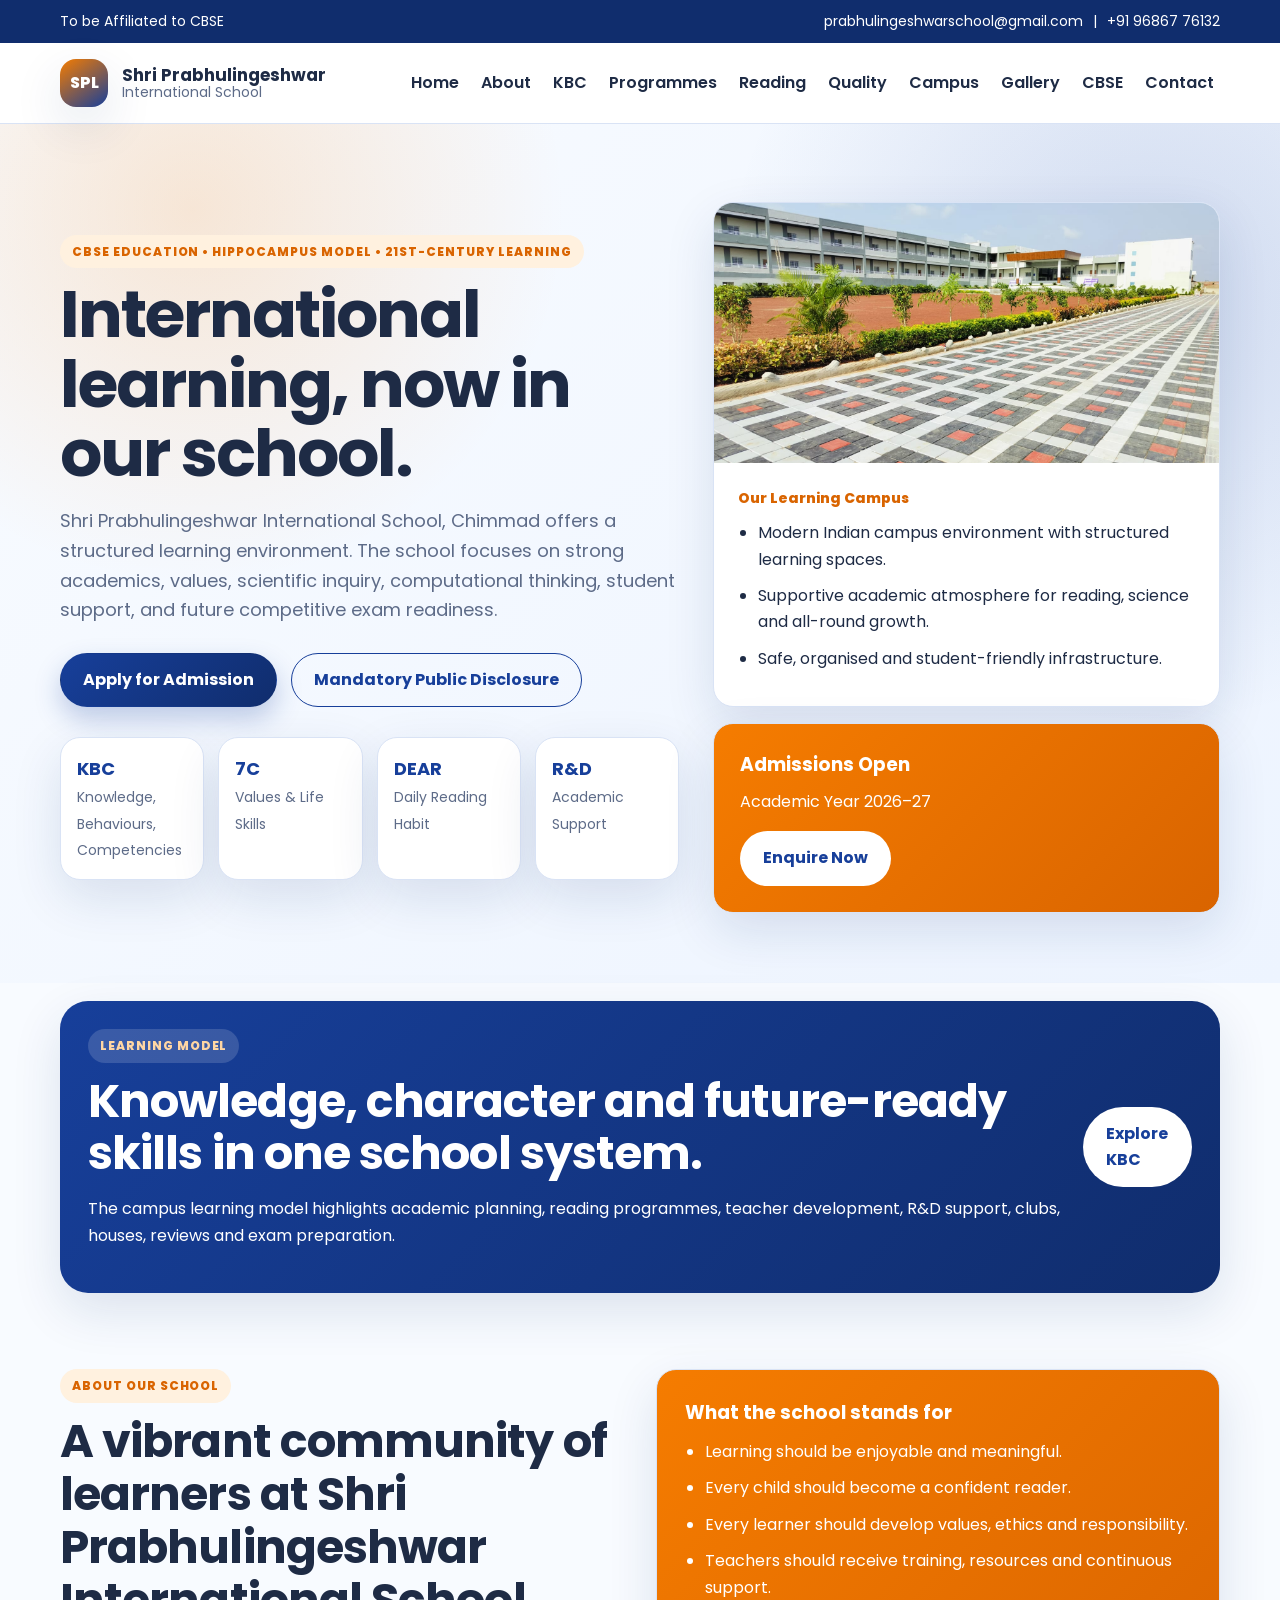
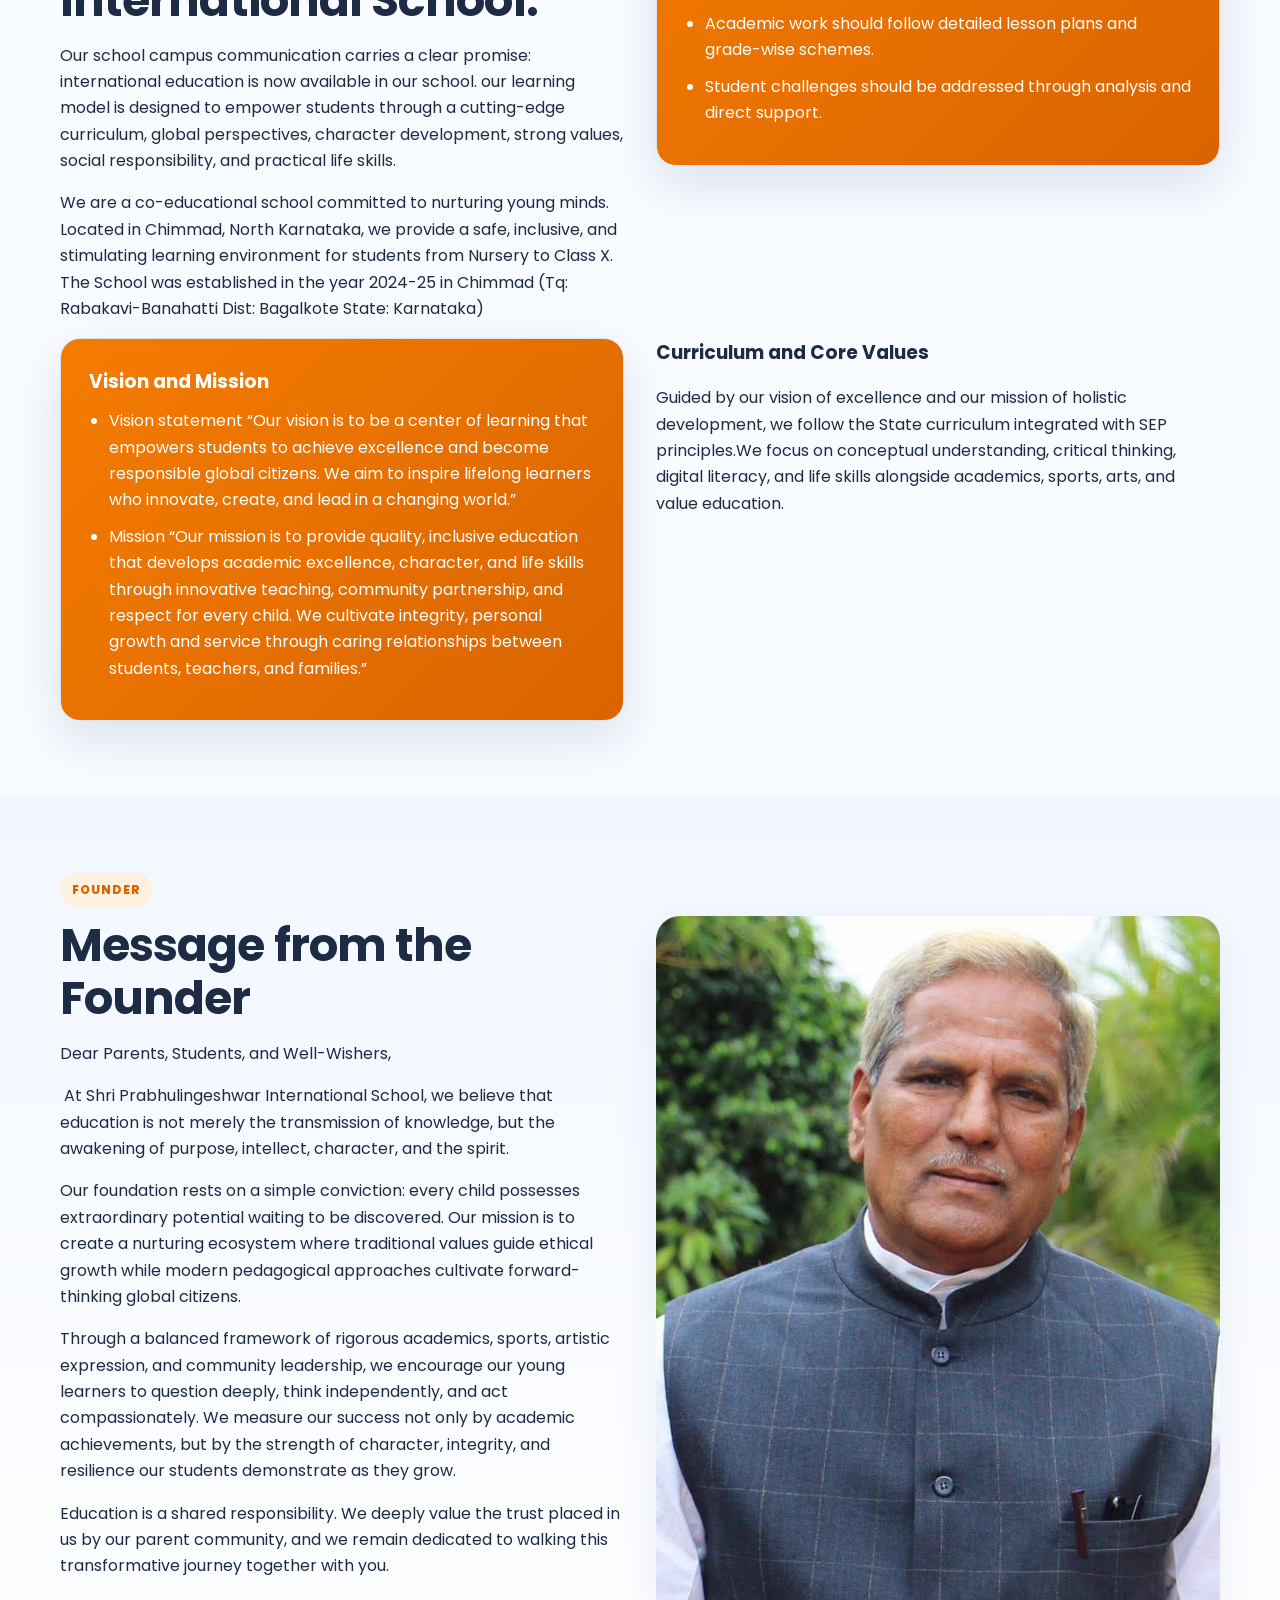
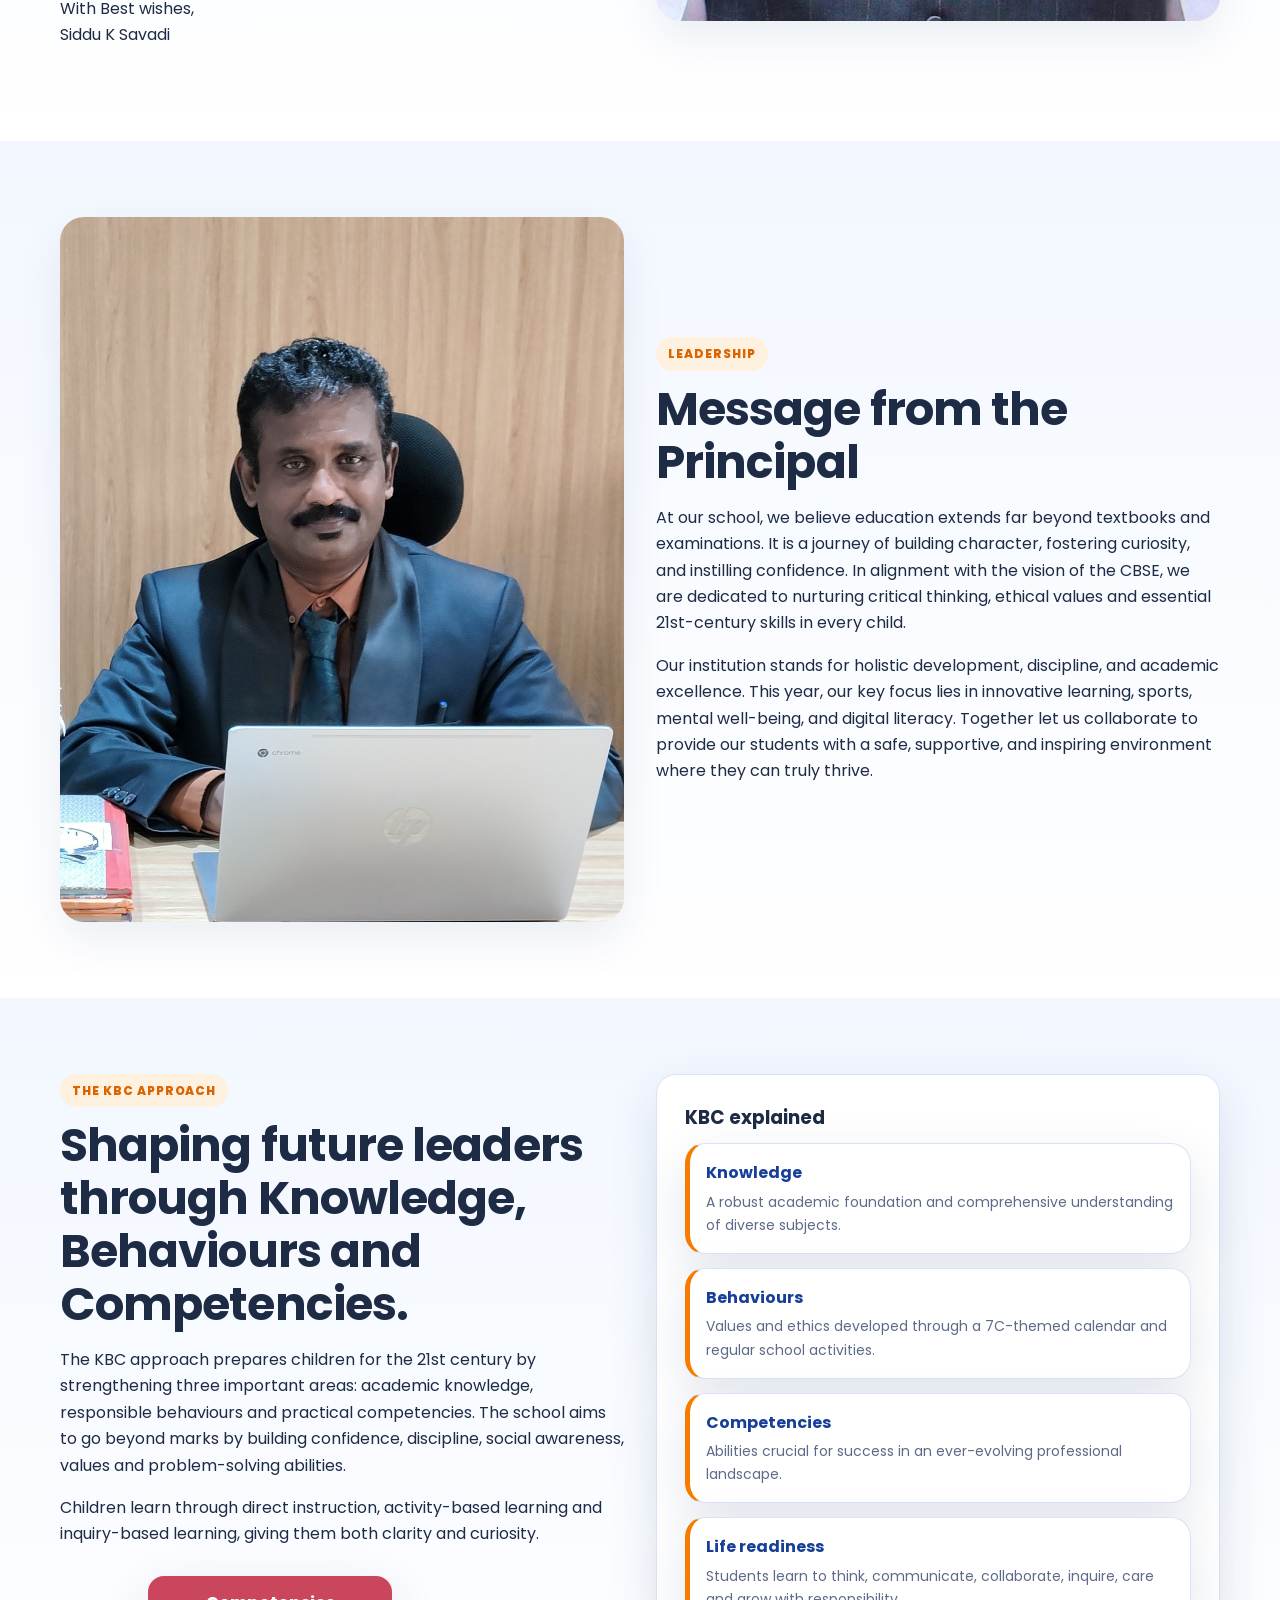
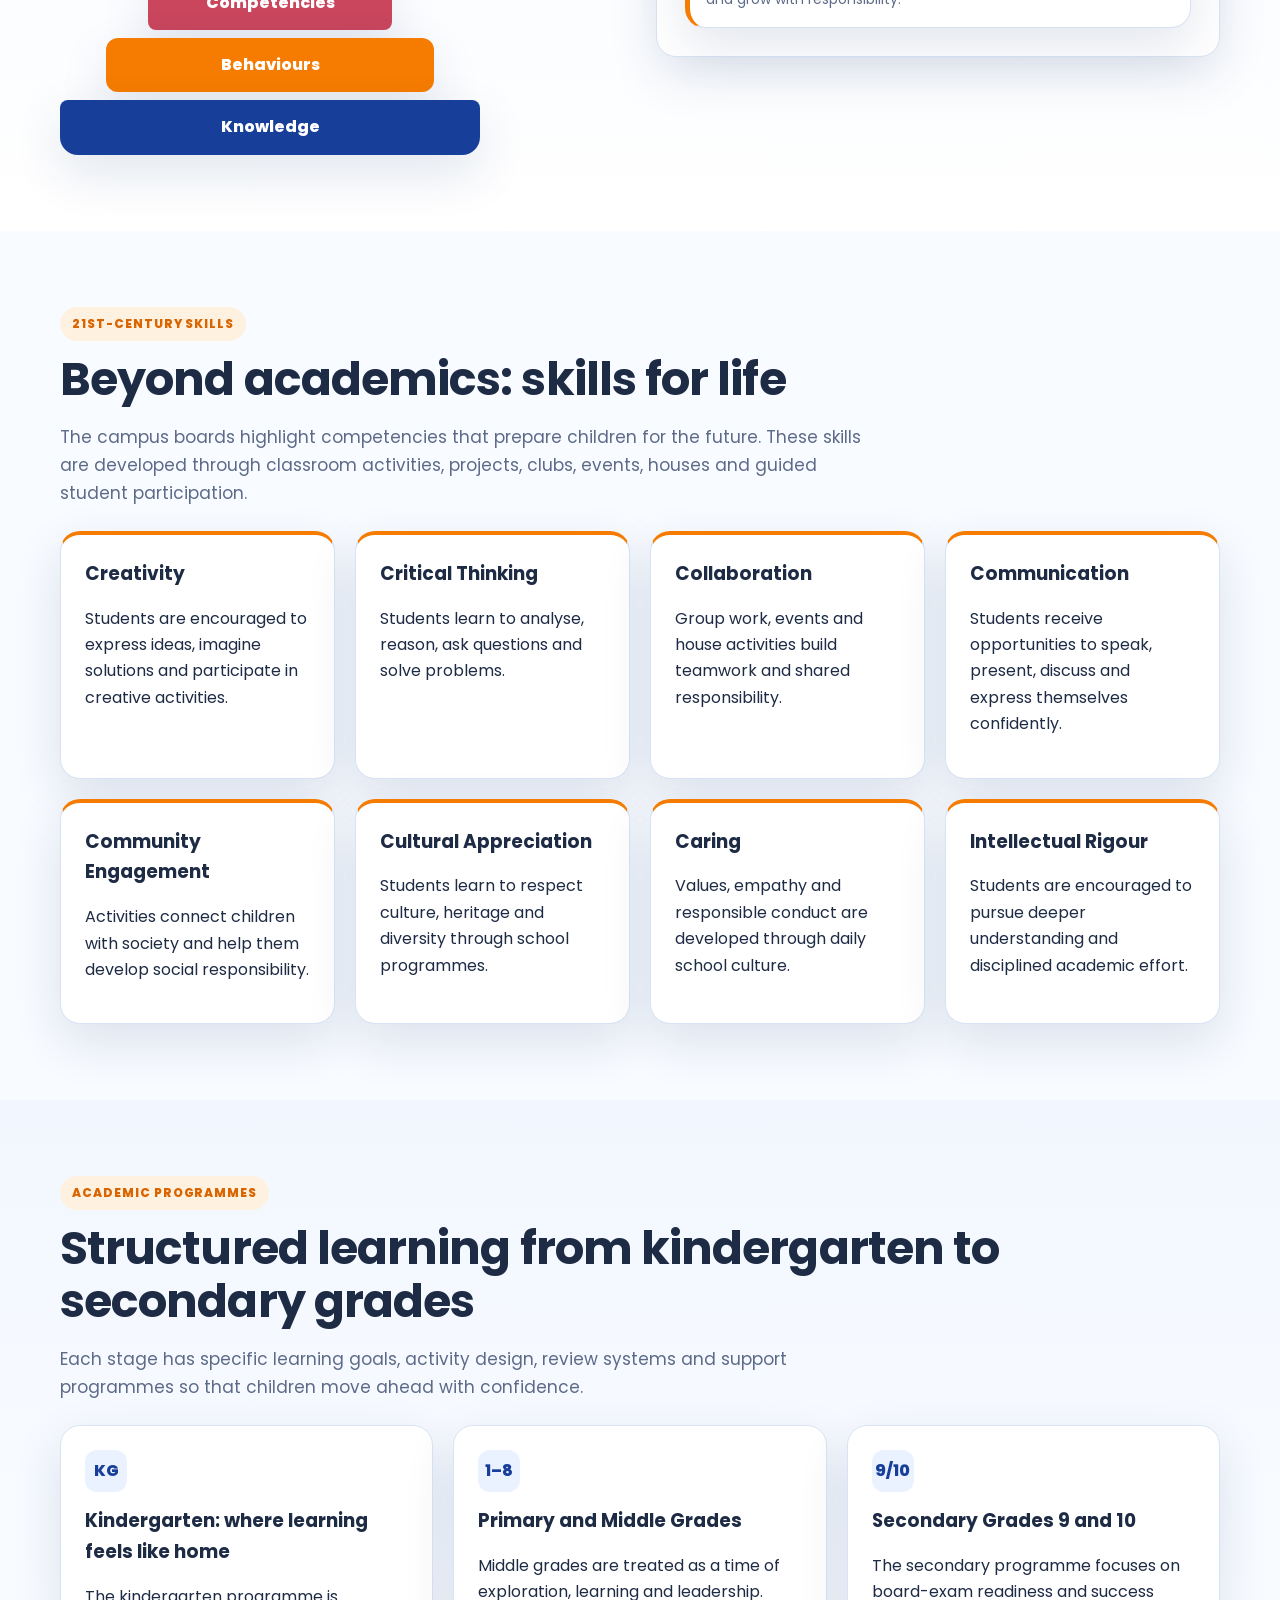
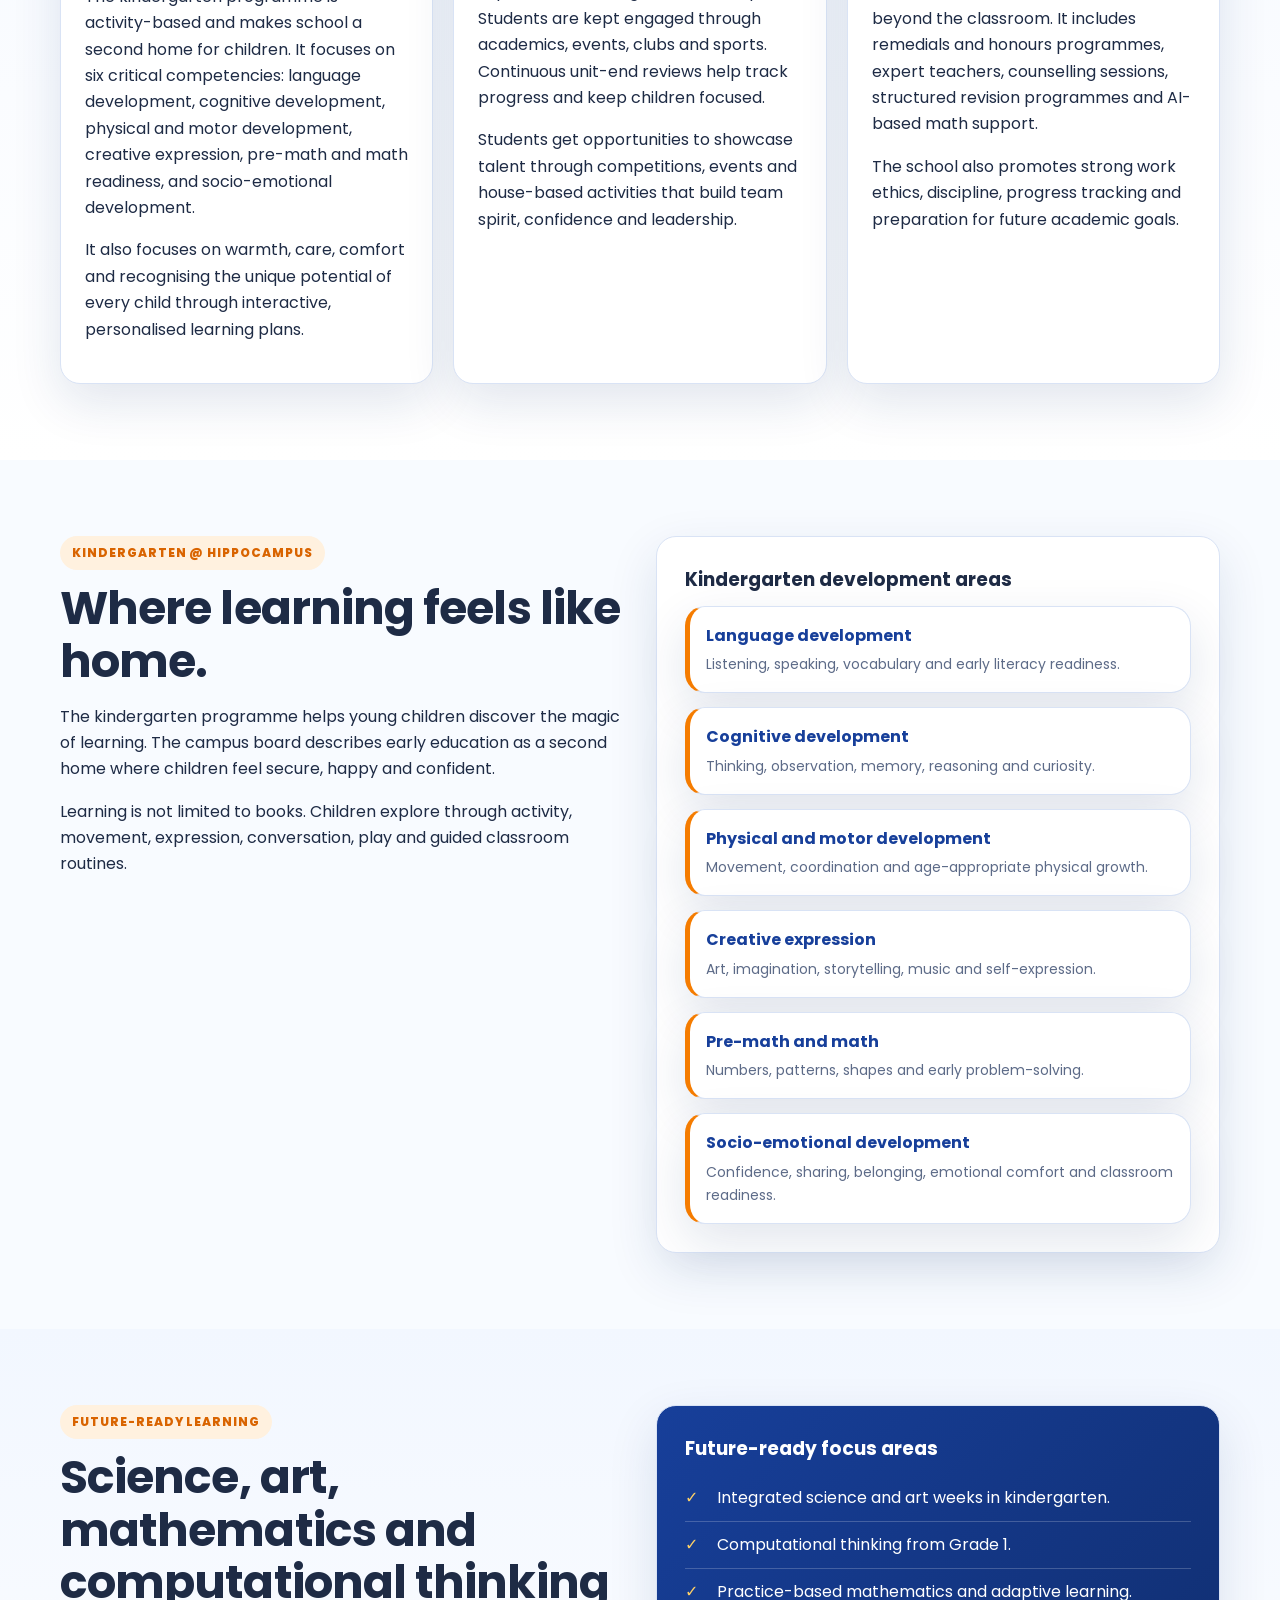
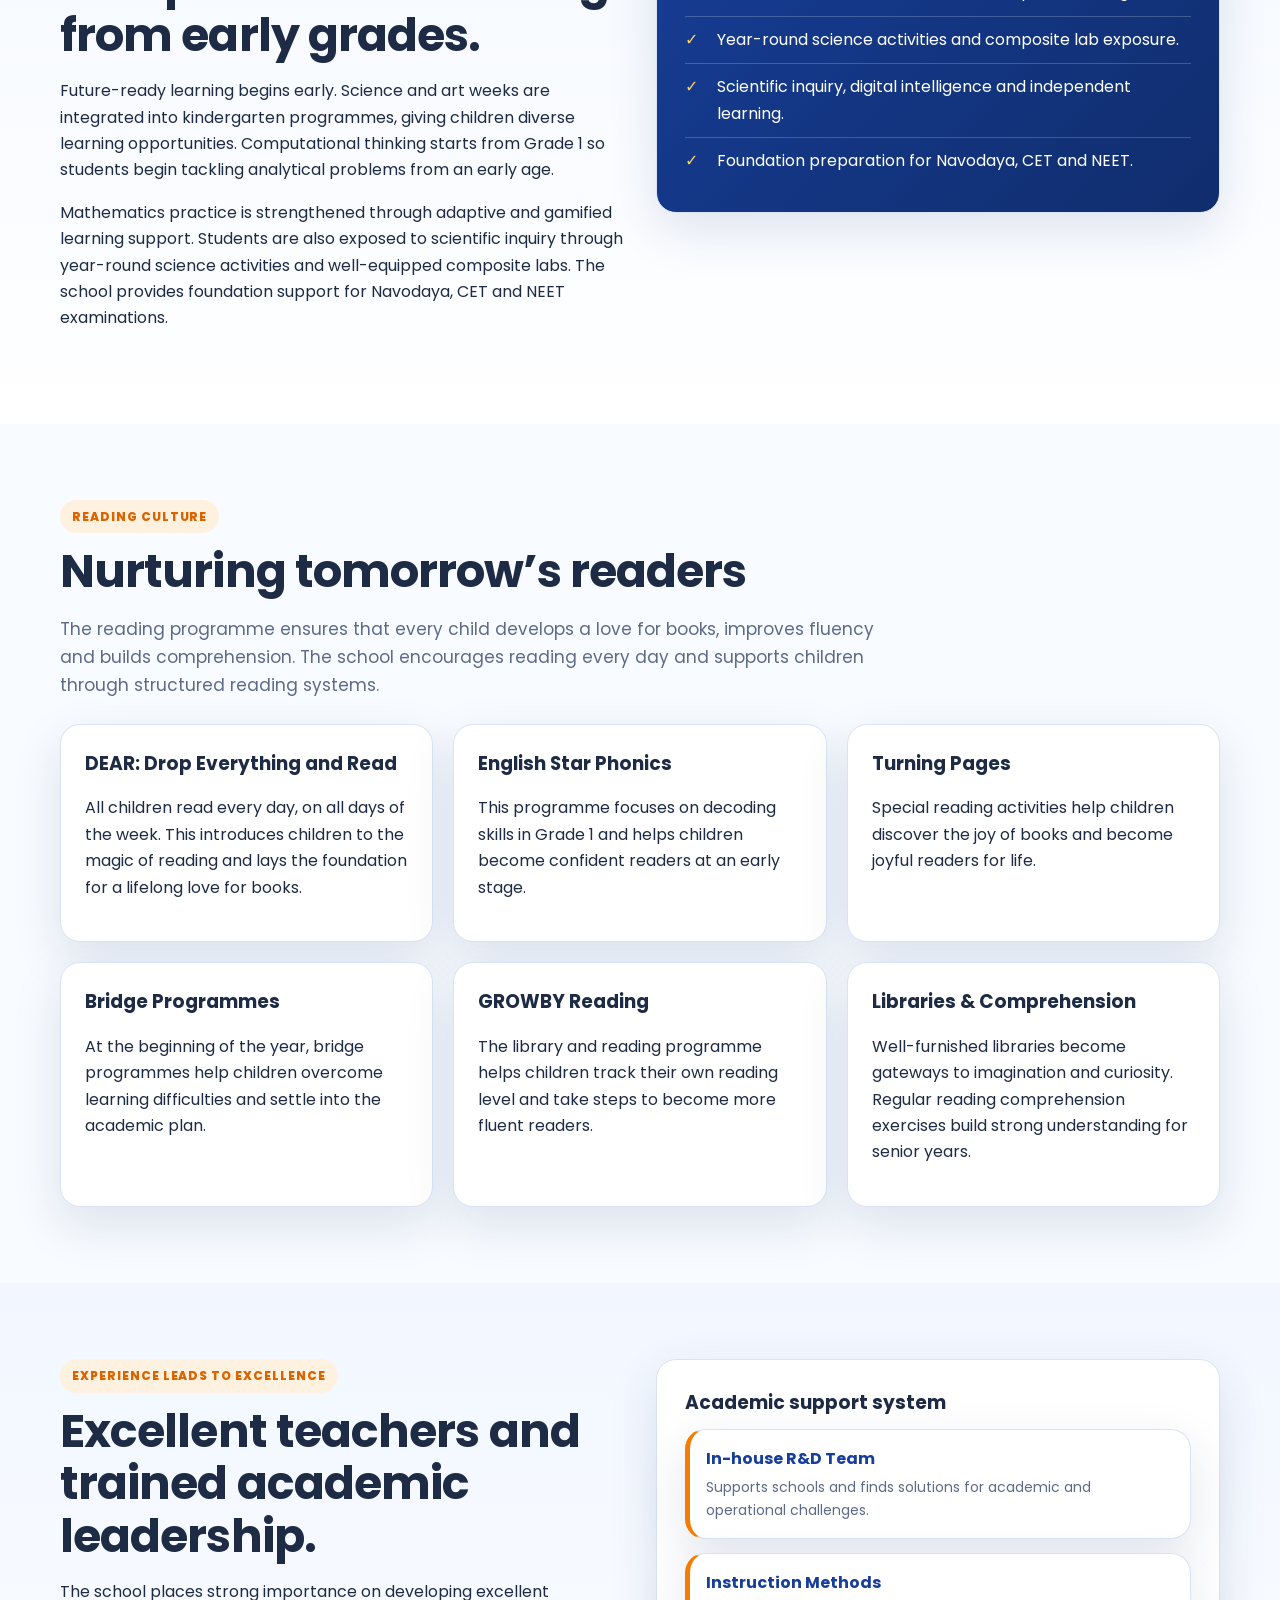
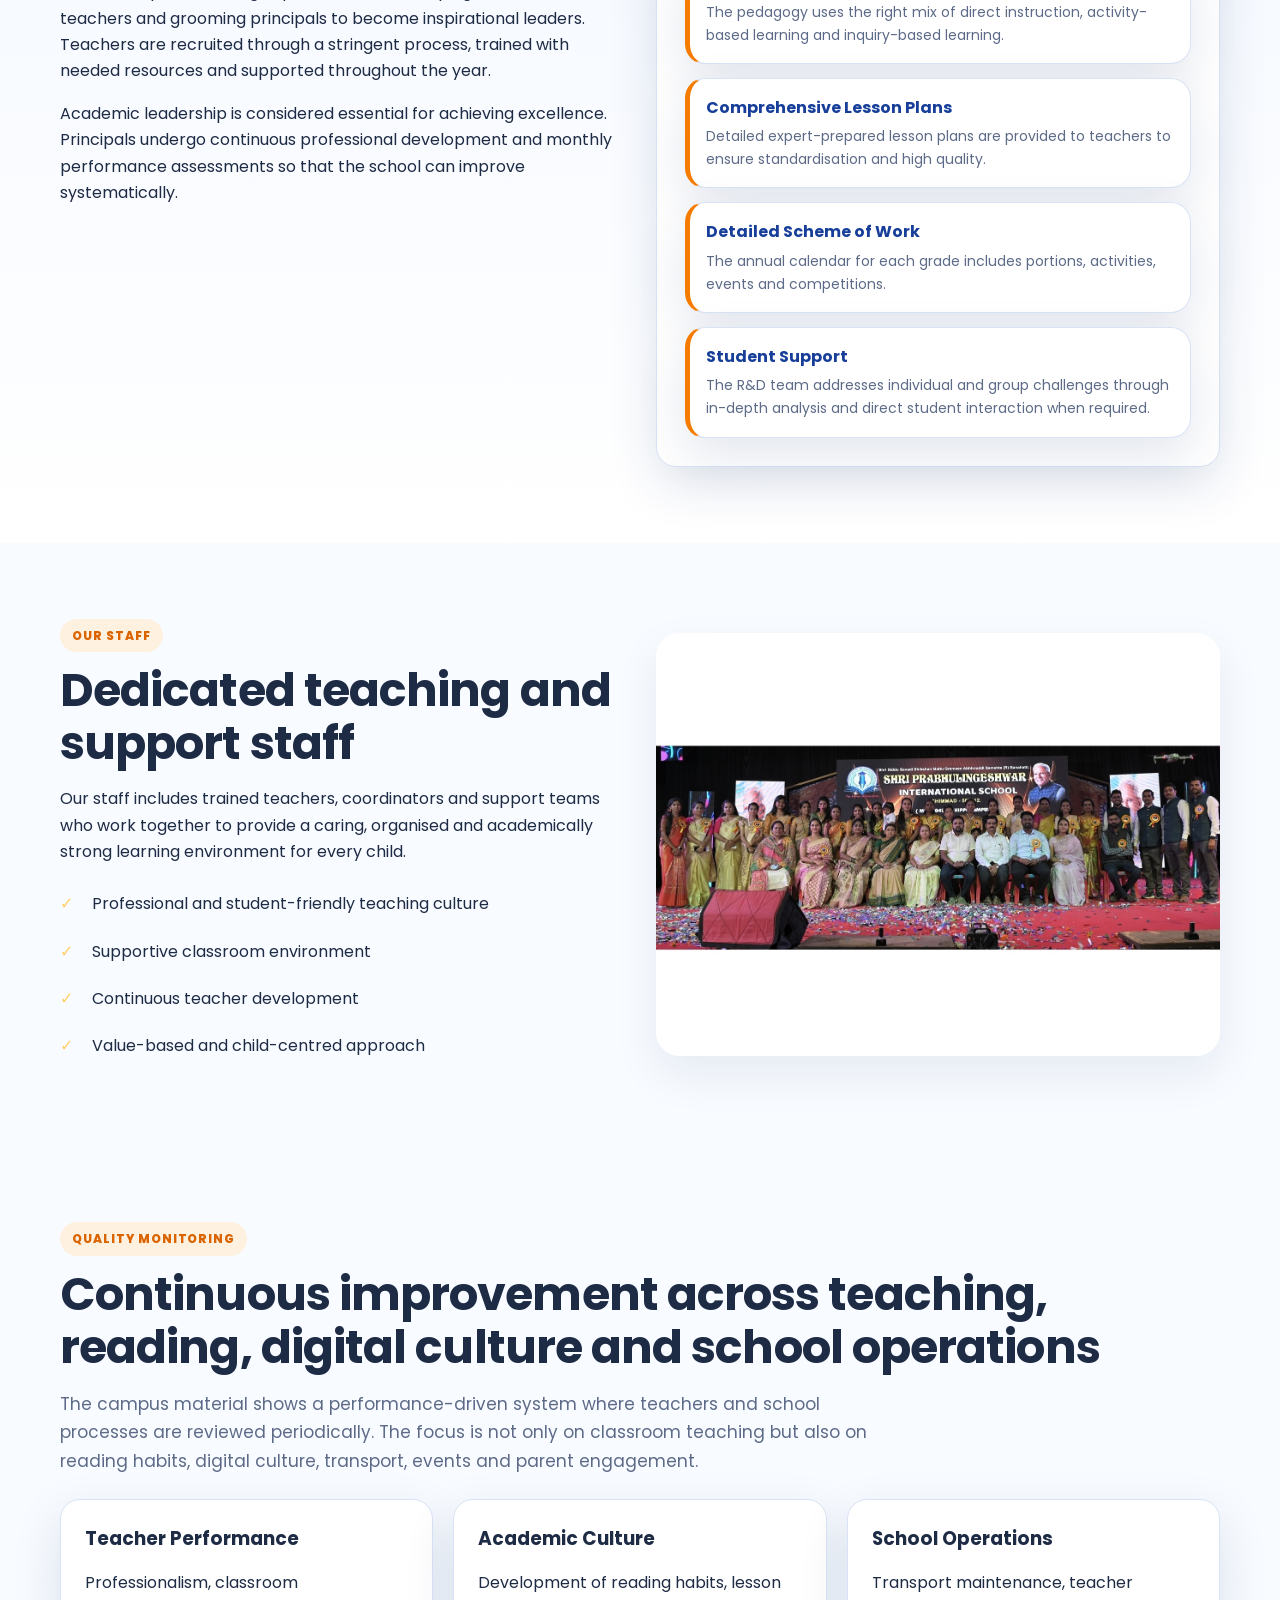
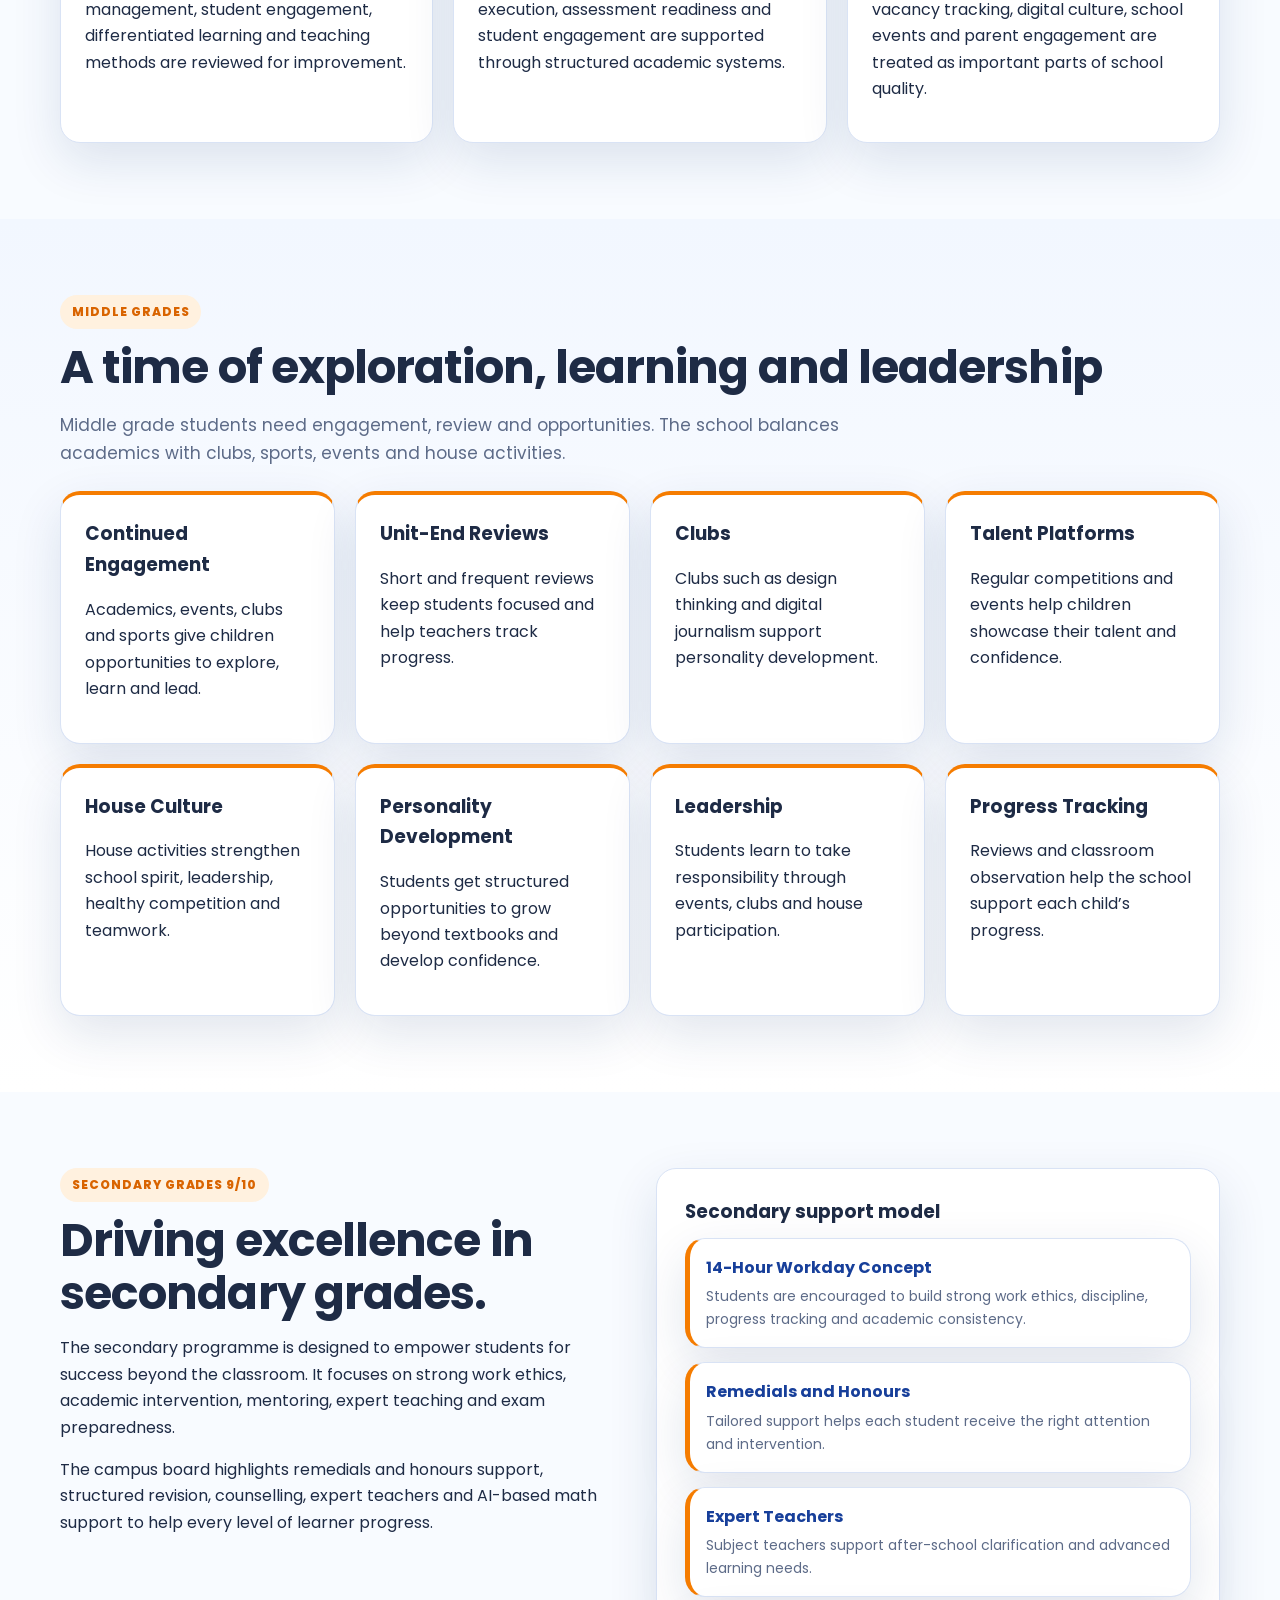
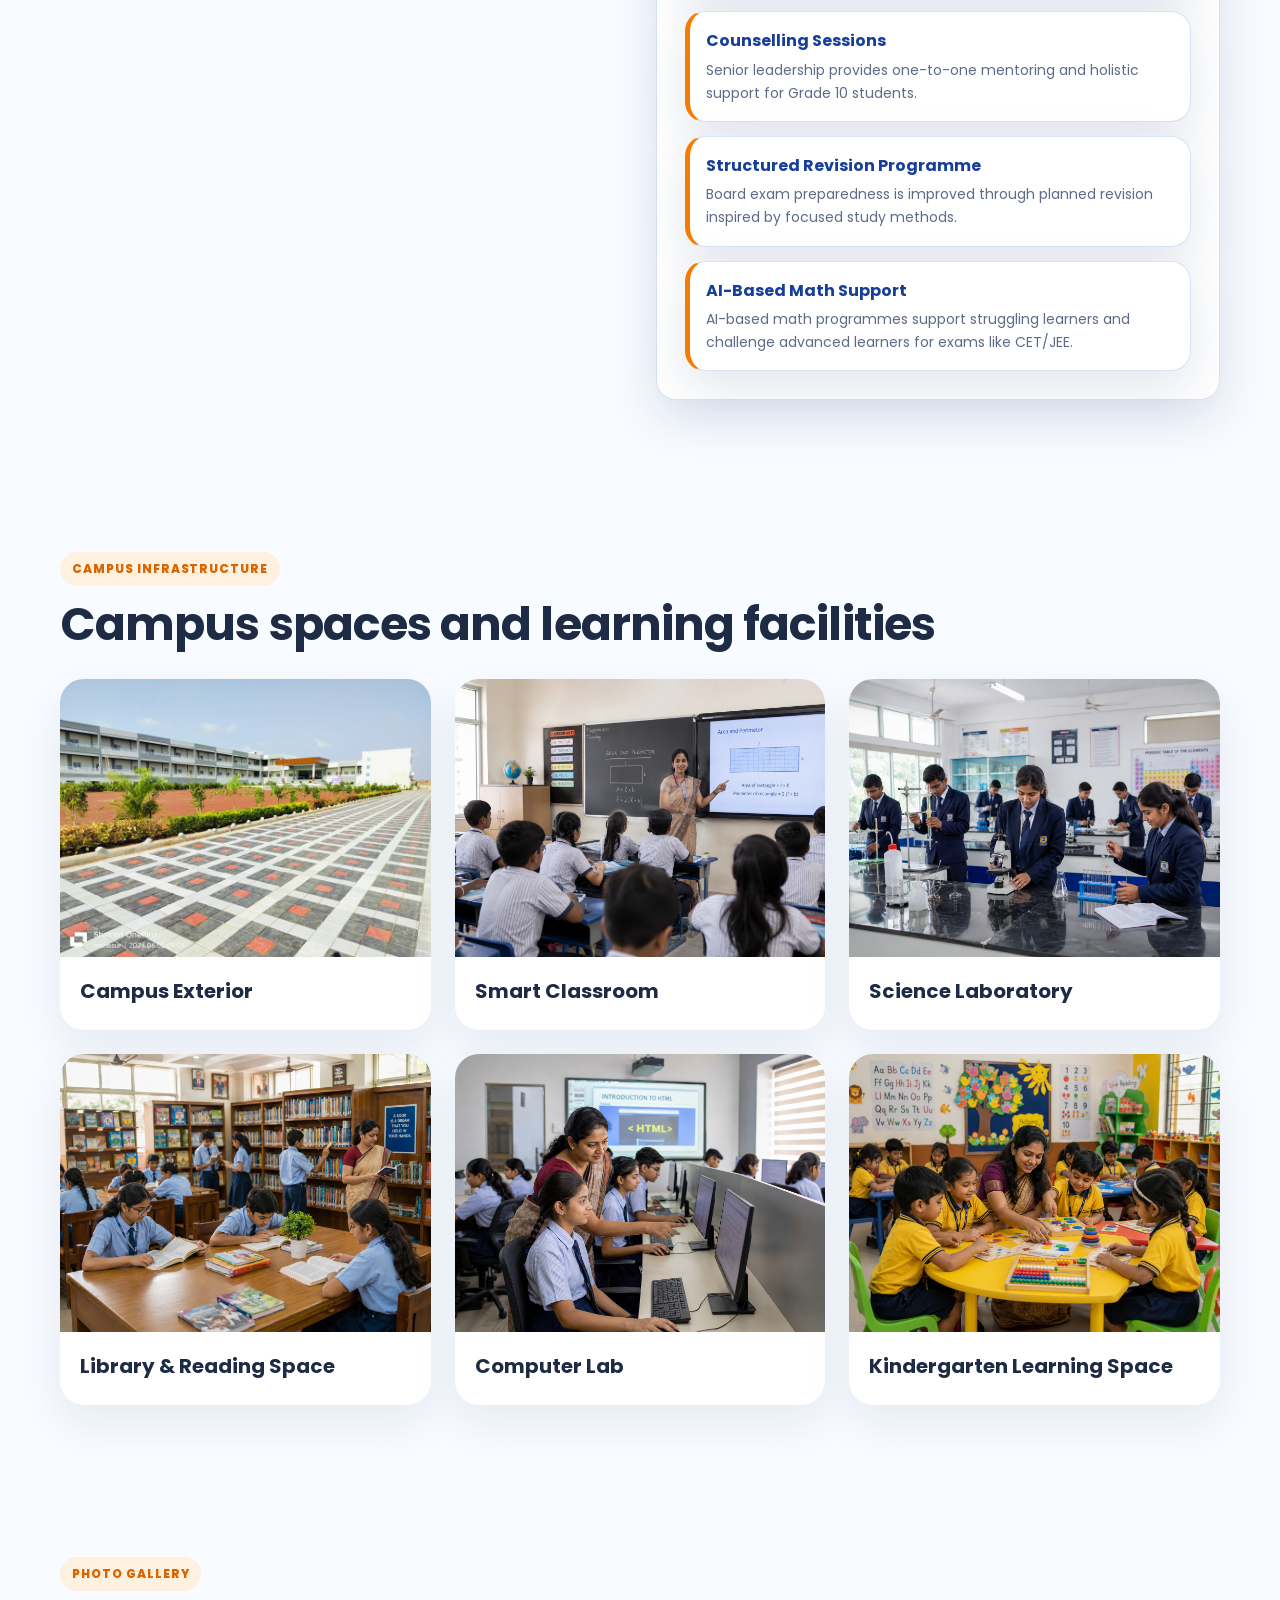
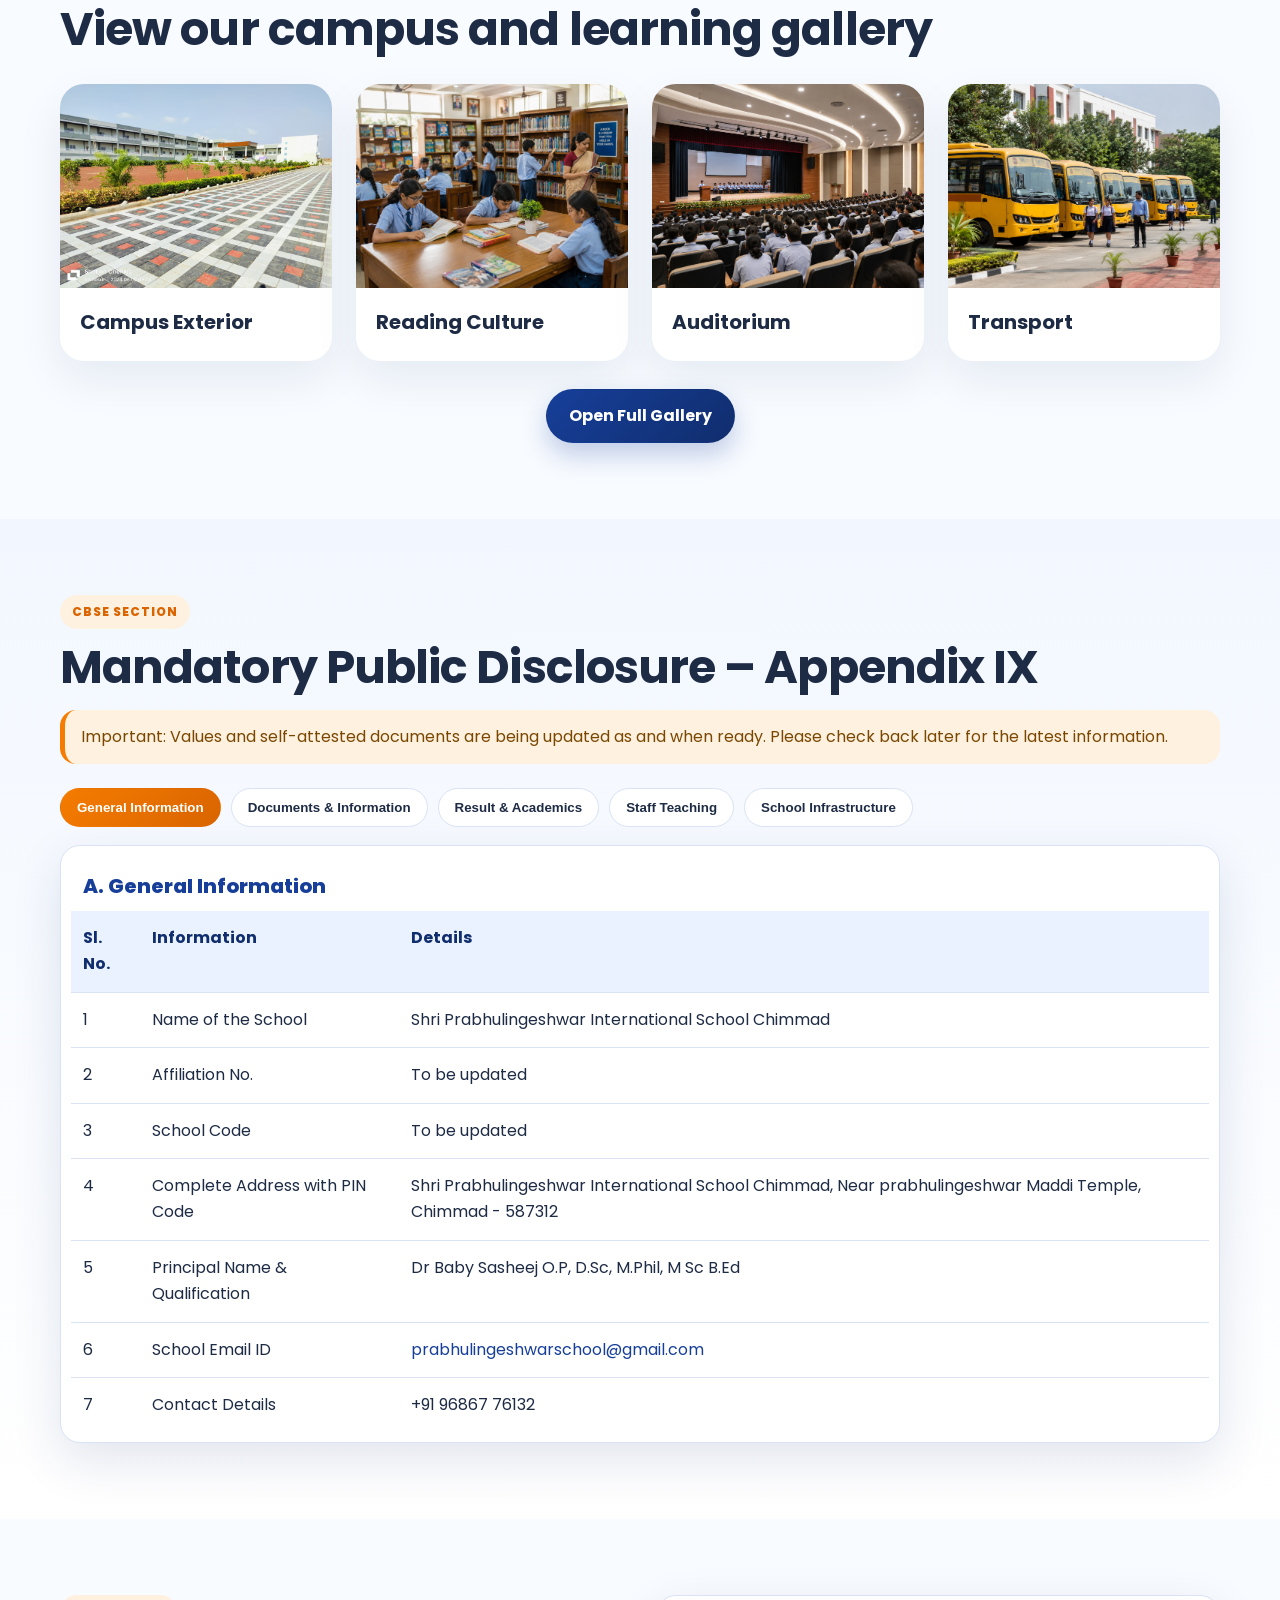
==== commit 7249cf45: "Change the section of founder" ====
--- a/index.html
+++ b/index.html
@@ -171,17 +171,9 @@
 
     <section id="leadership_founder" class="section section-soft">
       <div class="container split-layout leadership-layout">
-        <div class="image-card">
-          <img src="assets/Shri Siddu K Savadi founder.jpg" alt="Founder portrait" class="section-photo portrait-photo">
-        </div>
         <div>
           <p class="section-label">Founder</p>
           <h2>Message from the Founder</h2>
-          <p>
-          </p>
-          <p></p>
-          <div class="feature-box compact-box">
-            <h3></h3>
             <p>Dear Parents, Students, and Well-Wishers,</p>
             <p>
               ​ At Shri Prabhulingeshwar International School, we believe that education is not merely the
@@ -206,7 +198,9 @@
               With ​Best wishes,
               <br>​Siddu K Savadi
             </p>
-          </div>
+        </div>
+        <div class="image-card">
+          <img src="assets/Shri Siddu K Savadi founder.jpg" alt="Founder portrait" class="section-photo portrait-photo">
         </div>
       </div>
     </section>
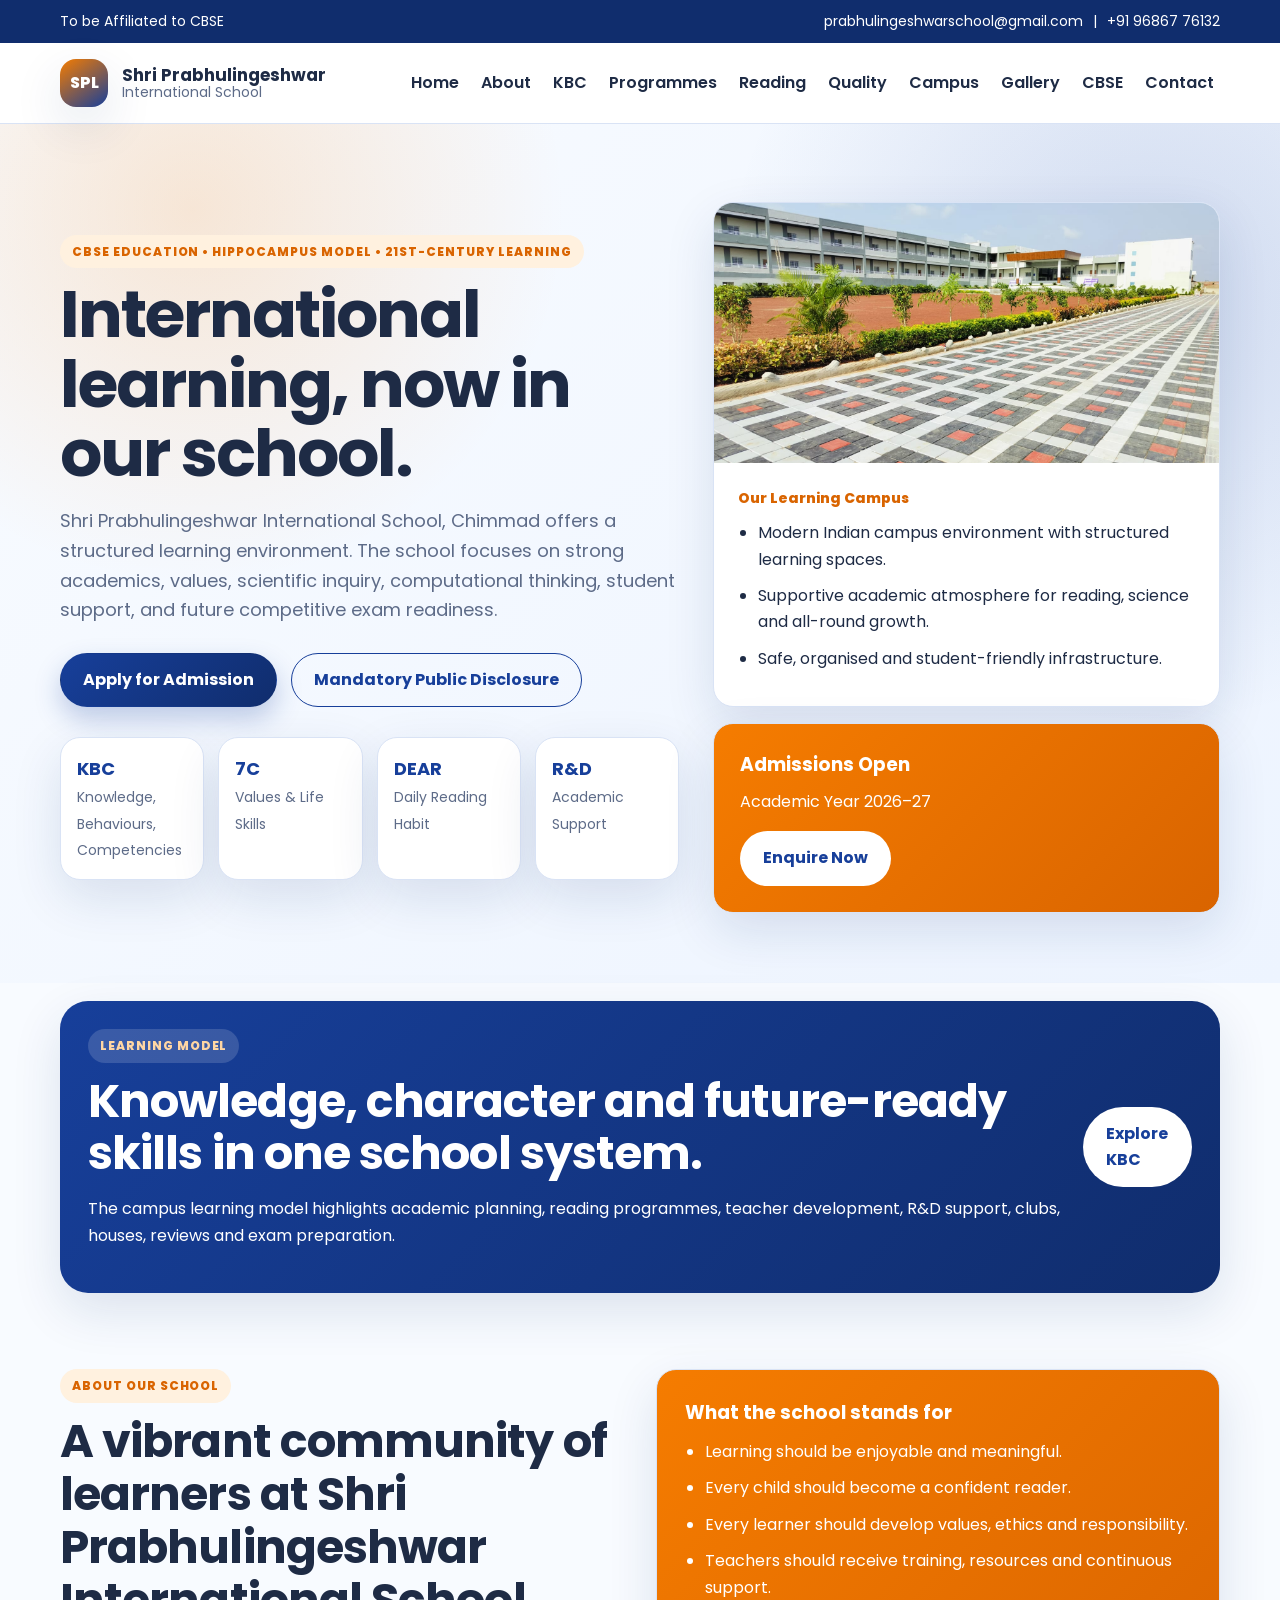
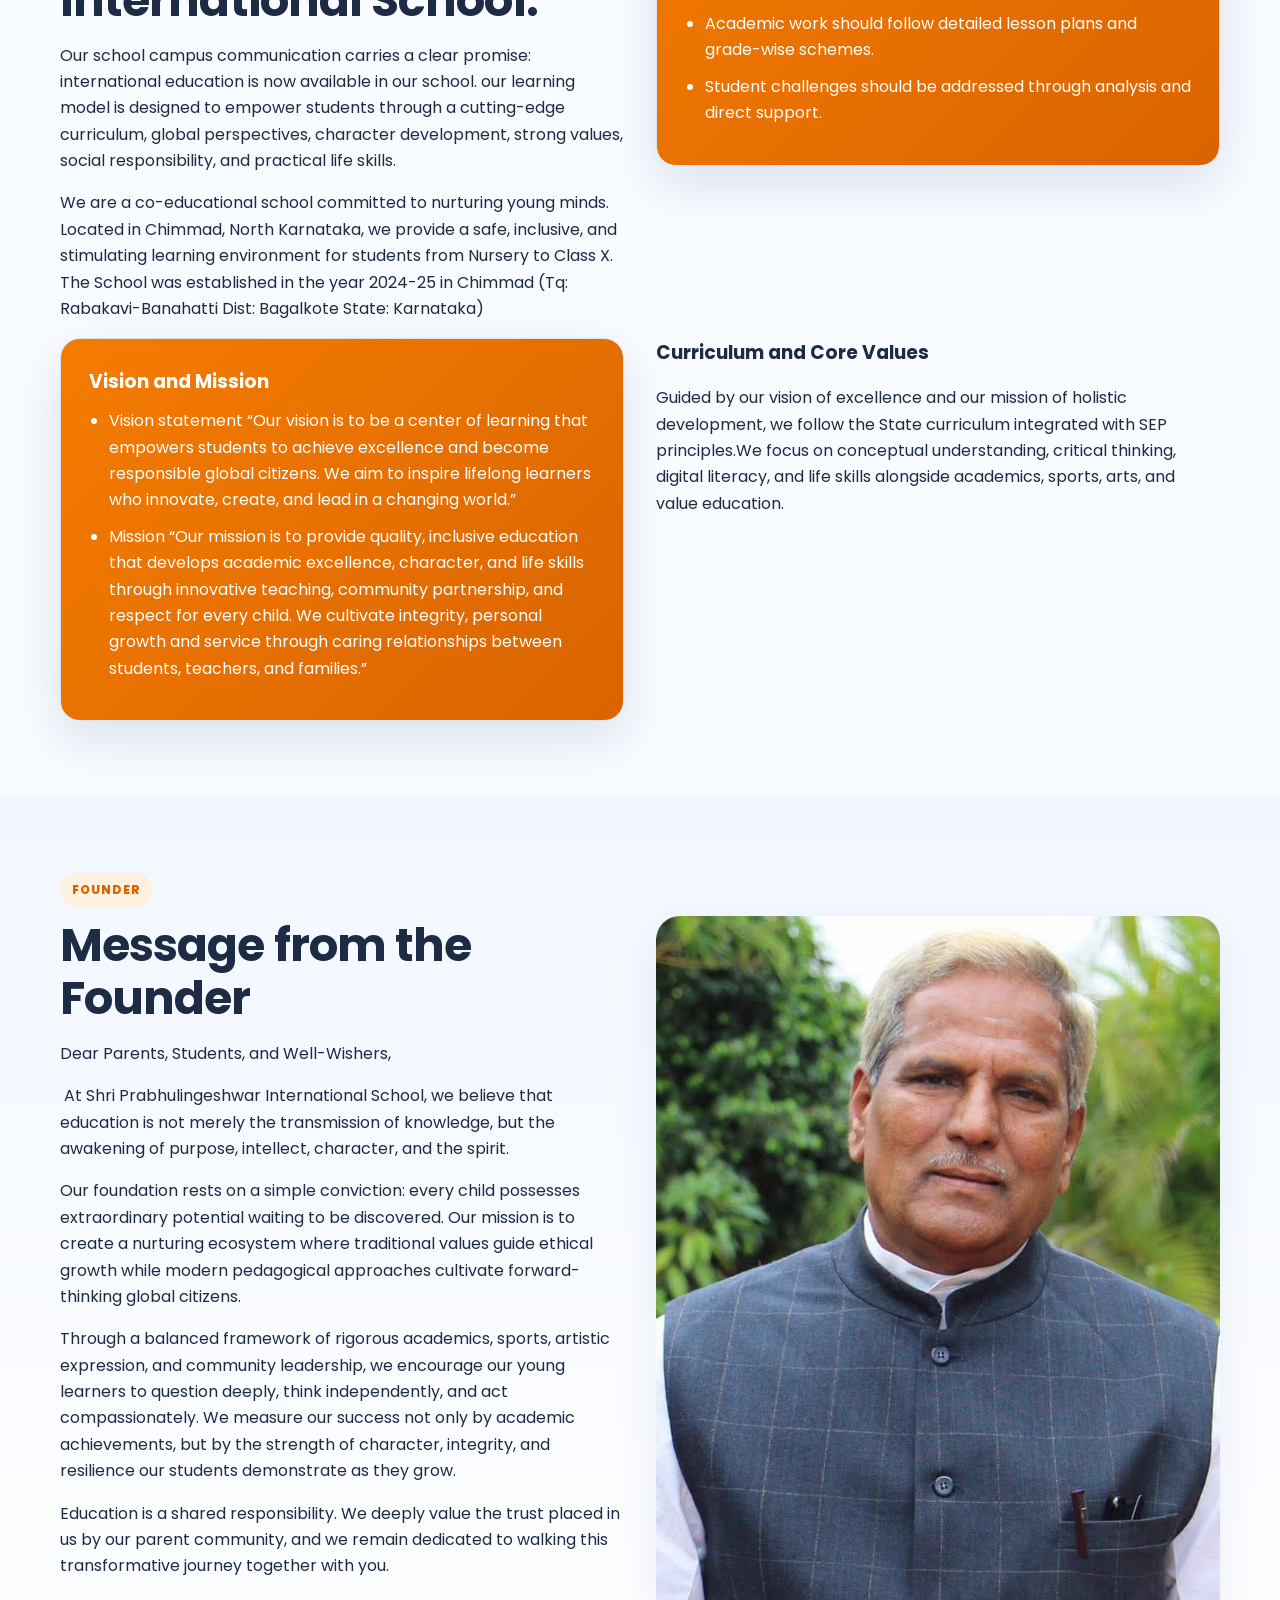
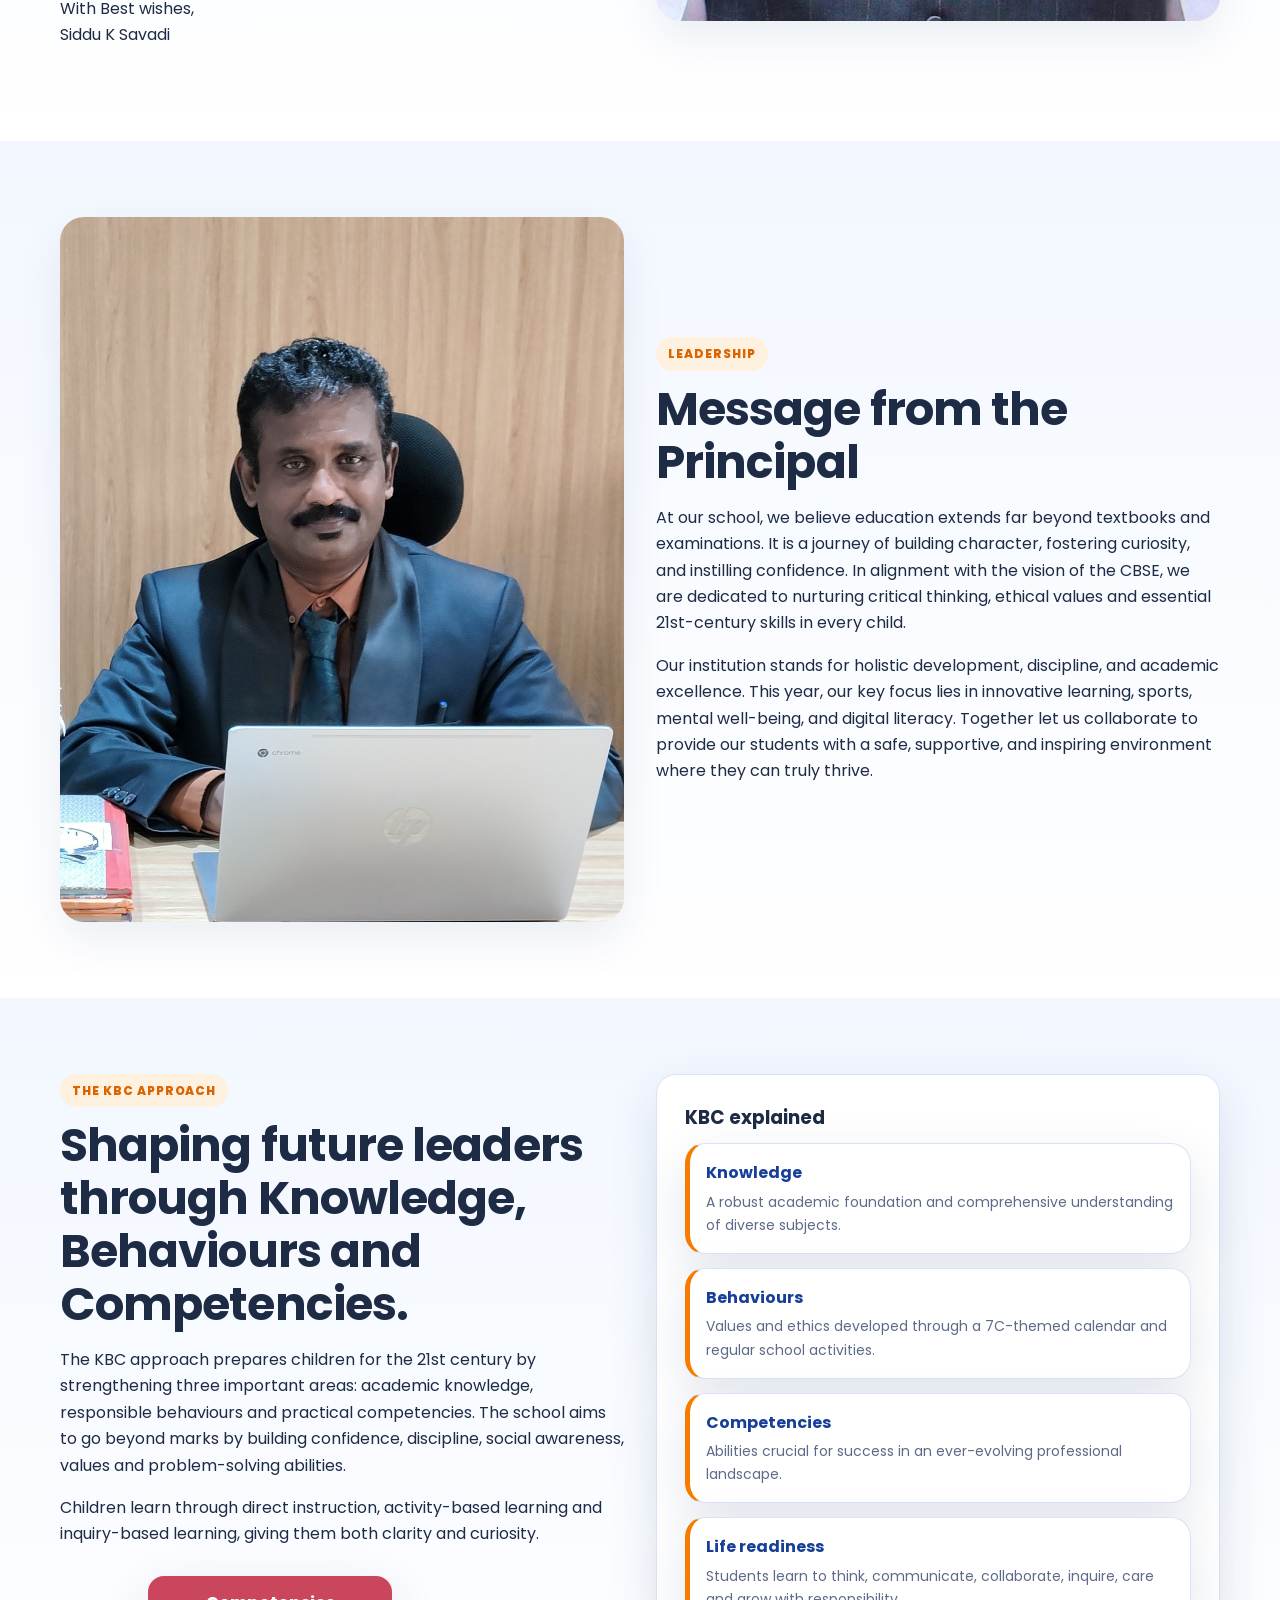
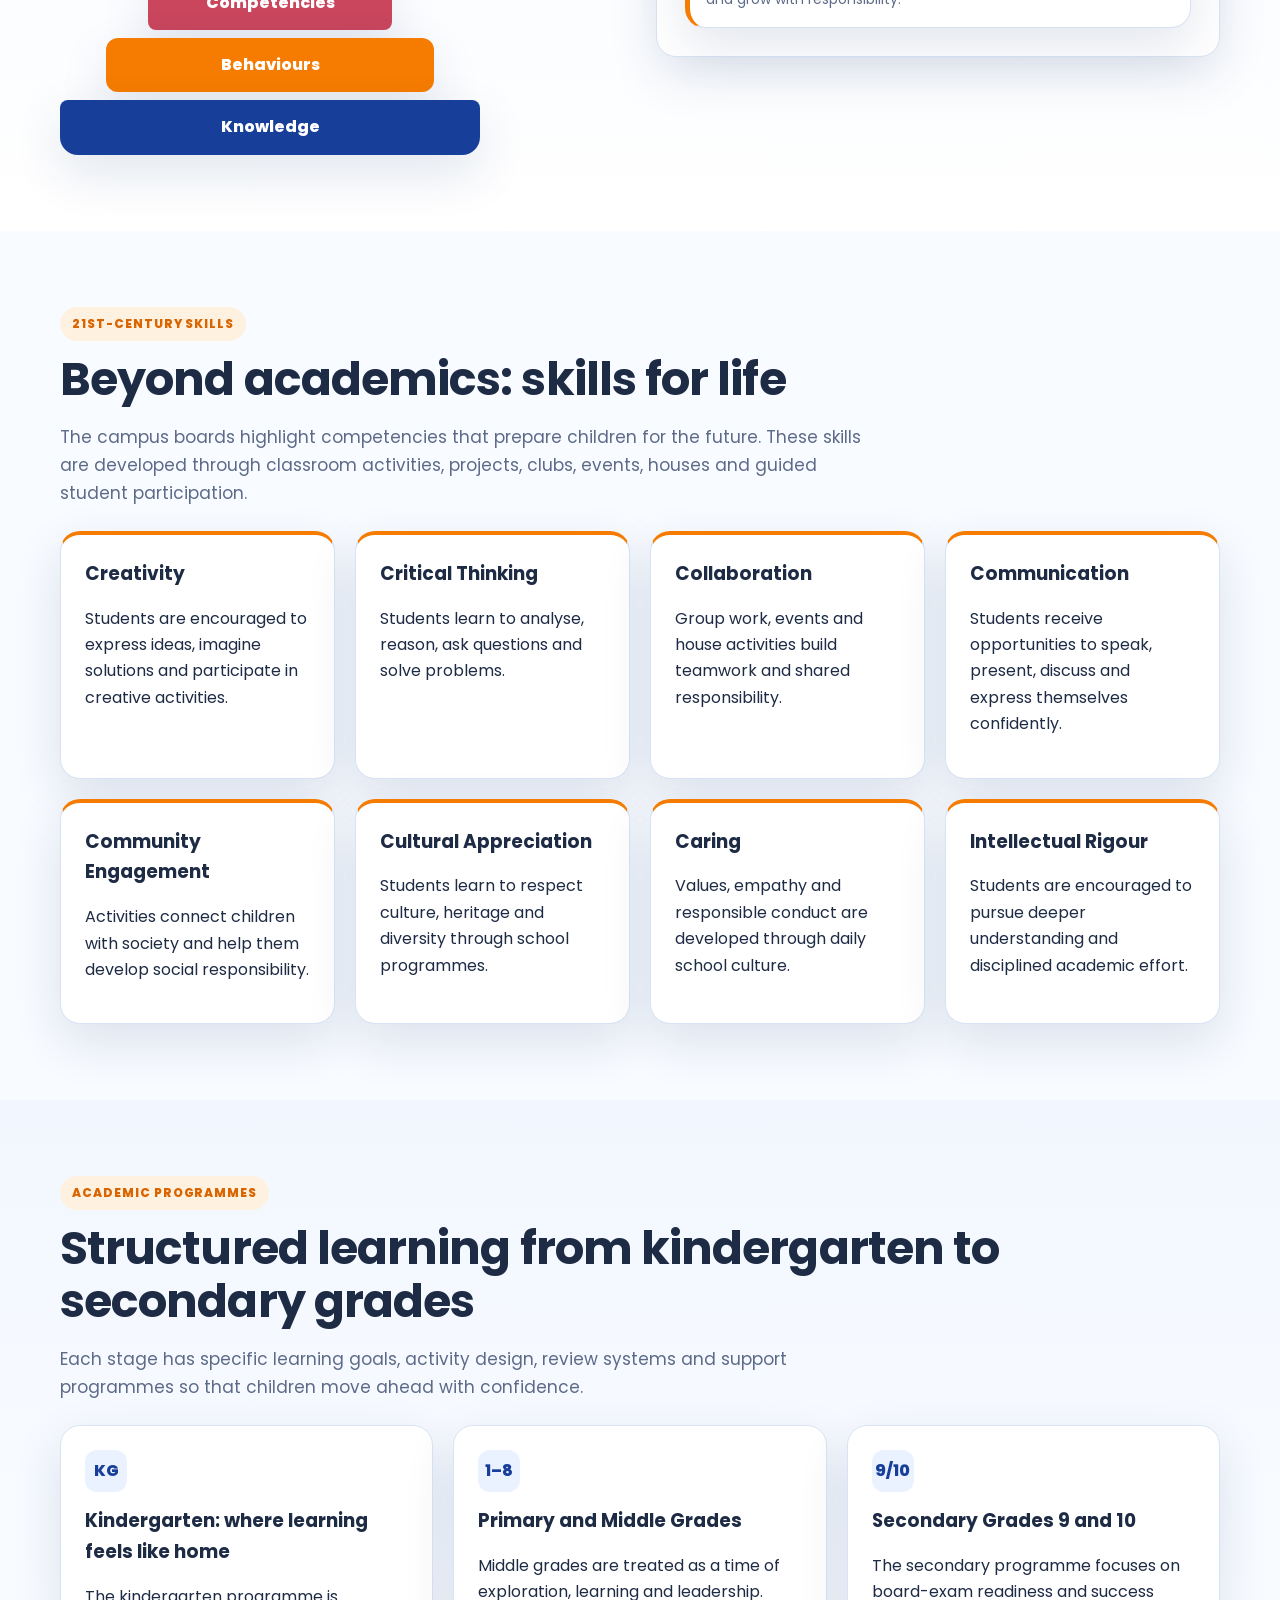
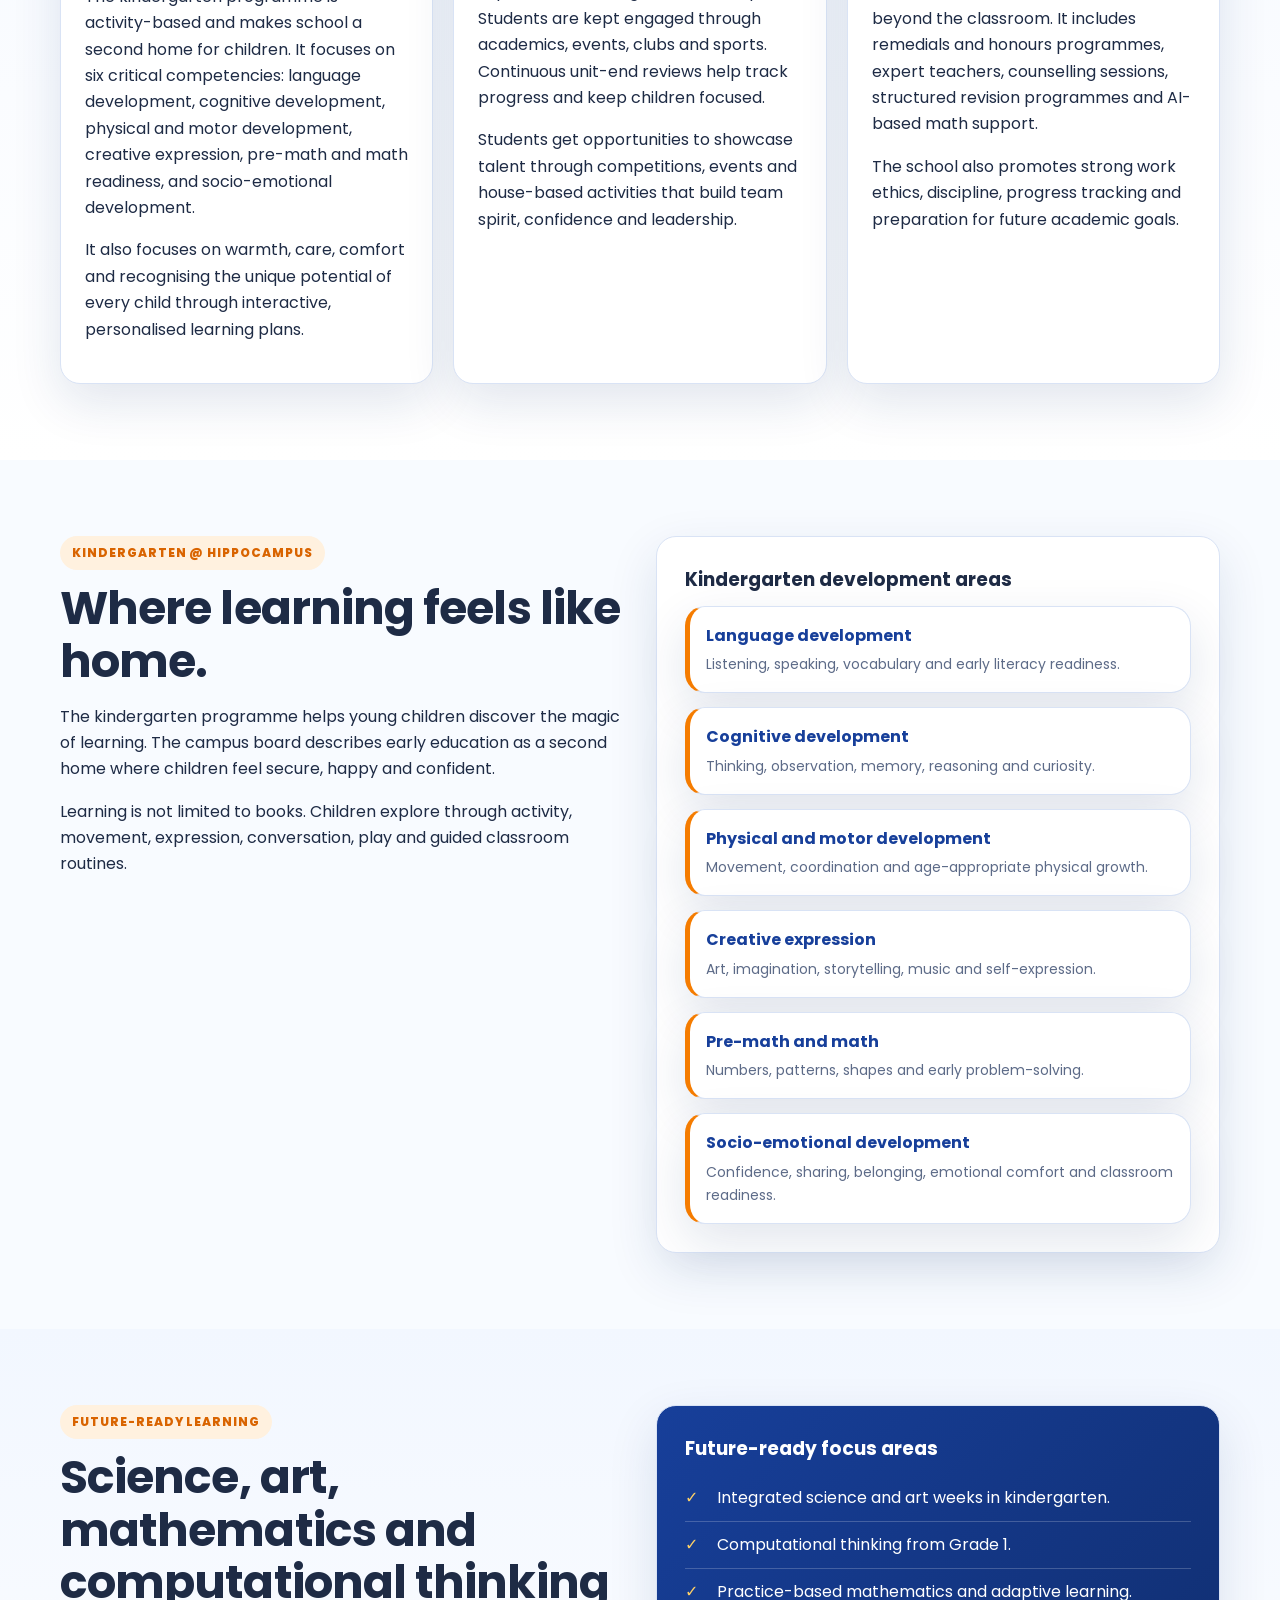
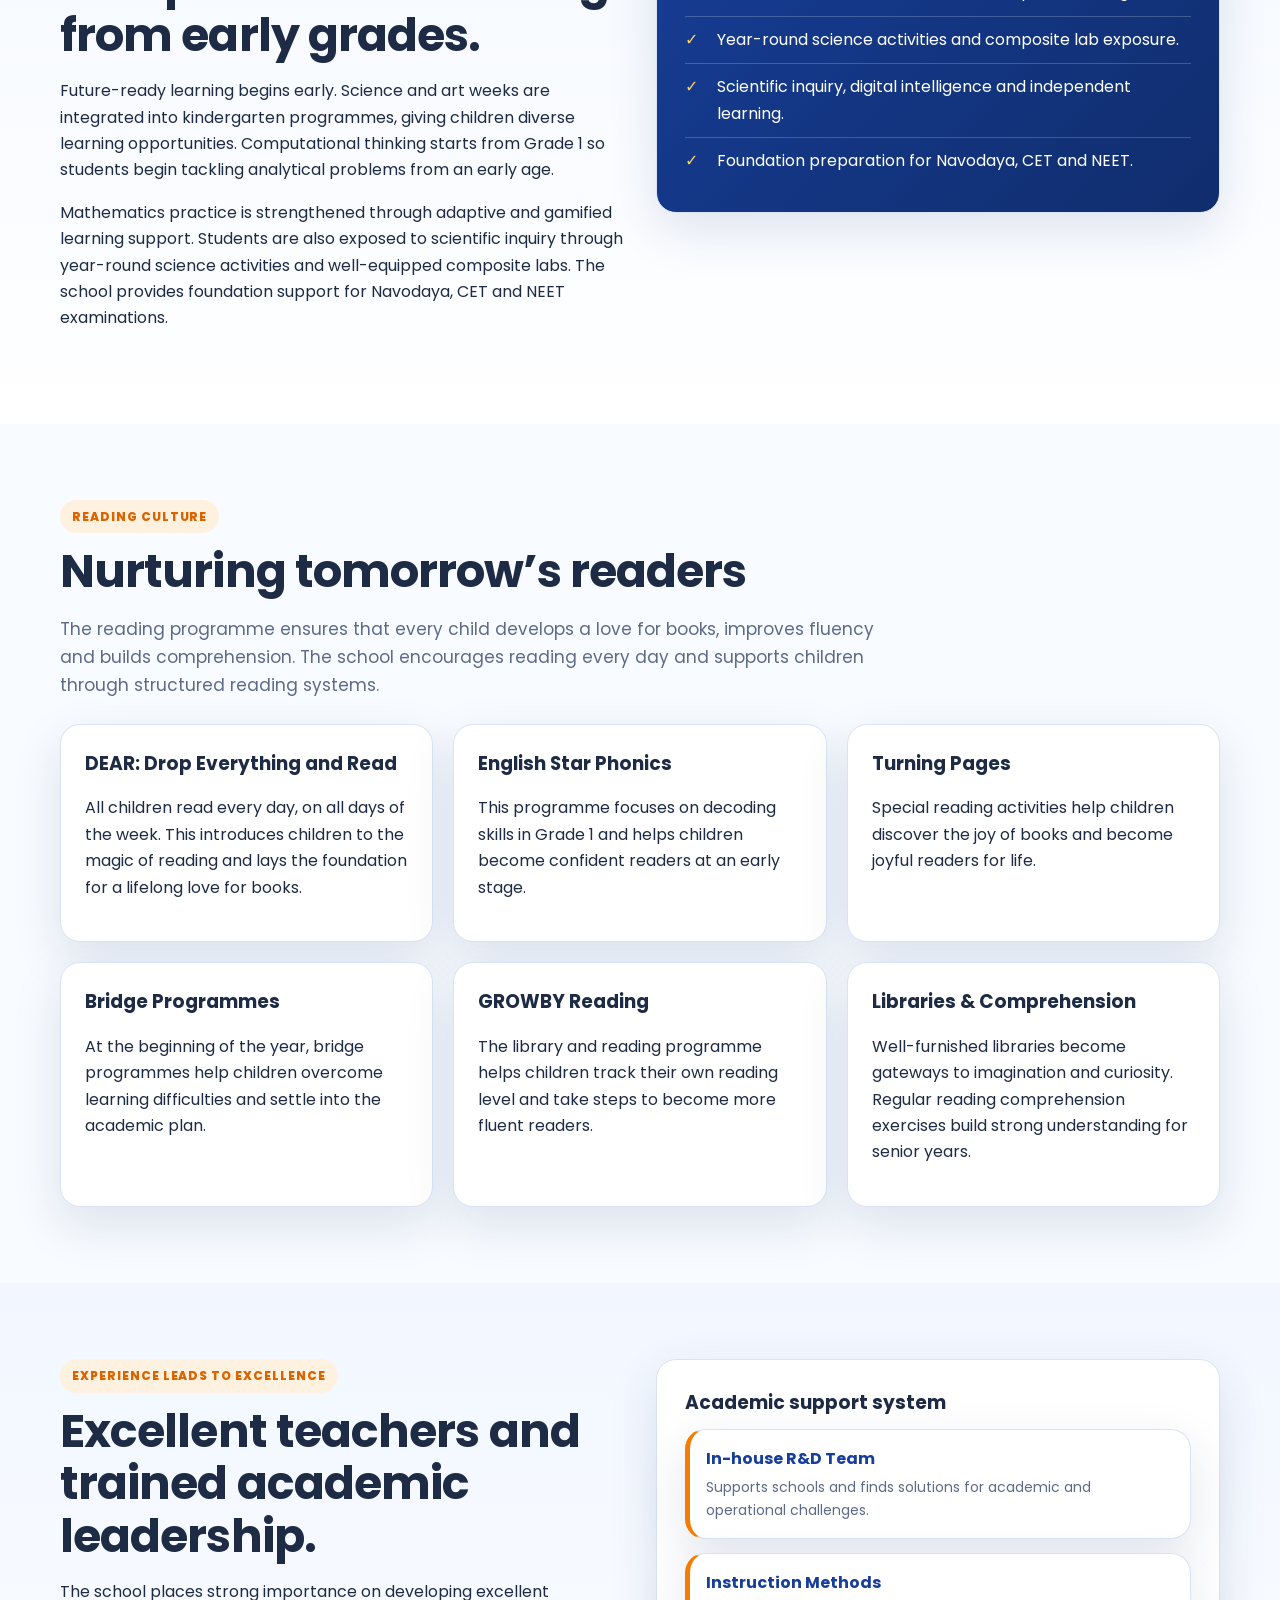
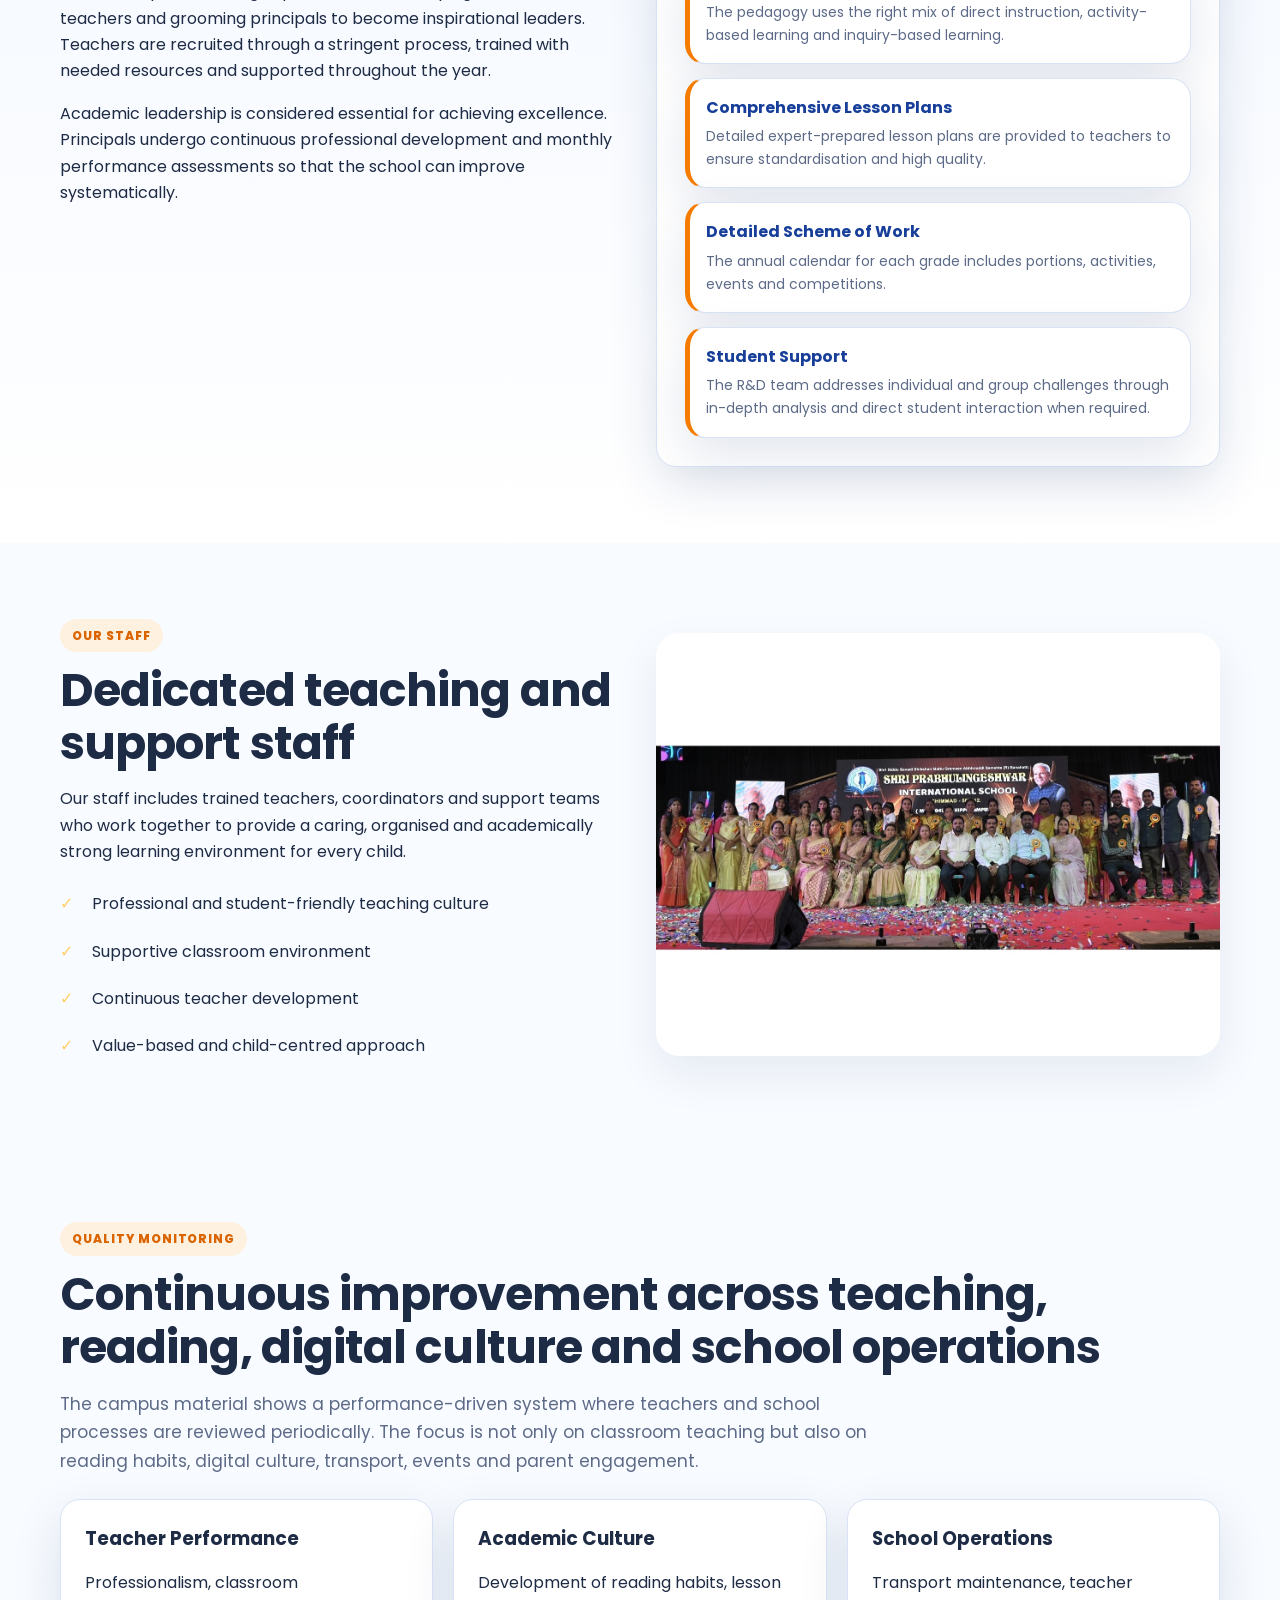
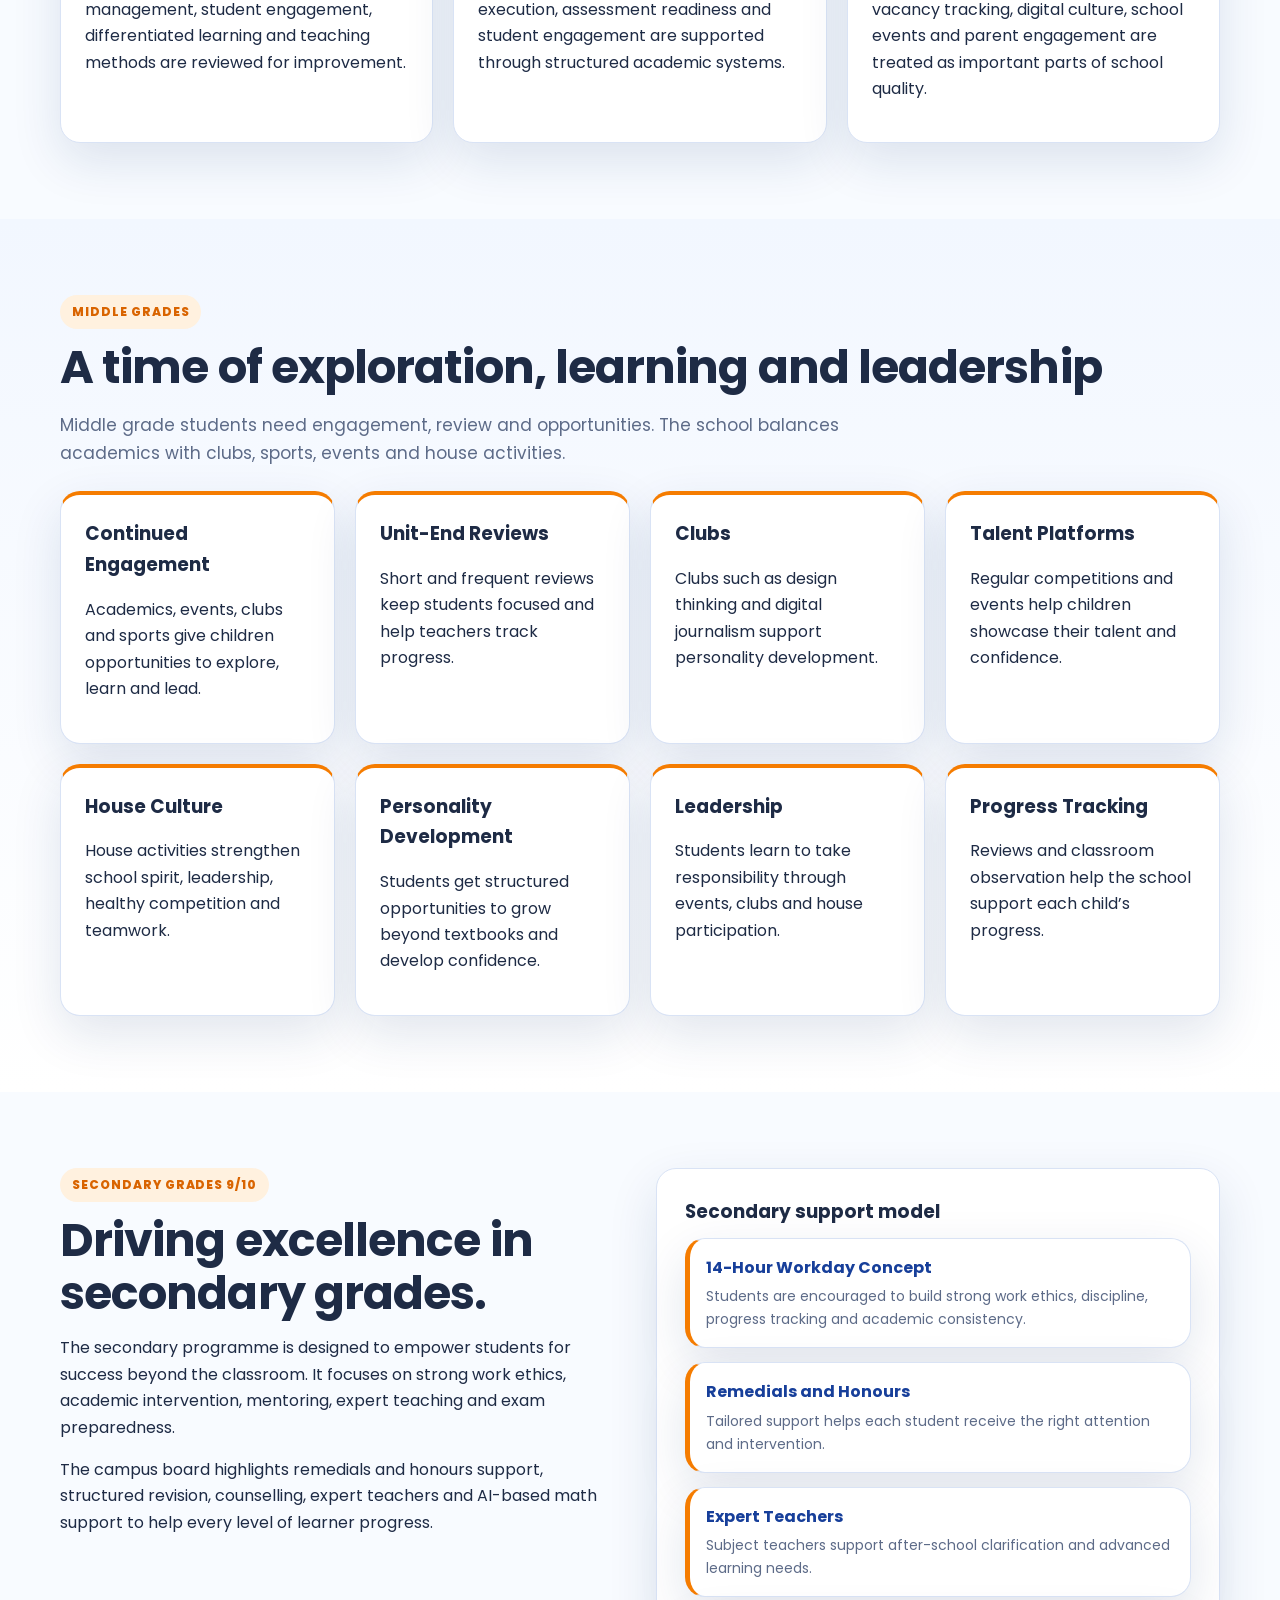
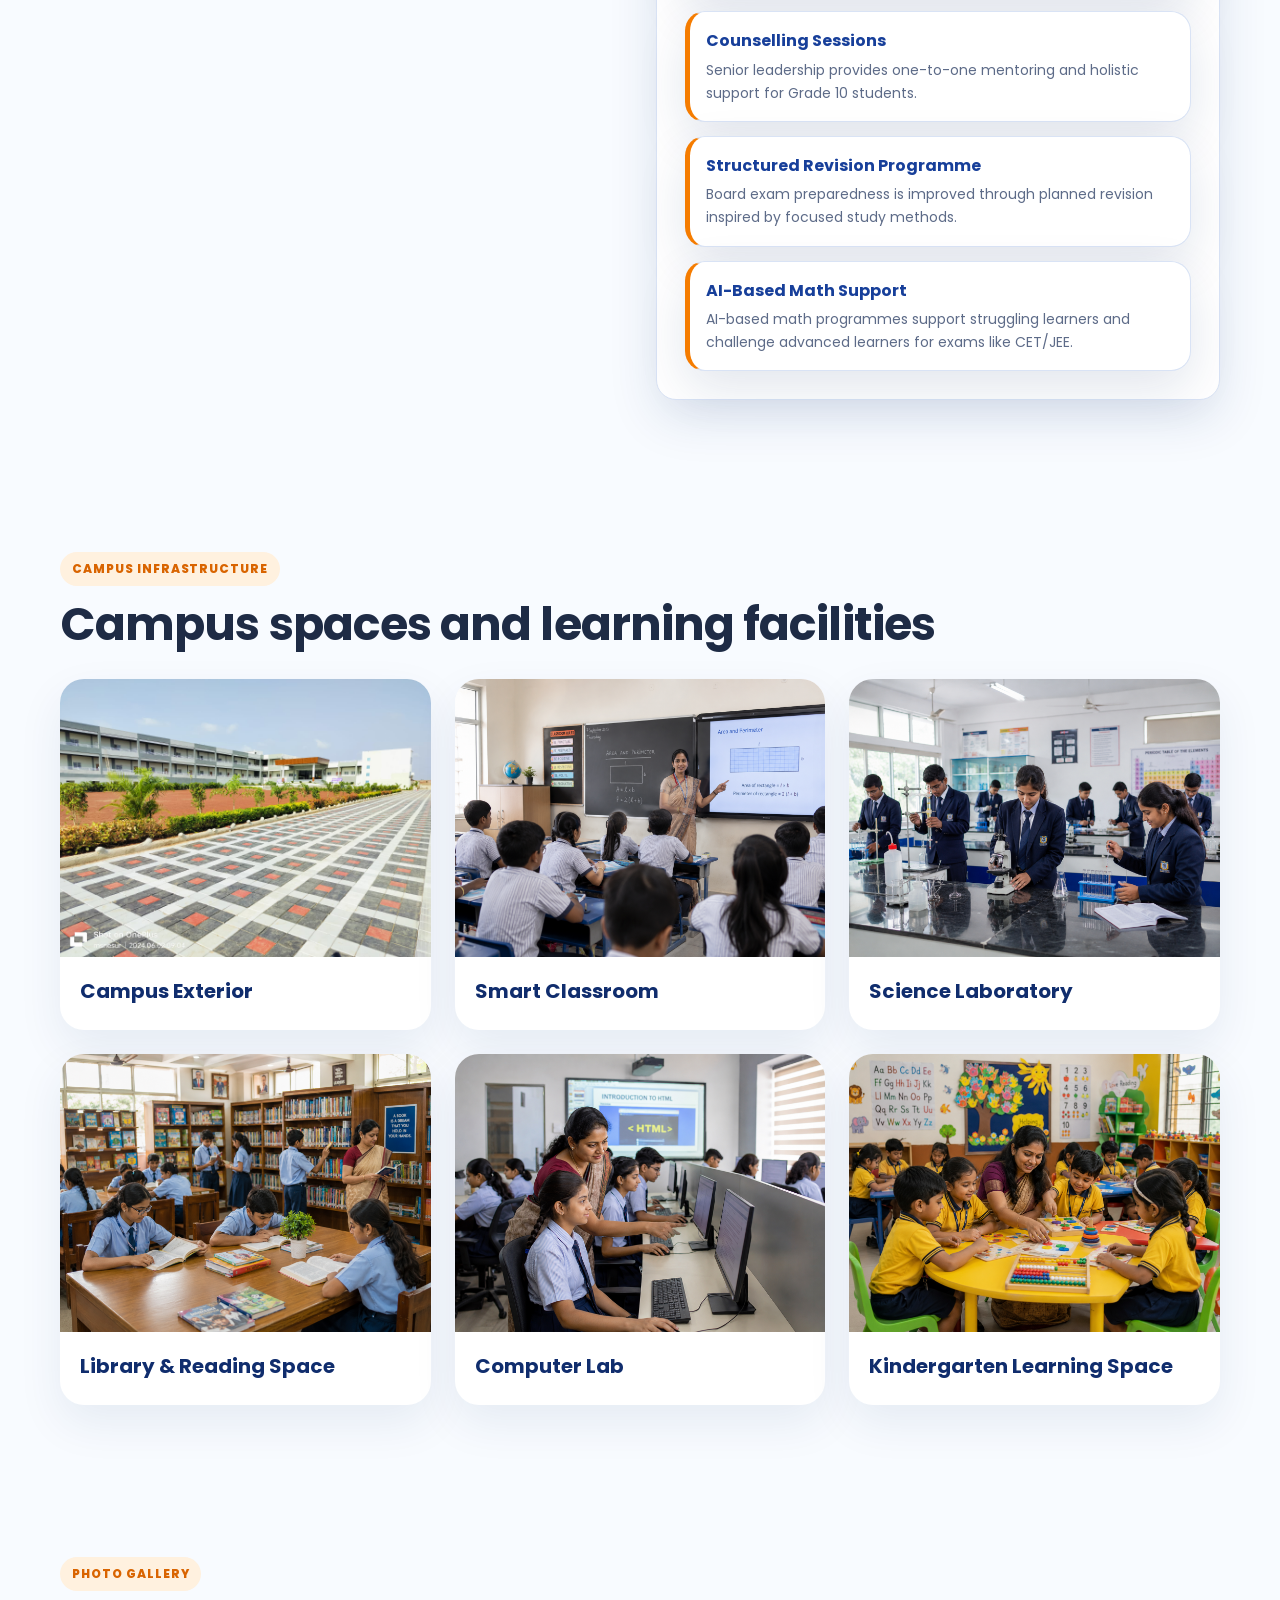
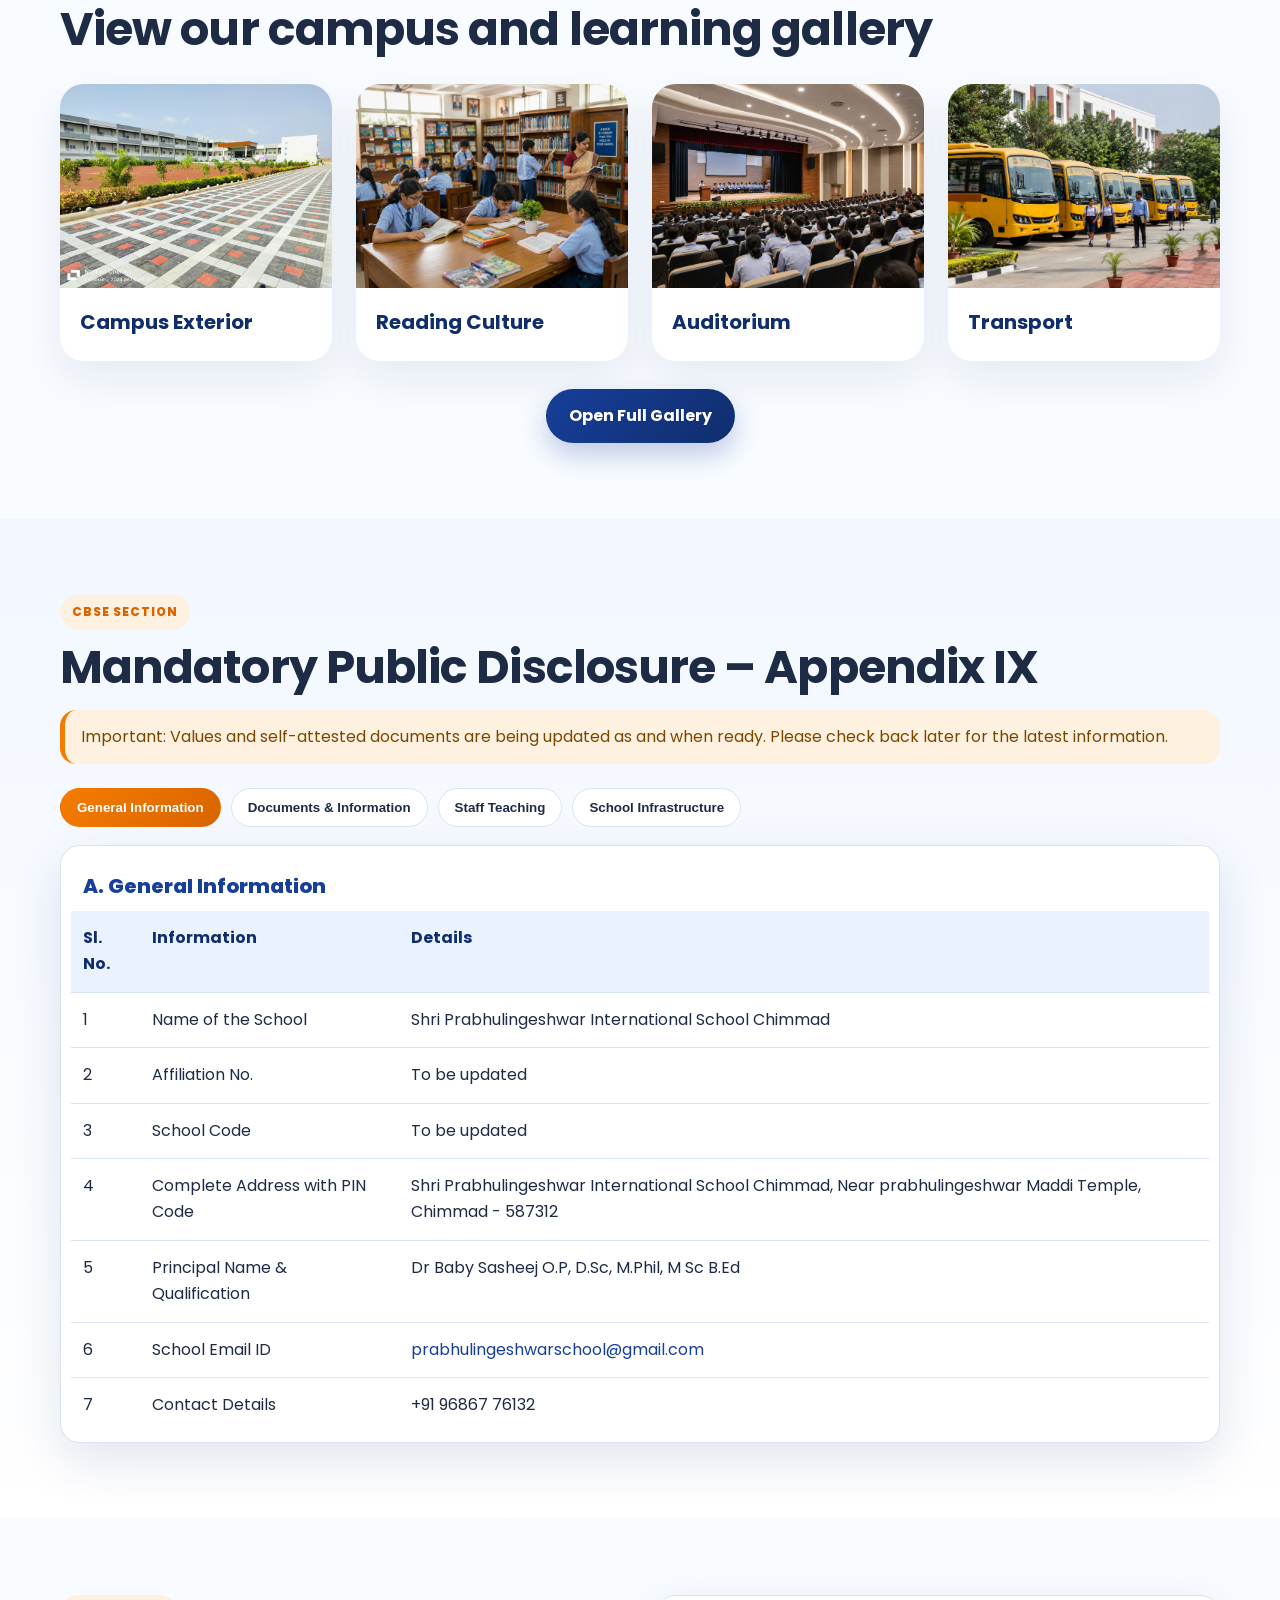
==== commit 388e5d54: "Correction and enhancement" ====
--- a/index.html
+++ b/index.html
@@ -7,6 +7,8 @@
   <title>Shri Prabhulingeshwar International School</title>
   <meta name="description"
     content="Official website of Shri Prabhulingeshwar International School, Chimmad with CBSE disclosure, KBC learning approach, Hippocampus programmes, reading culture, R&D support and detailed school information." />
+  <meta name="theme-color" content="#173f9a" />
+  <link rel="icon" type="image/svg+xml" href="data:image/svg+xml,%3Csvg xmlns='http://www.w3.org/2000/svg' viewBox='0 0 64 64'%3E%3Crect width='64' height='64' rx='16' fill='%23173f9a'/%3E%3Cpath d='M12 23 32 13l20 10-20 10-20-10Zm7 7v12c8 7 18 7 26 0V30l-13 7-13-7Z' fill='%23fff'/%3E%3Ccircle cx='50' cy='39' r='5' fill='%23f57c00'/%3E%3C/svg%3E" />
   <link rel="stylesheet" href="styles.css" />
   <link rel="preconnect" href="https://fonts.googleapis.com">
   <link rel="preconnect" href="https://fonts.gstatic.com" crossorigin>
@@ -22,7 +24,7 @@
       <div class="contact-quick">
         <a href="mailto:prabhulingeshwarschool@gmail.com">prabhulingeshwarschool@gmail.com</a>
         <span>|</span>
-        <a href="tel:+919999999999">+91 96867 76132</a>
+        <a href="tel:+919686776132">+91 96867 76132</a>
       </div>
     </div>
   </header>
@@ -37,7 +39,7 @@
         </div>
       </a>
 
-      <button class="menu-toggle" aria-expanded="false" aria-controls="main-menu">☰</button>
+      <button class="menu-toggle" aria-expanded="false" aria-controls="main-menu" aria-label="Open navigation menu">☰</button>
 
       <ul id="main-menu" class="menu">
         <li><a href="#home">Home</a></li>
@@ -81,7 +83,7 @@
         <div class="hero-panel">
           <div class="panel-card panel-main panel-photo-card">
             <img src="assets/school main building.jpg"
-              alt="Dummy campus infrastructure photo for Shri Prabhulingeshwar International School"
+              alt="Shri Prabhulingeshwar International School campus building"
               class="hero-campus-photo">
             <div class="photo-card-content">
               <span class="panel-title">Our Learning Campus</span>
@@ -89,7 +91,6 @@
                 <li>Modern Indian campus environment with structured learning spaces.</li>
                 <li>Supportive academic atmosphere for reading, science and all-round growth.</li>
                 <li>Safe, organised and student-friendly infrastructure.</li>
-                <!-- <li>Dummy representative photo for website presentation.</li> -->
               </ul>
             </div>
           </div>
@@ -224,10 +225,6 @@
             learning, sports, mental well-being, and digital literacy. Together let
             us collaborate to provide our students with a safe, supportive, and
             inspiring environment where they can truly thrive.</p>
-          <!-- <div class="feature-box compact-box">
-            <h3>Suggested use</h3>
-            <p>Replace this dummy image and text with the actual Principal’s photograph, designation, qualifications and official message before final publication.</p>
-          </div> -->
         </div>
       </div>
     </section>
@@ -480,7 +477,6 @@
         <div>
           <p class="section-label">Our Staff</p>
           <h2>Dedicated teaching and support staff</h2>
-          <!-- <p>This section uses a <strong>dummy Indian staff group photograph</strong> to visually represent the school’s team. It can later be replaced with official school staff photos.</p> -->
           <p>Our staff includes trained teachers, coordinators and support teams who work together to provide a caring,
             organised and academically strong learning environment for every child.</p>
           <ul class="check-list">
@@ -491,7 +487,7 @@
           </ul>
         </div>
         <div class="image-card">
-          <img src="assets/Society member and teaching Faculty.jpg" alt="Dummy school staff group photo"
+          <img src="assets/Society member and teaching Faculty.jpg" alt="Society members and teaching faculty"
             class="section-photo wide-photo">
         </div>
       </div>
@@ -625,39 +621,39 @@
         <!-- <p class="section-intro">The images below are <strong>dummy representative photos</strong> created for the website design. They show Indian-style campus infrastructure and academic spaces, and can later be replaced with actual school photographs.</p> -->
         <div class="photo-grid three-grid">
           <figure class="photo-tile">
-            <img src="assets/school main building.jpg" alt="Dummy school campus exterior" class="gallery-photo">
+            <img src="assets/school main building.jpg" alt="School campus exterior" class="gallery-photo" loading="lazy">
             <figcaption><strong>Campus Exterior</strong>
               <!-- <span>Representative photo of the school building and entrance infrastructure.</span> -->
             </figcaption>
           </figure>
           <figure class="photo-tile">
-            <img src="assets/dummy-classroom.png" alt="Dummy classroom photo with Indian teacher and students"
-              class="gallery-photo">
+            <img src="assets/dummy-classroom.png" alt="Classroom with teacher and students"
+              class="gallery-photo" loading="lazy">
             <figcaption><strong>Smart Classroom</strong>
               <!-- <span>Representative academic classroom environment with teacher-led learning.</span> -->
             </figcaption>
           </figure>
           <figure class="photo-tile">
-            <img src="assets/dummy-science-lab.png" alt="Dummy science lab photo with Indian students"
-              class="gallery-photo">
+            <img src="assets/dummy-science-lab.png" alt="Students learning in the science laboratory"
+              class="gallery-photo" loading="lazy">
             <figcaption><strong>Science Laboratory</strong>
               <!-- <span>Representative lab facility showing practical learning and scientific inquiry.</span> -->
             </figcaption>
           </figure>
           <figure class="photo-tile">
-            <img src="assets/dummy-library.png" alt="Dummy school library photo" class="gallery-photo">
+            <img src="assets/dummy-library.png" alt="School library and reading space" class="gallery-photo" loading="lazy">
             <figcaption><strong>Library & Reading Space</strong>
               <!-- <span>Representative library setting with students reading in a calm academic environment.</span> -->
             </figcaption>
           </figure>
           <figure class="photo-tile">
-            <img src="assets/dummy-computer-lab.png" alt="Dummy school computer lab photo" class="gallery-photo">
+            <img src="assets/dummy-computer-lab.png" alt="School computer laboratory" class="gallery-photo" loading="lazy">
             <figcaption><strong>Computer Lab</strong>
               <!-- <span>Representative technology-enabled lab environment with guided digital learning.</span> -->
             </figcaption>
           </figure>
           <figure class="photo-tile">
-            <img src="assets/dummy-kindergarten.png" alt="Dummy kindergarten classroom photo" class="gallery-photo">
+            <img src="assets/dummy-kindergarten.png" alt="Kindergarten learning space" class="gallery-photo" loading="lazy">
             <figcaption><strong>Kindergarten Learning Space</strong>
               <!-- <span>Representative early-years classroom with joyful, activity-based learning.</span> -->
             </figcaption>
@@ -724,14 +720,13 @@
           check back later for the latest information.</p>
 
         <div class="tab-buttons" role="tablist" aria-label="Disclosure tabs">
-          <button class="tab-btn active" data-tab="tab-general" type="button">General Information</button>
-          <button class="tab-btn" data-tab="tab-documents" type="button">Documents & Information</button>
-          <button class="tab-btn" data-tab="tab-academics" type="button">Result & Academics</button>
-          <button class="tab-btn" data-tab="tab-staff" type="button">Staff Teaching</button>
-          <button class="tab-btn" data-tab="tab-infra" type="button">School Infrastructure</button>
-        </div>
-
-        <div id="tab-general" class="tab-panel active">
+          <button class="tab-btn active" id="tab-general-button" data-tab="tab-general" type="button" role="tab" aria-controls="tab-general" aria-selected="true">General Information</button>
+          <button class="tab-btn" id="tab-documents-button" data-tab="tab-documents" type="button" role="tab" aria-controls="tab-documents" aria-selected="false">Documents & Information</button>
+          <button class="tab-btn" id="tab-staff-button" data-tab="tab-staff" type="button" role="tab" aria-controls="tab-staff" aria-selected="false">Staff Teaching</button>
+          <button class="tab-btn" id="tab-infra-button" data-tab="tab-infra" type="button" role="tab" aria-controls="tab-infra" aria-selected="false">School Infrastructure</button>
+        </div>
+
+        <div id="tab-general" class="tab-panel active" role="tabpanel" aria-labelledby="tab-general-button">
           <div class="table-card">
             <table>
               <caption>A. General Information</caption>
@@ -784,7 +779,7 @@
           </div>
         </div>
 
-        <div id="tab-documents" class="tab-panel">
+        <div id="tab-documents" class="tab-panel" role="tabpanel" aria-labelledby="tab-documents-button" hidden>
           <div class="table-card">
             <table>
               <caption>B. Documents and Information</caption>
@@ -810,7 +805,7 @@
                 <tr>
                   <td>3</td>
                   <td>No Objection Certificate (if applicable)</td>
-                  <td><a href="docs/noc.pdf" target="_blank" rel="noopener noreferrer">Not Applicable</a></td>
+                  <td>Not Applicable</td>
                 </tr>
                 <tr>
                   <td>4</td>
@@ -830,7 +825,7 @@
                 <tr>
                   <td>7</td>
                   <td>DEO Certificate / Self Certification</td>
-                  <td><a href="docs/deo-certificate.pdf" target="_blank">Not Applicable</a></td>
+                  <td>Not Applicable</td>
                 </tr>
                 <tr>
                   <td>8</td>
@@ -842,25 +837,7 @@
           </div>
         </div>
 
-        <!-- <div id="tab-academics" class="tab-panel">
-          <div class="table-card">
-            <table>
-              <caption>C. Result and Academics</caption>
-              <thead>
-                <tr><th>Sl. No.</th><th>Document / Information</th><th>Uploaded Document</th></tr>
-              </thead>
-              <tbody>
-                <tr><td>1</td><td>Fee Structure of the School</td><td><a href="docs/fee-structure.pdf" target="_blank" rel="noopener noreferrer">View PDF</a></td></tr>
-                <tr><td>2</td><td>Annual Academic Calendar</td><td><a href="docs/academic-calendar.pdf" target="_blank" rel="noopener noreferrer">View PDF</a></td></tr>
-                <tr><td>3</td><td>List of School Management Committee (SMC)</td><td><a href="docs/smc-list.pdf" target="_blank" rel="noopener noreferrer">View PDF</a></td></tr>
-                <tr><td>4</td><td>List of Parents Teachers Association (PTA) Members</td><td><a href="docs/pta-list.pdf" target="_blank" rel="noopener noreferrer">View PDF</a></td></tr>
-                <tr><td>5</td><td>Last three-year Board Examination Result</td><td><a href="docs/board-results.pdf" target="_blank" rel="noopener noreferrer">View PDF</a></td></tr>
-              </tbody>
-            </table>
-          </div>
-        </div> -->
-
-        <div id="tab-staff" class="tab-panel">
+        <div id="tab-staff" class="tab-panel" role="tabpanel" aria-labelledby="tab-staff-button" hidden>
           <div class="table-card">
             <table>
               <caption>D. Staff (Teaching)</caption>
@@ -917,7 +894,7 @@
           </div>
         </div>
 
-        <div id="tab-infra" class="tab-panel">
+        <div id="tab-infra" class="tab-panel" role="tabpanel" aria-labelledby="tab-infra-button" hidden>
           <div class="table-card">
             <table>
               <caption>E. School Infrastructure</caption>
@@ -957,7 +934,7 @@
                 <tr>
                   <td>6</td>
                   <td>Link of YouTube video of the inspection of school covering the infrastructure</td>
-                  <td><a href="#" target="_blank" rel="noopener noreferrer">To be updated</a></td>
+                  <td>To be updated</td>
                 </tr>
               </tbody>
             </table>
@@ -1005,8 +982,8 @@
             <div class="contact-card"><strong>DISE Code</strong><span>29024100593</span></div>
             <div class="contact-card"><strong>Principal Name</strong><span>Dr Baby Sasheej O.P, D.Sc, M.Phil, M Sc
                 B.Ed</span></div>
-            <div class="contact-card"><strong>Email</strong><span>prabhulingeshwarschool@gmail.com</span></div>
-            <div class="contact-card"><strong>Phone</strong><span>+91 96867 76132</span></div>
+            <div class="contact-card"><strong>Email</strong><span><a href="mailto:prabhulingeshwarschool@gmail.com">prabhulingeshwarschool@gmail.com</a></span></div>
+            <div class="contact-card"><strong>Phone</strong><span><a href="tel:+919686776132">+91 96867 76132</a></span></div>
             <div class="contact-card"><strong>Office Hours</strong><span>Mon–Sat | 9:00 AM to 4:00 PM</span></div>
           </div>
         </div>
@@ -1046,8 +1023,8 @@
       <div>
         <h4>CBSE Ready Pages</h4>
         <a href="#disclosure">Appendix IX</a>
-        <a href="docs/academic-calendar.pdf" target="_blank" rel="noopener noreferrer">Academic Calendar</a>
-        <a href="docs/fee-structure.pdf" target="_blank" rel="noopener noreferrer">Fee Structure</a>
+        <span class="footer-pending">Academic Calendar — to be updated</span>
+        <span class="footer-pending">Fee Structure — to be updated</span>
       </div>
     </div>
     <div class="container copyright">
@@ -1058,4 +1035,4 @@
   <script src="script.js"></script>
 </body>
 
-</html>+</html>
--- a/styles.css
+++ b/styles.css
@@ -26,6 +26,10 @@
   line-height: 1.65;
 }
 
+img { max-width: 100%; }
+:focus-visible { outline: 3px solid rgba(245, 124, 0, 0.65); outline-offset: 3px; }
+section[id] { scroll-margin-top: 92px; }
+
 a { color: var(--royal-blue); text-decoration: none; }
 a:hover { text-decoration: underline; }
 .container { width: min(1160px, calc(100% - 32px)); margin: 0 auto; }
@@ -102,6 +106,8 @@
   border-radius: 12px;
   padding: 8px 12px;
   font-size: 22px;
+  color: var(--text);
+  cursor: pointer;
 }
 
 .hero {
@@ -331,6 +337,7 @@
   color: var(--white);
   border-color: transparent;
 }
+.tab-btn:focus-visible { outline-offset: 2px; }
 .tab-panel { display: none; }
 .tab-panel.active { display: block; }
 .table-card {
@@ -398,6 +405,7 @@
   color: var(--royal-blue);
 }
 .contact-card span { color: var(--muted); }
+.contact-card span a { overflow-wrap: anywhere; }
 .map-box {
   min-height: 280px;
   display: grid;
@@ -412,6 +420,7 @@
   padding: 48px 0 22px;
 }
 .footer a { display: block; color: #dbe6ff; margin: 8px 0; }
+.footer-pending { display: block; margin: 8px 0; color: #aebfe0; }
 .footer h3,
 .footer h4 { color: var(--white); }
 .footer-grid {
@@ -460,6 +469,12 @@
   .hero { padding: 58px 0 52px; }
   .brand-text strong { font-size: 16px; }
   .brand-badge { width: 48px; height: 48px; }
+  .brand-text strong { max-width: 210px; }
+  .contact-quick span { display: none; }
+  .hero h1 { font-size: clamp(36px, 12vw, 50px); }
+  .btn { width: 100%; }
+  .tab-buttons { flex-wrap: nowrap; overflow-x: auto; padding-bottom: 6px; }
+  .tab-btn { flex: 0 0 auto; }
 }
 
 
@@ -732,7 +747,7 @@
 
 
 
-/* Dummy image sections */
+/* Image sections */
 .panel-photo-card {
   overflow: hidden;
   padding: 0;
@@ -810,7 +825,7 @@
 
 .photo-tile figcaption strong {
   font-size: 20px;
-  color: var(--navy);
+  color: var(--royal-blue-dark);
 }
 
 .photo-tile figcaption span {
@@ -991,4 +1006,13 @@
     height: 44px;
     font-size: 24px;
   }
-}
+
+  .lightbox-nav.prev { left: 8px; }
+  .lightbox-nav.next { right: 8px; }
+  .lightbox-close { top: 10px; right: 10px; }
+}
+
+@media (prefers-reduced-motion: reduce) {
+  html { scroll-behavior: auto; }
+  *, *::before, *::after { transition-duration: 0.01ms !important; animation-duration: 0.01ms !important; }
+}
